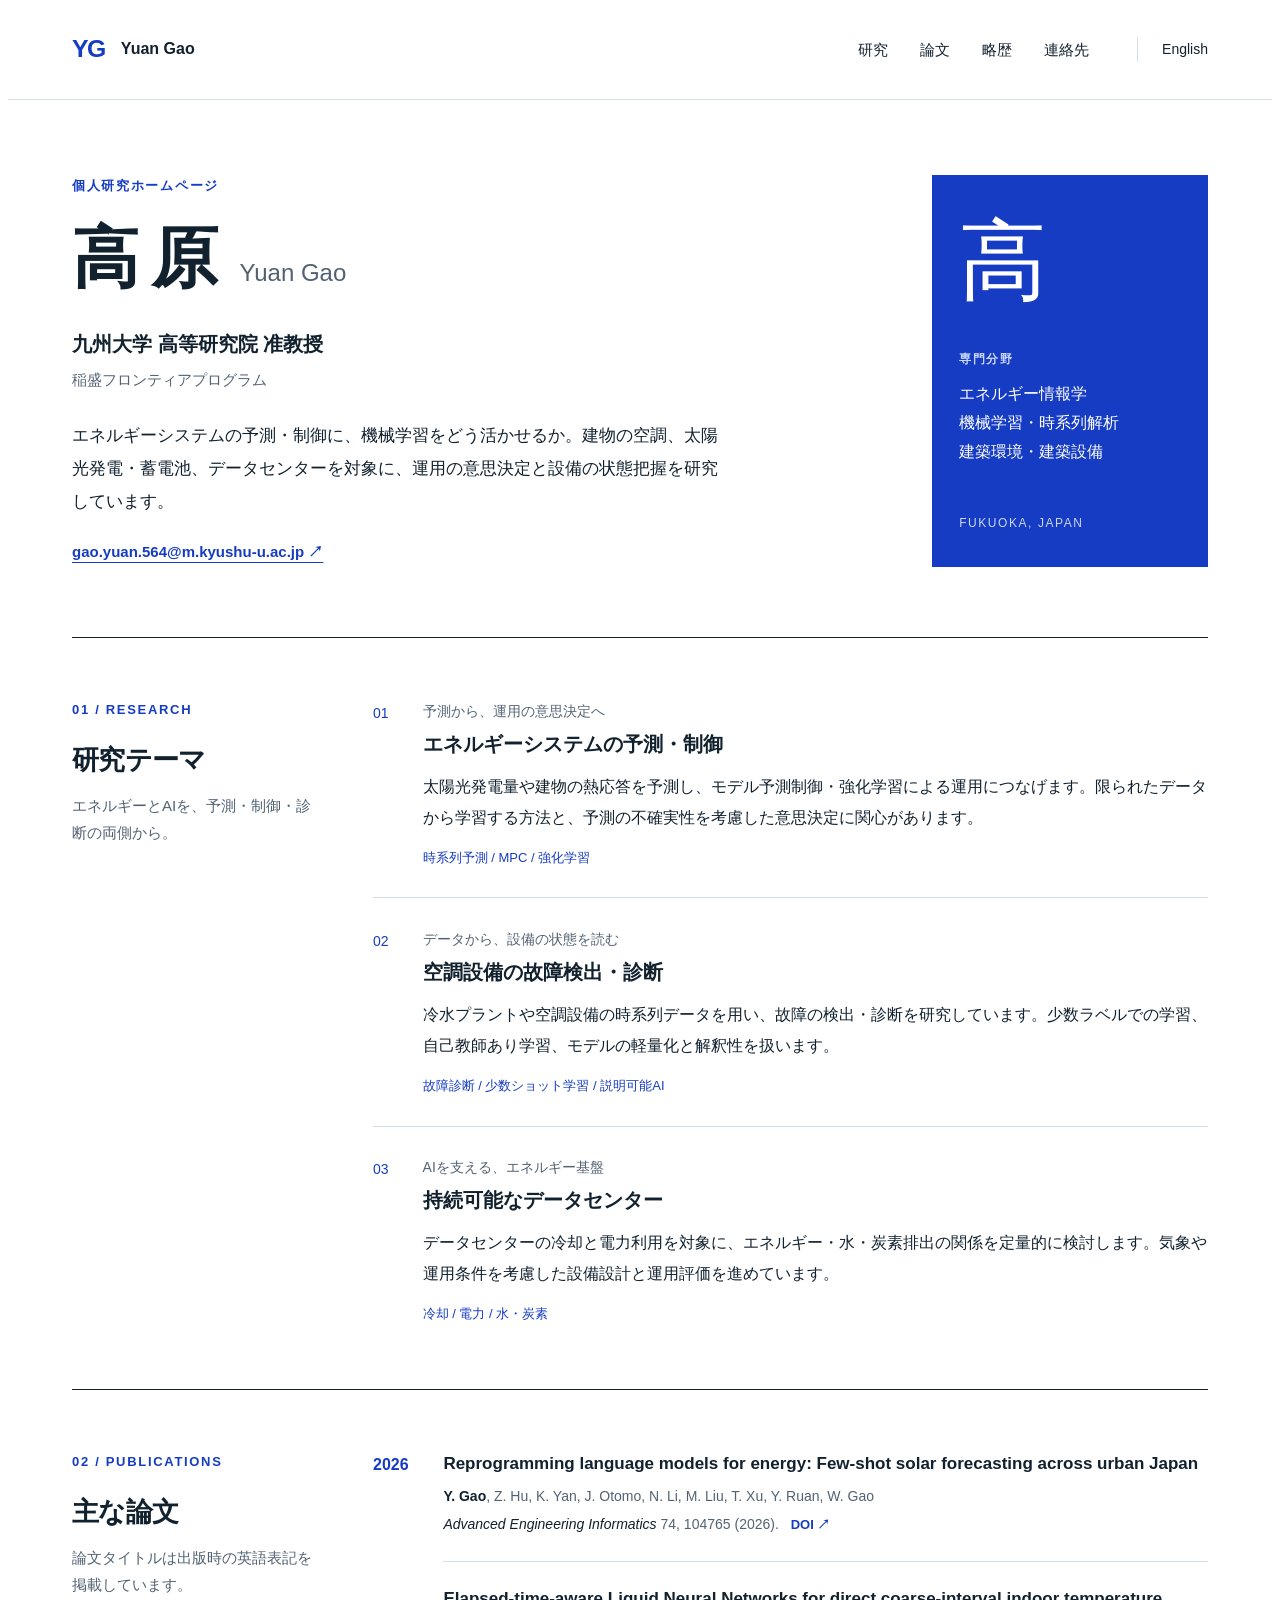
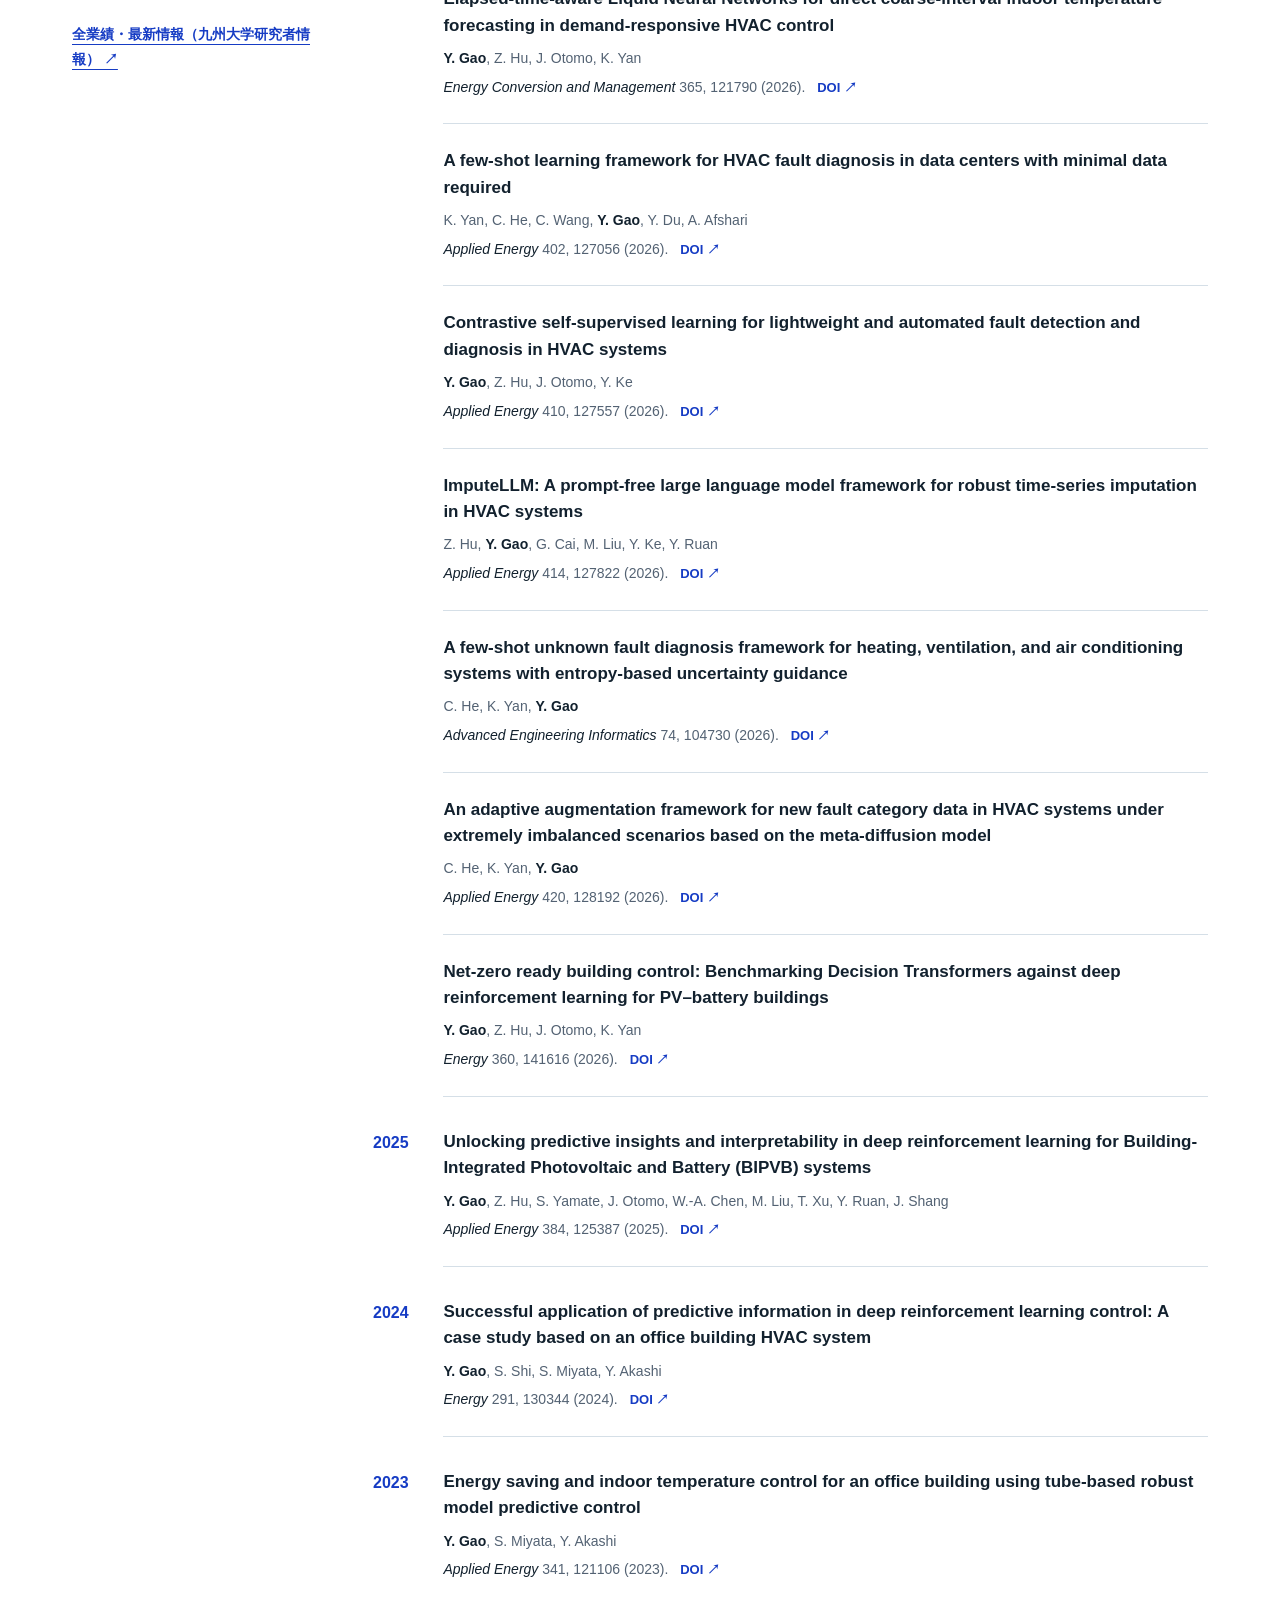
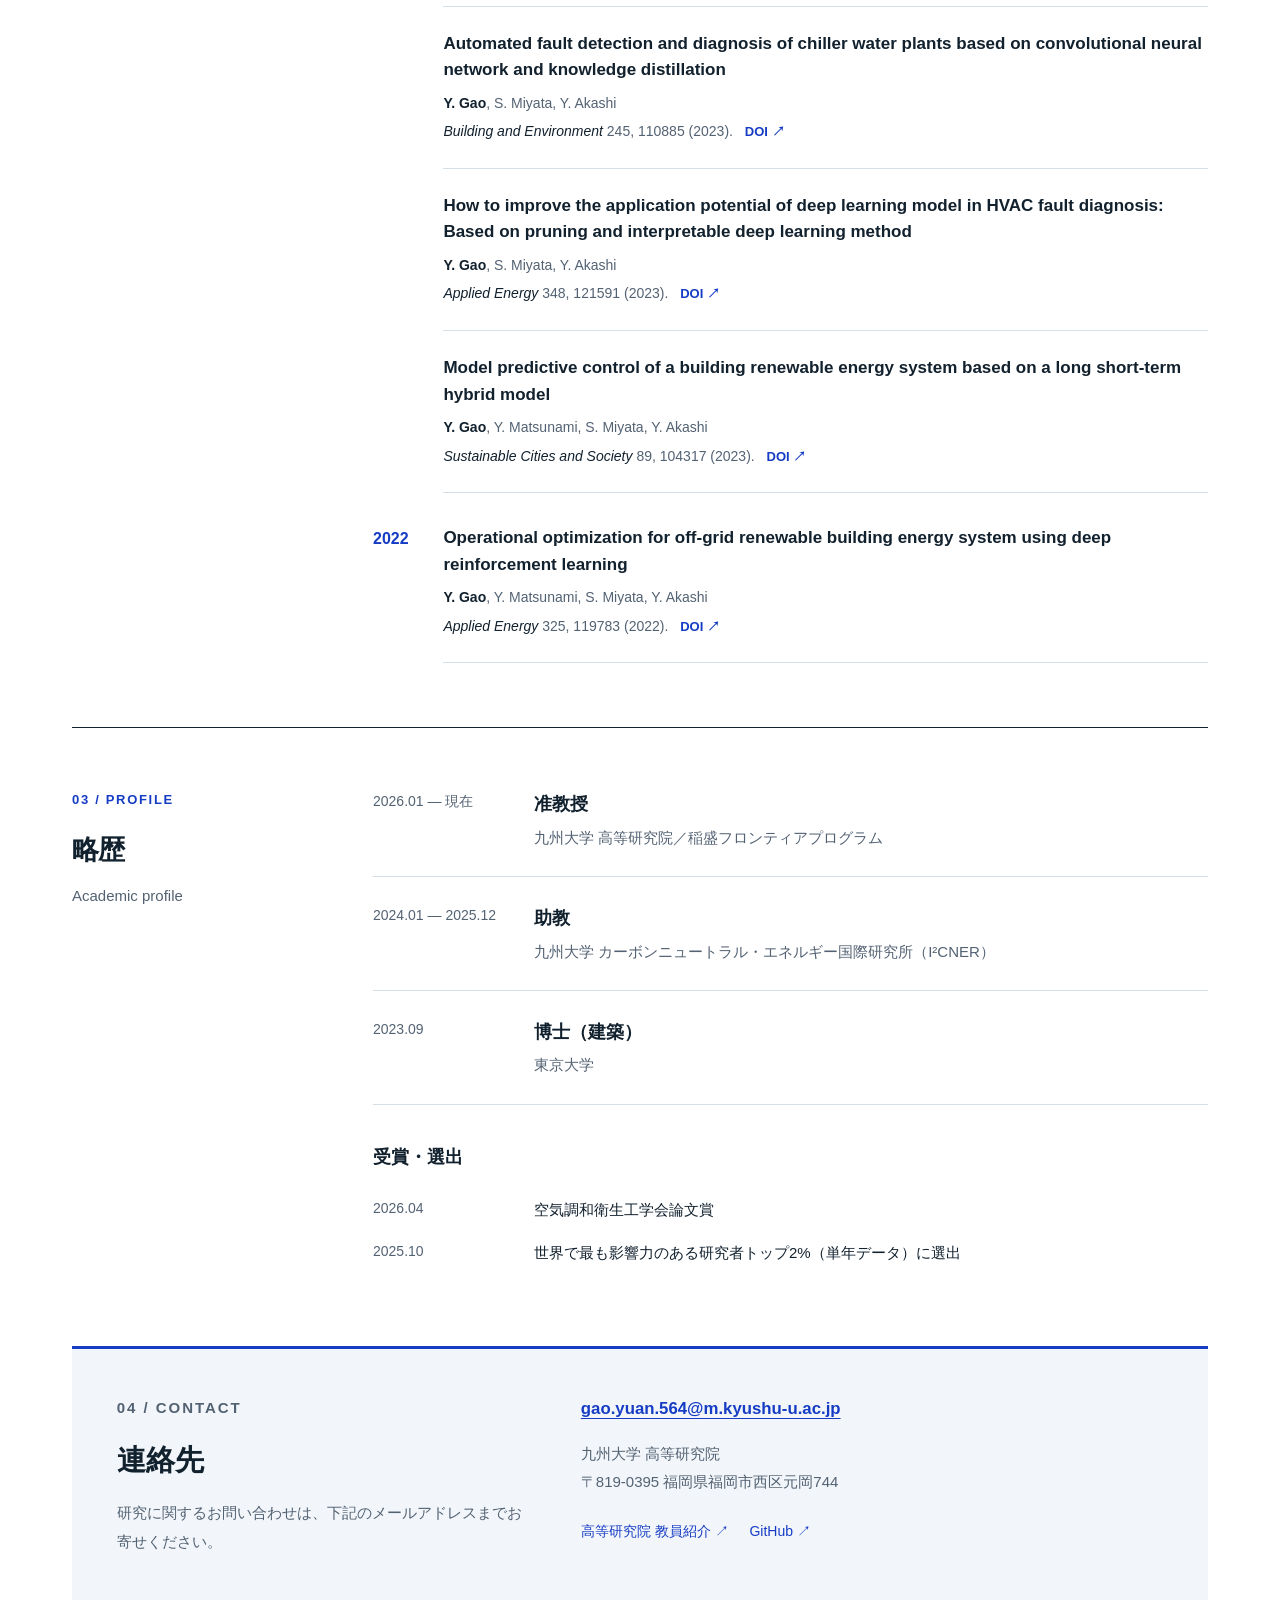
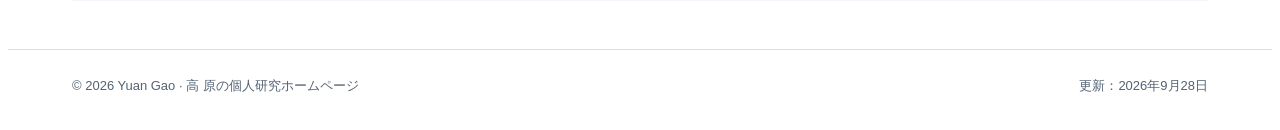
==== index.html @ 904425db "Publish bilingual academic homepage" ====
<!doctype html>
<html lang="ja"><head><meta charset="utf-8"><meta name="viewport" content="width=device-width, initial-scale=1">
<title>高 原 | Yuan Gao — 九州大学</title><meta name="description" content="高 原（Yuan Gao）の個人研究ホームページ。九州大学高等研究院准教授。エネルギーシステムのAI予測・制御、空調設備の故障診断、持続可能なデータセンターを研究。">
<meta property="og:title" content="高 原 | Yuan Gao — 九州大学"><meta property="og:description" content="高 原（Yuan Gao）の個人研究ホームページ。九州大学高等研究院准教授。エネルギーシステムのAI予測・制御、空調設備の故障診断、持続可能なデータセンターを研究。"><meta property="og:type" content="website">
<meta name="theme-color" content="#163cc4"><link rel="icon" href="./favicon.svg" type="image/svg+xml"><link rel="stylesheet" href="./style.css">
<link rel="canonical" href="https://daxiang415.github.io/">
<link rel="alternate" hreflang="ja" href="https://daxiang415.github.io/"><link rel="alternate" hreflang="en" href="https://daxiang415.github.io/en/">
</head><body><a class="skip" href="#main">本文へ移動</a>
<header class="header"><a class="wordmark" href="./" aria-label="Yuan Gao home">YG<span>Yuan Gao</span></a><nav aria-label="メインナビゲーション"><a href="#research">研究</a><a href="#publications">論文</a><a href="#profile">略歴</a><a href="#contact">連絡先</a></nav><a class="language" href="en/" lang="en">English</a></header>
<main id="main"><section class="hero" aria-labelledby="name"><div class="hero-main"><p class="eyebrow">個人研究ホームページ</p><h1 id="name">高 原<span>Yuan Gao</span></h1><p class="role">九州大学 高等研究院 准教授</p><p class="program">稲盛フロンティアプログラム</p><p class="intro">エネルギーシステムの予測・制御に、機械学習をどう活かせるか。建物の空調、太陽光発電・蓄電池、データセンターを対象に、運用の意思決定と設備の状態把握を研究しています。</p><a class="text-link" href="mailto:gao.yuan.564@m.kyushu-u.ac.jp">gao.yuan.564@m.kyushu-u.ac.jp ↗</a></div><aside class="hero-aside"><span class="monogram" aria-hidden="true">高</span><p class="eyebrow">専門分野</p><p class="field-list">エネルギー情報学<br>機械学習・時系列解析<br>建築環境・建築設備</p><span class="place">FUKUOKA, JAPAN</span></aside></section>
<section id="research" class="section"><div class="section-head"><p class="section-index">01 / RESEARCH</p><h2>研究テーマ</h2><p>エネルギーとAIを、予測・制御・診断の両側から。</p></div><div class="research-list"><article class="research-item"><span class="number">01</span><div><p class="kicker">予測から、運用の意思決定へ</p><h3>エネルギーシステムの予測・制御</h3><p>太陽光発電量や建物の熱応答を予測し、モデル予測制御・強化学習による運用につなげます。限られたデータから学習する方法と、予測の不確実性を考慮した意思決定に関心があります。</p><p class="tags">時系列予測 / MPC / 強化学習</p></div></article><article class="research-item"><span class="number">02</span><div><p class="kicker">データから、設備の状態を読む</p><h3>空調設備の故障検出・診断</h3><p>冷水プラントや空調設備の時系列データを用い、故障の検出・診断を研究しています。少数ラベルでの学習、自己教師あり学習、モデルの軽量化と解釈性を扱います。</p><p class="tags">故障診断 / 少数ショット学習 / 説明可能AI</p></div></article><article class="research-item"><span class="number">03</span><div><p class="kicker">AIを支える、エネルギー基盤</p><h3>持続可能なデータセンター</h3><p>データセンターの冷却と電力利用を対象に、エネルギー・水・炭素排出の関係を定量的に検討します。気象や運用条件を考慮した設備設計と運用評価を進めています。</p><p class="tags">冷却 / 電力 / 水・炭素</p></div></article></div></section>
<section id="publications" class="section"><div class="section-head"><p class="section-index">02 / PUBLICATIONS</p><h2>主な論文</h2><p>論文タイトルは出版時の英語表記を掲載しています。</p><a class="text-link" href="https://hyoka.ofc.kyushu-u.ac.jp/html/100025409_ja.html">全業績・最新情報（九州大学研究者情報） ↗</a></div><div class="publications"><div class="pub-year"><h3>2026</h3><ol><li><h4 lang="en"><a href="https://doi.org/10.1016/j.aei.2026.104765">Reprogramming language models for energy: Few-shot solar forecasting across urban Japan</a></h4><p class="authors"><strong>Y. Gao</strong>, Z. Hu, K. Yan, J. Otomo, N. Li, M. Liu, T. Xu, Y. Ruan, W. Gao</p><p class="journal"><cite>Advanced Engineering Informatics</cite> 74, 104765 (2026). <a class="doi" href="https://doi.org/10.1016/j.aei.2026.104765" aria-label="DOI: 10.1016/j.aei.2026.104765">DOI ↗</a></p></li><li><h4 lang="en"><a href="https://doi.org/10.1016/j.enconman.2026.121790">Elapsed-time-aware Liquid Neural Networks for direct coarse-interval indoor temperature forecasting in demand-responsive HVAC control</a></h4><p class="authors"><strong>Y. Gao</strong>, Z. Hu, J. Otomo, K. Yan</p><p class="journal"><cite>Energy Conversion and Management</cite> 365, 121790 (2026). <a class="doi" href="https://doi.org/10.1016/j.enconman.2026.121790" aria-label="DOI: 10.1016/j.enconman.2026.121790">DOI ↗</a></p></li><li><h4 lang="en"><a href="https://doi.org/10.1016/j.apenergy.2025.127056">A few-shot learning framework for HVAC fault diagnosis in data centers with minimal data required</a></h4><p class="authors">K. Yan, C. He, C. Wang, <strong>Y. Gao</strong>, Y. Du, A. Afshari</p><p class="journal"><cite>Applied Energy</cite> 402, 127056 (2026). <a class="doi" href="https://doi.org/10.1016/j.apenergy.2025.127056" aria-label="DOI: 10.1016/j.apenergy.2025.127056">DOI ↗</a></p></li><li><h4 lang="en"><a href="https://doi.org/10.1016/j.apenergy.2026.127557">Contrastive self-supervised learning for lightweight and automated fault detection and diagnosis in HVAC systems</a></h4><p class="authors"><strong>Y. Gao</strong>, Z. Hu, J. Otomo, Y. Ke</p><p class="journal"><cite>Applied Energy</cite> 410, 127557 (2026). <a class="doi" href="https://doi.org/10.1016/j.apenergy.2026.127557" aria-label="DOI: 10.1016/j.apenergy.2026.127557">DOI ↗</a></p></li><li><h4 lang="en"><a href="https://doi.org/10.1016/j.apenergy.2026.127822">ImputeLLM: A prompt-free large language model framework for robust time-series imputation in HVAC systems</a></h4><p class="authors">Z. Hu, <strong>Y. Gao</strong>, G. Cai, M. Liu, Y. Ke, Y. Ruan</p><p class="journal"><cite>Applied Energy</cite> 414, 127822 (2026). <a class="doi" href="https://doi.org/10.1016/j.apenergy.2026.127822" aria-label="DOI: 10.1016/j.apenergy.2026.127822">DOI ↗</a></p></li><li><h4 lang="en"><a href="https://doi.org/10.1016/j.aei.2026.104730">A few-shot unknown fault diagnosis framework for heating, ventilation, and air conditioning systems with entropy-based uncertainty guidance</a></h4><p class="authors">C. He, K. Yan, <strong>Y. Gao</strong></p><p class="journal"><cite>Advanced Engineering Informatics</cite> 74, 104730 (2026). <a class="doi" href="https://doi.org/10.1016/j.aei.2026.104730" aria-label="DOI: 10.1016/j.aei.2026.104730">DOI ↗</a></p></li><li><h4 lang="en"><a href="https://doi.org/10.1016/j.apenergy.2026.128192">An adaptive augmentation framework for new fault category data in HVAC systems under extremely imbalanced scenarios based on the meta-diffusion model</a></h4><p class="authors">C. He, K. Yan, <strong>Y. Gao</strong></p><p class="journal"><cite>Applied Energy</cite> 420, 128192 (2026). <a class="doi" href="https://doi.org/10.1016/j.apenergy.2026.128192" aria-label="DOI: 10.1016/j.apenergy.2026.128192">DOI ↗</a></p></li><li><h4 lang="en"><a href="https://doi.org/10.1016/j.energy.2026.141616">Net-zero ready building control: Benchmarking Decision Transformers against deep reinforcement learning for PV–battery buildings</a></h4><p class="authors"><strong>Y. Gao</strong>, Z. Hu, J. Otomo, K. Yan</p><p class="journal"><cite>Energy</cite> 360, 141616 (2026). <a class="doi" href="https://doi.org/10.1016/j.energy.2026.141616" aria-label="DOI: 10.1016/j.energy.2026.141616">DOI ↗</a></p></li></ol></div><div class="pub-year"><h3>2025</h3><ol><li><h4 lang="en"><a href="https://doi.org/10.1016/j.apenergy.2025.125387">Unlocking predictive insights and interpretability in deep reinforcement learning for Building-Integrated Photovoltaic and Battery (BIPVB) systems</a></h4><p class="authors"><strong>Y. Gao</strong>, Z. Hu, S. Yamate, J. Otomo, W.-A. Chen, M. Liu, T. Xu, Y. Ruan, J. Shang</p><p class="journal"><cite>Applied Energy</cite> 384, 125387 (2025). <a class="doi" href="https://doi.org/10.1016/j.apenergy.2025.125387" aria-label="DOI: 10.1016/j.apenergy.2025.125387">DOI ↗</a></p></li></ol></div><div class="pub-year"><h3>2024</h3><ol><li><h4 lang="en"><a href="https://doi.org/10.1016/j.energy.2024.130344">Successful application of predictive information in deep reinforcement learning control: A case study based on an office building HVAC system</a></h4><p class="authors"><strong>Y. Gao</strong>, S. Shi, S. Miyata, Y. Akashi</p><p class="journal"><cite>Energy</cite> 291, 130344 (2024). <a class="doi" href="https://doi.org/10.1016/j.energy.2024.130344" aria-label="DOI: 10.1016/j.energy.2024.130344">DOI ↗</a></p></li></ol></div><div class="pub-year"><h3>2023</h3><ol><li><h4 lang="en"><a href="https://doi.org/10.1016/j.apenergy.2023.121106">Energy saving and indoor temperature control for an office building using tube-based robust model predictive control</a></h4><p class="authors"><strong>Y. Gao</strong>, S. Miyata, Y. Akashi</p><p class="journal"><cite>Applied Energy</cite> 341, 121106 (2023). <a class="doi" href="https://doi.org/10.1016/j.apenergy.2023.121106" aria-label="DOI: 10.1016/j.apenergy.2023.121106">DOI ↗</a></p></li><li><h4 lang="en"><a href="https://doi.org/10.1016/j.buildenv.2023.110885">Automated fault detection and diagnosis of chiller water plants based on convolutional neural network and knowledge distillation</a></h4><p class="authors"><strong>Y. Gao</strong>, S. Miyata, Y. Akashi</p><p class="journal"><cite>Building and Environment</cite> 245, 110885 (2023). <a class="doi" href="https://doi.org/10.1016/j.buildenv.2023.110885" aria-label="DOI: 10.1016/j.buildenv.2023.110885">DOI ↗</a></p></li><li><h4 lang="en"><a href="https://doi.org/10.1016/j.apenergy.2023.121591">How to improve the application potential of deep learning model in HVAC fault diagnosis: Based on pruning and interpretable deep learning method</a></h4><p class="authors"><strong>Y. Gao</strong>, S. Miyata, Y. Akashi</p><p class="journal"><cite>Applied Energy</cite> 348, 121591 (2023). <a class="doi" href="https://doi.org/10.1016/j.apenergy.2023.121591" aria-label="DOI: 10.1016/j.apenergy.2023.121591">DOI ↗</a></p></li><li><h4 lang="en"><a href="https://doi.org/10.1016/j.scs.2022.104317">Model predictive control of a building renewable energy system based on a long short-term hybrid model</a></h4><p class="authors"><strong>Y. Gao</strong>, Y. Matsunami, S. Miyata, Y. Akashi</p><p class="journal"><cite>Sustainable Cities and Society</cite> 89, 104317 (2023). <a class="doi" href="https://doi.org/10.1016/j.scs.2022.104317" aria-label="DOI: 10.1016/j.scs.2022.104317">DOI ↗</a></p></li></ol></div><div class="pub-year"><h3>2022</h3><ol><li><h4 lang="en"><a href="https://doi.org/10.1016/j.apenergy.2022.119783">Operational optimization for off-grid renewable building energy system using deep reinforcement learning</a></h4><p class="authors"><strong>Y. Gao</strong>, Y. Matsunami, S. Miyata, Y. Akashi</p><p class="journal"><cite>Applied Energy</cite> 325, 119783 (2022). <a class="doi" href="https://doi.org/10.1016/j.apenergy.2022.119783" aria-label="DOI: 10.1016/j.apenergy.2022.119783">DOI ↗</a></p></li></ol></div></div></section>
<section id="profile" class="section"><div class="section-head"><p class="section-index">03 / PROFILE</p><h2>略歴</h2><p>Academic profile</p></div><div><ol class="timeline"><li><span class="date">2026.01 — 現在</span><div><h3>准教授</h3><p>九州大学 高等研究院／稲盛フロンティアプログラム</p></div></li><li><span class="date">2024.01 — 2025.12</span><div><h3>助教</h3><p>九州大学 カーボンニュートラル・エネルギー国際研究所（I²CNER）</p></div></li><li><span class="date">2023.09</span><div><h3>博士（建築）</h3><p>東京大学</p></div></li></ol><h3 class="subheading">受賞・選出</h3><ul class="awards"><li><span class="date">2026.04</span><p>空気調和衛生工学会論文賞</p></li><li><span class="date">2025.10</span><p>世界で最も影響力のある研究者トップ2%（単年データ）に選出</p></li></ul></div></section>
<section id="contact" class="contact"><div><p class="section-index">04 / CONTACT</p><h2>連絡先</h2><p>研究に関するお問い合わせは、下記のメールアドレスまでお寄せください。</p></div><div><a class="email" href="mailto:gao.yuan.564@m.kyushu-u.ac.jp">gao.yuan.564@m.kyushu-u.ac.jp</a><p>九州大学 高等研究院<br>〒819-0395 福岡県福岡市西区元岡744</p><div class="contact-links"><a href="https://ias.kyushu-u.ac.jp/staff/view.php?cId=1035&amp;divi=4">高等研究院 教員紹介 ↗</a><a href="https://github.com/daxiang415">GitHub ↗</a></div></div></section>
</main><footer><span>© 2026 Yuan Gao · 高 原の個人研究ホームページ</span><span>更新：2026年9月28日</span></footer></body></html>
---- style.css ----
:root{color-scheme:light;--ink:#12212e;--muted:#536273;--blue:#163cc4;--line:#d5dfe7;--wash:#f2f6fa;--font:"Segoe UI","Yu Gothic","Hiragino Kaku Gothic ProN","Noto Sans JP",sans-serif}*{box-sizing:border-box}html{scroll-behavior:smooth;scroll-padding-top:2rem}body{margin:0;background:#fff;color:var(--ink);font-family:var(--font);font-size:1rem;line-height:1.8;-webkit-font-smoothing:antialiased}a{color:inherit;text-decoration:none}a:hover{color:var(--blue);text-decoration:underline;text-underline-offset:5px}a:focus-visible{outline:3px solid #f2a622;outline-offset:5px}p,h1,h2,h3,h4{margin:0}p{overflow-wrap:anywhere}.header,main,footer{max-width:1264px;margin:auto;padding-left:4rem;padding-right:4rem}.header{min-height:100px;display:flex;align-items:center;gap:3rem;border-bottom:1px solid var(--line)}.wordmark{color:var(--blue);font-size:1.55rem;font-weight:800;letter-spacing:-.06em;display:flex;gap:1rem;align-items:center}.wordmark span{font-size:1rem;color:var(--ink);letter-spacing:0;font-weight:600}.header nav{display:flex;gap:2rem;margin-left:auto;font-size:.9375rem}.language{font-size:.875rem;border-left:1px solid var(--line);padding-left:1.5rem}.skip{position:absolute;top:-100px;padding:10px;background:var(--ink);color:#fff;z-index:10}.skip:focus{top:0}.hero{display:grid;grid-template-columns:minmax(0,1fr) 276px;gap:4rem;padding:4.7rem 0 4.4rem}.eyebrow,.section-index{font-size:.8125rem;letter-spacing:.13em;color:var(--blue);font-weight:700;line-height:1.7}.hero h1{font-size:clamp(3rem,5.2vw,4.8rem);font-weight:650;line-height:1.3;letter-spacing:-.045em;margin:1.1rem 0 1.55rem}.hero h1 span{display:inline-block;font-size:1.5rem;letter-spacing:0;font-weight:400;color:var(--muted);margin-left:1.5rem;vertical-align:baseline}.role{font-size:1.25rem;font-weight:650}.program{font-size:.9375rem;margin-top:.25rem;color:var(--muted)}.intro{font-size:1.0625rem;line-height:1.95;margin:1.6rem 0 1.25rem;max-width:650px}.text-link{font-size:.9375rem;font-weight:600;color:var(--blue);display:inline-block;text-decoration:underline;text-underline-offset:5px}.hero-aside{background:var(--blue);color:#fff;padding:2rem 1.7rem;display:flex;flex-direction:column;min-height:360px}.monogram{font-family:"Yu Mincho","Noto Serif JP",serif;font-size:5.5rem;line-height:1.25;margin-bottom:2rem;font-weight:400}.hero-aside .eyebrow{color:#cbd7ff;font-size:.75rem}.field-list{font-size:1rem;line-height:1.8;margin:.65rem 0 1.8rem}.place{font-size:.75rem;letter-spacing:.13em;color:#cbd7ff;margin-top:auto}.section{display:grid;grid-template-columns:245px minmax(0,1fr);gap:3.5rem;padding:3.8rem 0 4rem;border-top:1px solid var(--ink);scroll-margin-top:2rem}.section-head h2{font-size:1.7rem;line-height:1.5;margin:1.2rem 0 .7rem;letter-spacing:-.025em}.section-head>p:not(.section-index){font-size:.9375rem;color:var(--muted)}.section-head .text-link{margin-top:1.5rem;font-size:.875rem;line-height:1.8}.research-item{display:grid;grid-template-columns:2rem minmax(0,1fr);gap:1.1rem;padding:0 0 1.8rem;margin:0 0 1.8rem;border-bottom:1px solid var(--line)}.research-item:last-child{border:0;padding:0;margin:0}.number{font-size:.875rem;color:var(--blue);line-height:2}.kicker{font-size:.875rem;color:var(--muted)}.research-item h3{font-size:1.25rem;line-height:1.55;margin:.3rem 0 .75rem}.research-item p:not(.kicker):not(.tags){line-height:1.9}.tags{font-size:.8125rem;color:var(--blue);margin-top:.85rem;line-height:1.7}.pub-year{display:grid;grid-template-columns:3rem minmax(0,1fr);gap:1.4rem;margin-bottom:2rem}.pub-year:last-child{margin-bottom:0}.pub-year>h3{color:var(--blue);font-size:1rem;line-height:1.8;font-variant-numeric:tabular-nums}.pub-year ol{padding:0;margin:0;list-style:none}.pub-year li{padding:0 0 1.5rem;margin-bottom:1.5rem;border-bottom:1px solid var(--line)}.pub-year li:last-child{margin-bottom:0}.pub-year h4{font-size:1.0625rem;font-weight:600;line-height:1.55}.authors{font-size:.875rem;color:var(--muted);line-height:1.7;margin-top:.5rem}.authors strong{font-weight:700;color:var(--ink)}.journal{font-size:.875rem;color:var(--muted);margin-top:.3rem;line-height:1.7}.journal cite{font-style:italic;color:var(--ink)}.doi{margin-left:.5rem;color:var(--blue);font-size:.8125rem;font-weight:650;white-space:nowrap}.timeline,.awards{list-style:none;padding:0;margin:0}.timeline li{display:grid;grid-template-columns:145px minmax(0,1fr);gap:1rem;padding-bottom:1.6rem;margin-bottom:1.6rem;border-bottom:1px solid var(--line)}.date{font-size:.875rem;color:var(--muted);font-variant-numeric:tabular-nums}.timeline h3{font-size:1.125rem;line-height:1.7}.timeline p{font-size:.9375rem;color:var(--muted);margin-top:.25rem}.subheading{font-size:1.125rem;margin:2.25rem 0 1.4rem}.awards li{display:grid;grid-template-columns:145px minmax(0,1fr);gap:1rem;margin-bottom:1rem}.awards p{font-size:.9375rem}.contact{background:var(--wash);padding:2.8rem;display:grid;grid-template-columns:1fr 1.4fr;gap:3rem;border-top:3px solid var(--blue);margin:0 0 3rem}.contact h2{font-size:1.8rem;margin:.8rem 0}.contact p{font-size:.9375rem;color:var(--muted);line-height:1.9}.contact .email{font-size:1.05rem;font-weight:650;color:var(--blue);overflow-wrap:anywhere;text-decoration:underline;text-underline-offset:4px;display:inline-block;margin-bottom:1rem}.contact-links{display:flex;gap:1.3rem;flex-wrap:wrap;font-size:.875rem;margin-top:1.4rem;color:var(--blue)}footer{display:flex;justify-content:space-between;gap:1rem;padding-top:1.5rem;padding-bottom:2rem;border-top:1px solid var(--line);font-size:.8125rem;color:var(--muted)}@media(max-width:1000px){.header,main,footer{padding-left:2rem;padding-right:2rem}.hero{gap:2rem;grid-template-columns:minmax(0,1fr) 230px}.header{gap:1.5rem}.header nav{gap:1.2rem}.section{grid-template-columns:200px minmax(0,1fr);gap:2rem}}@media(max-width:720px){.header,main,footer{padding-left:1.25rem;padding-right:1.25rem}.header{padding-top:1rem;padding-bottom:1rem;min-height:auto;flex-wrap:wrap;gap:.8rem 1rem}.wordmark{font-size:1.35rem}.header nav{order:3;flex-basis:100%;justify-content:space-between;gap:.7rem;font-size:.875rem;margin:.5rem 0 0;padding-top:.6rem;border-top:1px solid var(--line)}.language{margin-left:auto}.hero{grid-template-columns:1fr;padding:2.7rem 0;gap:2rem}.hero h1{font-size:3rem}.hero h1 span{font-size:1.2rem;margin-left:1rem}.role{font-size:1.0625rem}.intro{font-size:1rem}.hero-aside{display:none}.section{grid-template-columns:1fr;gap:1.8rem;padding:2.6rem 0}.section-head h2{margin:.6rem 0 .45rem;font-size:1.6rem}.section-head .text-link{margin-top:.75rem}.research-item{gap:.75rem}.pub-year{grid-template-columns:1fr;gap:.75rem}.pub-year>h3{border-bottom:2px solid var(--blue);padding-bottom:.35rem;width:max-content}.timeline li,.awards li{grid-template-columns:1fr;gap:.35rem}.contact{grid-template-columns:1fr;gap:1.5rem;padding:1.5rem;margin-bottom:2rem}footer{flex-direction:column;gap:.3rem}.email{font-size:.9375rem!important}}@media(prefers-reduced-motion:reduce){html{scroll-behavior:auto}}@media print{.header nav,.language,.hero-aside,.skip{display:none}.header,main,footer{max-width:none;padding-left:0;padding-right:0}.hero,.section{display:block;padding:1.5rem 0}.section-head{margin-bottom:1rem}.contact{break-inside:avoid}.pub-year li{break-inside:avoid}a{color:inherit}.hero h1{font-size:3rem}}
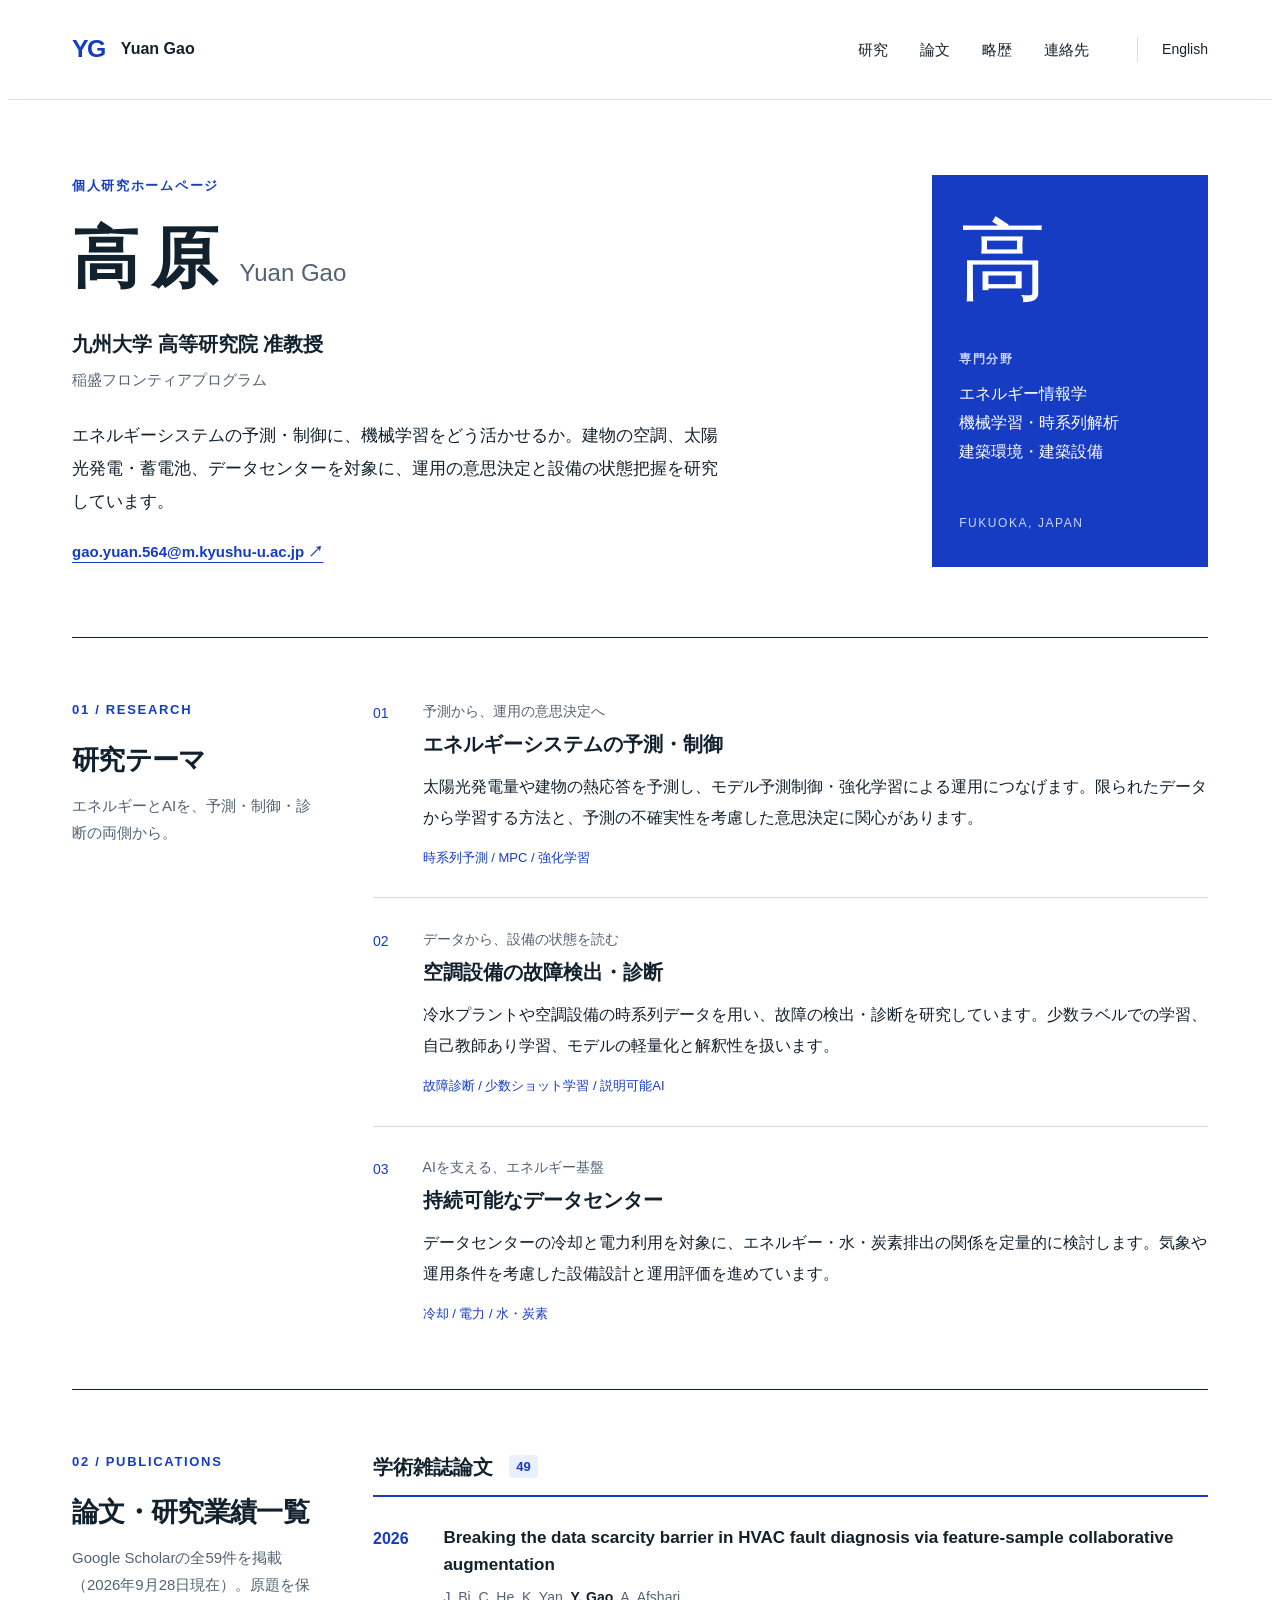
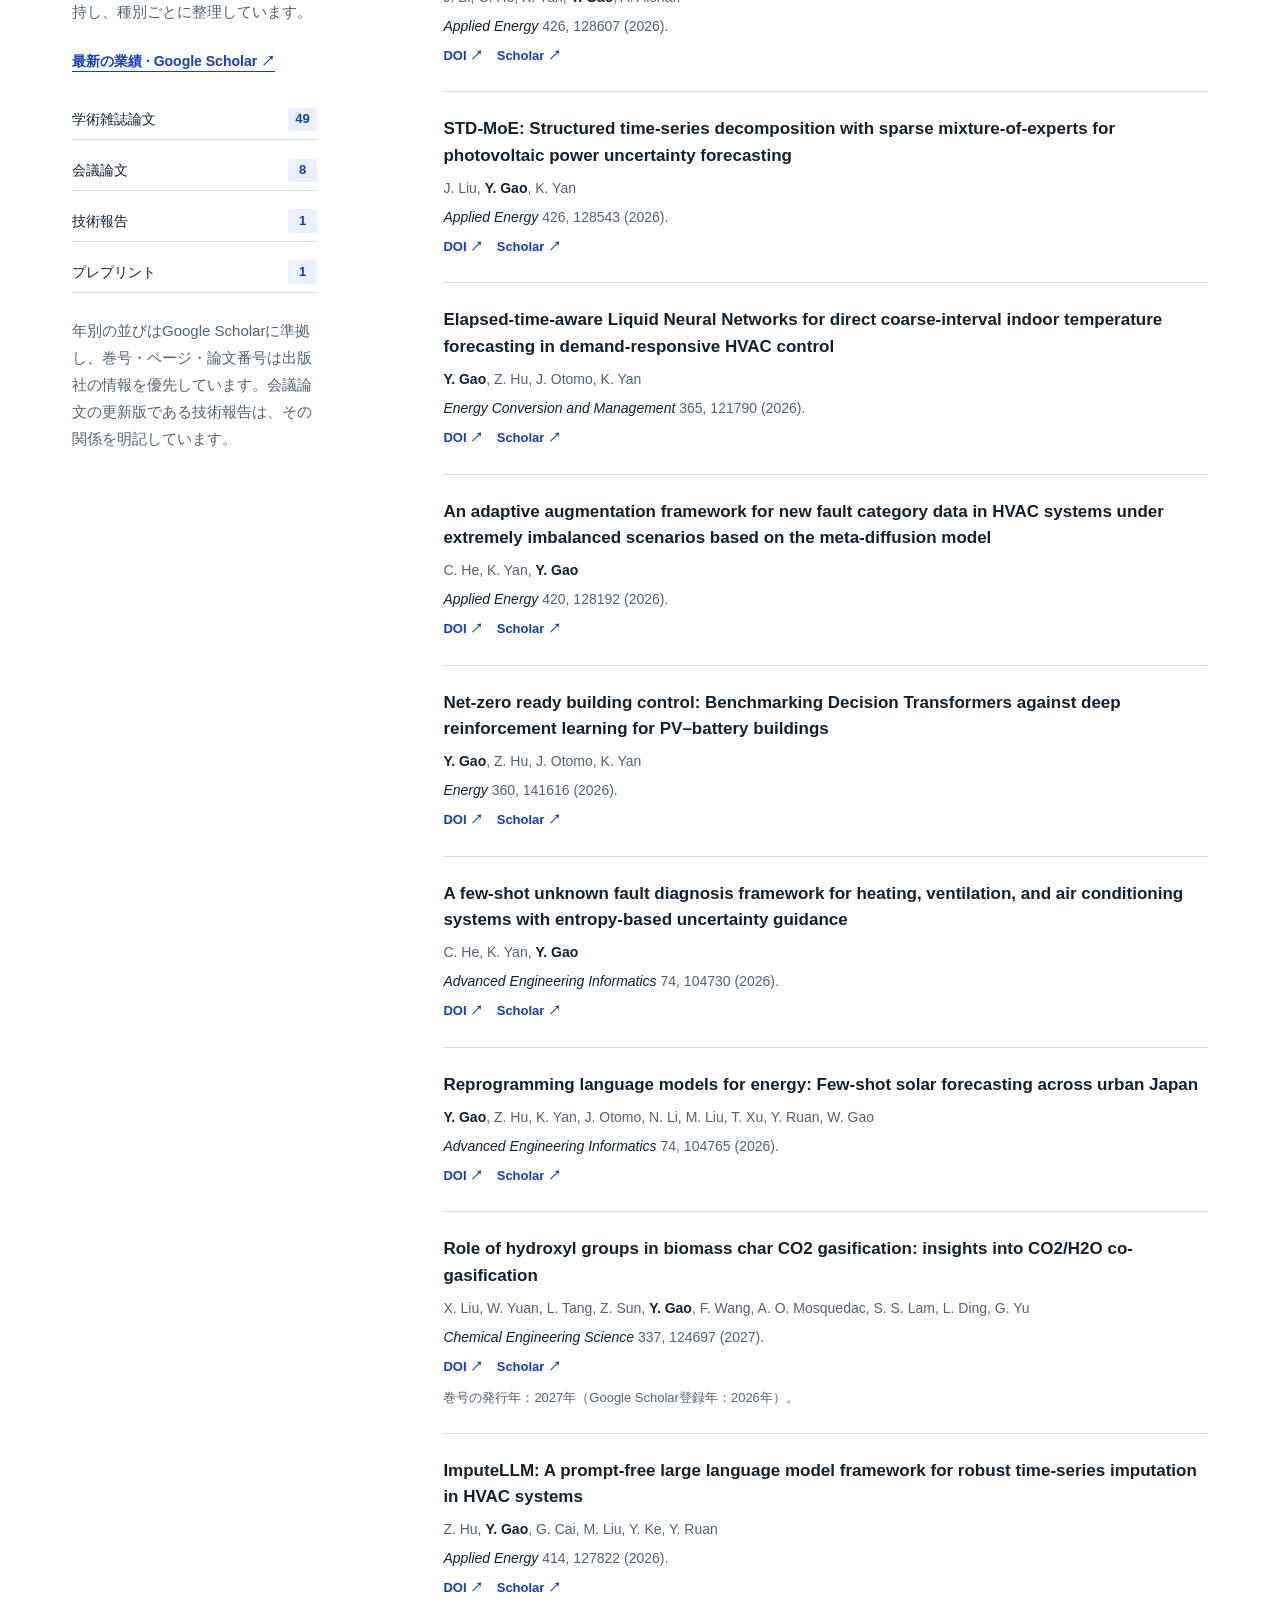
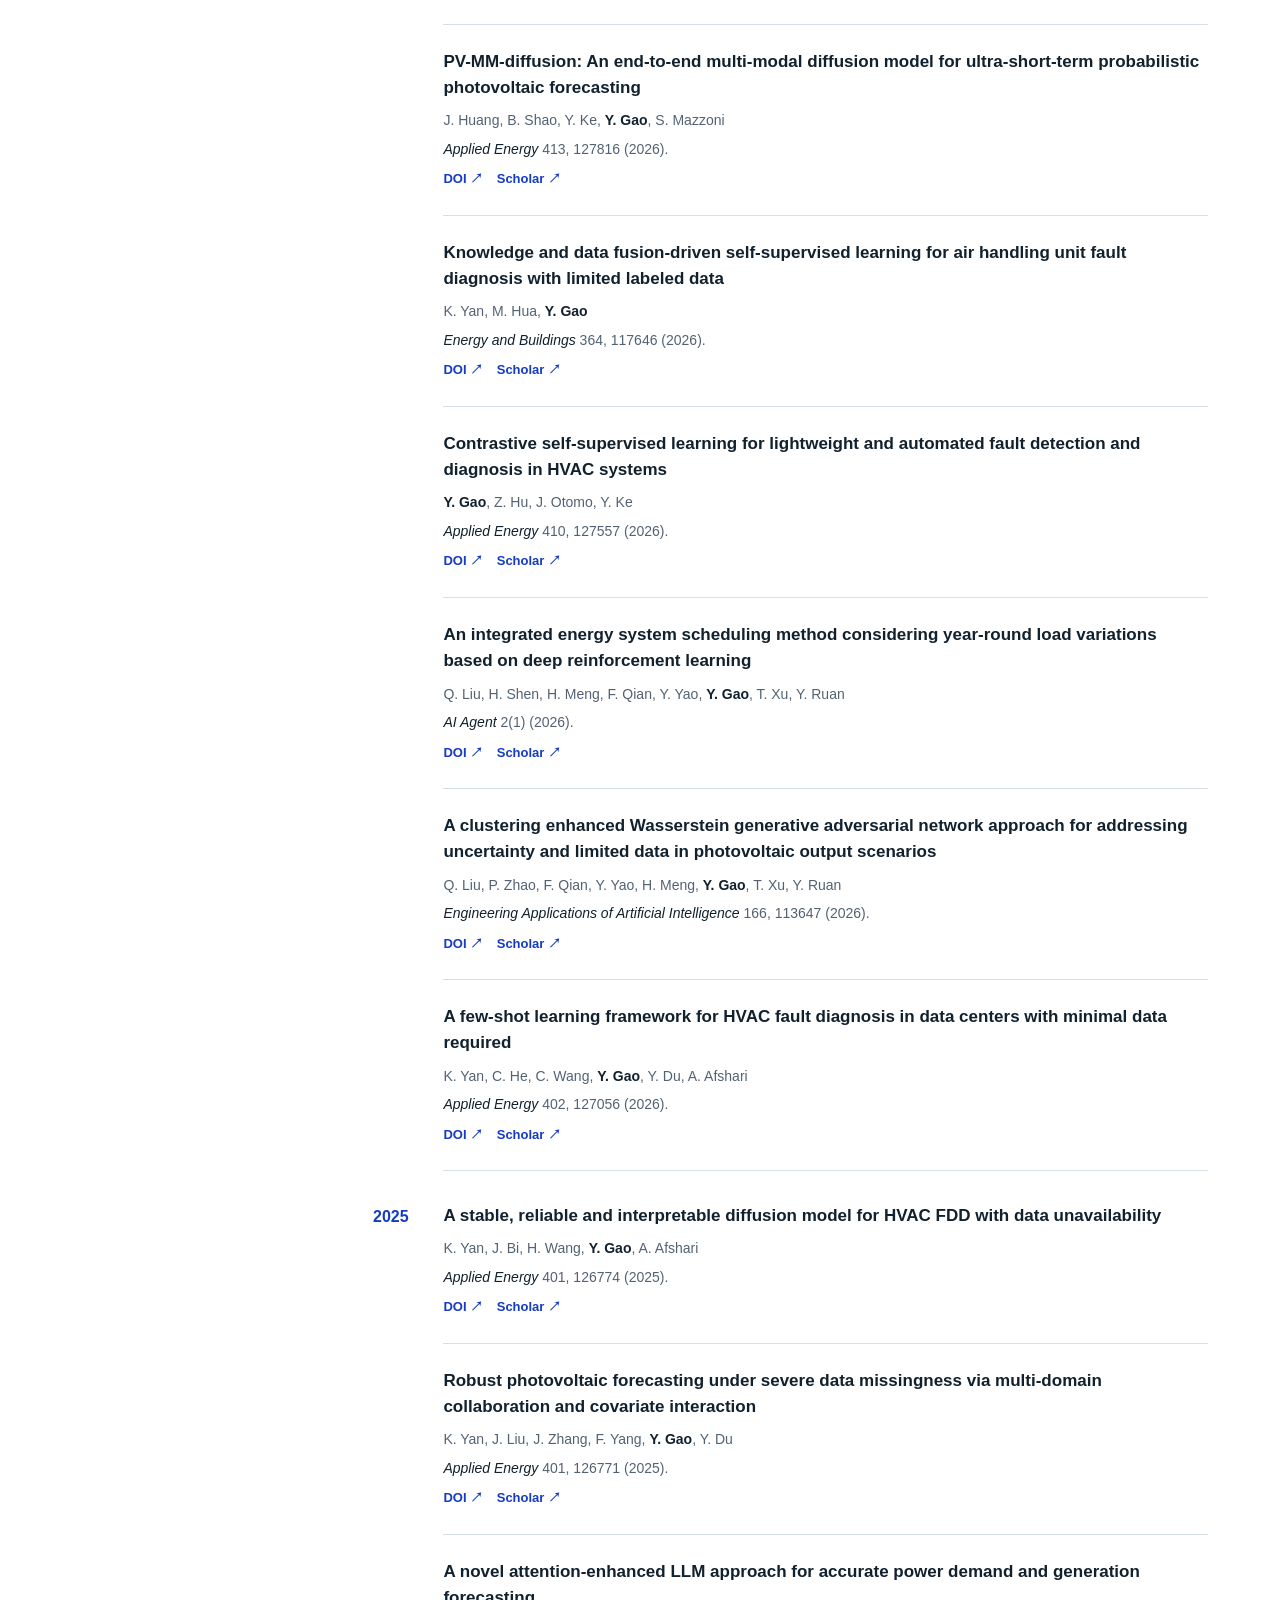
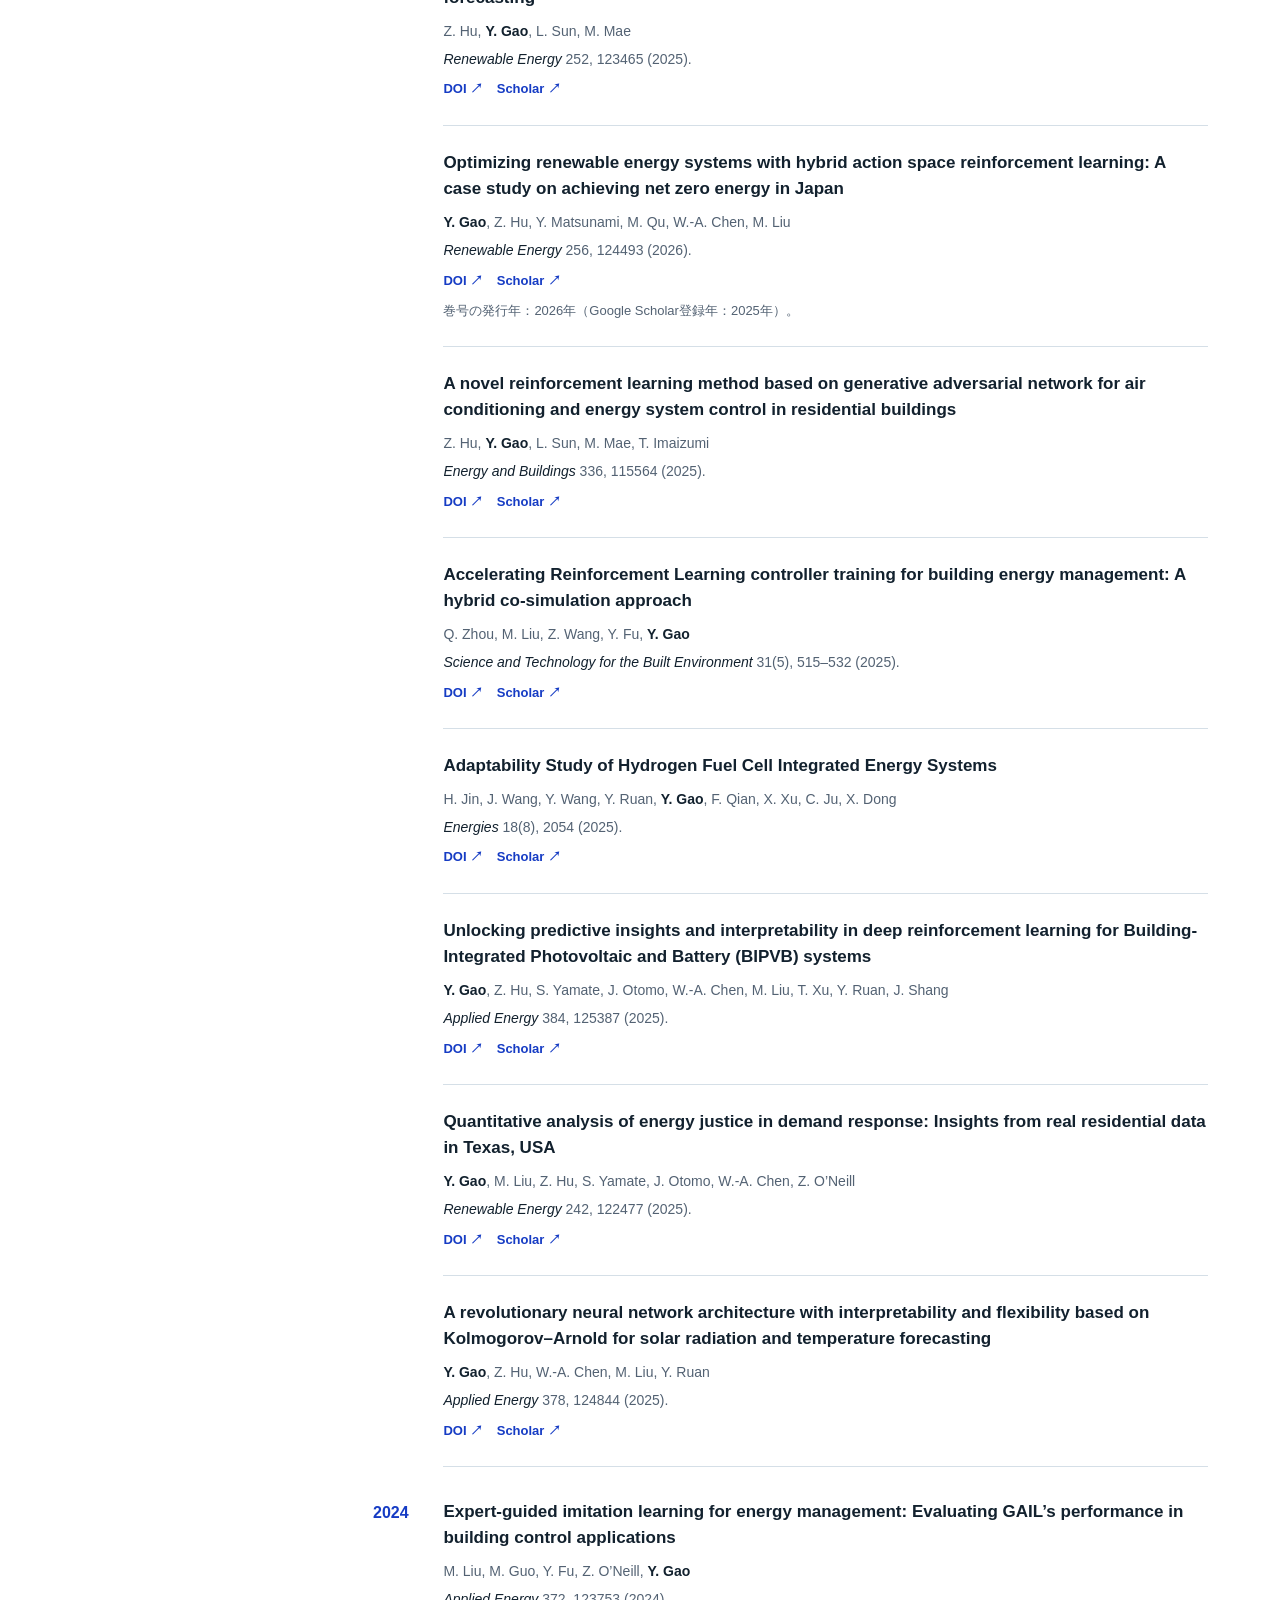
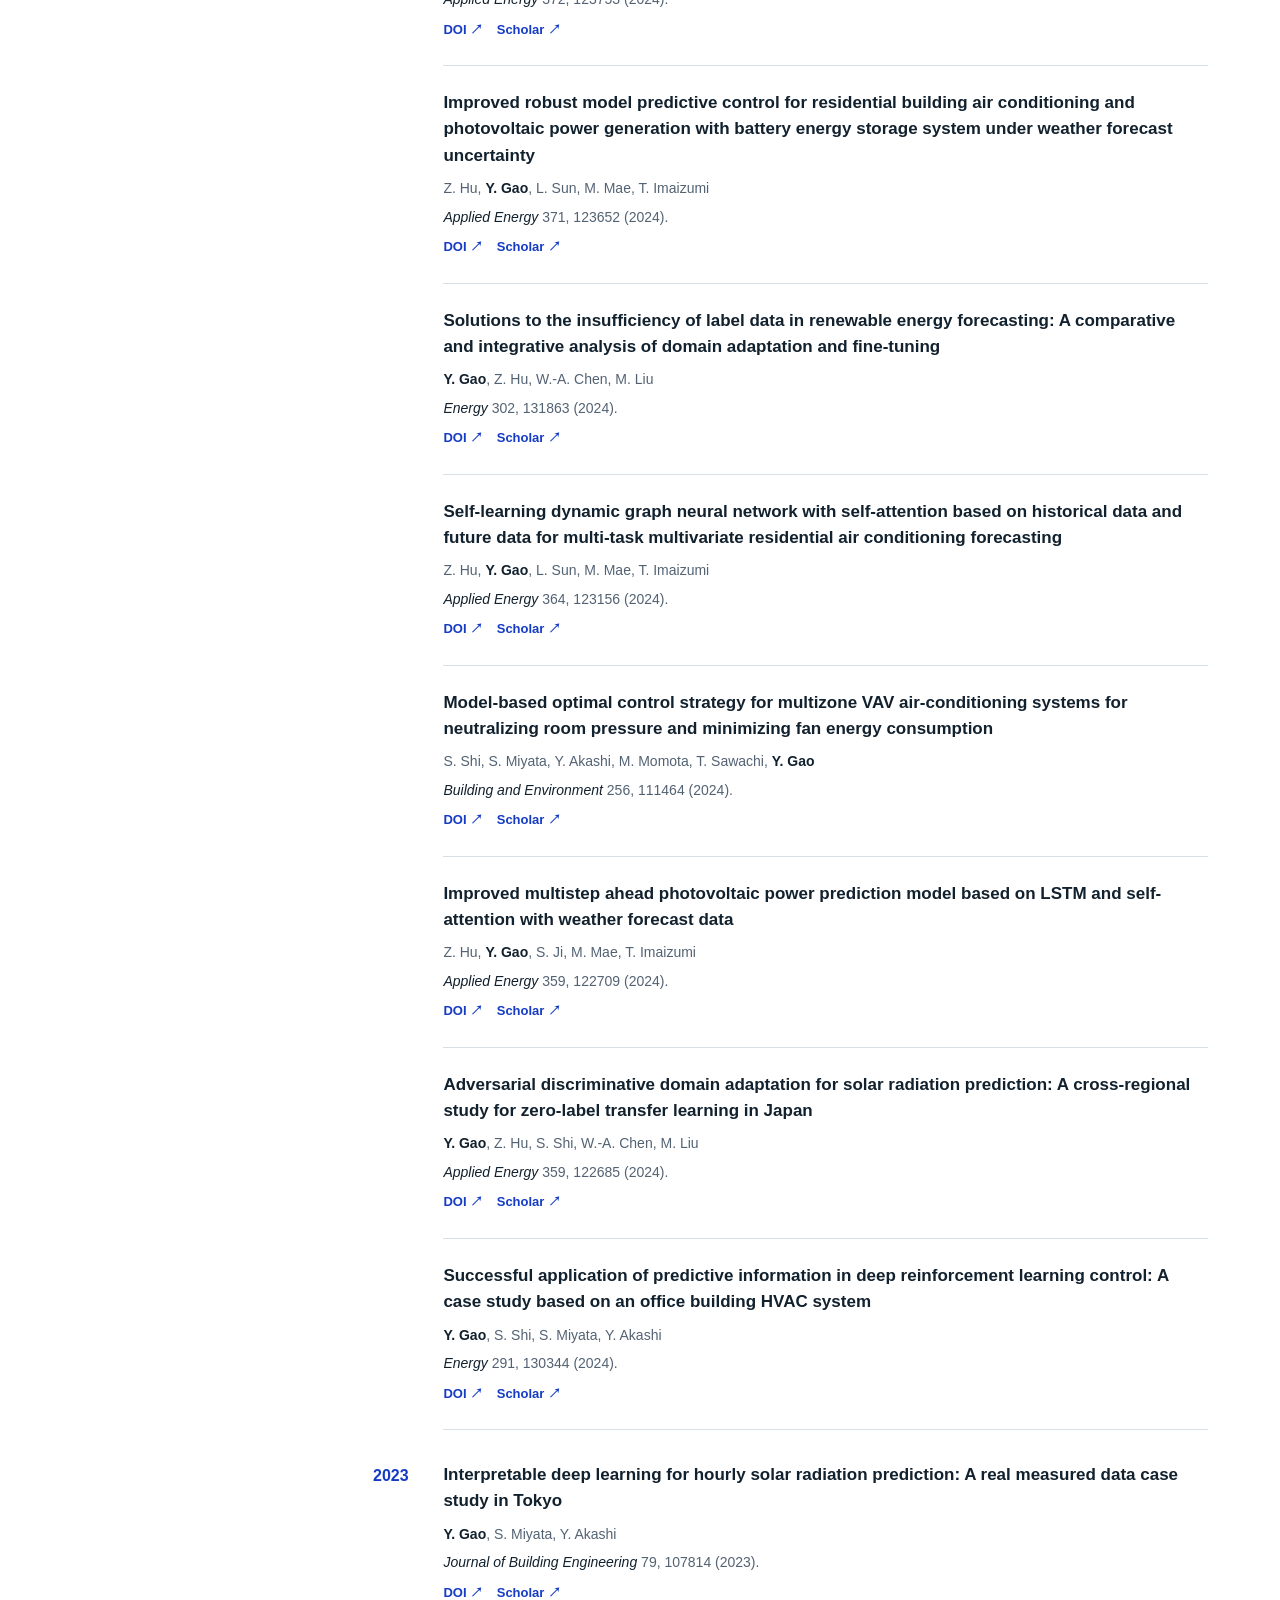
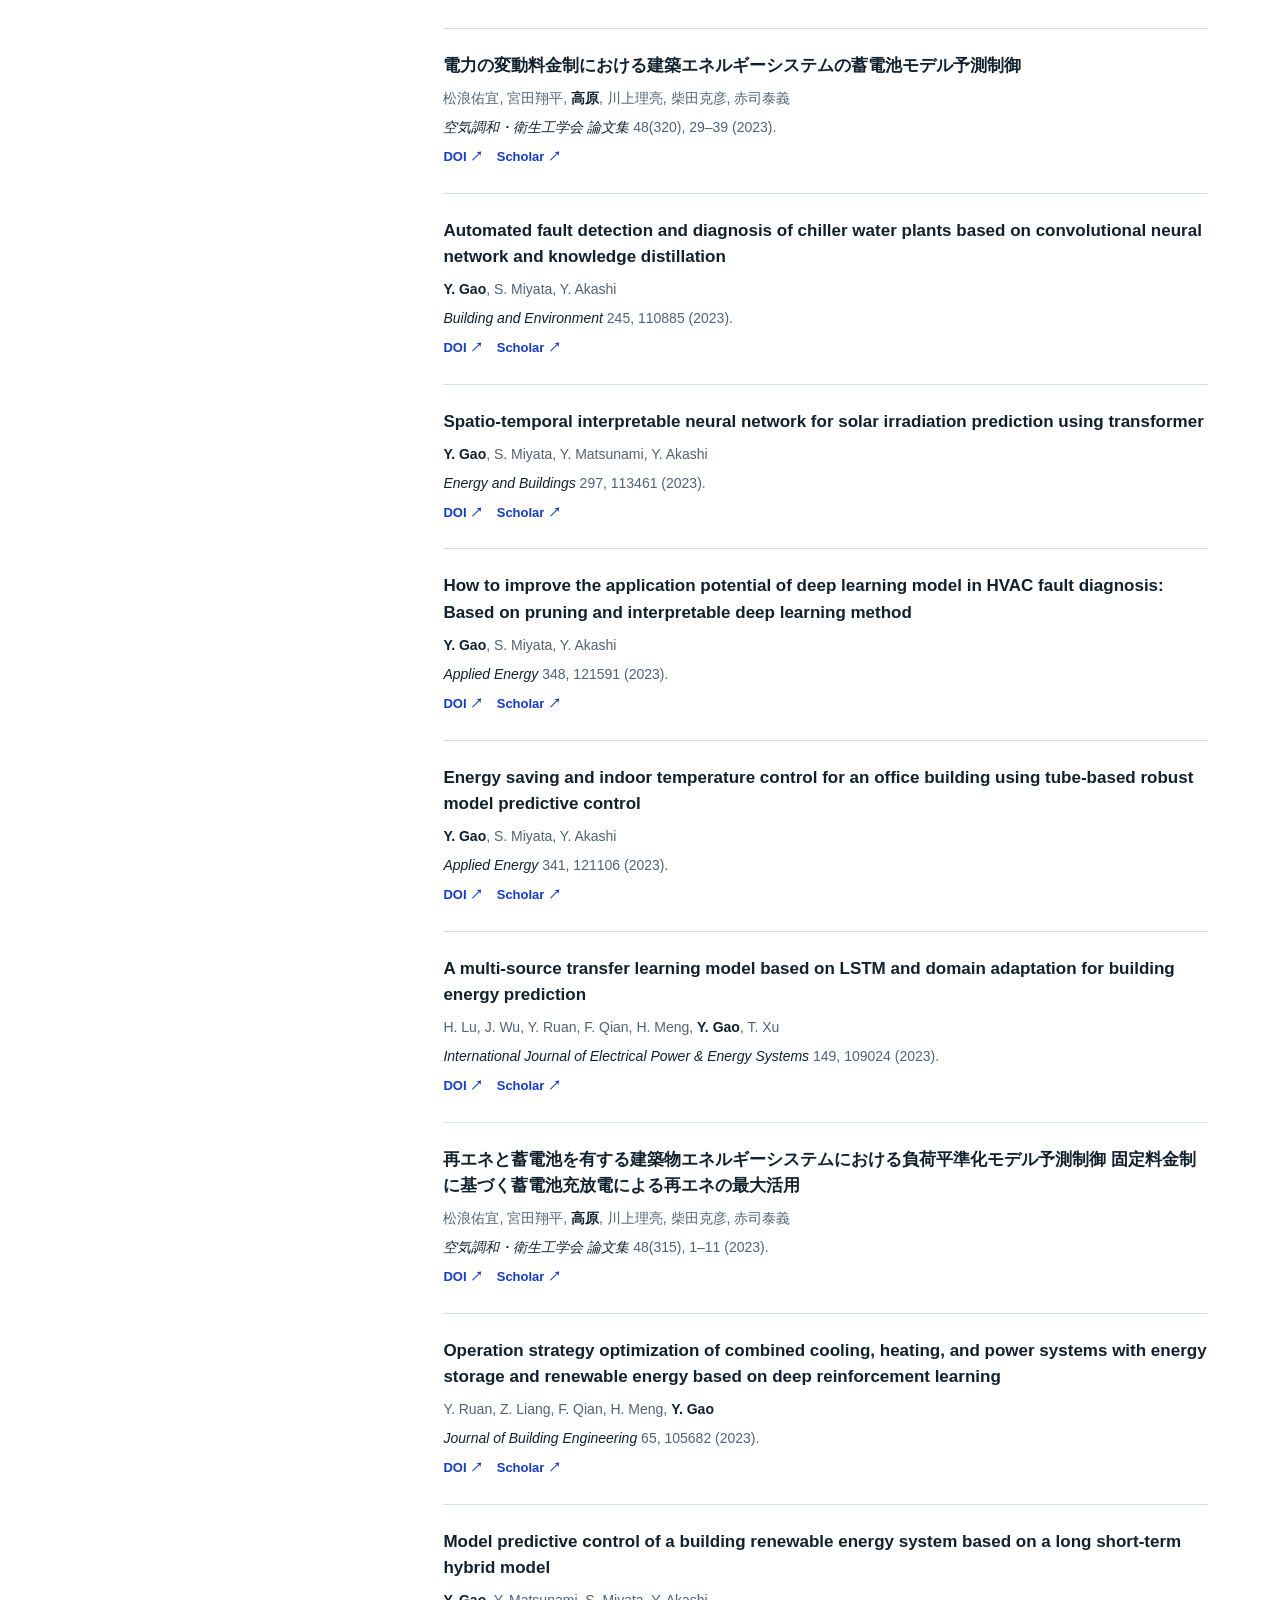
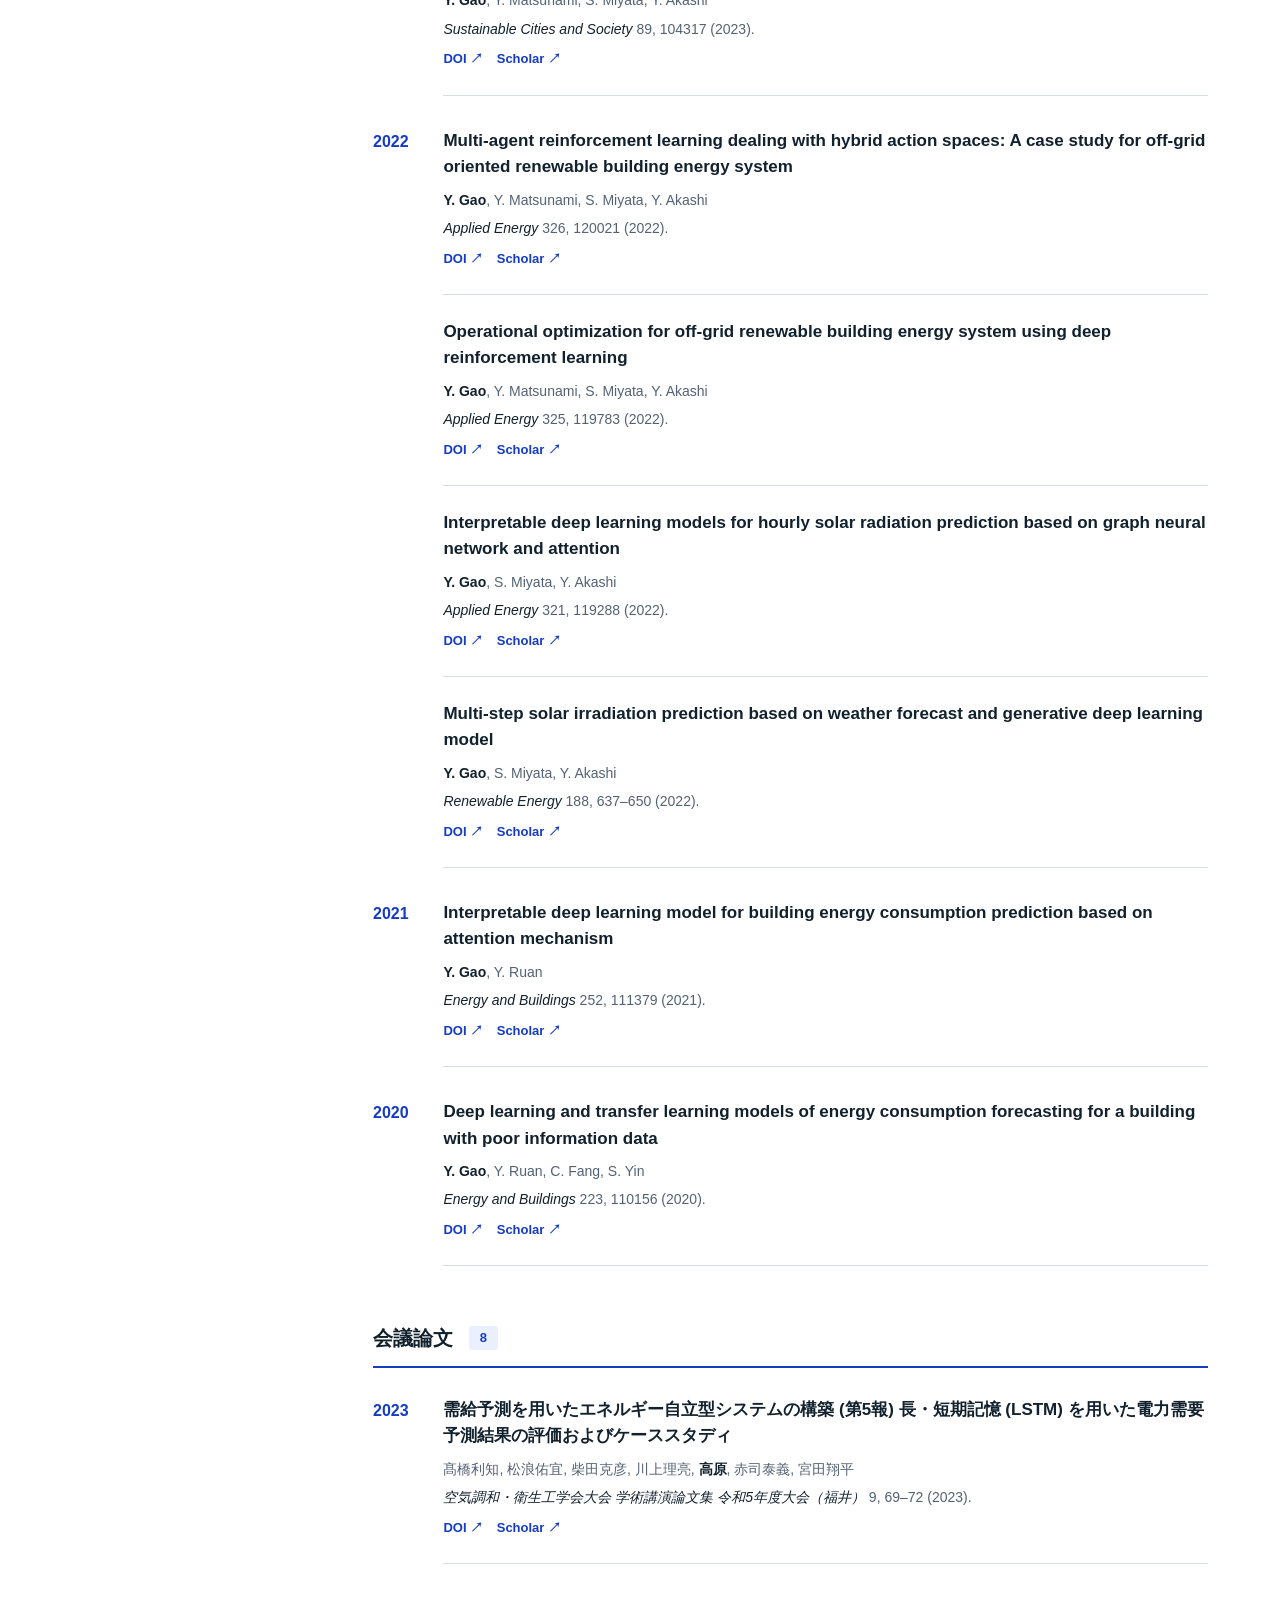
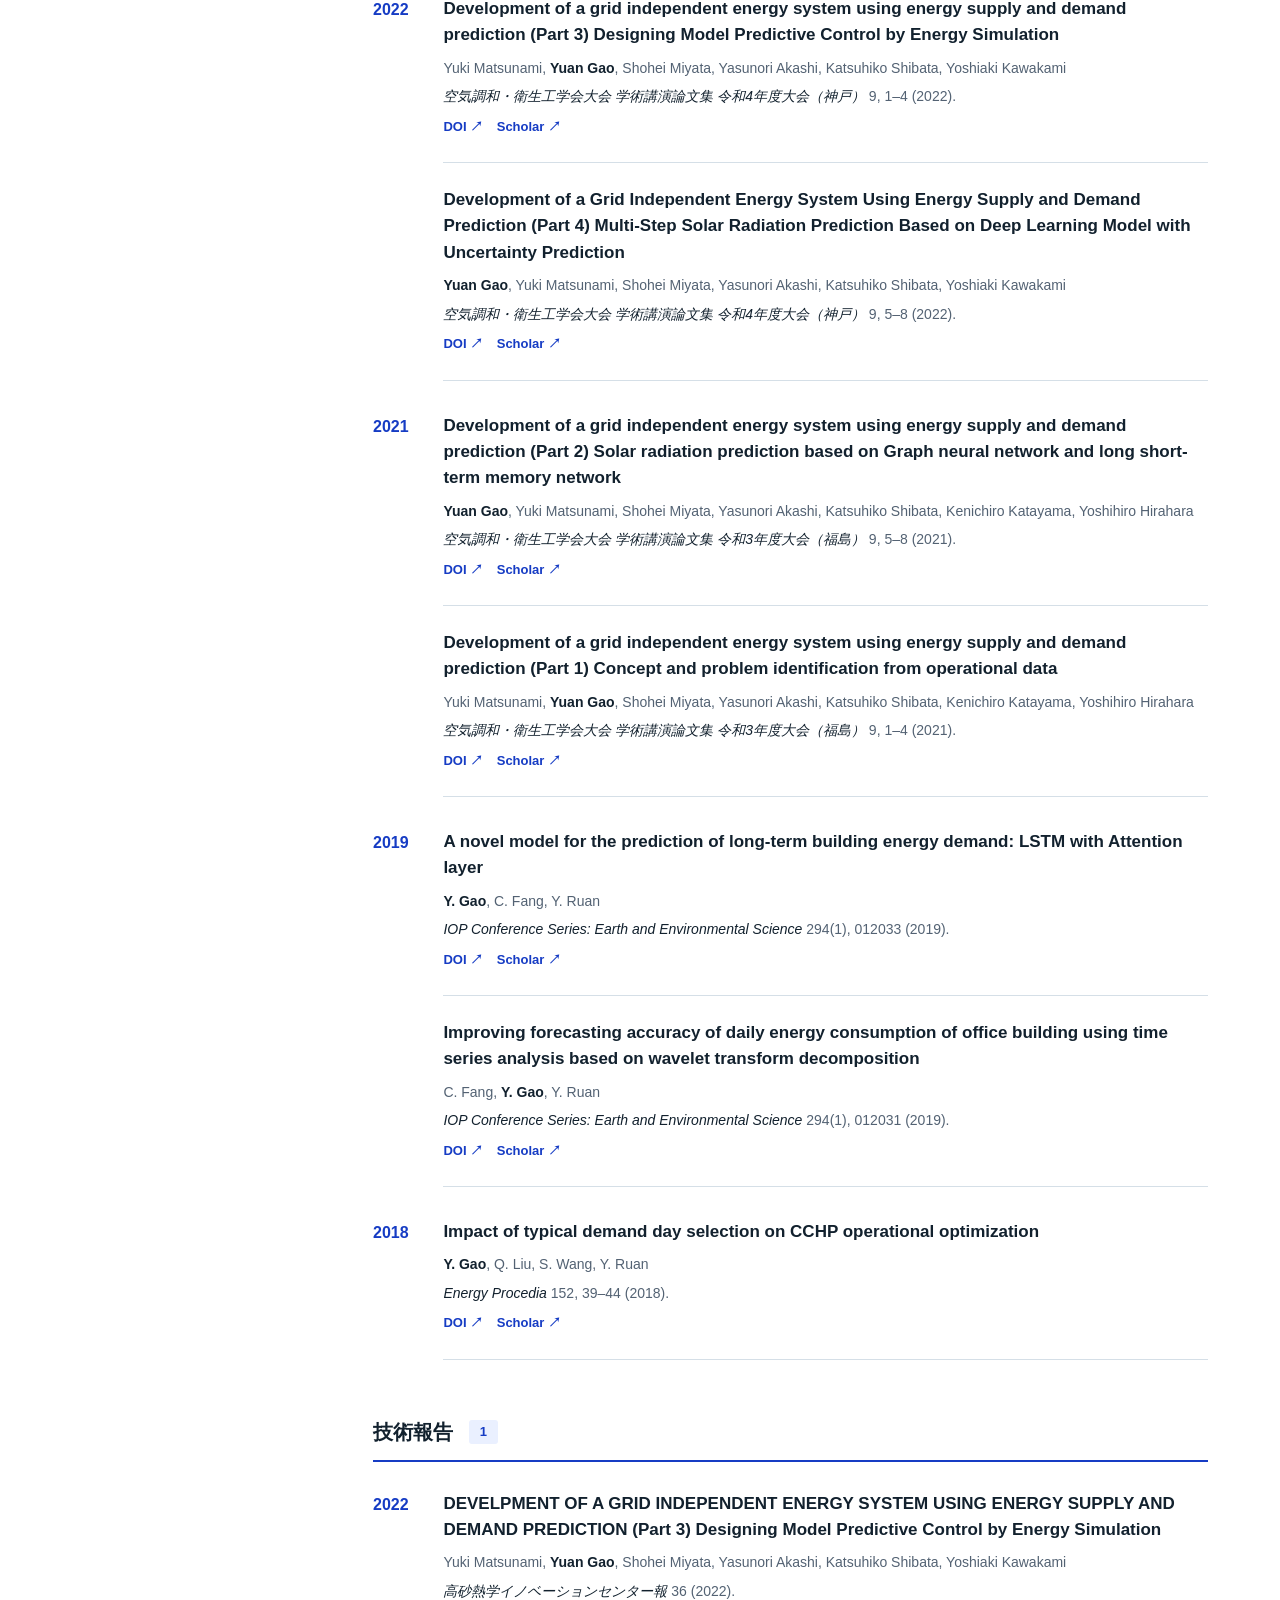
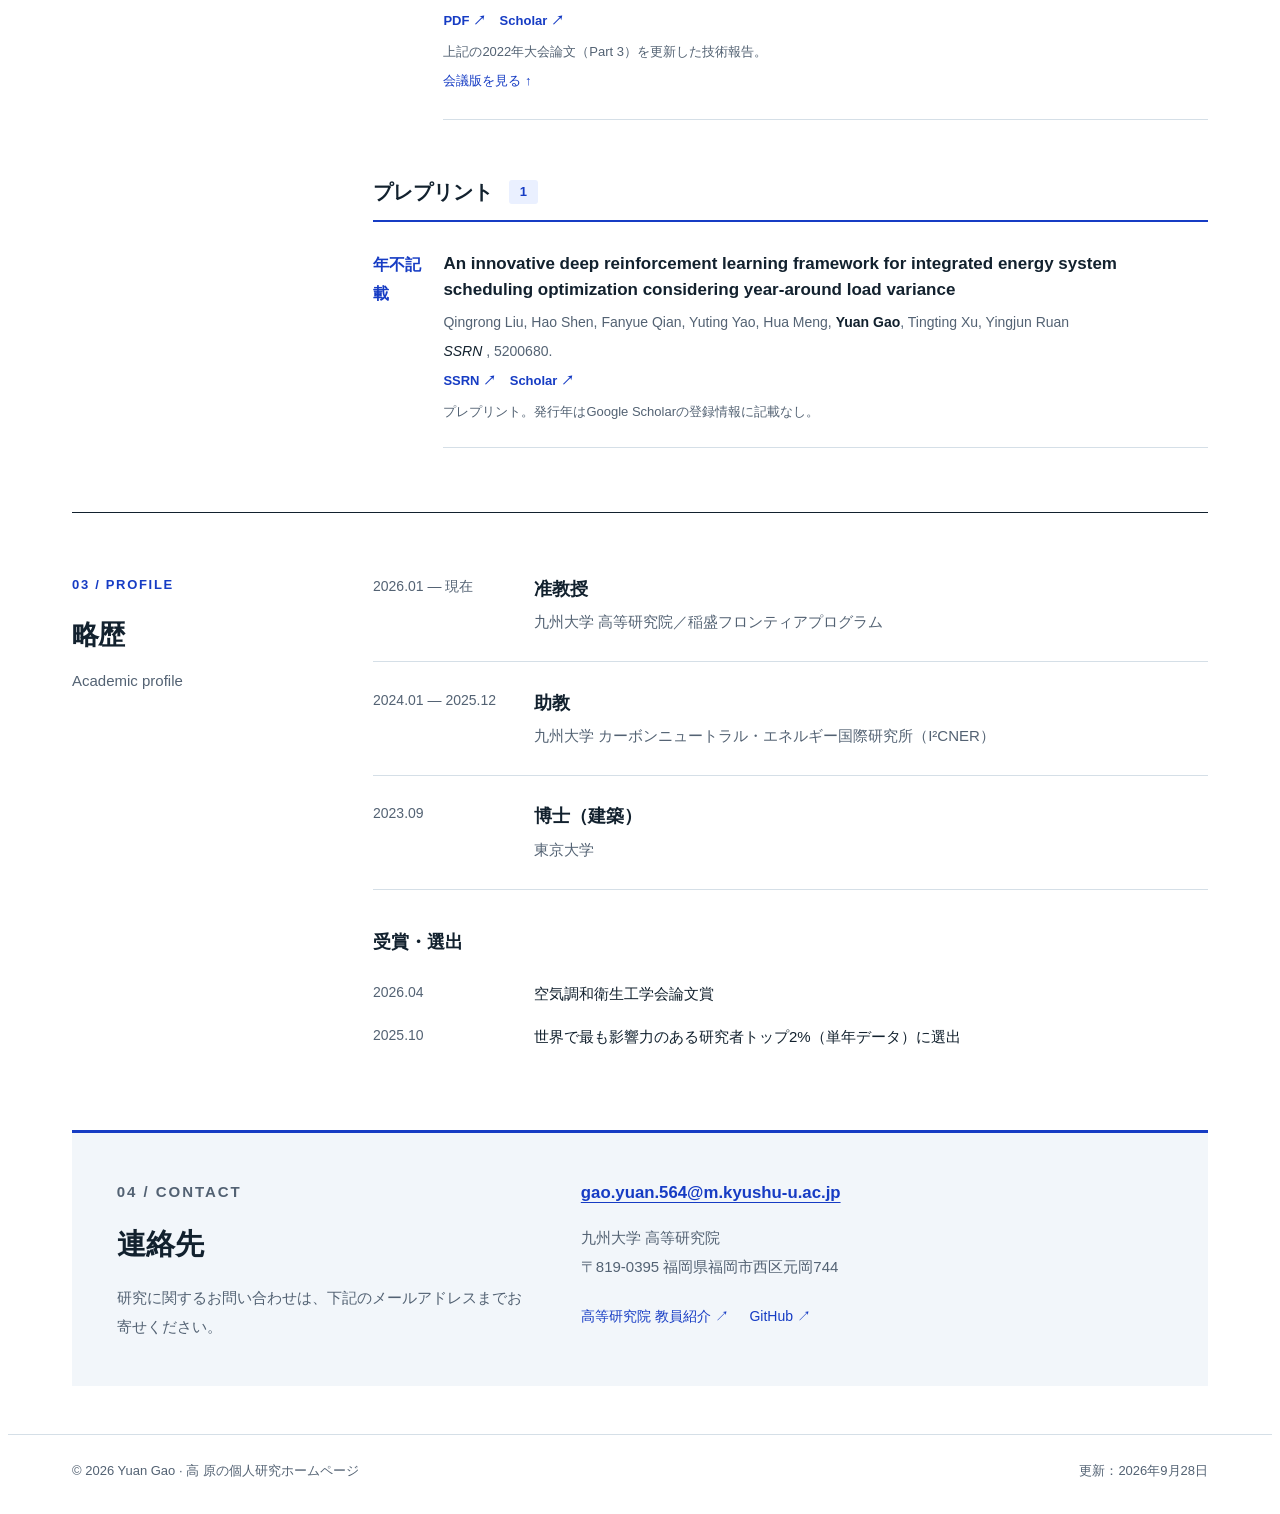
==== commit ceccb7ac: "Publish full Google Scholar bibliography in Japanese and English" ====
--- a/index.html
+++ b/index.html
@@ -9,7 +9,7 @@
 <header class="header"><a class="wordmark" href="./" aria-label="Yuan Gao home">YG<span>Yuan Gao</span></a><nav aria-label="メインナビゲーション"><a href="#research">研究</a><a href="#publications">論文</a><a href="#profile">略歴</a><a href="#contact">連絡先</a></nav><a class="language" href="en/" lang="en">English</a></header>
 <main id="main"><section class="hero" aria-labelledby="name"><div class="hero-main"><p class="eyebrow">個人研究ホームページ</p><h1 id="name">高 原<span>Yuan Gao</span></h1><p class="role">九州大学 高等研究院 准教授</p><p class="program">稲盛フロンティアプログラム</p><p class="intro">エネルギーシステムの予測・制御に、機械学習をどう活かせるか。建物の空調、太陽光発電・蓄電池、データセンターを対象に、運用の意思決定と設備の状態把握を研究しています。</p><a class="text-link" href="mailto:gao.yuan.564@m.kyushu-u.ac.jp">gao.yuan.564@m.kyushu-u.ac.jp ↗</a></div><aside class="hero-aside"><span class="monogram" aria-hidden="true">高</span><p class="eyebrow">専門分野</p><p class="field-list">エネルギー情報学<br>機械学習・時系列解析<br>建築環境・建築設備</p><span class="place">FUKUOKA, JAPAN</span></aside></section>
 <section id="research" class="section"><div class="section-head"><p class="section-index">01 / RESEARCH</p><h2>研究テーマ</h2><p>エネルギーとAIを、予測・制御・診断の両側から。</p></div><div class="research-list"><article class="research-item"><span class="number">01</span><div><p class="kicker">予測から、運用の意思決定へ</p><h3>エネルギーシステムの予測・制御</h3><p>太陽光発電量や建物の熱応答を予測し、モデル予測制御・強化学習による運用につなげます。限られたデータから学習する方法と、予測の不確実性を考慮した意思決定に関心があります。</p><p class="tags">時系列予測 / MPC / 強化学習</p></div></article><article class="research-item"><span class="number">02</span><div><p class="kicker">データから、設備の状態を読む</p><h3>空調設備の故障検出・診断</h3><p>冷水プラントや空調設備の時系列データを用い、故障の検出・診断を研究しています。少数ラベルでの学習、自己教師あり学習、モデルの軽量化と解釈性を扱います。</p><p class="tags">故障診断 / 少数ショット学習 / 説明可能AI</p></div></article><article class="research-item"><span class="number">03</span><div><p class="kicker">AIを支える、エネルギー基盤</p><h3>持続可能なデータセンター</h3><p>データセンターの冷却と電力利用を対象に、エネルギー・水・炭素排出の関係を定量的に検討します。気象や運用条件を考慮した設備設計と運用評価を進めています。</p><p class="tags">冷却 / 電力 / 水・炭素</p></div></article></div></section>
-<section id="publications" class="section"><div class="section-head"><p class="section-index">02 / PUBLICATIONS</p><h2>主な論文</h2><p>論文タイトルは出版時の英語表記を掲載しています。</p><a class="text-link" href="https://hyoka.ofc.kyushu-u.ac.jp/html/100025409_ja.html">全業績・最新情報（九州大学研究者情報） ↗</a></div><div class="publications"><div class="pub-year"><h3>2026</h3><ol><li><h4 lang="en"><a href="https://doi.org/10.1016/j.aei.2026.104765">Reprogramming language models for energy: Few-shot solar forecasting across urban Japan</a></h4><p class="authors"><strong>Y. Gao</strong>, Z. Hu, K. Yan, J. Otomo, N. Li, M. Liu, T. Xu, Y. Ruan, W. Gao</p><p class="journal"><cite>Advanced Engineering Informatics</cite> 74, 104765 (2026). <a class="doi" href="https://doi.org/10.1016/j.aei.2026.104765" aria-label="DOI: 10.1016/j.aei.2026.104765">DOI ↗</a></p></li><li><h4 lang="en"><a href="https://doi.org/10.1016/j.enconman.2026.121790">Elapsed-time-aware Liquid Neural Networks for direct coarse-interval indoor temperature forecasting in demand-responsive HVAC control</a></h4><p class="authors"><strong>Y. Gao</strong>, Z. Hu, J. Otomo, K. Yan</p><p class="journal"><cite>Energy Conversion and Management</cite> 365, 121790 (2026). <a class="doi" href="https://doi.org/10.1016/j.enconman.2026.121790" aria-label="DOI: 10.1016/j.enconman.2026.121790">DOI ↗</a></p></li><li><h4 lang="en"><a href="https://doi.org/10.1016/j.apenergy.2025.127056">A few-shot learning framework for HVAC fault diagnosis in data centers with minimal data required</a></h4><p class="authors">K. Yan, C. He, C. Wang, <strong>Y. Gao</strong>, Y. Du, A. Afshari</p><p class="journal"><cite>Applied Energy</cite> 402, 127056 (2026). <a class="doi" href="https://doi.org/10.1016/j.apenergy.2025.127056" aria-label="DOI: 10.1016/j.apenergy.2025.127056">DOI ↗</a></p></li><li><h4 lang="en"><a href="https://doi.org/10.1016/j.apenergy.2026.127557">Contrastive self-supervised learning for lightweight and automated fault detection and diagnosis in HVAC systems</a></h4><p class="authors"><strong>Y. Gao</strong>, Z. Hu, J. Otomo, Y. Ke</p><p class="journal"><cite>Applied Energy</cite> 410, 127557 (2026). <a class="doi" href="https://doi.org/10.1016/j.apenergy.2026.127557" aria-label="DOI: 10.1016/j.apenergy.2026.127557">DOI ↗</a></p></li><li><h4 lang="en"><a href="https://doi.org/10.1016/j.apenergy.2026.127822">ImputeLLM: A prompt-free large language model framework for robust time-series imputation in HVAC systems</a></h4><p class="authors">Z. Hu, <strong>Y. Gao</strong>, G. Cai, M. Liu, Y. Ke, Y. Ruan</p><p class="journal"><cite>Applied Energy</cite> 414, 127822 (2026). <a class="doi" href="https://doi.org/10.1016/j.apenergy.2026.127822" aria-label="DOI: 10.1016/j.apenergy.2026.127822">DOI ↗</a></p></li><li><h4 lang="en"><a href="https://doi.org/10.1016/j.aei.2026.104730">A few-shot unknown fault diagnosis framework for heating, ventilation, and air conditioning systems with entropy-based uncertainty guidance</a></h4><p class="authors">C. He, K. Yan, <strong>Y. Gao</strong></p><p class="journal"><cite>Advanced Engineering Informatics</cite> 74, 104730 (2026). <a class="doi" href="https://doi.org/10.1016/j.aei.2026.104730" aria-label="DOI: 10.1016/j.aei.2026.104730">DOI ↗</a></p></li><li><h4 lang="en"><a href="https://doi.org/10.1016/j.apenergy.2026.128192">An adaptive augmentation framework for new fault category data in HVAC systems under extremely imbalanced scenarios based on the meta-diffusion model</a></h4><p class="authors">C. He, K. Yan, <strong>Y. Gao</strong></p><p class="journal"><cite>Applied Energy</cite> 420, 128192 (2026). <a class="doi" href="https://doi.org/10.1016/j.apenergy.2026.128192" aria-label="DOI: 10.1016/j.apenergy.2026.128192">DOI ↗</a></p></li><li><h4 lang="en"><a href="https://doi.org/10.1016/j.energy.2026.141616">Net-zero ready building control: Benchmarking Decision Transformers against deep reinforcement learning for PV–battery buildings</a></h4><p class="authors"><strong>Y. Gao</strong>, Z. Hu, J. Otomo, K. Yan</p><p class="journal"><cite>Energy</cite> 360, 141616 (2026). <a class="doi" href="https://doi.org/10.1016/j.energy.2026.141616" aria-label="DOI: 10.1016/j.energy.2026.141616">DOI ↗</a></p></li></ol></div><div class="pub-year"><h3>2025</h3><ol><li><h4 lang="en"><a href="https://doi.org/10.1016/j.apenergy.2025.125387">Unlocking predictive insights and interpretability in deep reinforcement learning for Building-Integrated Photovoltaic and Battery (BIPVB) systems</a></h4><p class="authors"><strong>Y. Gao</strong>, Z. Hu, S. Yamate, J. Otomo, W.-A. Chen, M. Liu, T. Xu, Y. Ruan, J. Shang</p><p class="journal"><cite>Applied Energy</cite> 384, 125387 (2025). <a class="doi" href="https://doi.org/10.1016/j.apenergy.2025.125387" aria-label="DOI: 10.1016/j.apenergy.2025.125387">DOI ↗</a></p></li></ol></div><div class="pub-year"><h3>2024</h3><ol><li><h4 lang="en"><a href="https://doi.org/10.1016/j.energy.2024.130344">Successful application of predictive information in deep reinforcement learning control: A case study based on an office building HVAC system</a></h4><p class="authors"><strong>Y. Gao</strong>, S. Shi, S. Miyata, Y. Akashi</p><p class="journal"><cite>Energy</cite> 291, 130344 (2024). <a class="doi" href="https://doi.org/10.1016/j.energy.2024.130344" aria-label="DOI: 10.1016/j.energy.2024.130344">DOI ↗</a></p></li></ol></div><div class="pub-year"><h3>2023</h3><ol><li><h4 lang="en"><a href="https://doi.org/10.1016/j.apenergy.2023.121106">Energy saving and indoor temperature control for an office building using tube-based robust model predictive control</a></h4><p class="authors"><strong>Y. Gao</strong>, S. Miyata, Y. Akashi</p><p class="journal"><cite>Applied Energy</cite> 341, 121106 (2023). <a class="doi" href="https://doi.org/10.1016/j.apenergy.2023.121106" aria-label="DOI: 10.1016/j.apenergy.2023.121106">DOI ↗</a></p></li><li><h4 lang="en"><a href="https://doi.org/10.1016/j.buildenv.2023.110885">Automated fault detection and diagnosis of chiller water plants based on convolutional neural network and knowledge distillation</a></h4><p class="authors"><strong>Y. Gao</strong>, S. Miyata, Y. Akashi</p><p class="journal"><cite>Building and Environment</cite> 245, 110885 (2023). <a class="doi" href="https://doi.org/10.1016/j.buildenv.2023.110885" aria-label="DOI: 10.1016/j.buildenv.2023.110885">DOI ↗</a></p></li><li><h4 lang="en"><a href="https://doi.org/10.1016/j.apenergy.2023.121591">How to improve the application potential of deep learning model in HVAC fault diagnosis: Based on pruning and interpretable deep learning method</a></h4><p class="authors"><strong>Y. Gao</strong>, S. Miyata, Y. Akashi</p><p class="journal"><cite>Applied Energy</cite> 348, 121591 (2023). <a class="doi" href="https://doi.org/10.1016/j.apenergy.2023.121591" aria-label="DOI: 10.1016/j.apenergy.2023.121591">DOI ↗</a></p></li><li><h4 lang="en"><a href="https://doi.org/10.1016/j.scs.2022.104317">Model predictive control of a building renewable energy system based on a long short-term hybrid model</a></h4><p class="authors"><strong>Y. Gao</strong>, Y. Matsunami, S. Miyata, Y. Akashi</p><p class="journal"><cite>Sustainable Cities and Society</cite> 89, 104317 (2023). <a class="doi" href="https://doi.org/10.1016/j.scs.2022.104317" aria-label="DOI: 10.1016/j.scs.2022.104317">DOI ↗</a></p></li></ol></div><div class="pub-year"><h3>2022</h3><ol><li><h4 lang="en"><a href="https://doi.org/10.1016/j.apenergy.2022.119783">Operational optimization for off-grid renewable building energy system using deep reinforcement learning</a></h4><p class="authors"><strong>Y. Gao</strong>, Y. Matsunami, S. Miyata, Y. Akashi</p><p class="journal"><cite>Applied Energy</cite> 325, 119783 (2022). <a class="doi" href="https://doi.org/10.1016/j.apenergy.2022.119783" aria-label="DOI: 10.1016/j.apenergy.2022.119783">DOI ↗</a></p></li></ol></div></div></section>
+<section id="publications" class="section"><div class="section-head"><p class="section-index">02 / PUBLICATIONS</p><h2>論文・研究業績一覧</h2><p>Google Scholarの全59件を掲載（2026年9月28日現在）。原題を保持し、種別ごとに整理しています。</p><a class="text-link" href="https://scholar.google.com.hk/citations?user=7tbmZAIAAAAJ&amp;hl=en&amp;sortby=pubdate">最新の業績 · Google Scholar ↗</a><nav class="pub-nav" aria-label="業績の種類"><a href="#pub-journal">学術雑誌論文<span>49</span></a><a href="#pub-conference">会議論文<span>8</span></a><a href="#pub-report">技術報告<span>1</span></a><a href="#pub-preprint">プレプリント<span>1</span></a></nav><p class="pub-source-note">年別の並びはGoogle Scholarに準拠し、巻号・ページ・論文番号は出版社の情報を優先しています。会議論文の更新版である技術報告は、その関係を明記しています。</p></div><div class="publications"><section class="pub-group" id="pub-journal" aria-labelledby="heading-journal"><h3 class="pub-group-title" id="heading-journal">学術雑誌論文 <span>49</span></h3><div class="pub-year"><p class="pub-year-label">2026</p><ol><li class="publication" id="paper-VL0QpB8kHFEC" data-type="journal"><h4 lang="en"><a href="https://doi.org/10.1016/j.apenergy.2026.128607">Breaking the data scarcity barrier in HVAC fault diagnosis via feature-sample collaborative augmentation</a></h4><p class="authors">J. Bi, C. He, K. Yan, <strong>Y. Gao</strong>, A. Afshari</p><p class="journal"><cite>Applied Energy</cite> 426, 128607 (2026).</p><p class="publication-links"><a class="doi" href="https://doi.org/10.1016/j.apenergy.2026.128607">DOI ↗</a> <a class="doi" href="https://scholar.google.com.hk/citations?view_op=view_citation&amp;hl=en&amp;user=7tbmZAIAAAAJ&amp;citation_for_view=7tbmZAIAAAAJ:VL0QpB8kHFEC">Scholar ↗</a></p></li><li class="publication" id="paper-ye4kPcJQO24C" data-type="journal"><h4 lang="en"><a href="https://doi.org/10.1016/j.apenergy.2026.128543">STD-MoE: Structured time-series decomposition with sparse mixture-of-experts for photovoltaic power uncertainty forecasting</a></h4><p class="authors">J. Liu, <strong>Y. Gao</strong>, K. Yan</p><p class="journal"><cite>Applied Energy</cite> 426, 128543 (2026).</p><p class="publication-links"><a class="doi" href="https://doi.org/10.1016/j.apenergy.2026.128543">DOI ↗</a> <a class="doi" href="https://scholar.google.com.hk/citations?view_op=view_citation&amp;hl=en&amp;user=7tbmZAIAAAAJ&amp;citation_for_view=7tbmZAIAAAAJ:ye4kPcJQO24C">Scholar ↗</a></p></li><li class="publication" id="paper-tkaPQYYpVKoC" data-type="journal"><h4 lang="en"><a href="https://doi.org/10.1016/j.enconman.2026.121790">Elapsed-time-aware Liquid Neural Networks for direct coarse-interval indoor temperature forecasting in demand-responsive HVAC control</a></h4><p class="authors"><strong>Y. Gao</strong>, Z. Hu, J. Otomo, K. Yan</p><p class="journal"><cite>Energy Conversion and Management</cite> 365, 121790 (2026).</p><p class="publication-links"><a class="doi" href="https://doi.org/10.1016/j.enconman.2026.121790">DOI ↗</a> <a class="doi" href="https://scholar.google.com.hk/citations?view_op=view_citation&amp;hl=en&amp;user=7tbmZAIAAAAJ&amp;citation_for_view=7tbmZAIAAAAJ:tkaPQYYpVKoC">Scholar ↗</a></p></li><li class="publication" id="paper-Y5dfb0dijaUC" data-type="journal"><h4 lang="en"><a href="https://doi.org/10.1016/j.apenergy.2026.128192">An adaptive augmentation framework for new fault category data in HVAC systems under extremely imbalanced scenarios based on the meta-diffusion model</a></h4><p class="authors">C. He, K. Yan, <strong>Y. Gao</strong></p><p class="journal"><cite>Applied Energy</cite> 420, 128192 (2026).</p><p class="publication-links"><a class="doi" href="https://doi.org/10.1016/j.apenergy.2026.128192">DOI ↗</a> <a class="doi" href="https://scholar.google.com.hk/citations?view_op=view_citation&amp;hl=en&amp;user=7tbmZAIAAAAJ&amp;citation_for_view=7tbmZAIAAAAJ:Y5dfb0dijaUC">Scholar ↗</a></p></li><li class="publication" id="paper-_B80troHkn4C" data-type="journal"><h4 lang="en"><a href="https://doi.org/10.1016/j.energy.2026.141616">Net-zero ready building control: Benchmarking Decision Transformers against deep reinforcement learning for PV–battery buildings</a></h4><p class="authors"><strong>Y. Gao</strong>, Z. Hu, J. Otomo, K. Yan</p><p class="journal"><cite>Energy</cite> 360, 141616 (2026).</p><p class="publication-links"><a class="doi" href="https://doi.org/10.1016/j.energy.2026.141616">DOI ↗</a> <a class="doi" href="https://scholar.google.com.hk/citations?view_op=view_citation&amp;hl=en&amp;user=7tbmZAIAAAAJ&amp;citation_for_view=7tbmZAIAAAAJ:_B80troHkn4C">Scholar ↗</a></p></li><li class="publication" id="paper-AXPGKjj_ei8C" data-type="journal"><h4 lang="en"><a href="https://doi.org/10.1016/j.aei.2026.104730">A few-shot unknown fault diagnosis framework for heating, ventilation, and air conditioning systems with entropy-based uncertainty guidance</a></h4><p class="authors">C. He, K. Yan, <strong>Y. Gao</strong></p><p class="journal"><cite>Advanced Engineering Informatics</cite> 74, 104730 (2026).</p><p class="publication-links"><a class="doi" href="https://doi.org/10.1016/j.aei.2026.104730">DOI ↗</a> <a class="doi" href="https://scholar.google.com.hk/citations?view_op=view_citation&amp;hl=en&amp;user=7tbmZAIAAAAJ&amp;citation_for_view=7tbmZAIAAAAJ:AXPGKjj_ei8C">Scholar ↗</a></p></li><li class="publication" id="paper-Mojj43d5GZwC" data-type="journal"><h4 lang="en"><a href="https://doi.org/10.1016/j.aei.2026.104765">Reprogramming language models for energy: Few-shot solar forecasting across urban Japan</a></h4><p class="authors"><strong>Y. Gao</strong>, Z. Hu, K. Yan, J. Otomo, N. Li, M. Liu, T. Xu, Y. Ruan, W. Gao</p><p class="journal"><cite>Advanced Engineering Informatics</cite> 74, 104765 (2026).</p><p class="publication-links"><a class="doi" href="https://doi.org/10.1016/j.aei.2026.104765">DOI ↗</a> <a class="doi" href="https://scholar.google.com.hk/citations?view_op=view_citation&amp;hl=en&amp;user=7tbmZAIAAAAJ&amp;citation_for_view=7tbmZAIAAAAJ:Mojj43d5GZwC">Scholar ↗</a></p></li><li class="publication" id="paper-SdhP9T11ey4C" data-type="journal"><h4 lang="en"><a href="https://doi.org/10.1016/j.ces.2026.124697">Role of hydroxyl groups in biomass char CO2 gasification: insights into CO2/H2O co-gasification</a></h4><p class="authors">X. Liu, W. Yuan, L. Tang, Z. Sun, <strong>Y. Gao</strong>, F. Wang, A. O. Mosquedac, S. S. Lam, L. Ding, G. Yu</p><p class="journal"><cite>Chemical Engineering Science</cite> 337, 124697 (2027).</p><p class="publication-links"><a class="doi" href="https://doi.org/10.1016/j.ces.2026.124697">DOI ↗</a> <a class="doi" href="https://scholar.google.com.hk/citations?view_op=view_citation&amp;hl=en&amp;user=7tbmZAIAAAAJ&amp;citation_for_view=7tbmZAIAAAAJ:SdhP9T11ey4C">Scholar ↗</a></p><p class="publication-note">巻号の発行年：2027年（Google Scholar登録年：2026年）。</p></li><li class="publication" id="paper-XiVPGOgt02cC" data-type="journal"><h4 lang="en"><a href="https://doi.org/10.1016/j.apenergy.2026.127822">ImputeLLM: A prompt-free large language model framework for robust time-series imputation in HVAC systems</a></h4><p class="authors">Z. Hu, <strong>Y. Gao</strong>, G. Cai, M. Liu, Y. Ke, Y. Ruan</p><p class="journal"><cite>Applied Energy</cite> 414, 127822 (2026).</p><p class="publication-links"><a class="doi" href="https://doi.org/10.1016/j.apenergy.2026.127822">DOI ↗</a> <a class="doi" href="https://scholar.google.com.hk/citations?view_op=view_citation&amp;hl=en&amp;user=7tbmZAIAAAAJ&amp;citation_for_view=7tbmZAIAAAAJ:XiVPGOgt02cC">Scholar ↗</a></p></li><li class="publication" id="paper-bnK-pcrLprsC" data-type="journal"><h4 lang="en"><a href="https://doi.org/10.1016/j.apenergy.2026.127816">PV-MM-diffusion: An end-to-end multi-modal diffusion model for ultra-short-term probabilistic photovoltaic forecasting</a></h4><p class="authors">J. Huang, B. Shao, Y. Ke, <strong>Y. Gao</strong>, S. Mazzoni</p><p class="journal"><cite>Applied Energy</cite> 413, 127816 (2026).</p><p class="publication-links"><a class="doi" href="https://doi.org/10.1016/j.apenergy.2026.127816">DOI ↗</a> <a class="doi" href="https://scholar.google.com.hk/citations?view_op=view_citation&amp;hl=en&amp;user=7tbmZAIAAAAJ&amp;citation_for_view=7tbmZAIAAAAJ:bnK-pcrLprsC">Scholar ↗</a></p></li><li class="publication" id="paper-eMMeJKvmdy0C" data-type="journal"><h4 lang="en"><a href="https://doi.org/10.1016/j.enbuild.2026.117646">Knowledge and data fusion-driven self-supervised learning for air handling unit fault diagnosis with limited labeled data</a></h4><p class="authors">K. Yan, M. Hua, <strong>Y. Gao</strong></p><p class="journal"><cite>Energy and Buildings</cite> 364, 117646 (2026).</p><p class="publication-links"><a class="doi" href="https://doi.org/10.1016/j.enbuild.2026.117646">DOI ↗</a> <a class="doi" href="https://scholar.google.com.hk/citations?view_op=view_citation&amp;hl=en&amp;user=7tbmZAIAAAAJ&amp;citation_for_view=7tbmZAIAAAAJ:eMMeJKvmdy0C">Scholar ↗</a></p></li><li class="publication" id="paper-geHnlv5EZngC" data-type="journal"><h4 lang="en"><a href="https://doi.org/10.1016/j.apenergy.2026.127557">Contrastive self-supervised learning for lightweight and automated fault detection and diagnosis in HVAC systems</a></h4><p class="authors"><strong>Y. Gao</strong>, Z. Hu, J. Otomo, Y. Ke</p><p class="journal"><cite>Applied Energy</cite> 410, 127557 (2026).</p><p class="publication-links"><a class="doi" href="https://doi.org/10.1016/j.apenergy.2026.127557">DOI ↗</a> <a class="doi" href="https://scholar.google.com.hk/citations?view_op=view_citation&amp;hl=en&amp;user=7tbmZAIAAAAJ&amp;citation_for_view=7tbmZAIAAAAJ:geHnlv5EZngC">Scholar ↗</a></p></li><li class="publication" id="paper-olpn-zPbct0C" data-type="journal"><h4 lang="en"><a href="https://doi.org/10.20517/aiagent.2025.12">An integrated energy system scheduling method considering year-round load variations based on deep reinforcement learning</a></h4><p class="authors">Q. Liu, H. Shen, H. Meng, F. Qian, Y. Yao, <strong>Y. Gao</strong>, T. Xu, Y. Ruan</p><p class="journal"><cite>AI Agent</cite> 2(1)  (2026).</p><p class="publication-links"><a class="doi" href="https://doi.org/10.20517/aiagent.2025.12">DOI ↗</a> <a class="doi" href="https://scholar.google.com.hk/citations?view_op=view_citation&amp;hl=en&amp;user=7tbmZAIAAAAJ&amp;citation_for_view=7tbmZAIAAAAJ:olpn-zPbct0C">Scholar ↗</a></p></li><li class="publication" id="paper-l7t_Zn2s7bgC" data-type="journal"><h4 lang="en"><a href="https://doi.org/10.1016/j.engappai.2025.113647">A clustering enhanced Wasserstein generative adversarial network approach for addressing uncertainty and limited data in photovoltaic output scenarios</a></h4><p class="authors">Q. Liu, P. Zhao, F. Qian, Y. Yao, H. Meng, <strong>Y. Gao</strong>, T. Xu, Y. Ruan</p><p class="journal"><cite>Engineering Applications of Artificial Intelligence</cite> 166, 113647 (2026).</p><p class="publication-links"><a class="doi" href="https://doi.org/10.1016/j.engappai.2025.113647">DOI ↗</a> <a class="doi" href="https://scholar.google.com.hk/citations?view_op=view_citation&amp;hl=en&amp;user=7tbmZAIAAAAJ&amp;citation_for_view=7tbmZAIAAAAJ:l7t_Zn2s7bgC">Scholar ↗</a></p></li><li class="publication" id="paper-u9iWguZQMMsC" data-type="journal"><h4 lang="en"><a href="https://doi.org/10.1016/j.apenergy.2025.127056">A few-shot learning framework for HVAC fault diagnosis in data centers with minimal data required</a></h4><p class="authors">K. Yan, C. He, C. Wang, <strong>Y. Gao</strong>, Y. Du, A. Afshari</p><p class="journal"><cite>Applied Energy</cite> 402, 127056 (2026).</p><p class="publication-links"><a class="doi" href="https://doi.org/10.1016/j.apenergy.2025.127056">DOI ↗</a> <a class="doi" href="https://scholar.google.com.hk/citations?view_op=view_citation&amp;hl=en&amp;user=7tbmZAIAAAAJ&amp;citation_for_view=7tbmZAIAAAAJ:u9iWguZQMMsC">Scholar ↗</a></p></li></ol></div><div class="pub-year"><p class="pub-year-label">2025</p><ol><li class="publication" id="paper-OU6Ihb5iCvQC" data-type="journal"><h4 lang="en"><a href="https://doi.org/10.1016/j.apenergy.2025.126774">A stable, reliable and interpretable diffusion model for HVAC FDD with data unavailability</a></h4><p class="authors">K. Yan, J. Bi, H. Wang, <strong>Y. Gao</strong>, A. Afshari</p><p class="journal"><cite>Applied Energy</cite> 401, 126774 (2025).</p><p class="publication-links"><a class="doi" href="https://doi.org/10.1016/j.apenergy.2025.126774">DOI ↗</a> <a class="doi" href="https://scholar.google.com.hk/citations?view_op=view_citation&amp;hl=en&amp;user=7tbmZAIAAAAJ&amp;citation_for_view=7tbmZAIAAAAJ:OU6Ihb5iCvQC">Scholar ↗</a></p></li><li class="publication" id="paper-uWQEDVKXjbEC" data-type="journal"><h4 lang="en"><a href="https://doi.org/10.1016/j.apenergy.2025.126771">Robust photovoltaic forecasting under severe data missingness via multi-domain collaboration and covariate interaction</a></h4><p class="authors">K. Yan, J. Liu, J. Zhang, F. Yang, <strong>Y. Gao</strong>, Y. Du</p><p class="journal"><cite>Applied Energy</cite> 401, 126771 (2025).</p><p class="publication-links"><a class="doi" href="https://doi.org/10.1016/j.apenergy.2025.126771">DOI ↗</a> <a class="doi" href="https://scholar.google.com.hk/citations?view_op=view_citation&amp;hl=en&amp;user=7tbmZAIAAAAJ&amp;citation_for_view=7tbmZAIAAAAJ:uWQEDVKXjbEC">Scholar ↗</a></p></li><li class="publication" id="paper-P5F9QuxV20EC" data-type="journal"><h4 lang="en"><a href="https://doi.org/10.1016/j.renene.2025.123465">A novel attention-enhanced LLM approach for accurate power demand and generation forecasting</a></h4><p class="authors">Z. Hu, <strong>Y. Gao</strong>, L. Sun, M. Mae</p><p class="journal"><cite>Renewable Energy</cite> 252, 123465 (2025).</p><p class="publication-links"><a class="doi" href="https://doi.org/10.1016/j.renene.2025.123465">DOI ↗</a> <a class="doi" href="https://scholar.google.com.hk/citations?view_op=view_citation&amp;hl=en&amp;user=7tbmZAIAAAAJ&amp;citation_for_view=7tbmZAIAAAAJ:P5F9QuxV20EC">Scholar ↗</a></p></li><li class="publication" id="paper-p2g8aNsByqUC" data-type="journal"><h4 lang="en"><a href="https://doi.org/10.1016/j.renene.2025.124493">Optimizing renewable energy systems with hybrid action space reinforcement learning: A case study on achieving net zero energy in Japan</a></h4><p class="authors"><strong>Y. Gao</strong>, Z. Hu, Y. Matsunami, M. Qu, W.-A. Chen, M. Liu</p><p class="journal"><cite>Renewable Energy</cite> 256, 124493 (2026).</p><p class="publication-links"><a class="doi" href="https://doi.org/10.1016/j.renene.2025.124493">DOI ↗</a> <a class="doi" href="https://scholar.google.com.hk/citations?view_op=view_citation&amp;hl=en&amp;user=7tbmZAIAAAAJ&amp;citation_for_view=7tbmZAIAAAAJ:p2g8aNsByqUC">Scholar ↗</a></p><p class="publication-note">巻号の発行年：2026年（Google Scholar登録年：2025年）。</p></li><li class="publication" id="paper-bFI3QPDXJZMC" data-type="journal"><h4 lang="en"><a href="https://doi.org/10.1016/j.enbuild.2025.115564">A novel reinforcement learning method based on generative adversarial network for air conditioning and energy system control in residential buildings</a></h4><p class="authors">Z. Hu, <strong>Y. Gao</strong>, L. Sun, M. Mae, T. Imaizumi</p><p class="journal"><cite>Energy and Buildings</cite> 336, 115564 (2025).</p><p class="publication-links"><a class="doi" href="https://doi.org/10.1016/j.enbuild.2025.115564">DOI ↗</a> <a class="doi" href="https://scholar.google.com.hk/citations?view_op=view_citation&amp;hl=en&amp;user=7tbmZAIAAAAJ&amp;citation_for_view=7tbmZAIAAAAJ:bFI3QPDXJZMC">Scholar ↗</a></p></li><li class="publication" id="paper-4OULZ7Gr8RgC" data-type="journal"><h4 lang="en"><a href="https://doi.org/10.1080/23744731.2024.2444818">Accelerating Reinforcement Learning controller training for building energy management: A hybrid co-simulation approach</a></h4><p class="authors">Q. Zhou, M. Liu, Z. Wang, Y. Fu, <strong>Y. Gao</strong></p><p class="journal"><cite>Science and Technology for the Built Environment</cite> 31(5), 515–532 (2025).</p><p class="publication-links"><a class="doi" href="https://doi.org/10.1080/23744731.2024.2444818">DOI ↗</a> <a class="doi" href="https://scholar.google.com.hk/citations?view_op=view_citation&amp;hl=en&amp;user=7tbmZAIAAAAJ&amp;citation_for_view=7tbmZAIAAAAJ:4OULZ7Gr8RgC">Scholar ↗</a></p></li><li class="publication" id="paper-CHSYGLWDkRkC" data-type="journal"><h4 lang="en"><a href="https://doi.org/10.3390/en18082054">Adaptability Study of Hydrogen Fuel Cell Integrated Energy Systems</a></h4><p class="authors">H. Jin, J. Wang, Y. Wang, Y. Ruan, <strong>Y. Gao</strong>, F. Qian, X. Xu, C. Ju, X. Dong</p><p class="journal"><cite>Energies</cite> 18(8), 2054 (2025).</p><p class="publication-links"><a class="doi" href="https://doi.org/10.3390/en18082054">DOI ↗</a> <a class="doi" href="https://scholar.google.com.hk/citations?view_op=view_citation&amp;hl=en&amp;user=7tbmZAIAAAAJ&amp;citation_for_view=7tbmZAIAAAAJ:CHSYGLWDkRkC">Scholar ↗</a></p></li><li class="publication" id="paper-pyW8ca7W8N0C" data-type="journal"><h4 lang="en"><a href="https://doi.org/10.1016/j.apenergy.2025.125387">Unlocking predictive insights and interpretability in deep reinforcement learning for Building-Integrated Photovoltaic and Battery (BIPVB) systems</a></h4><p class="authors"><strong>Y. Gao</strong>, Z. Hu, S. Yamate, J. Otomo, W.-A. Chen, M. Liu, T. Xu, Y. Ruan, J. Shang</p><p class="journal"><cite>Applied Energy</cite> 384, 125387 (2025).</p><p class="publication-links"><a class="doi" href="https://doi.org/10.1016/j.apenergy.2025.125387">DOI ↗</a> <a class="doi" href="https://scholar.google.com.hk/citations?view_op=view_citation&amp;hl=en&amp;user=7tbmZAIAAAAJ&amp;citation_for_view=7tbmZAIAAAAJ:pyW8ca7W8N0C">Scholar ↗</a></p></li><li class="publication" id="paper-f2IySw72cVMC" data-type="journal"><h4 lang="en"><a href="https://doi.org/10.1016/j.renene.2025.122477">Quantitative analysis of energy justice in demand response: Insights from real residential data in Texas, USA</a></h4><p class="authors"><strong>Y. Gao</strong>, M. Liu, Z. Hu, S. Yamate, J. Otomo, W.-A. Chen, Z. O’Neill</p><p class="journal"><cite>Renewable Energy</cite> 242, 122477 (2025).</p><p class="publication-links"><a class="doi" href="https://doi.org/10.1016/j.renene.2025.122477">DOI ↗</a> <a class="doi" href="https://scholar.google.com.hk/citations?view_op=view_citation&amp;hl=en&amp;user=7tbmZAIAAAAJ&amp;citation_for_view=7tbmZAIAAAAJ:f2IySw72cVMC">Scholar ↗</a></p></li><li class="publication" id="paper-g5m5HwL7SMYC" data-type="journal"><h4 lang="en"><a href="https://doi.org/10.1016/j.apenergy.2024.124844">A revolutionary neural network architecture with interpretability and flexibility based on Kolmogorov–Arnold for solar radiation and temperature forecasting</a></h4><p class="authors"><strong>Y. Gao</strong>, Z. Hu, W.-A. Chen, M. Liu, Y. Ruan</p><p class="journal"><cite>Applied Energy</cite> 378, 124844 (2025).</p><p class="publication-links"><a class="doi" href="https://doi.org/10.1016/j.apenergy.2024.124844">DOI ↗</a> <a class="doi" href="https://scholar.google.com.hk/citations?view_op=view_citation&amp;hl=en&amp;user=7tbmZAIAAAAJ&amp;citation_for_view=7tbmZAIAAAAJ:g5m5HwL7SMYC">Scholar ↗</a></p></li></ol></div><div class="pub-year"><p class="pub-year-label">2024</p><ol><li class="publication" id="paper-NaGl4SEjCO4C" data-type="journal"><h4 lang="en"><a href="https://doi.org/10.1016/j.apenergy.2024.123753">Expert-guided imitation learning for energy management: Evaluating GAIL’s performance in building control applications</a></h4><p class="authors">M. Liu, M. Guo, Y. Fu, Z. O’Neill, <strong>Y. Gao</strong></p><p class="journal"><cite>Applied Energy</cite> 372, 123753 (2024).</p><p class="publication-links"><a class="doi" href="https://doi.org/10.1016/j.apenergy.2024.123753">DOI ↗</a> <a class="doi" href="https://scholar.google.com.hk/citations?view_op=view_citation&amp;hl=en&amp;user=7tbmZAIAAAAJ&amp;citation_for_view=7tbmZAIAAAAJ:NaGl4SEjCO4C">Scholar ↗</a></p></li><li class="publication" id="paper-RGFaLdJalmkC" data-type="journal"><h4 lang="en"><a href="https://doi.org/10.1016/j.apenergy.2024.123652">Improved robust model predictive control for residential building air conditioning and photovoltaic power generation with battery energy storage system under weather forecast uncertainty</a></h4><p class="authors">Z. Hu, <strong>Y. Gao</strong>, L. Sun, M. Mae, T. Imaizumi</p><p class="journal"><cite>Applied Energy</cite> 371, 123652 (2024).</p><p class="publication-links"><a class="doi" href="https://doi.org/10.1016/j.apenergy.2024.123652">DOI ↗</a> <a class="doi" href="https://scholar.google.com.hk/citations?view_op=view_citation&amp;hl=en&amp;user=7tbmZAIAAAAJ&amp;citation_for_view=7tbmZAIAAAAJ:RGFaLdJalmkC">Scholar ↗</a></p></li><li class="publication" id="paper-ns9cj8rnVeAC" data-type="journal"><h4 lang="en"><a href="https://doi.org/10.1016/j.energy.2024.131863">Solutions to the insufficiency of label data in renewable energy forecasting: A comparative and integrative analysis of domain adaptation and fine-tuning</a></h4><p class="authors"><strong>Y. Gao</strong>, Z. Hu, W.-A. Chen, M. Liu</p><p class="journal"><cite>Energy</cite> 302, 131863 (2024).</p><p class="publication-links"><a class="doi" href="https://doi.org/10.1016/j.energy.2024.131863">DOI ↗</a> <a class="doi" href="https://scholar.google.com.hk/citations?view_op=view_citation&amp;hl=en&amp;user=7tbmZAIAAAAJ&amp;citation_for_view=7tbmZAIAAAAJ:ns9cj8rnVeAC">Scholar ↗</a></p></li><li class="publication" id="paper-O3NaXMp0MMsC" data-type="journal"><h4 lang="en"><a href="https://doi.org/10.1016/j.apenergy.2024.123156">Self-learning dynamic graph neural network with self-attention based on historical data and future data for multi-task multivariate residential air conditioning forecasting</a></h4><p class="authors">Z. Hu, <strong>Y. Gao</strong>, L. Sun, M. Mae, T. Imaizumi</p><p class="journal"><cite>Applied Energy</cite> 364, 123156 (2024).</p><p class="publication-links"><a class="doi" href="https://doi.org/10.1016/j.apenergy.2024.123156">DOI ↗</a> <a class="doi" href="https://scholar.google.com.hk/citations?view_op=view_citation&amp;hl=en&amp;user=7tbmZAIAAAAJ&amp;citation_for_view=7tbmZAIAAAAJ:O3NaXMp0MMsC">Scholar ↗</a></p></li><li class="publication" id="paper-isC4tDSrTZIC" data-type="journal"><h4 lang="en"><a href="https://doi.org/10.1016/j.buildenv.2024.111464">Model-based optimal control strategy for multizone VAV air-conditioning systems for neutralizing room pressure and minimizing fan energy consumption</a></h4><p class="authors">S. Shi, S. Miyata, Y. Akashi, M. Momota, T. Sawachi, <strong>Y. Gao</strong></p><p class="journal"><cite>Building and Environment</cite> 256, 111464 (2024).</p><p class="publication-links"><a class="doi" href="https://doi.org/10.1016/j.buildenv.2024.111464">DOI ↗</a> <a class="doi" href="https://scholar.google.com.hk/citations?view_op=view_citation&amp;hl=en&amp;user=7tbmZAIAAAAJ&amp;citation_for_view=7tbmZAIAAAAJ:isC4tDSrTZIC">Scholar ↗</a></p></li><li class="publication" id="paper-BqipwSGYUEgC" data-type="journal"><h4 lang="en"><a href="https://doi.org/10.1016/j.apenergy.2024.122709">Improved multistep ahead photovoltaic power prediction model based on LSTM and self-attention with weather forecast data</a></h4><p class="authors">Z. Hu, <strong>Y. Gao</strong>, S. Ji, M. Mae, T. Imaizumi</p><p class="journal"><cite>Applied Energy</cite> 359, 122709 (2024).</p><p class="publication-links"><a class="doi" href="https://doi.org/10.1016/j.apenergy.2024.122709">DOI ↗</a> <a class="doi" href="https://scholar.google.com.hk/citations?view_op=view_citation&amp;hl=en&amp;user=7tbmZAIAAAAJ&amp;citation_for_view=7tbmZAIAAAAJ:BqipwSGYUEgC">Scholar ↗</a></p></li><li class="publication" id="paper-NMxIlDl6LWMC" data-type="journal"><h4 lang="en"><a href="https://doi.org/10.1016/j.apenergy.2024.122685">Adversarial discriminative domain adaptation for solar radiation prediction: A cross-regional study for zero-label transfer learning in Japan</a></h4><p class="authors"><strong>Y. Gao</strong>, Z. Hu, S. Shi, W.-A. Chen, M. Liu</p><p class="journal"><cite>Applied Energy</cite> 359, 122685 (2024).</p><p class="publication-links"><a class="doi" href="https://doi.org/10.1016/j.apenergy.2024.122685">DOI ↗</a> <a class="doi" href="https://scholar.google.com.hk/citations?view_op=view_citation&amp;hl=en&amp;user=7tbmZAIAAAAJ&amp;citation_for_view=7tbmZAIAAAAJ:NMxIlDl6LWMC">Scholar ↗</a></p></li><li class="publication" id="paper-JV2RwH3_ST0C" data-type="journal"><h4 lang="en"><a href="https://doi.org/10.1016/j.energy.2024.130344">Successful application of predictive information in deep reinforcement learning control: A case study based on an office building HVAC system</a></h4><p class="authors"><strong>Y. Gao</strong>, S. Shi, S. Miyata, Y. Akashi</p><p class="journal"><cite>Energy</cite> 291, 130344 (2024).</p><p class="publication-links"><a class="doi" href="https://doi.org/10.1016/j.energy.2024.130344">DOI ↗</a> <a class="doi" href="https://scholar.google.com.hk/citations?view_op=view_citation&amp;hl=en&amp;user=7tbmZAIAAAAJ&amp;citation_for_view=7tbmZAIAAAAJ:JV2RwH3_ST0C">Scholar ↗</a></p></li></ol></div><div class="pub-year"><p class="pub-year-label">2023</p><ol><li class="publication" id="paper-j3f4tGmQtD8C" data-type="journal"><h4 lang="en"><a href="https://doi.org/10.1016/j.jobe.2023.107814">Interpretable deep learning for hourly solar radiation prediction: A real measured data case study in Tokyo</a></h4><p class="authors"><strong>Y. Gao</strong>, S. Miyata, Y. Akashi</p><p class="journal"><cite>Journal of Building Engineering</cite> 79, 107814 (2023).</p><p class="publication-links"><a class="doi" href="https://doi.org/10.1016/j.jobe.2023.107814">DOI ↗</a> <a class="doi" href="https://scholar.google.com.hk/citations?view_op=view_citation&amp;hl=en&amp;user=7tbmZAIAAAAJ&amp;citation_for_view=7tbmZAIAAAAJ:j3f4tGmQtD8C">Scholar ↗</a></p></li><li class="publication" id="paper-vRqMK49ujn8C" data-type="journal"><h4 lang="ja"><a href="https://www.jstage.jst.go.jp/article/shase/48/320/48_29/_article/-char/ja/">電力の変動料金制における建築エネルギーシステムの蓄電池モデル予測制御</a></h4><p class="authors">松浪佑宜, 宮田翔平, <strong>高原</strong>, 川上理亮, 柴田克彦, 赤司泰義</p><p class="journal"><cite>空気調和・衛生工学会 論文集</cite> 48(320), 29–39 (2023).</p><p class="publication-links"><a class="doi" href="https://doi.org/10.18948/shase.48.320_29">DOI ↗</a> <a class="doi" href="https://scholar.google.com.hk/citations?view_op=view_citation&amp;hl=en&amp;user=7tbmZAIAAAAJ&amp;citation_for_view=7tbmZAIAAAAJ:vRqMK49ujn8C">Scholar ↗</a></p></li><li class="publication" id="paper-r0BpntZqJG4C" data-type="journal"><h4 lang="en"><a href="https://doi.org/10.1016/j.buildenv.2023.110885">Automated fault detection and diagnosis of chiller water plants based on convolutional neural network and knowledge distillation</a></h4><p class="authors"><strong>Y. Gao</strong>, S. Miyata, Y. Akashi</p><p class="journal"><cite>Building and Environment</cite> 245, 110885 (2023).</p><p class="publication-links"><a class="doi" href="https://doi.org/10.1016/j.buildenv.2023.110885">DOI ↗</a> <a class="doi" href="https://scholar.google.com.hk/citations?view_op=view_citation&amp;hl=en&amp;user=7tbmZAIAAAAJ&amp;citation_for_view=7tbmZAIAAAAJ:r0BpntZqJG4C">Scholar ↗</a></p></li><li class="publication" id="paper-RHpTSmoSYBkC" data-type="journal"><h4 lang="en"><a href="https://doi.org/10.1016/j.enbuild.2023.113461">Spatio-temporal interpretable neural network for solar irradiation prediction using transformer</a></h4><p class="authors"><strong>Y. Gao</strong>, S. Miyata, Y. Matsunami, Y. Akashi</p><p class="journal"><cite>Energy and Buildings</cite> 297, 113461 (2023).</p><p class="publication-links"><a class="doi" href="https://doi.org/10.1016/j.enbuild.2023.113461">DOI ↗</a> <a class="doi" href="https://scholar.google.com.hk/citations?view_op=view_citation&amp;hl=en&amp;user=7tbmZAIAAAAJ&amp;citation_for_view=7tbmZAIAAAAJ:RHpTSmoSYBkC">Scholar ↗</a></p></li><li class="publication" id="paper-HDshCWvjkbEC" data-type="journal"><h4 lang="en"><a href="https://doi.org/10.1016/j.apenergy.2023.121591">How to improve the application potential of deep learning model in HVAC fault diagnosis: Based on pruning and interpretable deep learning method</a></h4><p class="authors"><strong>Y. Gao</strong>, S. Miyata, Y. Akashi</p><p class="journal"><cite>Applied Energy</cite> 348, 121591 (2023).</p><p class="publication-links"><a class="doi" href="https://doi.org/10.1016/j.apenergy.2023.121591">DOI ↗</a> <a class="doi" href="https://scholar.google.com.hk/citations?view_op=view_citation&amp;hl=en&amp;user=7tbmZAIAAAAJ&amp;citation_for_view=7tbmZAIAAAAJ:HDshCWvjkbEC">Scholar ↗</a></p></li><li class="publication" id="paper-8k81kl-MbHgC" data-type="journal"><h4 lang="en"><a href="https://doi.org/10.1016/j.apenergy.2023.121106">Energy saving and indoor temperature control for an office building using tube-based robust model predictive control</a></h4><p class="authors"><strong>Y. Gao</strong>, S. Miyata, Y. Akashi</p><p class="journal"><cite>Applied Energy</cite> 341, 121106 (2023).</p><p class="publication-links"><a class="doi" href="https://doi.org/10.1016/j.apenergy.2023.121106">DOI ↗</a> <a class="doi" href="https://scholar.google.com.hk/citations?view_op=view_citation&amp;hl=en&amp;user=7tbmZAIAAAAJ&amp;citation_for_view=7tbmZAIAAAAJ:8k81kl-MbHgC">Scholar ↗</a></p></li><li class="publication" id="paper-5nxA0vEk-isC" data-type="journal"><h4 lang="en"><a href="https://doi.org/10.1016/j.ijepes.2023.109024">A multi-source transfer learning model based on LSTM and domain adaptation for building energy prediction</a></h4><p class="authors">H. Lu, J. Wu, Y. Ruan, F. Qian, H. Meng, <strong>Y. Gao</strong>, T. Xu</p><p class="journal"><cite>International Journal of Electrical Power &amp; Energy Systems</cite> 149, 109024 (2023).</p><p class="publication-links"><a class="doi" href="https://doi.org/10.1016/j.ijepes.2023.109024">DOI ↗</a> <a class="doi" href="https://scholar.google.com.hk/citations?view_op=view_citation&amp;hl=en&amp;user=7tbmZAIAAAAJ&amp;citation_for_view=7tbmZAIAAAAJ:5nxA0vEk-isC">Scholar ↗</a></p></li><li class="publication" id="paper-tS2w5q8j5-wC" data-type="journal"><h4 lang="ja"><a href="https://www.jstage.jst.go.jp/article/shase/48/315/48_1/_article/-char/ja/">再エネと蓄電池を有する建築物エネルギーシステムにおける負荷平準化モデル予測制御 固定料金制に基づく蓄電池充放電による再エネの最大活用</a></h4><p class="authors">松浪佑宜, 宮田翔平, <strong>高原</strong>, 川上理亮, 柴田克彦, 赤司泰義</p><p class="journal"><cite>空気調和・衛生工学会 論文集</cite> 48(315), 1–11 (2023).</p><p class="publication-links"><a class="doi" href="https://doi.org/10.18948/shase.48.315_1">DOI ↗</a> <a class="doi" href="https://scholar.google.com.hk/citations?view_op=view_citation&amp;hl=en&amp;user=7tbmZAIAAAAJ&amp;citation_for_view=7tbmZAIAAAAJ:tS2w5q8j5-wC">Scholar ↗</a></p></li><li class="publication" id="paper-hqOjcs7Dif8C" data-type="journal"><h4 lang="en"><a href="https://doi.org/10.1016/j.jobe.2022.105682">Operation strategy optimization of combined cooling, heating, and power systems with energy storage and renewable energy based on deep reinforcement learning</a></h4><p class="authors">Y. Ruan, Z. Liang, F. Qian, H. Meng, <strong>Y. Gao</strong></p><p class="journal"><cite>Journal of Building Engineering</cite> 65, 105682 (2023).</p><p class="publication-links"><a class="doi" href="https://doi.org/10.1016/j.jobe.2022.105682">DOI ↗</a> <a class="doi" href="https://scholar.google.com.hk/citations?view_op=view_citation&amp;hl=en&amp;user=7tbmZAIAAAAJ&amp;citation_for_view=7tbmZAIAAAAJ:hqOjcs7Dif8C">Scholar ↗</a></p></li><li class="publication" id="paper-Se3iqnhoufwC" data-type="journal"><h4 lang="en"><a href="https://doi.org/10.1016/j.scs.2022.104317">Model predictive control of a building renewable energy system based on a long short-term hybrid model</a></h4><p class="authors"><strong>Y. Gao</strong>, Y. Matsunami, S. Miyata, Y. Akashi</p><p class="journal"><cite>Sustainable Cities and Society</cite> 89, 104317 (2023).</p><p class="publication-links"><a class="doi" href="https://doi.org/10.1016/j.scs.2022.104317">DOI ↗</a> <a class="doi" href="https://scholar.google.com.hk/citations?view_op=view_citation&amp;hl=en&amp;user=7tbmZAIAAAAJ&amp;citation_for_view=7tbmZAIAAAAJ:Se3iqnhoufwC">Scholar ↗</a></p></li></ol></div><div class="pub-year"><p class="pub-year-label">2022</p><ol><li class="publication" id="paper-u5HHmVD_uO8C" data-type="journal"><h4 lang="en"><a href="https://doi.org/10.1016/j.apenergy.2022.120021">Multi-agent reinforcement learning dealing with hybrid action spaces: A case study for off-grid oriented renewable building energy system</a></h4><p class="authors"><strong>Y. Gao</strong>, Y. Matsunami, S. Miyata, Y. Akashi</p><p class="journal"><cite>Applied Energy</cite> 326, 120021 (2022).</p><p class="publication-links"><a class="doi" href="https://doi.org/10.1016/j.apenergy.2022.120021">DOI ↗</a> <a class="doi" href="https://scholar.google.com.hk/citations?view_op=view_citation&amp;hl=en&amp;user=7tbmZAIAAAAJ&amp;citation_for_view=7tbmZAIAAAAJ:u5HHmVD_uO8C">Scholar ↗</a></p></li><li class="publication" id="paper-IjCSPb-OGe4C" data-type="journal"><h4 lang="en"><a href="https://doi.org/10.1016/j.apenergy.2022.119783">Operational optimization for off-grid renewable building energy system using deep reinforcement learning</a></h4><p class="authors"><strong>Y. Gao</strong>, Y. Matsunami, S. Miyata, Y. Akashi</p><p class="journal"><cite>Applied Energy</cite> 325, 119783 (2022).</p><p class="publication-links"><a class="doi" href="https://doi.org/10.1016/j.apenergy.2022.119783">DOI ↗</a> <a class="doi" href="https://scholar.google.com.hk/citations?view_op=view_citation&amp;hl=en&amp;user=7tbmZAIAAAAJ&amp;citation_for_view=7tbmZAIAAAAJ:IjCSPb-OGe4C">Scholar ↗</a></p></li><li class="publication" id="paper-9yKSN-GCB0IC" data-type="journal"><h4 lang="en"><a href="https://doi.org/10.1016/j.apenergy.2022.119288">Interpretable deep learning models for hourly solar radiation prediction based on graph neural network and attention</a></h4><p class="authors"><strong>Y. Gao</strong>, S. Miyata, Y. Akashi</p><p class="journal"><cite>Applied Energy</cite> 321, 119288 (2022).</p><p class="publication-links"><a class="doi" href="https://doi.org/10.1016/j.apenergy.2022.119288">DOI ↗</a> <a class="doi" href="https://scholar.google.com.hk/citations?view_op=view_citation&amp;hl=en&amp;user=7tbmZAIAAAAJ&amp;citation_for_view=7tbmZAIAAAAJ:9yKSN-GCB0IC">Scholar ↗</a></p></li><li class="publication" id="paper-UeHWp8X0CEIC" data-type="journal"><h4 lang="en"><a href="https://doi.org/10.1016/j.renene.2022.02.051">Multi-step solar irradiation prediction based on weather forecast and generative deep learning model</a></h4><p class="authors"><strong>Y. Gao</strong>, S. Miyata, Y. Akashi</p><p class="journal"><cite>Renewable Energy</cite> 188, 637–650 (2022).</p><p class="publication-links"><a class="doi" href="https://doi.org/10.1016/j.renene.2022.02.051">DOI ↗</a> <a class="doi" href="https://scholar.google.com.hk/citations?view_op=view_citation&amp;hl=en&amp;user=7tbmZAIAAAAJ&amp;citation_for_view=7tbmZAIAAAAJ:UeHWp8X0CEIC">Scholar ↗</a></p></li></ol></div><div class="pub-year"><p class="pub-year-label">2021</p><ol><li class="publication" id="paper-2osOgNQ5qMEC" data-type="journal"><h4 lang="en"><a href="https://doi.org/10.1016/j.enbuild.2021.111379">Interpretable deep learning model for building energy consumption prediction based on attention mechanism</a></h4><p class="authors"><strong>Y. Gao</strong>, Y. Ruan</p><p class="journal"><cite>Energy and Buildings</cite> 252, 111379 (2021).</p><p class="publication-links"><a class="doi" href="https://doi.org/10.1016/j.enbuild.2021.111379">DOI ↗</a> <a class="doi" href="https://scholar.google.com.hk/citations?view_op=view_citation&amp;hl=en&amp;user=7tbmZAIAAAAJ&amp;citation_for_view=7tbmZAIAAAAJ:2osOgNQ5qMEC">Scholar ↗</a></p></li></ol></div><div class="pub-year"><p class="pub-year-label">2020</p><ol><li class="publication" id="paper-SP6oXDckpogC" data-type="journal"><h4 lang="en"><a href="https://doi.org/10.1016/j.enbuild.2020.110156">Deep learning and transfer learning models of energy consumption forecasting for a building with poor information data</a></h4><p class="authors"><strong>Y. Gao</strong>, Y. Ruan, C. Fang, S. Yin</p><p class="journal"><cite>Energy and Buildings</cite> 223, 110156 (2020).</p><p class="publication-links"><a class="doi" href="https://doi.org/10.1016/j.enbuild.2020.110156">DOI ↗</a> <a class="doi" href="https://scholar.google.com.hk/citations?view_op=view_citation&amp;hl=en&amp;user=7tbmZAIAAAAJ&amp;citation_for_view=7tbmZAIAAAAJ:SP6oXDckpogC">Scholar ↗</a></p></li></ol></div></section><section class="pub-group" id="pub-conference" aria-labelledby="heading-conference"><h3 class="pub-group-title" id="heading-conference">会議論文 <span>8</span></h3><div class="pub-year"><p class="pub-year-label">2023</p><ol><li class="publication" id="paper-B3FOqHPlNUQC" data-type="conference"><h4 lang="ja"><a href="https://www.jstage.jst.go.jp/article/shasetaikai/2023.09/0/2023.09_69/_article/-char/ja/">需給予測を用いたエネルギー自立型システムの構築 (第5報) 長・短期記憶 (LSTM) を用いた電力需要予測結果の評価およびケーススタディ</a></h4><p class="authors">髙橋利知, 松浪佑宜, 柴田克彦, 川上理亮, <strong>高原</strong>, 赤司泰義, 宮田翔平</p><p class="journal"><cite>空気調和・衛生工学会大会 学術講演論文集 令和5年度大会（福井）</cite> 9, 69–72 (2023).</p><p class="publication-links"><a class="doi" href="https://doi.org/10.18948/shasetaikai.2023.09.0_69">DOI ↗</a> <a class="doi" href="https://scholar.google.com.hk/citations?view_op=view_citation&amp;hl=en&amp;user=7tbmZAIAAAAJ&amp;citation_for_view=7tbmZAIAAAAJ:B3FOqHPlNUQC">Scholar ↗</a></p></li></ol></div><div class="pub-year"><p class="pub-year-label">2022</p><ol><li class="publication" id="paper-4fKUyHm3Qg0C" data-type="conference"><h4 lang="en"><a href="https://www.jstage.jst.go.jp/article/shasetaikai/2022.9/0/2022.9_1/_article/-char/ja/">Development of a grid independent energy system using energy supply and demand prediction (Part 3) Designing Model Predictive Control by Energy Simulation</a></h4><p class="authors">Yuki Matsunami, <strong>Yuan Gao</strong>, Shohei Miyata, Yasunori Akashi, Katsuhiko Shibata, Yoshiaki Kawakami</p><p class="journal"><cite>空気調和・衛生工学会大会 学術講演論文集 令和4年度大会（神戸）</cite> 9, 1–4 (2022).</p><p class="publication-links"><a class="doi" href="https://doi.org/10.18948/shasetaikai.2022.9.0_1">DOI ↗</a> <a class="doi" href="https://scholar.google.com.hk/citations?view_op=view_citation&amp;hl=en&amp;user=7tbmZAIAAAAJ&amp;citation_for_view=7tbmZAIAAAAJ:4fKUyHm3Qg0C">Scholar ↗</a></p></li><li class="publication" id="paper-tOudhMTPpwUC" data-type="conference"><h4 lang="en"><a href="https://www.jstage.jst.go.jp/article/shasetaikai/2022.9/0/2022.9_5/_article/-char/ja/">Development of a Grid Independent Energy System Using Energy Supply and Demand Prediction (Part 4) Multi-Step Solar Radiation Prediction Based on Deep Learning Model with Uncertainty Prediction</a></h4><p class="authors"><strong>Yuan Gao</strong>, Yuki Matsunami, Shohei Miyata, Yasunori Akashi, Katsuhiko Shibata, Yoshiaki Kawakami</p><p class="journal"><cite>空気調和・衛生工学会大会 学術講演論文集 令和4年度大会（神戸）</cite> 9, 5–8 (2022).</p><p class="publication-links"><a class="doi" href="https://doi.org/10.18948/shasetaikai.2022.9.0_5">DOI ↗</a> <a class="doi" href="https://scholar.google.com.hk/citations?view_op=view_citation&amp;hl=en&amp;user=7tbmZAIAAAAJ&amp;citation_for_view=7tbmZAIAAAAJ:tOudhMTPpwUC">Scholar ↗</a></p></li></ol></div><div class="pub-year"><p class="pub-year-label">2021</p><ol><li class="publication" id="paper-sSrBHYA8nusC" data-type="conference"><h4 lang="en"><a href="https://www.jstage.jst.go.jp/article/shasetaikai/2021.9/0/2021.9_5/_article/-char/ja/">Development of a grid independent energy system using energy supply and demand prediction (Part 2) Solar radiation prediction based on Graph neural network and long short-term memory network</a></h4><p class="authors"><strong>Yuan Gao</strong>, Yuki Matsunami, Shohei Miyata, Yasunori Akashi, Katsuhiko Shibata, Kenichiro Katayama, Yoshihiro Hirahara</p><p class="journal"><cite>空気調和・衛生工学会大会 学術講演論文集 令和3年度大会（福島）</cite> 9, 5–8 (2021).</p><p class="publication-links"><a class="doi" href="https://doi.org/10.18948/shasetaikai.2021.9.0_5">DOI ↗</a> <a class="doi" href="https://scholar.google.com.hk/citations?view_op=view_citation&amp;hl=en&amp;user=7tbmZAIAAAAJ&amp;citation_for_view=7tbmZAIAAAAJ:sSrBHYA8nusC">Scholar ↗</a></p></li><li class="publication" id="paper-08ZZubdj9fEC" data-type="conference"><h4 lang="en"><a href="https://www.jstage.jst.go.jp/article/shasetaikai/2021.9/0/2021.9_1/_article/-char/ja/">Development of a grid independent energy system using energy supply and demand prediction (Part 1) Concept and problem identification from operational data</a></h4><p class="authors">Yuki Matsunami, <strong>Yuan Gao</strong>, Shohei Miyata, Yasunori Akashi, Katsuhiko Shibata, Kenichiro Katayama, Yoshihiro Hirahara</p><p class="journal"><cite>空気調和・衛生工学会大会 学術講演論文集 令和3年度大会（福島）</cite> 9, 1–4 (2021).</p><p class="publication-links"><a class="doi" href="https://doi.org/10.18948/shasetaikai.2021.9.0_1">DOI ↗</a> <a class="doi" href="https://scholar.google.com.hk/citations?view_op=view_citation&amp;hl=en&amp;user=7tbmZAIAAAAJ&amp;citation_for_view=7tbmZAIAAAAJ:08ZZubdj9fEC">Scholar ↗</a></p></li></ol></div><div class="pub-year"><p class="pub-year-label">2019</p><ol><li class="publication" id="paper-zYLM7Y9cAGgC" data-type="conference"><h4 lang="en"><a href="https://doi.org/10.1088/1755-1315/294/1/012033">A novel model for the prediction of long-term building energy demand: LSTM with Attention layer</a></h4><p class="authors"><strong>Y. Gao</strong>, C. Fang, Y. Ruan</p><p class="journal"><cite>IOP Conference Series: Earth and Environmental Science</cite> 294(1), 012033 (2019).</p><p class="publication-links"><a class="doi" href="https://doi.org/10.1088/1755-1315/294/1/012033">DOI ↗</a> <a class="doi" href="https://scholar.google.com.hk/citations?view_op=view_citation&amp;hl=en&amp;user=7tbmZAIAAAAJ&amp;citation_for_view=7tbmZAIAAAAJ:zYLM7Y9cAGgC">Scholar ↗</a></p></li><li class="publication" id="paper-u-x6o8ySG0sC" data-type="conference"><h4 lang="en"><a href="https://doi.org/10.1088/1755-1315/294/1/012031">Improving forecasting accuracy of daily energy consumption of office building using time series analysis based on wavelet transform decomposition</a></h4><p class="authors">C. Fang, <strong>Y. Gao</strong>, Y. Ruan</p><p class="journal"><cite>IOP Conference Series: Earth and Environmental Science</cite> 294(1), 012031 (2019).</p><p class="publication-links"><a class="doi" href="https://doi.org/10.1088/1755-1315/294/1/012031">DOI ↗</a> <a class="doi" href="https://scholar.google.com.hk/citations?view_op=view_citation&amp;hl=en&amp;user=7tbmZAIAAAAJ&amp;citation_for_view=7tbmZAIAAAAJ:u-x6o8ySG0sC">Scholar ↗</a></p></li></ol></div><div class="pub-year"><p class="pub-year-label">2018</p><ol><li class="publication" id="paper-qjMakFHDy7sC" data-type="conference"><h4 lang="en"><a href="https://doi.org/10.1016/j.egypro.2018.09.056">Impact of typical demand day selection on CCHP operational optimization</a></h4><p class="authors"><strong>Y. Gao</strong>, Q. Liu, S. Wang, Y. Ruan</p><p class="journal"><cite>Energy Procedia</cite> 152, 39–44 (2018).</p><p class="publication-links"><a class="doi" href="https://doi.org/10.1016/j.egypro.2018.09.056">DOI ↗</a> <a class="doi" href="https://scholar.google.com.hk/citations?view_op=view_citation&amp;hl=en&amp;user=7tbmZAIAAAAJ&amp;citation_for_view=7tbmZAIAAAAJ:qjMakFHDy7sC">Scholar ↗</a></p></li></ol></div></section><section class="pub-group" id="pub-report" aria-labelledby="heading-report"><h3 class="pub-group-title" id="heading-report">技術報告 <span>1</span></h3><div class="pub-year"><p class="pub-year-label">2022</p><ol><li class="publication" id="paper-XiSMed-E-HIC" data-type="report"><h4 lang="en"><a href="https://www.tte-net.com/lab/report/pdf/2022_8.pdf">DEVELPMENT OF A GRID INDEPENDENT ENERGY SYSTEM USING ENERGY SUPPLY AND DEMAND PREDICTION (Part 3) Designing Model Predictive Control by Energy Simulation</a></h4><p class="authors">Yuki Matsunami, <strong>Yuan Gao</strong>, Shohei Miyata, Yasunori Akashi, Katsuhiko Shibata, Yoshiaki Kawakami</p><p class="journal"><cite>高砂熱学イノベーションセンター報</cite> 36  (2022).</p><p class="publication-links"><a class="doi" href="https://www.tte-net.com/lab/report/pdf/2022_8.pdf">PDF ↗</a> <a class="doi" href="https://scholar.google.com.hk/citations?view_op=view_citation&amp;hl=en&amp;user=7tbmZAIAAAAJ&amp;citation_for_view=7tbmZAIAAAAJ:XiSMed-E-HIC">Scholar ↗</a></p><p class="publication-note">上記の2022年大会論文（Part 3）を更新した技術報告。</p><a class="related-version" href="#paper-4fKUyHm3Qg0C">会議版を見る ↑</a></li></ol></div></section><section class="pub-group" id="pub-preprint" aria-labelledby="heading-preprint"><h3 class="pub-group-title" id="heading-preprint">プレプリント <span>1</span></h3><div class="pub-year"><p class="pub-year-label">年不記載</p><ol><li class="publication" id="paper-nb7KW1ujOQ8C" data-type="preprint"><h4 lang="en"><a href="https://papers.ssrn.com/sol3/papers.cfm?abstract_id=5200680">An innovative deep reinforcement learning framework for integrated energy system scheduling optimization considering year-around load variance</a></h4><p class="authors">Qingrong Liu, Hao Shen, Fanyue Qian, Yuting Yao, Hua Meng, <strong>Yuan Gao</strong>, Tingting Xu, Yingjun Ruan</p><p class="journal"><cite>SSRN</cite> , 5200680.</p><p class="publication-links"><a class="doi" href="https://papers.ssrn.com/sol3/papers.cfm?abstract_id=5200680">SSRN ↗</a> <a class="doi" href="https://scholar.google.com.hk/citations?view_op=view_citation&amp;hl=en&amp;user=7tbmZAIAAAAJ&amp;citation_for_view=7tbmZAIAAAAJ:nb7KW1ujOQ8C">Scholar ↗</a></p><p class="publication-note">プレプリント。発行年はGoogle Scholarの登録情報に記載なし。</p></li></ol></div></section></div></section>
 <section id="profile" class="section"><div class="section-head"><p class="section-index">03 / PROFILE</p><h2>略歴</h2><p>Academic profile</p></div><div><ol class="timeline"><li><span class="date">2026.01 — 現在</span><div><h3>准教授</h3><p>九州大学 高等研究院／稲盛フロンティアプログラム</p></div></li><li><span class="date">2024.01 — 2025.12</span><div><h3>助教</h3><p>九州大学 カーボンニュートラル・エネルギー国際研究所（I²CNER）</p></div></li><li><span class="date">2023.09</span><div><h3>博士（建築）</h3><p>東京大学</p></div></li></ol><h3 class="subheading">受賞・選出</h3><ul class="awards"><li><span class="date">2026.04</span><p>空気調和衛生工学会論文賞</p></li><li><span class="date">2025.10</span><p>世界で最も影響力のある研究者トップ2%（単年データ）に選出</p></li></ul></div></section>
 <section id="contact" class="contact"><div><p class="section-index">04 / CONTACT</p><h2>連絡先</h2><p>研究に関するお問い合わせは、下記のメールアドレスまでお寄せください。</p></div><div><a class="email" href="mailto:gao.yuan.564@m.kyushu-u.ac.jp">gao.yuan.564@m.kyushu-u.ac.jp</a><p>九州大学 高等研究院<br>〒819-0395 福岡県福岡市西区元岡744</p><div class="contact-links"><a href="https://ias.kyushu-u.ac.jp/staff/view.php?cId=1035&amp;divi=4">高等研究院 教員紹介 ↗</a><a href="https://github.com/daxiang415">GitHub ↗</a></div></div></section>
 </main><footer><span>© 2026 Yuan Gao · 高 原の個人研究ホームページ</span><span>更新：2026年9月28日</span></footer></body></html>
--- a/style.css
+++ b/style.css
@@ -1 +1,2 @@
 :root{color-scheme:light;--ink:#12212e;--muted:#536273;--blue:#163cc4;--line:#d5dfe7;--wash:#f2f6fa;--font:"Segoe UI","Yu Gothic","Hiragino Kaku Gothic ProN","Noto Sans JP",sans-serif}*{box-sizing:border-box}html{scroll-behavior:smooth;scroll-padding-top:2rem}body{margin:0;background:#fff;color:var(--ink);font-family:var(--font);font-size:1rem;line-height:1.8;-webkit-font-smoothing:antialiased}a{color:inherit;text-decoration:none}a:hover{color:var(--blue);text-decoration:underline;text-underline-offset:5px}a:focus-visible{outline:3px solid #f2a622;outline-offset:5px}p,h1,h2,h3,h4{margin:0}p{overflow-wrap:anywhere}.header,main,footer{max-width:1264px;margin:auto;padding-left:4rem;padding-right:4rem}.header{min-height:100px;display:flex;align-items:center;gap:3rem;border-bottom:1px solid var(--line)}.wordmark{color:var(--blue);font-size:1.55rem;font-weight:800;letter-spacing:-.06em;display:flex;gap:1rem;align-items:center}.wordmark span{font-size:1rem;color:var(--ink);letter-spacing:0;font-weight:600}.header nav{display:flex;gap:2rem;margin-left:auto;font-size:.9375rem}.language{font-size:.875rem;border-left:1px solid var(--line);padding-left:1.5rem}.skip{position:absolute;top:-100px;padding:10px;background:var(--ink);color:#fff;z-index:10}.skip:focus{top:0}.hero{display:grid;grid-template-columns:minmax(0,1fr) 276px;gap:4rem;padding:4.7rem 0 4.4rem}.eyebrow,.section-index{font-size:.8125rem;letter-spacing:.13em;color:var(--blue);font-weight:700;line-height:1.7}.hero h1{font-size:clamp(3rem,5.2vw,4.8rem);font-weight:650;line-height:1.3;letter-spacing:-.045em;margin:1.1rem 0 1.55rem}.hero h1 span{display:inline-block;font-size:1.5rem;letter-spacing:0;font-weight:400;color:var(--muted);margin-left:1.5rem;vertical-align:baseline}.role{font-size:1.25rem;font-weight:650}.program{font-size:.9375rem;margin-top:.25rem;color:var(--muted)}.intro{font-size:1.0625rem;line-height:1.95;margin:1.6rem 0 1.25rem;max-width:650px}.text-link{font-size:.9375rem;font-weight:600;color:var(--blue);display:inline-block;text-decoration:underline;text-underline-offset:5px}.hero-aside{background:var(--blue);color:#fff;padding:2rem 1.7rem;display:flex;flex-direction:column;min-height:360px}.monogram{font-family:"Yu Mincho","Noto Serif JP",serif;font-size:5.5rem;line-height:1.25;margin-bottom:2rem;font-weight:400}.hero-aside .eyebrow{color:#cbd7ff;font-size:.75rem}.field-list{font-size:1rem;line-height:1.8;margin:.65rem 0 1.8rem}.place{font-size:.75rem;letter-spacing:.13em;color:#cbd7ff;margin-top:auto}.section{display:grid;grid-template-columns:245px minmax(0,1fr);gap:3.5rem;padding:3.8rem 0 4rem;border-top:1px solid var(--ink);scroll-margin-top:2rem}.section-head h2{font-size:1.7rem;line-height:1.5;margin:1.2rem 0 .7rem;letter-spacing:-.025em}.section-head>p:not(.section-index){font-size:.9375rem;color:var(--muted)}.section-head .text-link{margin-top:1.5rem;font-size:.875rem;line-height:1.8}.research-item{display:grid;grid-template-columns:2rem minmax(0,1fr);gap:1.1rem;padding:0 0 1.8rem;margin:0 0 1.8rem;border-bottom:1px solid var(--line)}.research-item:last-child{border:0;padding:0;margin:0}.number{font-size:.875rem;color:var(--blue);line-height:2}.kicker{font-size:.875rem;color:var(--muted)}.research-item h3{font-size:1.25rem;line-height:1.55;margin:.3rem 0 .75rem}.research-item p:not(.kicker):not(.tags){line-height:1.9}.tags{font-size:.8125rem;color:var(--blue);margin-top:.85rem;line-height:1.7}.pub-year{display:grid;grid-template-columns:3rem minmax(0,1fr);gap:1.4rem;margin-bottom:2rem}.pub-year:last-child{margin-bottom:0}.pub-year>h3{color:var(--blue);font-size:1rem;line-height:1.8;font-variant-numeric:tabular-nums}.pub-year ol{padding:0;margin:0;list-style:none}.pub-year li{padding:0 0 1.5rem;margin-bottom:1.5rem;border-bottom:1px solid var(--line)}.pub-year li:last-child{margin-bottom:0}.pub-year h4{font-size:1.0625rem;font-weight:600;line-height:1.55}.authors{font-size:.875rem;color:var(--muted);line-height:1.7;margin-top:.5rem}.authors strong{font-weight:700;color:var(--ink)}.journal{font-size:.875rem;color:var(--muted);margin-top:.3rem;line-height:1.7}.journal cite{font-style:italic;color:var(--ink)}.doi{margin-left:.5rem;color:var(--blue);font-size:.8125rem;font-weight:650;white-space:nowrap}.timeline,.awards{list-style:none;padding:0;margin:0}.timeline li{display:grid;grid-template-columns:145px minmax(0,1fr);gap:1rem;padding-bottom:1.6rem;margin-bottom:1.6rem;border-bottom:1px solid var(--line)}.date{font-size:.875rem;color:var(--muted);font-variant-numeric:tabular-nums}.timeline h3{font-size:1.125rem;line-height:1.7}.timeline p{font-size:.9375rem;color:var(--muted);margin-top:.25rem}.subheading{font-size:1.125rem;margin:2.25rem 0 1.4rem}.awards li{display:grid;grid-template-columns:145px minmax(0,1fr);gap:1rem;margin-bottom:1rem}.awards p{font-size:.9375rem}.contact{background:var(--wash);padding:2.8rem;display:grid;grid-template-columns:1fr 1.4fr;gap:3rem;border-top:3px solid var(--blue);margin:0 0 3rem}.contact h2{font-size:1.8rem;margin:.8rem 0}.contact p{font-size:.9375rem;color:var(--muted);line-height:1.9}.contact .email{font-size:1.05rem;font-weight:650;color:var(--blue);overflow-wrap:anywhere;text-decoration:underline;text-underline-offset:4px;display:inline-block;margin-bottom:1rem}.contact-links{display:flex;gap:1.3rem;flex-wrap:wrap;font-size:.875rem;margin-top:1.4rem;color:var(--blue)}footer{display:flex;justify-content:space-between;gap:1rem;padding-top:1.5rem;padding-bottom:2rem;border-top:1px solid var(--line);font-size:.8125rem;color:var(--muted)}@media(max-width:1000px){.header,main,footer{padding-left:2rem;padding-right:2rem}.hero{gap:2rem;grid-template-columns:minmax(0,1fr) 230px}.header{gap:1.5rem}.header nav{gap:1.2rem}.section{grid-template-columns:200px minmax(0,1fr);gap:2rem}}@media(max-width:720px){.header,main,footer{padding-left:1.25rem;padding-right:1.25rem}.header{padding-top:1rem;padding-bottom:1rem;min-height:auto;flex-wrap:wrap;gap:.8rem 1rem}.wordmark{font-size:1.35rem}.header nav{order:3;flex-basis:100%;justify-content:space-between;gap:.7rem;font-size:.875rem;margin:.5rem 0 0;padding-top:.6rem;border-top:1px solid var(--line)}.language{margin-left:auto}.hero{grid-template-columns:1fr;padding:2.7rem 0;gap:2rem}.hero h1{font-size:3rem}.hero h1 span{font-size:1.2rem;margin-left:1rem}.role{font-size:1.0625rem}.intro{font-size:1rem}.hero-aside{display:none}.section{grid-template-columns:1fr;gap:1.8rem;padding:2.6rem 0}.section-head h2{margin:.6rem 0 .45rem;font-size:1.6rem}.section-head .text-link{margin-top:.75rem}.research-item{gap:.75rem}.pub-year{grid-template-columns:1fr;gap:.75rem}.pub-year>h3{border-bottom:2px solid var(--blue);padding-bottom:.35rem;width:max-content}.timeline li,.awards li{grid-template-columns:1fr;gap:.35rem}.contact{grid-template-columns:1fr;gap:1.5rem;padding:1.5rem;margin-bottom:2rem}footer{flex-direction:column;gap:.3rem}.email{font-size:.9375rem!important}}@media(prefers-reduced-motion:reduce){html{scroll-behavior:auto}}@media print{.header nav,.language,.hero-aside,.skip{display:none}.header,main,footer{max-width:none;padding-left:0;padding-right:0}.hero,.section{display:block;padding:1.5rem 0}.section-head{margin-bottom:1rem}.contact{break-inside:avoid}.pub-year li{break-inside:avoid}a{color:inherit}.hero h1{font-size:3rem}}
+:root{--pub-count-bg:#eaf0ff}.pub-nav{display:grid;gap:.65rem;margin:1.5rem 0}.pub-nav a{display:flex;justify-content:space-between;gap:1rem;align-items:center;border-bottom:1px solid var(--line);padding:.45rem 0;font-size:.875rem}.pub-nav span,.pub-group-title span{display:inline-flex;align-items:center;justify-content:center;min-width:1.8rem;padding:.05rem .4rem;border-radius:3px;background:var(--pub-count-bg);color:var(--blue);font-size:.8125rem;line-height:1.7;font-weight:600}.section-head .pub-source-note{font-size:.8125rem;line-height:1.8}.pub-group{scroll-margin-top:2rem;margin-bottom:3.5rem}.pub-group:last-child{margin-bottom:0}.pub-group-title{font-size:1.25rem;line-height:1.6;margin:0 0 1.8rem;padding-bottom:.75rem;border-bottom:2px solid var(--blue);display:flex;gap:1rem;align-items:center}.pub-year-label{color:var(--blue);font-size:1rem;font-weight:650;line-height:1.8;font-variant-numeric:tabular-nums}.publication{scroll-margin-top:2rem}.publication-links{margin-top:.35rem;display:flex;flex-wrap:wrap;gap:.85rem}.publication-links .doi{margin:0}.publication-note{font-size:.8125rem;color:var(--muted);line-height:1.7;margin-top:.5rem}.related-version{font-size:.8125rem;color:var(--blue);display:inline-block;margin-top:.4rem}.pub-year h4{overflow-wrap:anywhere}@media(max-width:720px){.pub-nav{grid-template-columns:1fr 1fr;gap:.5rem 1.5rem}.pub-year-label{border-bottom:2px solid var(--blue);padding-bottom:.35rem;width:max-content}.pub-group-title{margin-bottom:1.25rem}.pub-group{margin-bottom:2.5rem}}
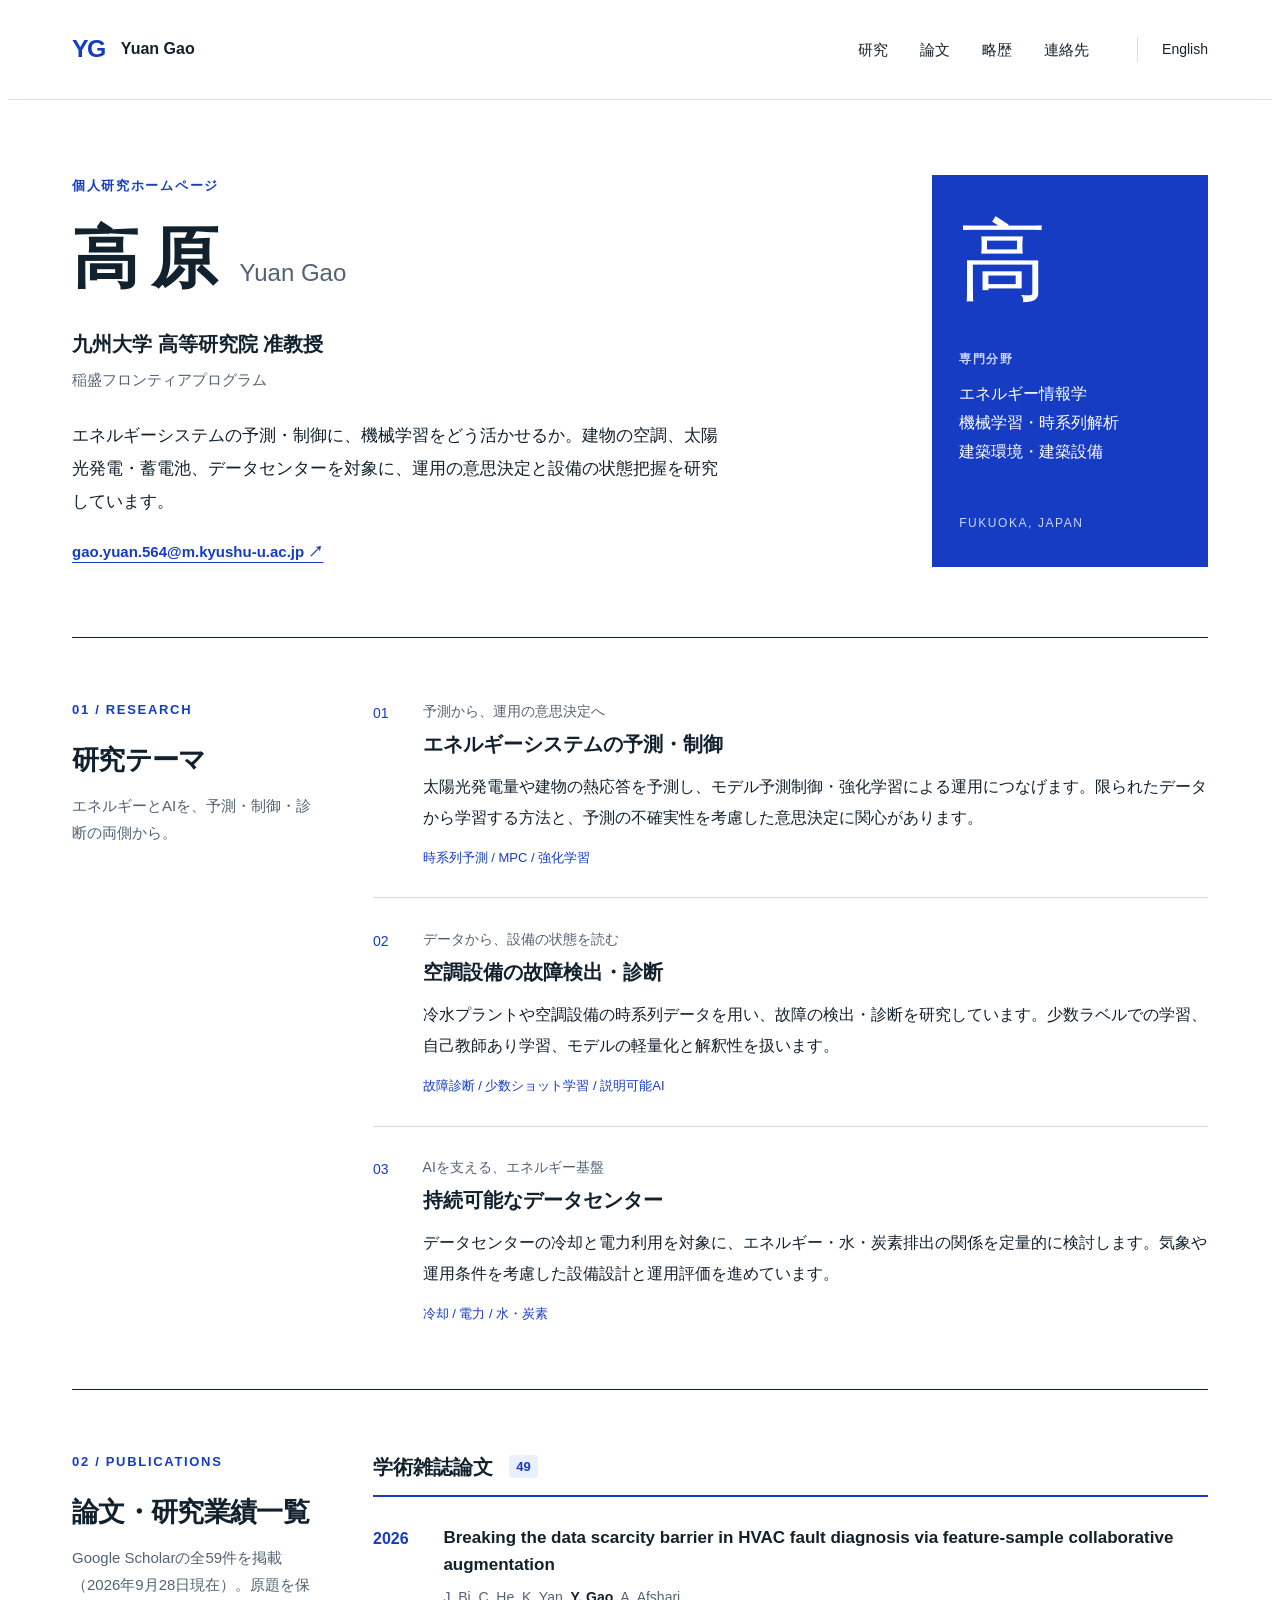
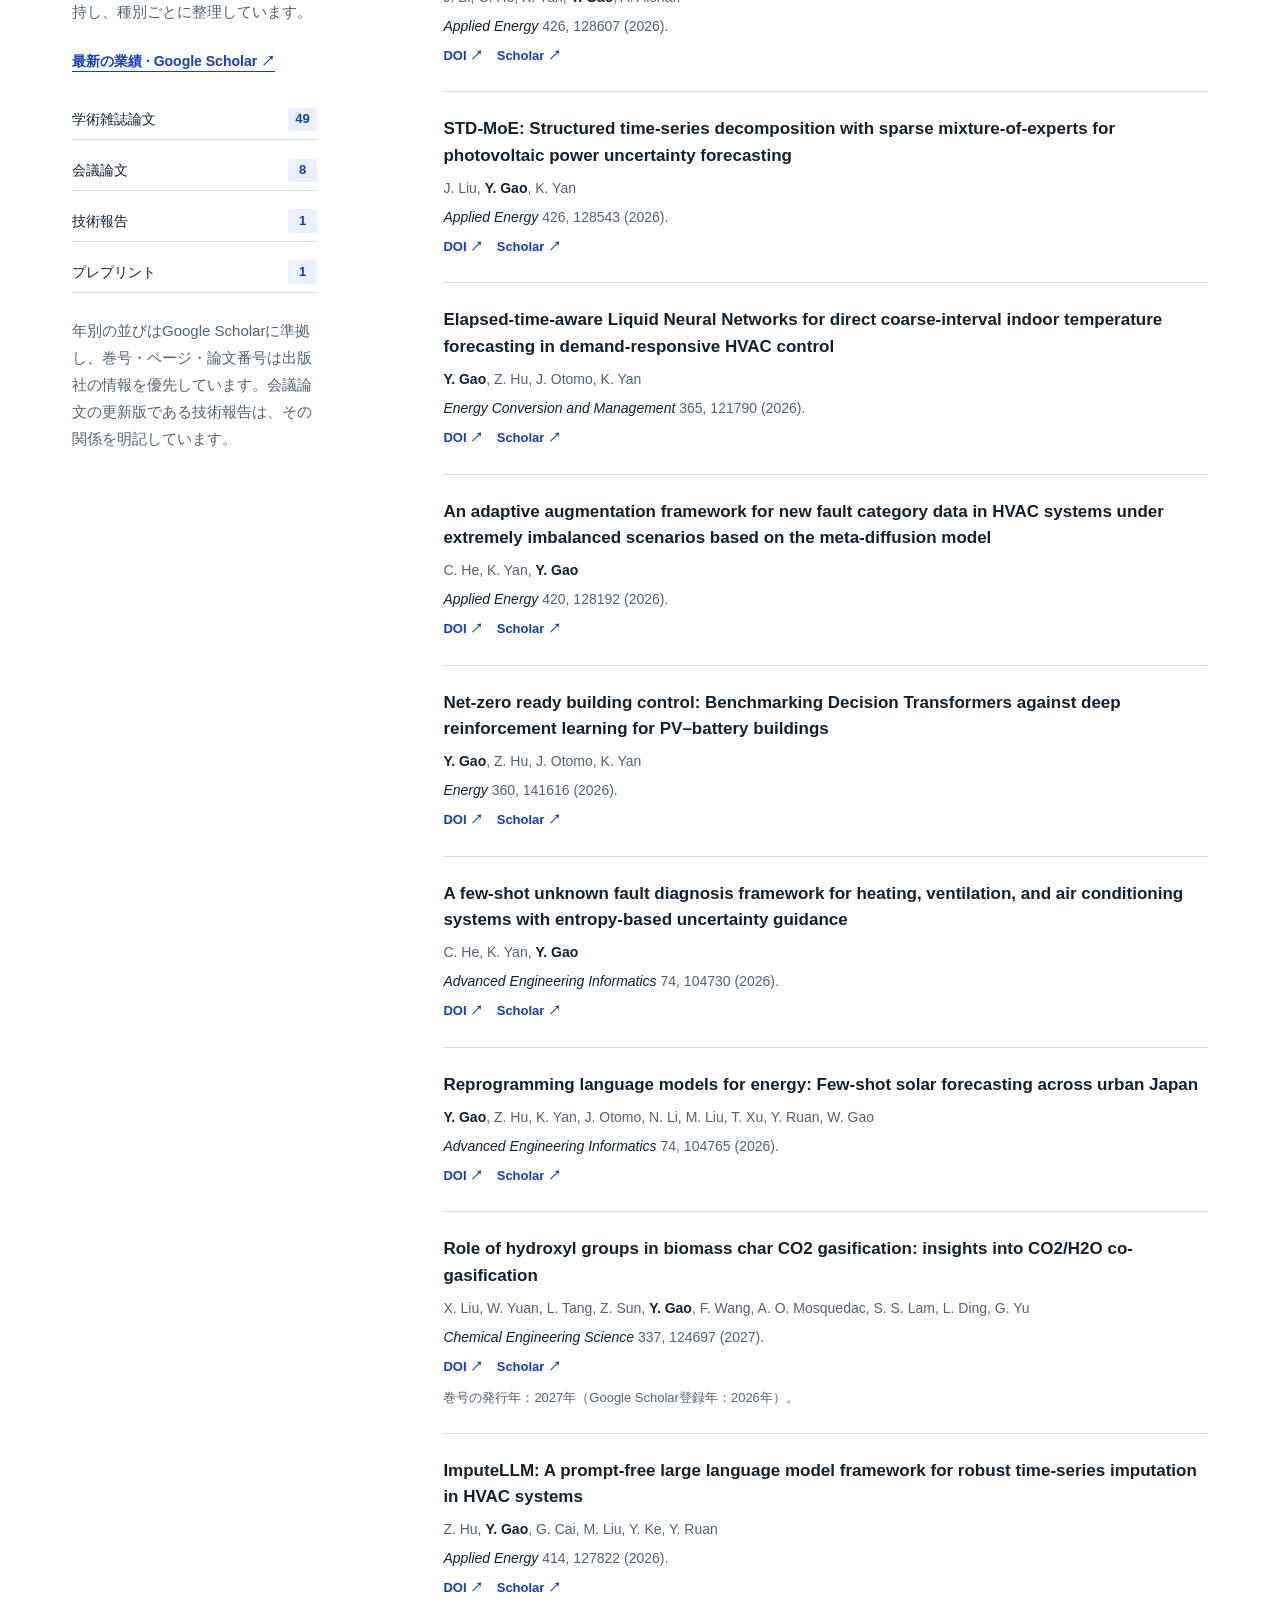
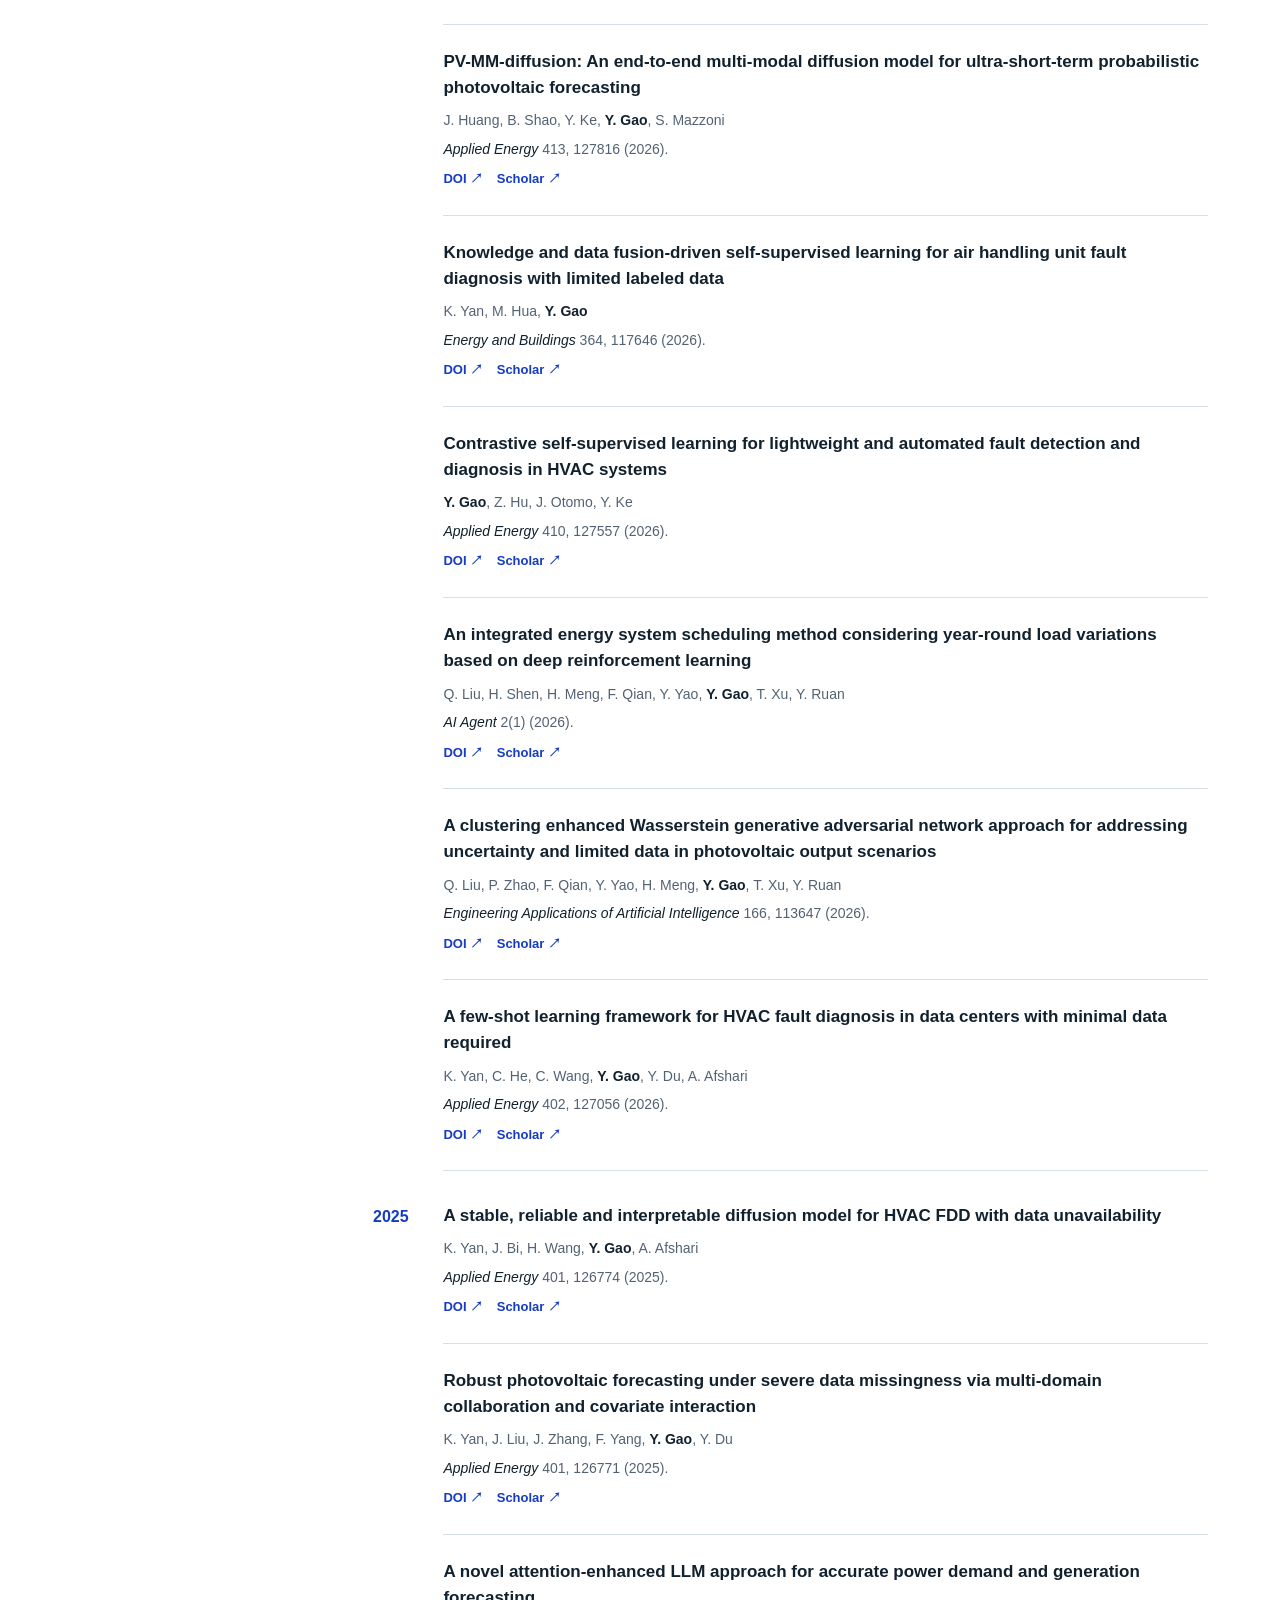
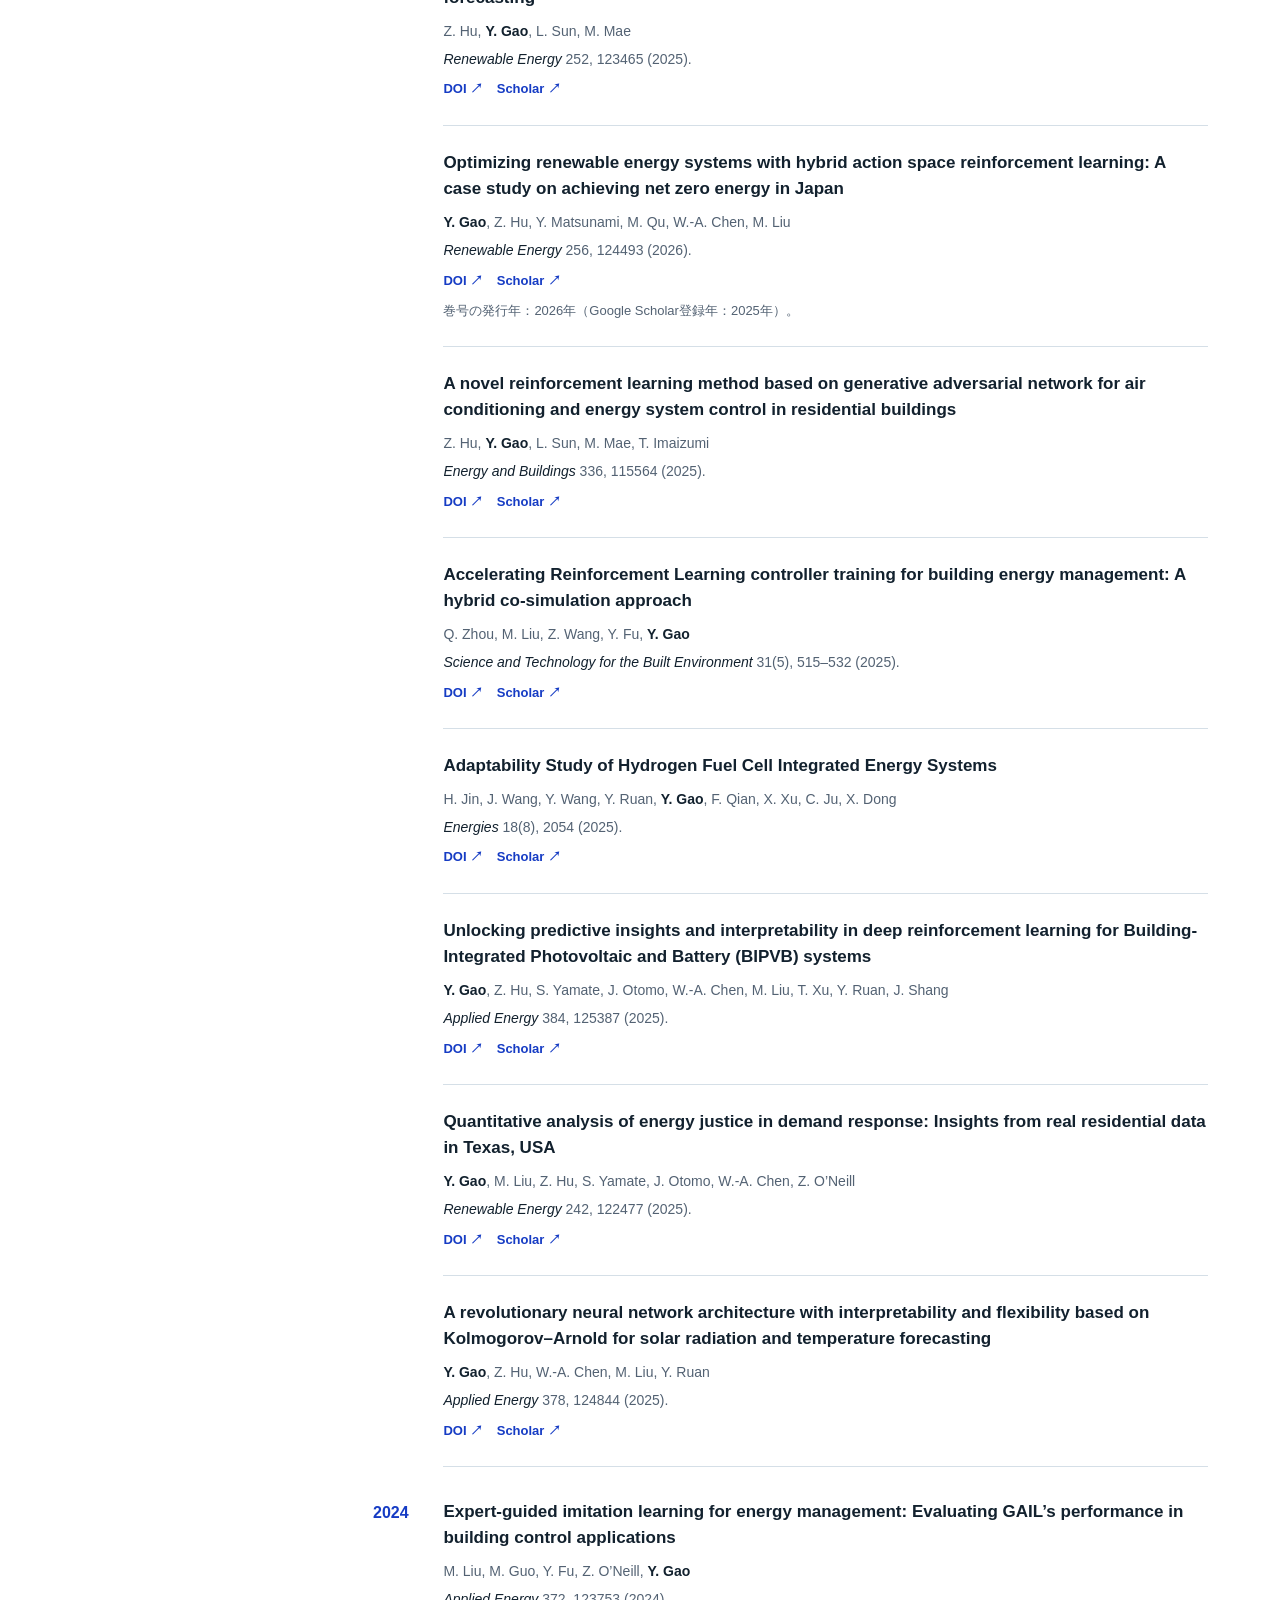
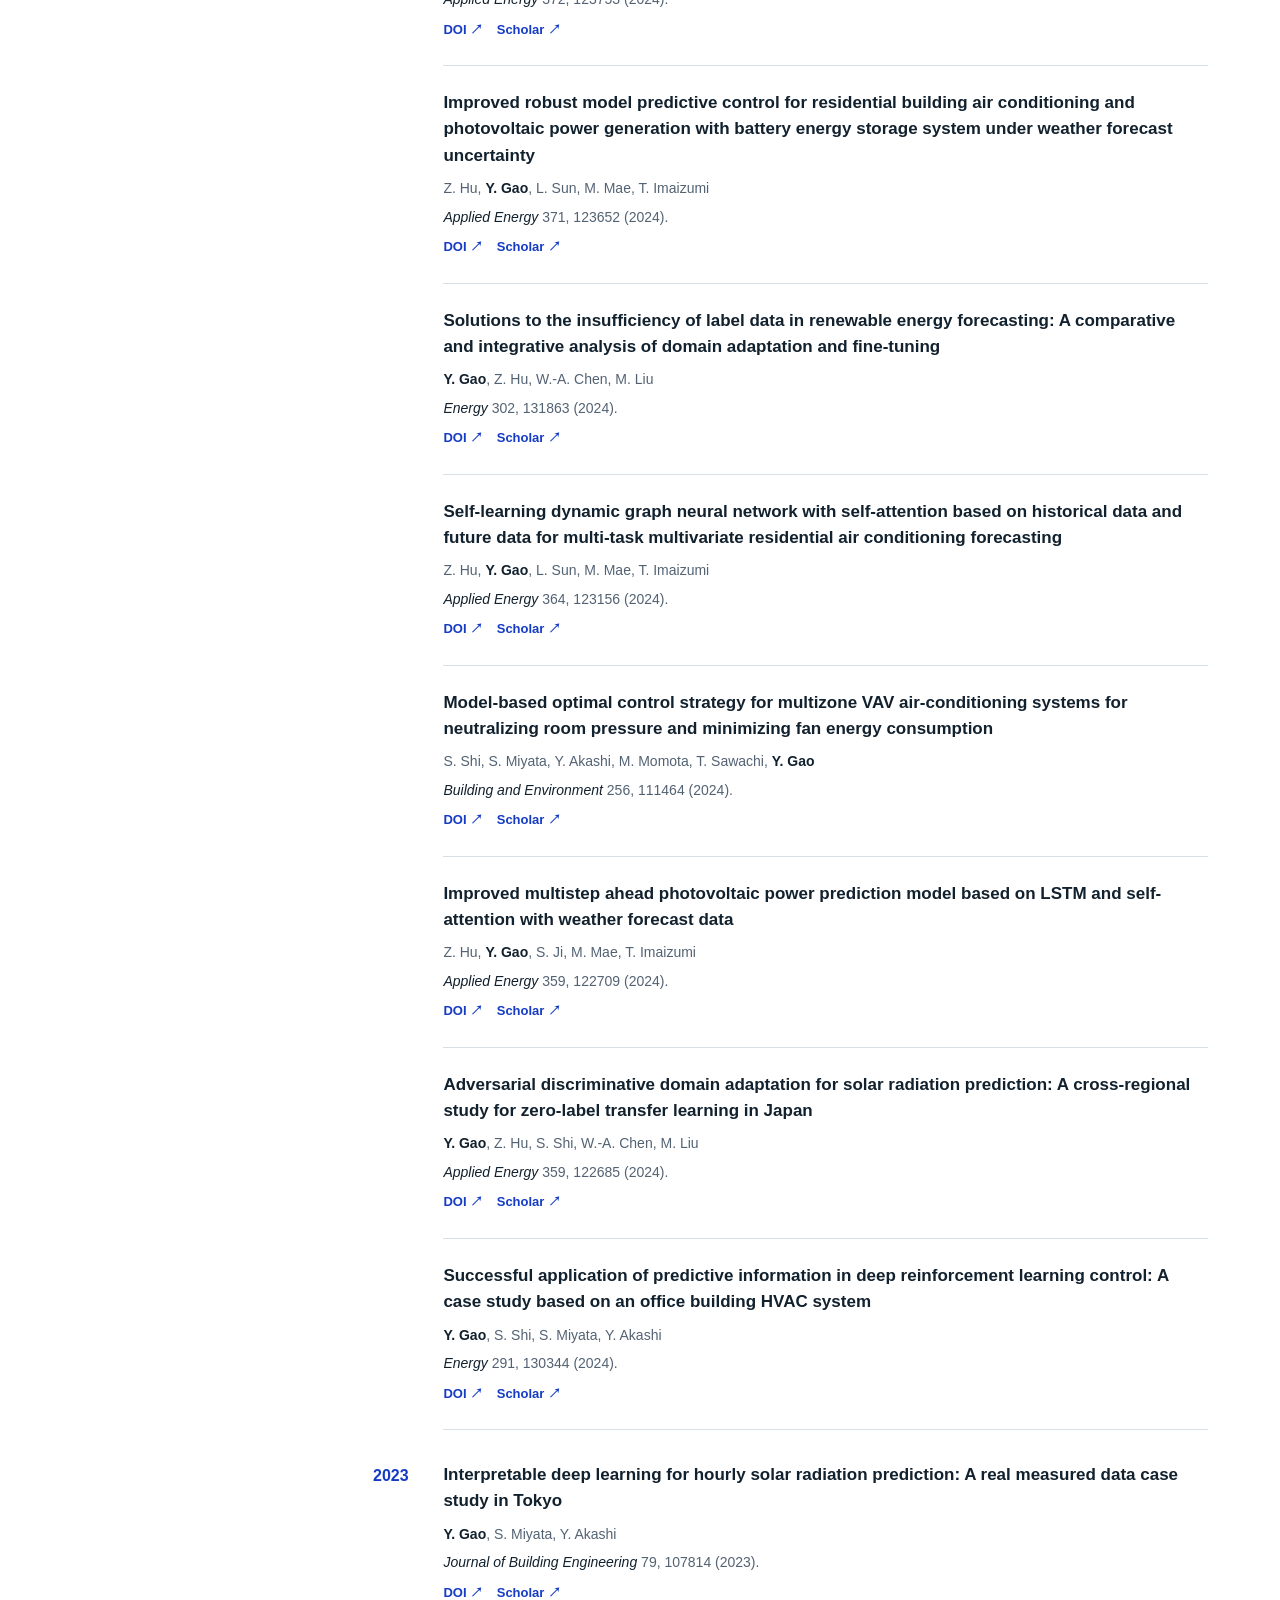
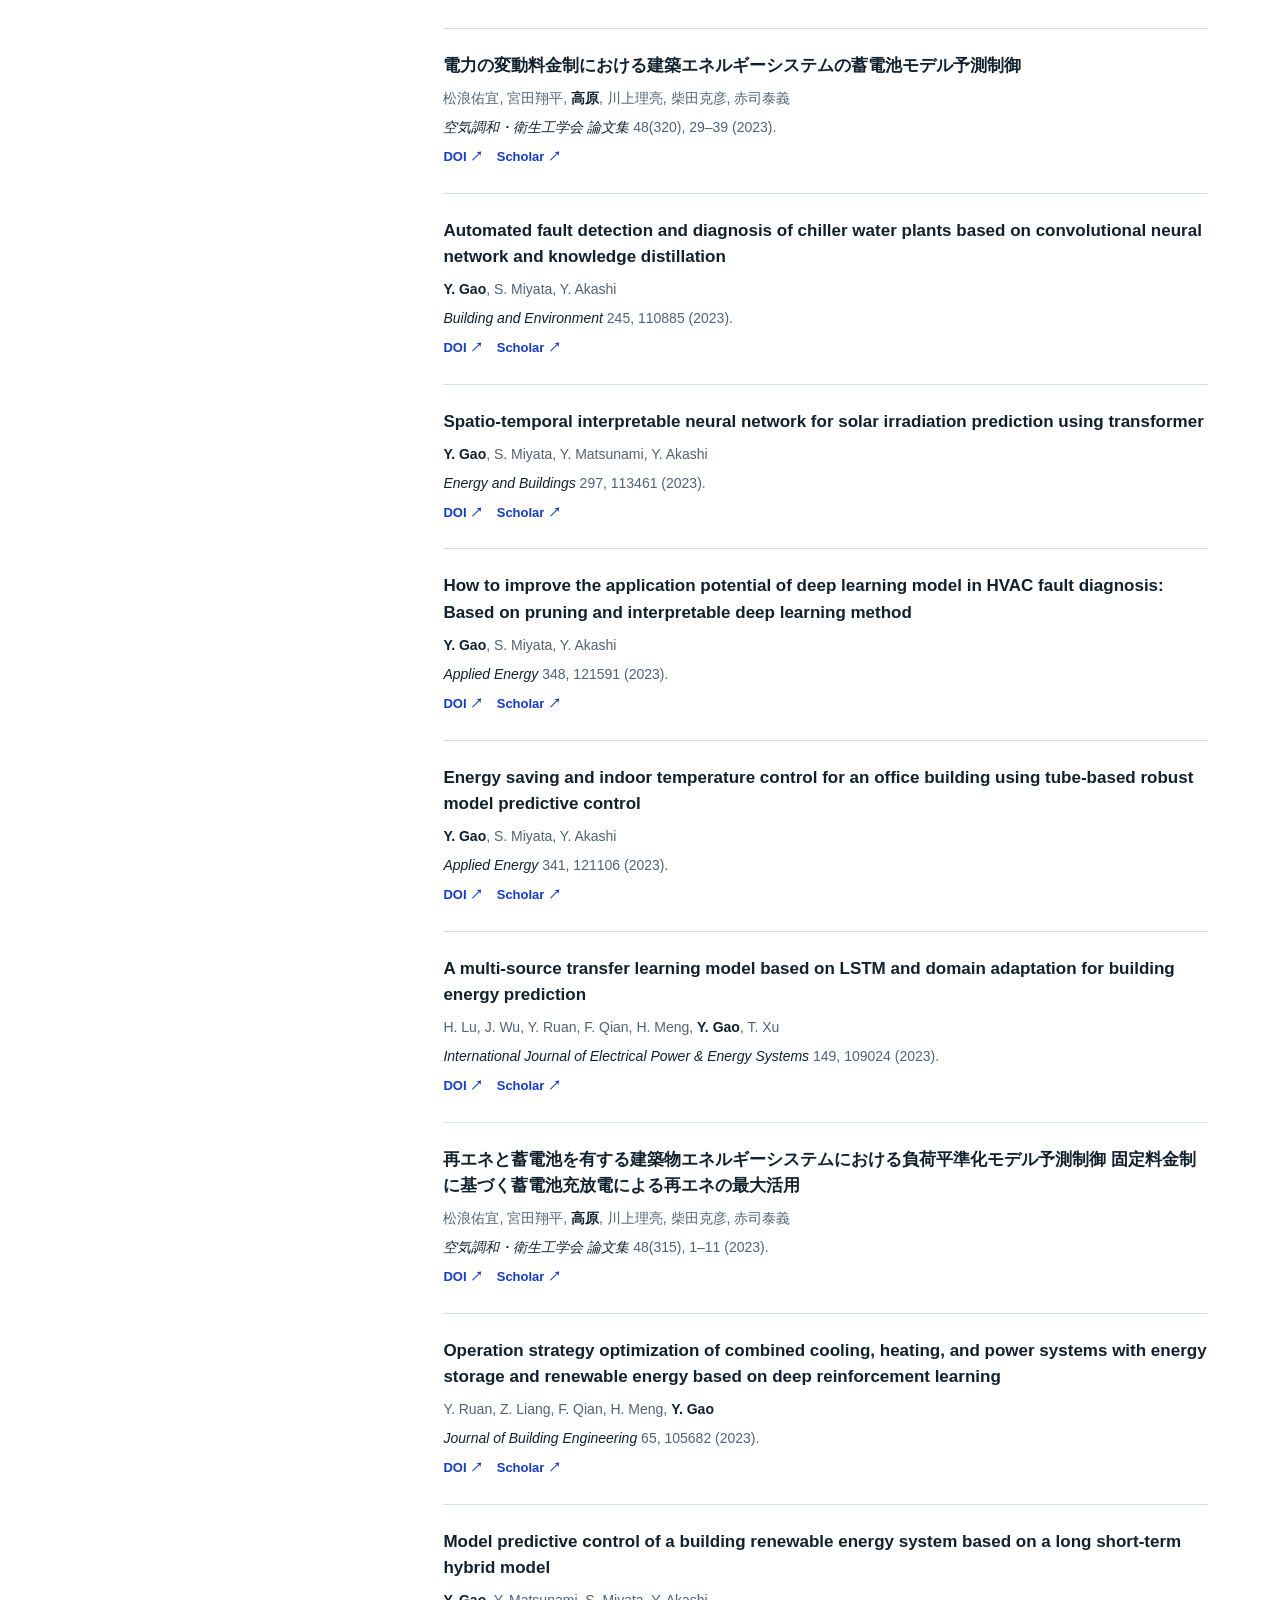
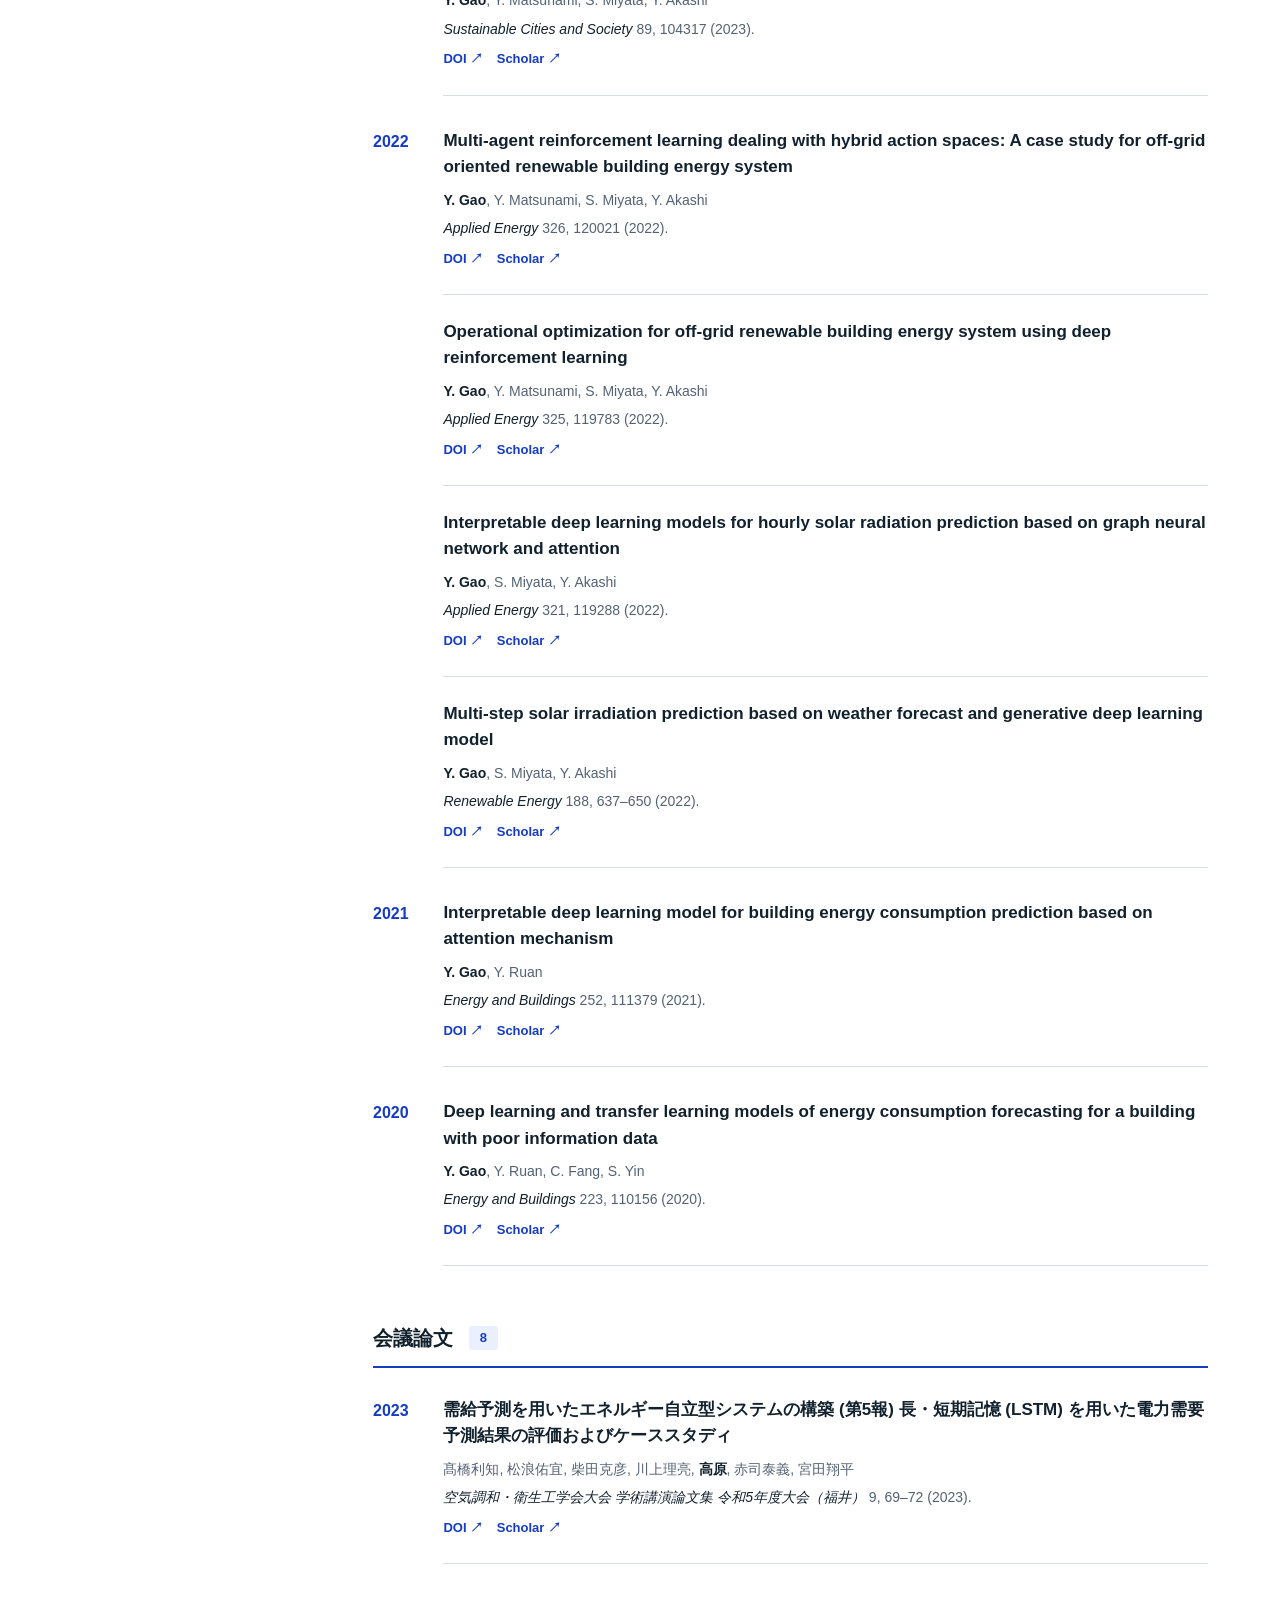
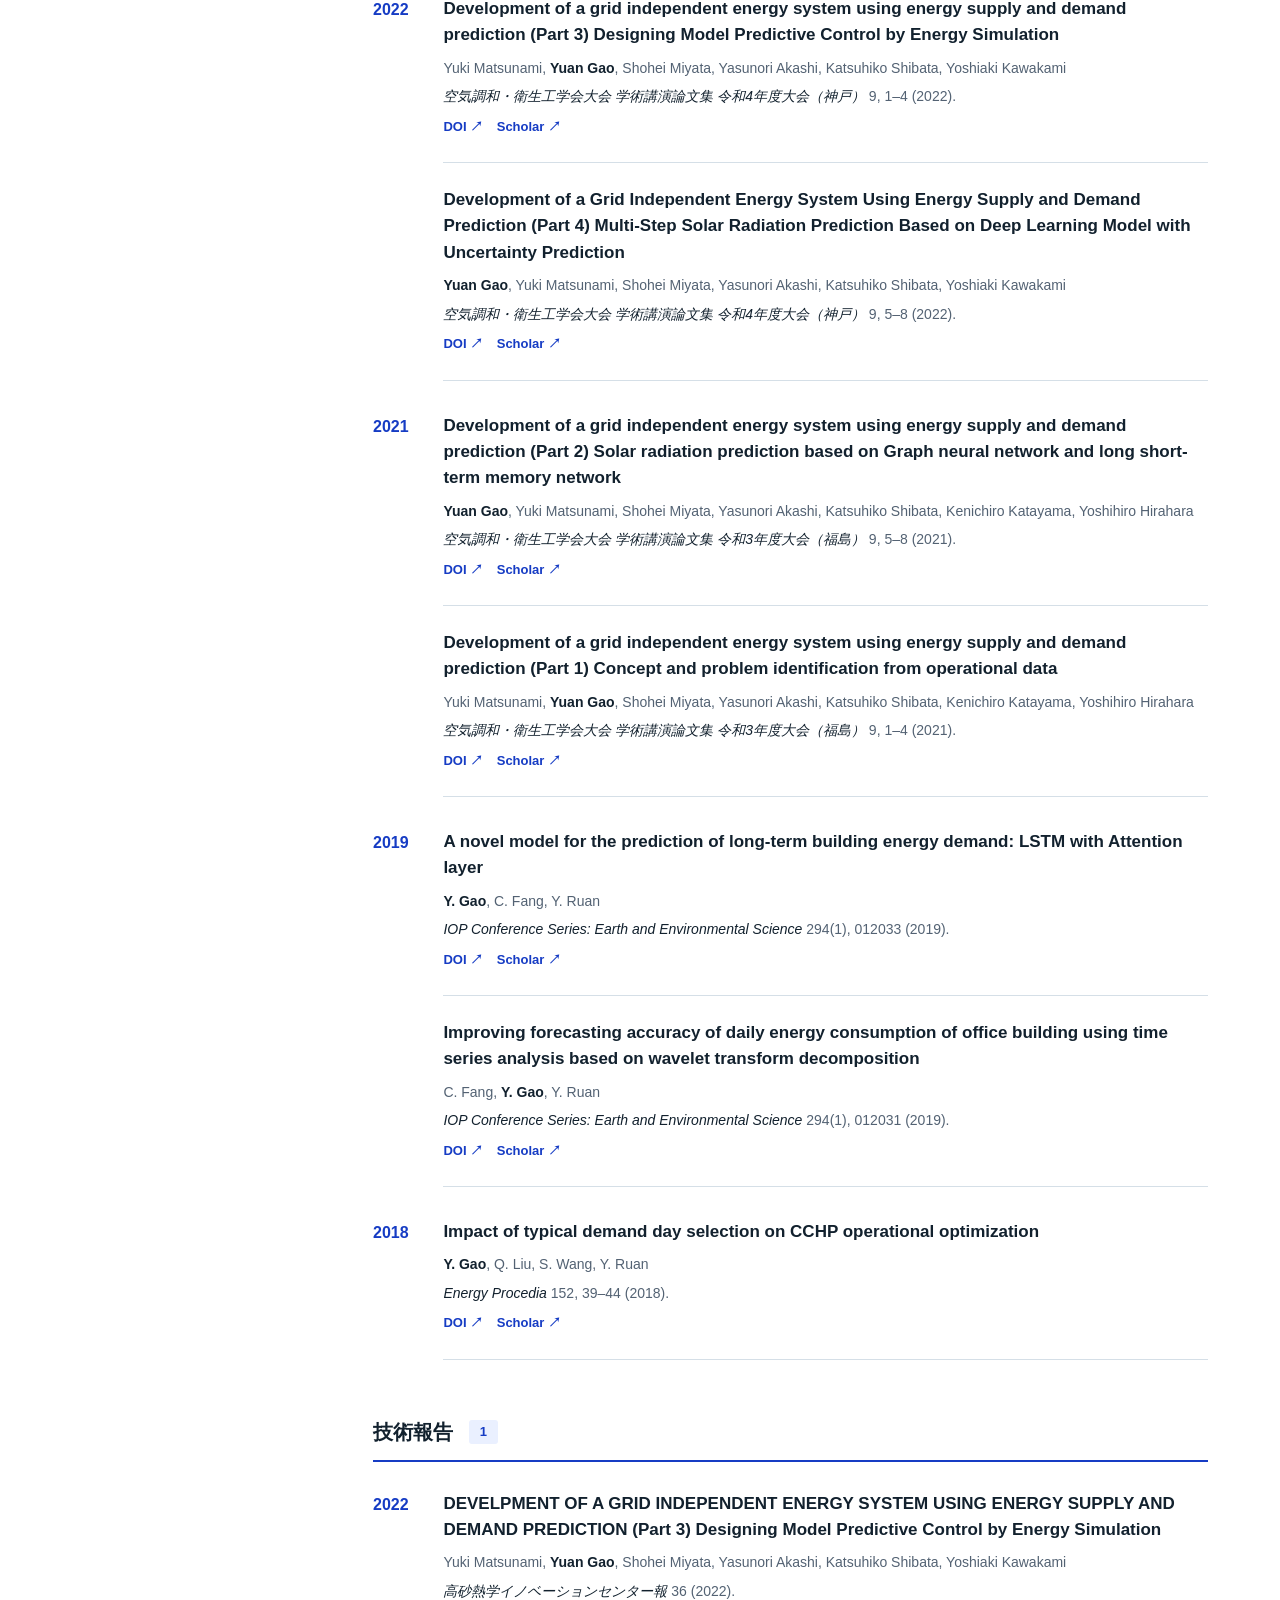
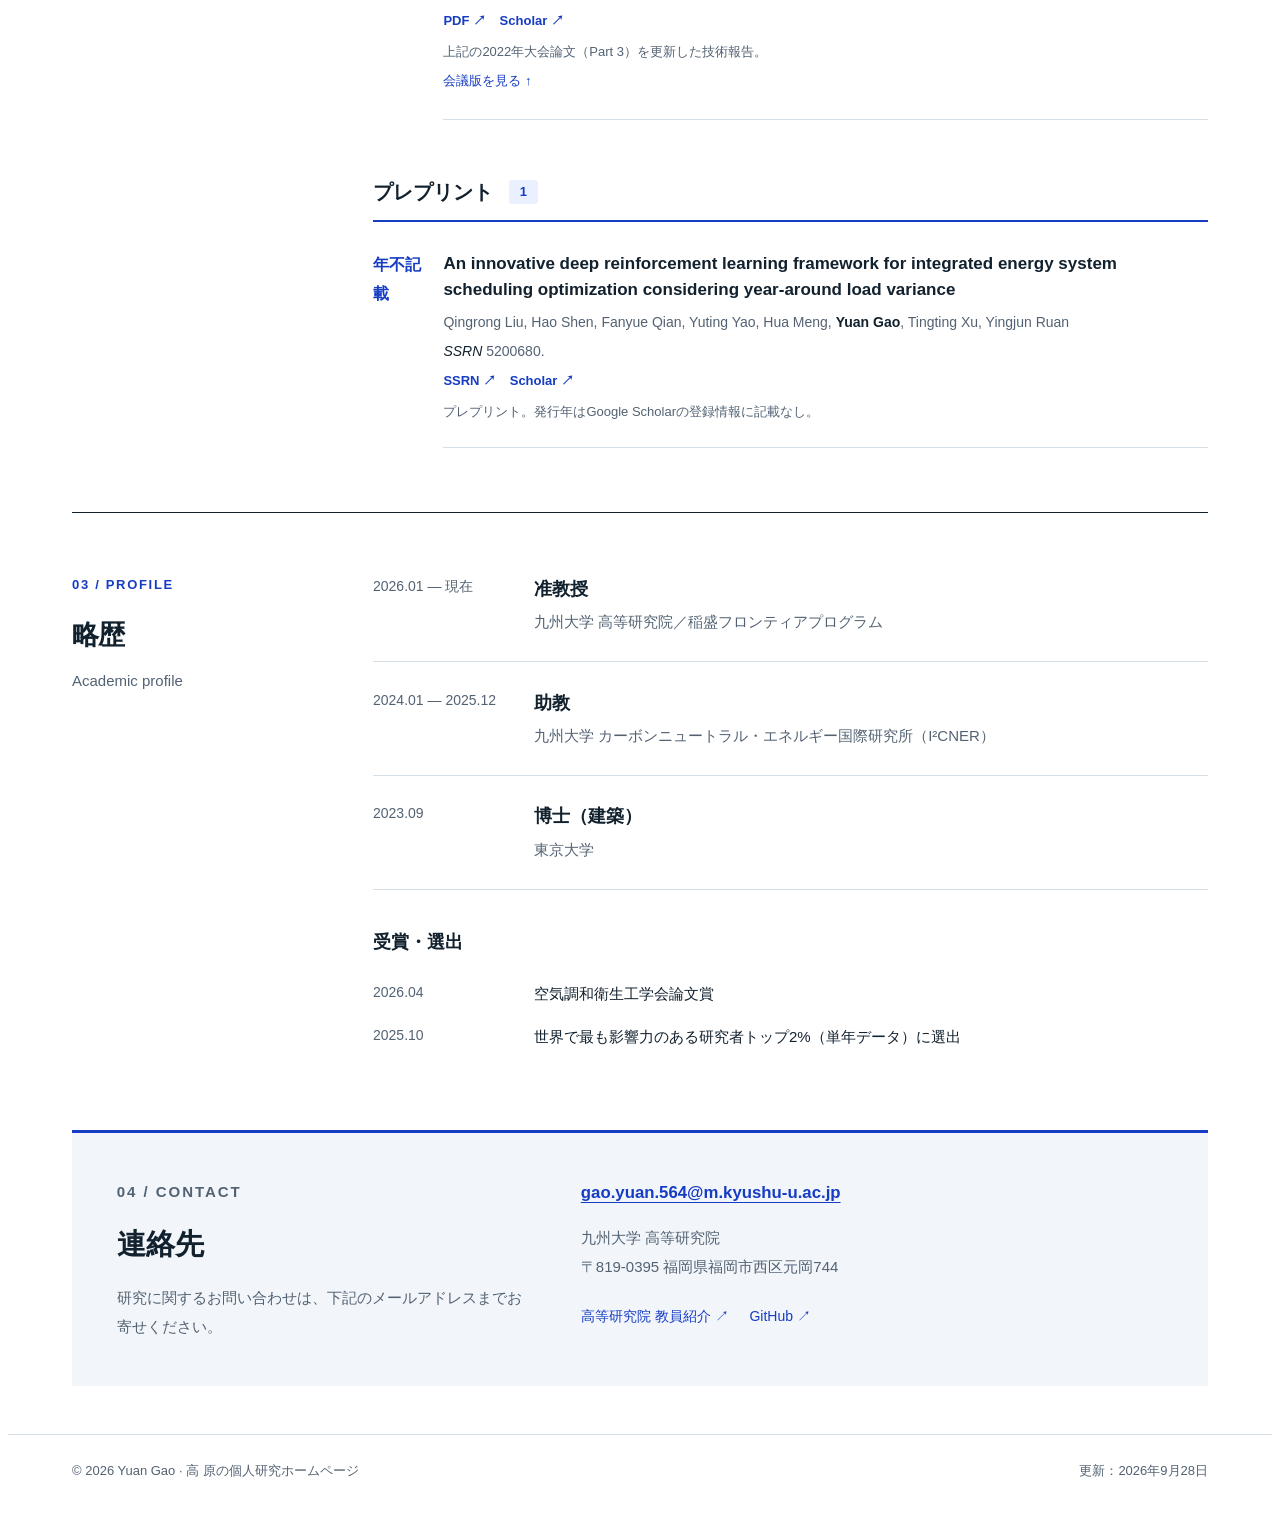
==== commit bf48a67b: "Polish preprint citation punctuation" ====
--- a/index.html
+++ b/index.html
@@ -9,7 +9,7 @@
 <header class="header"><a class="wordmark" href="./" aria-label="Yuan Gao home">YG<span>Yuan Gao</span></a><nav aria-label="メインナビゲーション"><a href="#research">研究</a><a href="#publications">論文</a><a href="#profile">略歴</a><a href="#contact">連絡先</a></nav><a class="language" href="en/" lang="en">English</a></header>
 <main id="main"><section class="hero" aria-labelledby="name"><div class="hero-main"><p class="eyebrow">個人研究ホームページ</p><h1 id="name">高 原<span>Yuan Gao</span></h1><p class="role">九州大学 高等研究院 准教授</p><p class="program">稲盛フロンティアプログラム</p><p class="intro">エネルギーシステムの予測・制御に、機械学習をどう活かせるか。建物の空調、太陽光発電・蓄電池、データセンターを対象に、運用の意思決定と設備の状態把握を研究しています。</p><a class="text-link" href="mailto:gao.yuan.564@m.kyushu-u.ac.jp">gao.yuan.564@m.kyushu-u.ac.jp ↗</a></div><aside class="hero-aside"><span class="monogram" aria-hidden="true">高</span><p class="eyebrow">専門分野</p><p class="field-list">エネルギー情報学<br>機械学習・時系列解析<br>建築環境・建築設備</p><span class="place">FUKUOKA, JAPAN</span></aside></section>
 <section id="research" class="section"><div class="section-head"><p class="section-index">01 / RESEARCH</p><h2>研究テーマ</h2><p>エネルギーとAIを、予測・制御・診断の両側から。</p></div><div class="research-list"><article class="research-item"><span class="number">01</span><div><p class="kicker">予測から、運用の意思決定へ</p><h3>エネルギーシステムの予測・制御</h3><p>太陽光発電量や建物の熱応答を予測し、モデル予測制御・強化学習による運用につなげます。限られたデータから学習する方法と、予測の不確実性を考慮した意思決定に関心があります。</p><p class="tags">時系列予測 / MPC / 強化学習</p></div></article><article class="research-item"><span class="number">02</span><div><p class="kicker">データから、設備の状態を読む</p><h3>空調設備の故障検出・診断</h3><p>冷水プラントや空調設備の時系列データを用い、故障の検出・診断を研究しています。少数ラベルでの学習、自己教師あり学習、モデルの軽量化と解釈性を扱います。</p><p class="tags">故障診断 / 少数ショット学習 / 説明可能AI</p></div></article><article class="research-item"><span class="number">03</span><div><p class="kicker">AIを支える、エネルギー基盤</p><h3>持続可能なデータセンター</h3><p>データセンターの冷却と電力利用を対象に、エネルギー・水・炭素排出の関係を定量的に検討します。気象や運用条件を考慮した設備設計と運用評価を進めています。</p><p class="tags">冷却 / 電力 / 水・炭素</p></div></article></div></section>
-<section id="publications" class="section"><div class="section-head"><p class="section-index">02 / PUBLICATIONS</p><h2>論文・研究業績一覧</h2><p>Google Scholarの全59件を掲載（2026年9月28日現在）。原題を保持し、種別ごとに整理しています。</p><a class="text-link" href="https://scholar.google.com.hk/citations?user=7tbmZAIAAAAJ&amp;hl=en&amp;sortby=pubdate">最新の業績 · Google Scholar ↗</a><nav class="pub-nav" aria-label="業績の種類"><a href="#pub-journal">学術雑誌論文<span>49</span></a><a href="#pub-conference">会議論文<span>8</span></a><a href="#pub-report">技術報告<span>1</span></a><a href="#pub-preprint">プレプリント<span>1</span></a></nav><p class="pub-source-note">年別の並びはGoogle Scholarに準拠し、巻号・ページ・論文番号は出版社の情報を優先しています。会議論文の更新版である技術報告は、その関係を明記しています。</p></div><div class="publications"><section class="pub-group" id="pub-journal" aria-labelledby="heading-journal"><h3 class="pub-group-title" id="heading-journal">学術雑誌論文 <span>49</span></h3><div class="pub-year"><p class="pub-year-label">2026</p><ol><li class="publication" id="paper-VL0QpB8kHFEC" data-type="journal"><h4 lang="en"><a href="https://doi.org/10.1016/j.apenergy.2026.128607">Breaking the data scarcity barrier in HVAC fault diagnosis via feature-sample collaborative augmentation</a></h4><p class="authors">J. Bi, C. He, K. Yan, <strong>Y. Gao</strong>, A. Afshari</p><p class="journal"><cite>Applied Energy</cite> 426, 128607 (2026).</p><p class="publication-links"><a class="doi" href="https://doi.org/10.1016/j.apenergy.2026.128607">DOI ↗</a> <a class="doi" href="https://scholar.google.com.hk/citations?view_op=view_citation&amp;hl=en&amp;user=7tbmZAIAAAAJ&amp;citation_for_view=7tbmZAIAAAAJ:VL0QpB8kHFEC">Scholar ↗</a></p></li><li class="publication" id="paper-ye4kPcJQO24C" data-type="journal"><h4 lang="en"><a href="https://doi.org/10.1016/j.apenergy.2026.128543">STD-MoE: Structured time-series decomposition with sparse mixture-of-experts for photovoltaic power uncertainty forecasting</a></h4><p class="authors">J. Liu, <strong>Y. Gao</strong>, K. Yan</p><p class="journal"><cite>Applied Energy</cite> 426, 128543 (2026).</p><p class="publication-links"><a class="doi" href="https://doi.org/10.1016/j.apenergy.2026.128543">DOI ↗</a> <a class="doi" href="https://scholar.google.com.hk/citations?view_op=view_citation&amp;hl=en&amp;user=7tbmZAIAAAAJ&amp;citation_for_view=7tbmZAIAAAAJ:ye4kPcJQO24C">Scholar ↗</a></p></li><li class="publication" id="paper-tkaPQYYpVKoC" data-type="journal"><h4 lang="en"><a href="https://doi.org/10.1016/j.enconman.2026.121790">Elapsed-time-aware Liquid Neural Networks for direct coarse-interval indoor temperature forecasting in demand-responsive HVAC control</a></h4><p class="authors"><strong>Y. Gao</strong>, Z. Hu, J. Otomo, K. Yan</p><p class="journal"><cite>Energy Conversion and Management</cite> 365, 121790 (2026).</p><p class="publication-links"><a class="doi" href="https://doi.org/10.1016/j.enconman.2026.121790">DOI ↗</a> <a class="doi" href="https://scholar.google.com.hk/citations?view_op=view_citation&amp;hl=en&amp;user=7tbmZAIAAAAJ&amp;citation_for_view=7tbmZAIAAAAJ:tkaPQYYpVKoC">Scholar ↗</a></p></li><li class="publication" id="paper-Y5dfb0dijaUC" data-type="journal"><h4 lang="en"><a href="https://doi.org/10.1016/j.apenergy.2026.128192">An adaptive augmentation framework for new fault category data in HVAC systems under extremely imbalanced scenarios based on the meta-diffusion model</a></h4><p class="authors">C. He, K. Yan, <strong>Y. Gao</strong></p><p class="journal"><cite>Applied Energy</cite> 420, 128192 (2026).</p><p class="publication-links"><a class="doi" href="https://doi.org/10.1016/j.apenergy.2026.128192">DOI ↗</a> <a class="doi" href="https://scholar.google.com.hk/citations?view_op=view_citation&amp;hl=en&amp;user=7tbmZAIAAAAJ&amp;citation_for_view=7tbmZAIAAAAJ:Y5dfb0dijaUC">Scholar ↗</a></p></li><li class="publication" id="paper-_B80troHkn4C" data-type="journal"><h4 lang="en"><a href="https://doi.org/10.1016/j.energy.2026.141616">Net-zero ready building control: Benchmarking Decision Transformers against deep reinforcement learning for PV–battery buildings</a></h4><p class="authors"><strong>Y. Gao</strong>, Z. Hu, J. Otomo, K. Yan</p><p class="journal"><cite>Energy</cite> 360, 141616 (2026).</p><p class="publication-links"><a class="doi" href="https://doi.org/10.1016/j.energy.2026.141616">DOI ↗</a> <a class="doi" href="https://scholar.google.com.hk/citations?view_op=view_citation&amp;hl=en&amp;user=7tbmZAIAAAAJ&amp;citation_for_view=7tbmZAIAAAAJ:_B80troHkn4C">Scholar ↗</a></p></li><li class="publication" id="paper-AXPGKjj_ei8C" data-type="journal"><h4 lang="en"><a href="https://doi.org/10.1016/j.aei.2026.104730">A few-shot unknown fault diagnosis framework for heating, ventilation, and air conditioning systems with entropy-based uncertainty guidance</a></h4><p class="authors">C. He, K. Yan, <strong>Y. Gao</strong></p><p class="journal"><cite>Advanced Engineering Informatics</cite> 74, 104730 (2026).</p><p class="publication-links"><a class="doi" href="https://doi.org/10.1016/j.aei.2026.104730">DOI ↗</a> <a class="doi" href="https://scholar.google.com.hk/citations?view_op=view_citation&amp;hl=en&amp;user=7tbmZAIAAAAJ&amp;citation_for_view=7tbmZAIAAAAJ:AXPGKjj_ei8C">Scholar ↗</a></p></li><li class="publication" id="paper-Mojj43d5GZwC" data-type="journal"><h4 lang="en"><a href="https://doi.org/10.1016/j.aei.2026.104765">Reprogramming language models for energy: Few-shot solar forecasting across urban Japan</a></h4><p class="authors"><strong>Y. Gao</strong>, Z. Hu, K. Yan, J. Otomo, N. Li, M. Liu, T. Xu, Y. Ruan, W. Gao</p><p class="journal"><cite>Advanced Engineering Informatics</cite> 74, 104765 (2026).</p><p class="publication-links"><a class="doi" href="https://doi.org/10.1016/j.aei.2026.104765">DOI ↗</a> <a class="doi" href="https://scholar.google.com.hk/citations?view_op=view_citation&amp;hl=en&amp;user=7tbmZAIAAAAJ&amp;citation_for_view=7tbmZAIAAAAJ:Mojj43d5GZwC">Scholar ↗</a></p></li><li class="publication" id="paper-SdhP9T11ey4C" data-type="journal"><h4 lang="en"><a href="https://doi.org/10.1016/j.ces.2026.124697">Role of hydroxyl groups in biomass char CO2 gasification: insights into CO2/H2O co-gasification</a></h4><p class="authors">X. Liu, W. Yuan, L. Tang, Z. Sun, <strong>Y. Gao</strong>, F. Wang, A. O. Mosquedac, S. S. Lam, L. Ding, G. Yu</p><p class="journal"><cite>Chemical Engineering Science</cite> 337, 124697 (2027).</p><p class="publication-links"><a class="doi" href="https://doi.org/10.1016/j.ces.2026.124697">DOI ↗</a> <a class="doi" href="https://scholar.google.com.hk/citations?view_op=view_citation&amp;hl=en&amp;user=7tbmZAIAAAAJ&amp;citation_for_view=7tbmZAIAAAAJ:SdhP9T11ey4C">Scholar ↗</a></p><p class="publication-note">巻号の発行年：2027年（Google Scholar登録年：2026年）。</p></li><li class="publication" id="paper-XiVPGOgt02cC" data-type="journal"><h4 lang="en"><a href="https://doi.org/10.1016/j.apenergy.2026.127822">ImputeLLM: A prompt-free large language model framework for robust time-series imputation in HVAC systems</a></h4><p class="authors">Z. Hu, <strong>Y. Gao</strong>, G. Cai, M. Liu, Y. Ke, Y. Ruan</p><p class="journal"><cite>Applied Energy</cite> 414, 127822 (2026).</p><p class="publication-links"><a class="doi" href="https://doi.org/10.1016/j.apenergy.2026.127822">DOI ↗</a> <a class="doi" href="https://scholar.google.com.hk/citations?view_op=view_citation&amp;hl=en&amp;user=7tbmZAIAAAAJ&amp;citation_for_view=7tbmZAIAAAAJ:XiVPGOgt02cC">Scholar ↗</a></p></li><li class="publication" id="paper-bnK-pcrLprsC" data-type="journal"><h4 lang="en"><a href="https://doi.org/10.1016/j.apenergy.2026.127816">PV-MM-diffusion: An end-to-end multi-modal diffusion model for ultra-short-term probabilistic photovoltaic forecasting</a></h4><p class="authors">J. Huang, B. Shao, Y. Ke, <strong>Y. Gao</strong>, S. Mazzoni</p><p class="journal"><cite>Applied Energy</cite> 413, 127816 (2026).</p><p class="publication-links"><a class="doi" href="https://doi.org/10.1016/j.apenergy.2026.127816">DOI ↗</a> <a class="doi" href="https://scholar.google.com.hk/citations?view_op=view_citation&amp;hl=en&amp;user=7tbmZAIAAAAJ&amp;citation_for_view=7tbmZAIAAAAJ:bnK-pcrLprsC">Scholar ↗</a></p></li><li class="publication" id="paper-eMMeJKvmdy0C" data-type="journal"><h4 lang="en"><a href="https://doi.org/10.1016/j.enbuild.2026.117646">Knowledge and data fusion-driven self-supervised learning for air handling unit fault diagnosis with limited labeled data</a></h4><p class="authors">K. Yan, M. Hua, <strong>Y. Gao</strong></p><p class="journal"><cite>Energy and Buildings</cite> 364, 117646 (2026).</p><p class="publication-links"><a class="doi" href="https://doi.org/10.1016/j.enbuild.2026.117646">DOI ↗</a> <a class="doi" href="https://scholar.google.com.hk/citations?view_op=view_citation&amp;hl=en&amp;user=7tbmZAIAAAAJ&amp;citation_for_view=7tbmZAIAAAAJ:eMMeJKvmdy0C">Scholar ↗</a></p></li><li class="publication" id="paper-geHnlv5EZngC" data-type="journal"><h4 lang="en"><a href="https://doi.org/10.1016/j.apenergy.2026.127557">Contrastive self-supervised learning for lightweight and automated fault detection and diagnosis in HVAC systems</a></h4><p class="authors"><strong>Y. Gao</strong>, Z. Hu, J. Otomo, Y. Ke</p><p class="journal"><cite>Applied Energy</cite> 410, 127557 (2026).</p><p class="publication-links"><a class="doi" href="https://doi.org/10.1016/j.apenergy.2026.127557">DOI ↗</a> <a class="doi" href="https://scholar.google.com.hk/citations?view_op=view_citation&amp;hl=en&amp;user=7tbmZAIAAAAJ&amp;citation_for_view=7tbmZAIAAAAJ:geHnlv5EZngC">Scholar ↗</a></p></li><li class="publication" id="paper-olpn-zPbct0C" data-type="journal"><h4 lang="en"><a href="https://doi.org/10.20517/aiagent.2025.12">An integrated energy system scheduling method considering year-round load variations based on deep reinforcement learning</a></h4><p class="authors">Q. Liu, H. Shen, H. Meng, F. Qian, Y. Yao, <strong>Y. Gao</strong>, T. Xu, Y. Ruan</p><p class="journal"><cite>AI Agent</cite> 2(1)  (2026).</p><p class="publication-links"><a class="doi" href="https://doi.org/10.20517/aiagent.2025.12">DOI ↗</a> <a class="doi" href="https://scholar.google.com.hk/citations?view_op=view_citation&amp;hl=en&amp;user=7tbmZAIAAAAJ&amp;citation_for_view=7tbmZAIAAAAJ:olpn-zPbct0C">Scholar ↗</a></p></li><li class="publication" id="paper-l7t_Zn2s7bgC" data-type="journal"><h4 lang="en"><a href="https://doi.org/10.1016/j.engappai.2025.113647">A clustering enhanced Wasserstein generative adversarial network approach for addressing uncertainty and limited data in photovoltaic output scenarios</a></h4><p class="authors">Q. Liu, P. Zhao, F. Qian, Y. Yao, H. Meng, <strong>Y. Gao</strong>, T. Xu, Y. Ruan</p><p class="journal"><cite>Engineering Applications of Artificial Intelligence</cite> 166, 113647 (2026).</p><p class="publication-links"><a class="doi" href="https://doi.org/10.1016/j.engappai.2025.113647">DOI ↗</a> <a class="doi" href="https://scholar.google.com.hk/citations?view_op=view_citation&amp;hl=en&amp;user=7tbmZAIAAAAJ&amp;citation_for_view=7tbmZAIAAAAJ:l7t_Zn2s7bgC">Scholar ↗</a></p></li><li class="publication" id="paper-u9iWguZQMMsC" data-type="journal"><h4 lang="en"><a href="https://doi.org/10.1016/j.apenergy.2025.127056">A few-shot learning framework for HVAC fault diagnosis in data centers with minimal data required</a></h4><p class="authors">K. Yan, C. He, C. Wang, <strong>Y. Gao</strong>, Y. Du, A. Afshari</p><p class="journal"><cite>Applied Energy</cite> 402, 127056 (2026).</p><p class="publication-links"><a class="doi" href="https://doi.org/10.1016/j.apenergy.2025.127056">DOI ↗</a> <a class="doi" href="https://scholar.google.com.hk/citations?view_op=view_citation&amp;hl=en&amp;user=7tbmZAIAAAAJ&amp;citation_for_view=7tbmZAIAAAAJ:u9iWguZQMMsC">Scholar ↗</a></p></li></ol></div><div class="pub-year"><p class="pub-year-label">2025</p><ol><li class="publication" id="paper-OU6Ihb5iCvQC" data-type="journal"><h4 lang="en"><a href="https://doi.org/10.1016/j.apenergy.2025.126774">A stable, reliable and interpretable diffusion model for HVAC FDD with data unavailability</a></h4><p class="authors">K. Yan, J. Bi, H. Wang, <strong>Y. Gao</strong>, A. Afshari</p><p class="journal"><cite>Applied Energy</cite> 401, 126774 (2025).</p><p class="publication-links"><a class="doi" href="https://doi.org/10.1016/j.apenergy.2025.126774">DOI ↗</a> <a class="doi" href="https://scholar.google.com.hk/citations?view_op=view_citation&amp;hl=en&amp;user=7tbmZAIAAAAJ&amp;citation_for_view=7tbmZAIAAAAJ:OU6Ihb5iCvQC">Scholar ↗</a></p></li><li class="publication" id="paper-uWQEDVKXjbEC" data-type="journal"><h4 lang="en"><a href="https://doi.org/10.1016/j.apenergy.2025.126771">Robust photovoltaic forecasting under severe data missingness via multi-domain collaboration and covariate interaction</a></h4><p class="authors">K. Yan, J. Liu, J. Zhang, F. Yang, <strong>Y. Gao</strong>, Y. Du</p><p class="journal"><cite>Applied Energy</cite> 401, 126771 (2025).</p><p class="publication-links"><a class="doi" href="https://doi.org/10.1016/j.apenergy.2025.126771">DOI ↗</a> <a class="doi" href="https://scholar.google.com.hk/citations?view_op=view_citation&amp;hl=en&amp;user=7tbmZAIAAAAJ&amp;citation_for_view=7tbmZAIAAAAJ:uWQEDVKXjbEC">Scholar ↗</a></p></li><li class="publication" id="paper-P5F9QuxV20EC" data-type="journal"><h4 lang="en"><a href="https://doi.org/10.1016/j.renene.2025.123465">A novel attention-enhanced LLM approach for accurate power demand and generation forecasting</a></h4><p class="authors">Z. Hu, <strong>Y. Gao</strong>, L. Sun, M. Mae</p><p class="journal"><cite>Renewable Energy</cite> 252, 123465 (2025).</p><p class="publication-links"><a class="doi" href="https://doi.org/10.1016/j.renene.2025.123465">DOI ↗</a> <a class="doi" href="https://scholar.google.com.hk/citations?view_op=view_citation&amp;hl=en&amp;user=7tbmZAIAAAAJ&amp;citation_for_view=7tbmZAIAAAAJ:P5F9QuxV20EC">Scholar ↗</a></p></li><li class="publication" id="paper-p2g8aNsByqUC" data-type="journal"><h4 lang="en"><a href="https://doi.org/10.1016/j.renene.2025.124493">Optimizing renewable energy systems with hybrid action space reinforcement learning: A case study on achieving net zero energy in Japan</a></h4><p class="authors"><strong>Y. Gao</strong>, Z. Hu, Y. Matsunami, M. Qu, W.-A. Chen, M. Liu</p><p class="journal"><cite>Renewable Energy</cite> 256, 124493 (2026).</p><p class="publication-links"><a class="doi" href="https://doi.org/10.1016/j.renene.2025.124493">DOI ↗</a> <a class="doi" href="https://scholar.google.com.hk/citations?view_op=view_citation&amp;hl=en&amp;user=7tbmZAIAAAAJ&amp;citation_for_view=7tbmZAIAAAAJ:p2g8aNsByqUC">Scholar ↗</a></p><p class="publication-note">巻号の発行年：2026年（Google Scholar登録年：2025年）。</p></li><li class="publication" id="paper-bFI3QPDXJZMC" data-type="journal"><h4 lang="en"><a href="https://doi.org/10.1016/j.enbuild.2025.115564">A novel reinforcement learning method based on generative adversarial network for air conditioning and energy system control in residential buildings</a></h4><p class="authors">Z. Hu, <strong>Y. Gao</strong>, L. Sun, M. Mae, T. Imaizumi</p><p class="journal"><cite>Energy and Buildings</cite> 336, 115564 (2025).</p><p class="publication-links"><a class="doi" href="https://doi.org/10.1016/j.enbuild.2025.115564">DOI ↗</a> <a class="doi" href="https://scholar.google.com.hk/citations?view_op=view_citation&amp;hl=en&amp;user=7tbmZAIAAAAJ&amp;citation_for_view=7tbmZAIAAAAJ:bFI3QPDXJZMC">Scholar ↗</a></p></li><li class="publication" id="paper-4OULZ7Gr8RgC" data-type="journal"><h4 lang="en"><a href="https://doi.org/10.1080/23744731.2024.2444818">Accelerating Reinforcement Learning controller training for building energy management: A hybrid co-simulation approach</a></h4><p class="authors">Q. Zhou, M. Liu, Z. Wang, Y. Fu, <strong>Y. Gao</strong></p><p class="journal"><cite>Science and Technology for the Built Environment</cite> 31(5), 515–532 (2025).</p><p class="publication-links"><a class="doi" href="https://doi.org/10.1080/23744731.2024.2444818">DOI ↗</a> <a class="doi" href="https://scholar.google.com.hk/citations?view_op=view_citation&amp;hl=en&amp;user=7tbmZAIAAAAJ&amp;citation_for_view=7tbmZAIAAAAJ:4OULZ7Gr8RgC">Scholar ↗</a></p></li><li class="publication" id="paper-CHSYGLWDkRkC" data-type="journal"><h4 lang="en"><a href="https://doi.org/10.3390/en18082054">Adaptability Study of Hydrogen Fuel Cell Integrated Energy Systems</a></h4><p class="authors">H. Jin, J. Wang, Y. Wang, Y. Ruan, <strong>Y. Gao</strong>, F. Qian, X. Xu, C. Ju, X. Dong</p><p class="journal"><cite>Energies</cite> 18(8), 2054 (2025).</p><p class="publication-links"><a class="doi" href="https://doi.org/10.3390/en18082054">DOI ↗</a> <a class="doi" href="https://scholar.google.com.hk/citations?view_op=view_citation&amp;hl=en&amp;user=7tbmZAIAAAAJ&amp;citation_for_view=7tbmZAIAAAAJ:CHSYGLWDkRkC">Scholar ↗</a></p></li><li class="publication" id="paper-pyW8ca7W8N0C" data-type="journal"><h4 lang="en"><a href="https://doi.org/10.1016/j.apenergy.2025.125387">Unlocking predictive insights and interpretability in deep reinforcement learning for Building-Integrated Photovoltaic and Battery (BIPVB) systems</a></h4><p class="authors"><strong>Y. Gao</strong>, Z. Hu, S. Yamate, J. Otomo, W.-A. Chen, M. Liu, T. Xu, Y. Ruan, J. Shang</p><p class="journal"><cite>Applied Energy</cite> 384, 125387 (2025).</p><p class="publication-links"><a class="doi" href="https://doi.org/10.1016/j.apenergy.2025.125387">DOI ↗</a> <a class="doi" href="https://scholar.google.com.hk/citations?view_op=view_citation&amp;hl=en&amp;user=7tbmZAIAAAAJ&amp;citation_for_view=7tbmZAIAAAAJ:pyW8ca7W8N0C">Scholar ↗</a></p></li><li class="publication" id="paper-f2IySw72cVMC" data-type="journal"><h4 lang="en"><a href="https://doi.org/10.1016/j.renene.2025.122477">Quantitative analysis of energy justice in demand response: Insights from real residential data in Texas, USA</a></h4><p class="authors"><strong>Y. Gao</strong>, M. Liu, Z. Hu, S. Yamate, J. Otomo, W.-A. Chen, Z. O’Neill</p><p class="journal"><cite>Renewable Energy</cite> 242, 122477 (2025).</p><p class="publication-links"><a class="doi" href="https://doi.org/10.1016/j.renene.2025.122477">DOI ↗</a> <a class="doi" href="https://scholar.google.com.hk/citations?view_op=view_citation&amp;hl=en&amp;user=7tbmZAIAAAAJ&amp;citation_for_view=7tbmZAIAAAAJ:f2IySw72cVMC">Scholar ↗</a></p></li><li class="publication" id="paper-g5m5HwL7SMYC" data-type="journal"><h4 lang="en"><a href="https://doi.org/10.1016/j.apenergy.2024.124844">A revolutionary neural network architecture with interpretability and flexibility based on Kolmogorov–Arnold for solar radiation and temperature forecasting</a></h4><p class="authors"><strong>Y. Gao</strong>, Z. Hu, W.-A. Chen, M. Liu, Y. Ruan</p><p class="journal"><cite>Applied Energy</cite> 378, 124844 (2025).</p><p class="publication-links"><a class="doi" href="https://doi.org/10.1016/j.apenergy.2024.124844">DOI ↗</a> <a class="doi" href="https://scholar.google.com.hk/citations?view_op=view_citation&amp;hl=en&amp;user=7tbmZAIAAAAJ&amp;citation_for_view=7tbmZAIAAAAJ:g5m5HwL7SMYC">Scholar ↗</a></p></li></ol></div><div class="pub-year"><p class="pub-year-label">2024</p><ol><li class="publication" id="paper-NaGl4SEjCO4C" data-type="journal"><h4 lang="en"><a href="https://doi.org/10.1016/j.apenergy.2024.123753">Expert-guided imitation learning for energy management: Evaluating GAIL’s performance in building control applications</a></h4><p class="authors">M. Liu, M. Guo, Y. Fu, Z. O’Neill, <strong>Y. Gao</strong></p><p class="journal"><cite>Applied Energy</cite> 372, 123753 (2024).</p><p class="publication-links"><a class="doi" href="https://doi.org/10.1016/j.apenergy.2024.123753">DOI ↗</a> <a class="doi" href="https://scholar.google.com.hk/citations?view_op=view_citation&amp;hl=en&amp;user=7tbmZAIAAAAJ&amp;citation_for_view=7tbmZAIAAAAJ:NaGl4SEjCO4C">Scholar ↗</a></p></li><li class="publication" id="paper-RGFaLdJalmkC" data-type="journal"><h4 lang="en"><a href="https://doi.org/10.1016/j.apenergy.2024.123652">Improved robust model predictive control for residential building air conditioning and photovoltaic power generation with battery energy storage system under weather forecast uncertainty</a></h4><p class="authors">Z. Hu, <strong>Y. Gao</strong>, L. Sun, M. Mae, T. Imaizumi</p><p class="journal"><cite>Applied Energy</cite> 371, 123652 (2024).</p><p class="publication-links"><a class="doi" href="https://doi.org/10.1016/j.apenergy.2024.123652">DOI ↗</a> <a class="doi" href="https://scholar.google.com.hk/citations?view_op=view_citation&amp;hl=en&amp;user=7tbmZAIAAAAJ&amp;citation_for_view=7tbmZAIAAAAJ:RGFaLdJalmkC">Scholar ↗</a></p></li><li class="publication" id="paper-ns9cj8rnVeAC" data-type="journal"><h4 lang="en"><a href="https://doi.org/10.1016/j.energy.2024.131863">Solutions to the insufficiency of label data in renewable energy forecasting: A comparative and integrative analysis of domain adaptation and fine-tuning</a></h4><p class="authors"><strong>Y. Gao</strong>, Z. Hu, W.-A. Chen, M. Liu</p><p class="journal"><cite>Energy</cite> 302, 131863 (2024).</p><p class="publication-links"><a class="doi" href="https://doi.org/10.1016/j.energy.2024.131863">DOI ↗</a> <a class="doi" href="https://scholar.google.com.hk/citations?view_op=view_citation&amp;hl=en&amp;user=7tbmZAIAAAAJ&amp;citation_for_view=7tbmZAIAAAAJ:ns9cj8rnVeAC">Scholar ↗</a></p></li><li class="publication" id="paper-O3NaXMp0MMsC" data-type="journal"><h4 lang="en"><a href="https://doi.org/10.1016/j.apenergy.2024.123156">Self-learning dynamic graph neural network with self-attention based on historical data and future data for multi-task multivariate residential air conditioning forecasting</a></h4><p class="authors">Z. Hu, <strong>Y. Gao</strong>, L. Sun, M. Mae, T. Imaizumi</p><p class="journal"><cite>Applied Energy</cite> 364, 123156 (2024).</p><p class="publication-links"><a class="doi" href="https://doi.org/10.1016/j.apenergy.2024.123156">DOI ↗</a> <a class="doi" href="https://scholar.google.com.hk/citations?view_op=view_citation&amp;hl=en&amp;user=7tbmZAIAAAAJ&amp;citation_for_view=7tbmZAIAAAAJ:O3NaXMp0MMsC">Scholar ↗</a></p></li><li class="publication" id="paper-isC4tDSrTZIC" data-type="journal"><h4 lang="en"><a href="https://doi.org/10.1016/j.buildenv.2024.111464">Model-based optimal control strategy for multizone VAV air-conditioning systems for neutralizing room pressure and minimizing fan energy consumption</a></h4><p class="authors">S. Shi, S. Miyata, Y. Akashi, M. Momota, T. Sawachi, <strong>Y. Gao</strong></p><p class="journal"><cite>Building and Environment</cite> 256, 111464 (2024).</p><p class="publication-links"><a class="doi" href="https://doi.org/10.1016/j.buildenv.2024.111464">DOI ↗</a> <a class="doi" href="https://scholar.google.com.hk/citations?view_op=view_citation&amp;hl=en&amp;user=7tbmZAIAAAAJ&amp;citation_for_view=7tbmZAIAAAAJ:isC4tDSrTZIC">Scholar ↗</a></p></li><li class="publication" id="paper-BqipwSGYUEgC" data-type="journal"><h4 lang="en"><a href="https://doi.org/10.1016/j.apenergy.2024.122709">Improved multistep ahead photovoltaic power prediction model based on LSTM and self-attention with weather forecast data</a></h4><p class="authors">Z. Hu, <strong>Y. Gao</strong>, S. Ji, M. Mae, T. Imaizumi</p><p class="journal"><cite>Applied Energy</cite> 359, 122709 (2024).</p><p class="publication-links"><a class="doi" href="https://doi.org/10.1016/j.apenergy.2024.122709">DOI ↗</a> <a class="doi" href="https://scholar.google.com.hk/citations?view_op=view_citation&amp;hl=en&amp;user=7tbmZAIAAAAJ&amp;citation_for_view=7tbmZAIAAAAJ:BqipwSGYUEgC">Scholar ↗</a></p></li><li class="publication" id="paper-NMxIlDl6LWMC" data-type="journal"><h4 lang="en"><a href="https://doi.org/10.1016/j.apenergy.2024.122685">Adversarial discriminative domain adaptation for solar radiation prediction: A cross-regional study for zero-label transfer learning in Japan</a></h4><p class="authors"><strong>Y. Gao</strong>, Z. Hu, S. Shi, W.-A. Chen, M. Liu</p><p class="journal"><cite>Applied Energy</cite> 359, 122685 (2024).</p><p class="publication-links"><a class="doi" href="https://doi.org/10.1016/j.apenergy.2024.122685">DOI ↗</a> <a class="doi" href="https://scholar.google.com.hk/citations?view_op=view_citation&amp;hl=en&amp;user=7tbmZAIAAAAJ&amp;citation_for_view=7tbmZAIAAAAJ:NMxIlDl6LWMC">Scholar ↗</a></p></li><li class="publication" id="paper-JV2RwH3_ST0C" data-type="journal"><h4 lang="en"><a href="https://doi.org/10.1016/j.energy.2024.130344">Successful application of predictive information in deep reinforcement learning control: A case study based on an office building HVAC system</a></h4><p class="authors"><strong>Y. Gao</strong>, S. Shi, S. Miyata, Y. Akashi</p><p class="journal"><cite>Energy</cite> 291, 130344 (2024).</p><p class="publication-links"><a class="doi" href="https://doi.org/10.1016/j.energy.2024.130344">DOI ↗</a> <a class="doi" href="https://scholar.google.com.hk/citations?view_op=view_citation&amp;hl=en&amp;user=7tbmZAIAAAAJ&amp;citation_for_view=7tbmZAIAAAAJ:JV2RwH3_ST0C">Scholar ↗</a></p></li></ol></div><div class="pub-year"><p class="pub-year-label">2023</p><ol><li class="publication" id="paper-j3f4tGmQtD8C" data-type="journal"><h4 lang="en"><a href="https://doi.org/10.1016/j.jobe.2023.107814">Interpretable deep learning for hourly solar radiation prediction: A real measured data case study in Tokyo</a></h4><p class="authors"><strong>Y. Gao</strong>, S. Miyata, Y. Akashi</p><p class="journal"><cite>Journal of Building Engineering</cite> 79, 107814 (2023).</p><p class="publication-links"><a class="doi" href="https://doi.org/10.1016/j.jobe.2023.107814">DOI ↗</a> <a class="doi" href="https://scholar.google.com.hk/citations?view_op=view_citation&amp;hl=en&amp;user=7tbmZAIAAAAJ&amp;citation_for_view=7tbmZAIAAAAJ:j3f4tGmQtD8C">Scholar ↗</a></p></li><li class="publication" id="paper-vRqMK49ujn8C" data-type="journal"><h4 lang="ja"><a href="https://www.jstage.jst.go.jp/article/shase/48/320/48_29/_article/-char/ja/">電力の変動料金制における建築エネルギーシステムの蓄電池モデル予測制御</a></h4><p class="authors">松浪佑宜, 宮田翔平, <strong>高原</strong>, 川上理亮, 柴田克彦, 赤司泰義</p><p class="journal"><cite>空気調和・衛生工学会 論文集</cite> 48(320), 29–39 (2023).</p><p class="publication-links"><a class="doi" href="https://doi.org/10.18948/shase.48.320_29">DOI ↗</a> <a class="doi" href="https://scholar.google.com.hk/citations?view_op=view_citation&amp;hl=en&amp;user=7tbmZAIAAAAJ&amp;citation_for_view=7tbmZAIAAAAJ:vRqMK49ujn8C">Scholar ↗</a></p></li><li class="publication" id="paper-r0BpntZqJG4C" data-type="journal"><h4 lang="en"><a href="https://doi.org/10.1016/j.buildenv.2023.110885">Automated fault detection and diagnosis of chiller water plants based on convolutional neural network and knowledge distillation</a></h4><p class="authors"><strong>Y. Gao</strong>, S. Miyata, Y. Akashi</p><p class="journal"><cite>Building and Environment</cite> 245, 110885 (2023).</p><p class="publication-links"><a class="doi" href="https://doi.org/10.1016/j.buildenv.2023.110885">DOI ↗</a> <a class="doi" href="https://scholar.google.com.hk/citations?view_op=view_citation&amp;hl=en&amp;user=7tbmZAIAAAAJ&amp;citation_for_view=7tbmZAIAAAAJ:r0BpntZqJG4C">Scholar ↗</a></p></li><li class="publication" id="paper-RHpTSmoSYBkC" data-type="journal"><h4 lang="en"><a href="https://doi.org/10.1016/j.enbuild.2023.113461">Spatio-temporal interpretable neural network for solar irradiation prediction using transformer</a></h4><p class="authors"><strong>Y. Gao</strong>, S. Miyata, Y. Matsunami, Y. Akashi</p><p class="journal"><cite>Energy and Buildings</cite> 297, 113461 (2023).</p><p class="publication-links"><a class="doi" href="https://doi.org/10.1016/j.enbuild.2023.113461">DOI ↗</a> <a class="doi" href="https://scholar.google.com.hk/citations?view_op=view_citation&amp;hl=en&amp;user=7tbmZAIAAAAJ&amp;citation_for_view=7tbmZAIAAAAJ:RHpTSmoSYBkC">Scholar ↗</a></p></li><li class="publication" id="paper-HDshCWvjkbEC" data-type="journal"><h4 lang="en"><a href="https://doi.org/10.1016/j.apenergy.2023.121591">How to improve the application potential of deep learning model in HVAC fault diagnosis: Based on pruning and interpretable deep learning method</a></h4><p class="authors"><strong>Y. Gao</strong>, S. Miyata, Y. Akashi</p><p class="journal"><cite>Applied Energy</cite> 348, 121591 (2023).</p><p class="publication-links"><a class="doi" href="https://doi.org/10.1016/j.apenergy.2023.121591">DOI ↗</a> <a class="doi" href="https://scholar.google.com.hk/citations?view_op=view_citation&amp;hl=en&amp;user=7tbmZAIAAAAJ&amp;citation_for_view=7tbmZAIAAAAJ:HDshCWvjkbEC">Scholar ↗</a></p></li><li class="publication" id="paper-8k81kl-MbHgC" data-type="journal"><h4 lang="en"><a href="https://doi.org/10.1016/j.apenergy.2023.121106">Energy saving and indoor temperature control for an office building using tube-based robust model predictive control</a></h4><p class="authors"><strong>Y. Gao</strong>, S. Miyata, Y. Akashi</p><p class="journal"><cite>Applied Energy</cite> 341, 121106 (2023).</p><p class="publication-links"><a class="doi" href="https://doi.org/10.1016/j.apenergy.2023.121106">DOI ↗</a> <a class="doi" href="https://scholar.google.com.hk/citations?view_op=view_citation&amp;hl=en&amp;user=7tbmZAIAAAAJ&amp;citation_for_view=7tbmZAIAAAAJ:8k81kl-MbHgC">Scholar ↗</a></p></li><li class="publication" id="paper-5nxA0vEk-isC" data-type="journal"><h4 lang="en"><a href="https://doi.org/10.1016/j.ijepes.2023.109024">A multi-source transfer learning model based on LSTM and domain adaptation for building energy prediction</a></h4><p class="authors">H. Lu, J. Wu, Y. Ruan, F. Qian, H. Meng, <strong>Y. Gao</strong>, T. Xu</p><p class="journal"><cite>International Journal of Electrical Power &amp; Energy Systems</cite> 149, 109024 (2023).</p><p class="publication-links"><a class="doi" href="https://doi.org/10.1016/j.ijepes.2023.109024">DOI ↗</a> <a class="doi" href="https://scholar.google.com.hk/citations?view_op=view_citation&amp;hl=en&amp;user=7tbmZAIAAAAJ&amp;citation_for_view=7tbmZAIAAAAJ:5nxA0vEk-isC">Scholar ↗</a></p></li><li class="publication" id="paper-tS2w5q8j5-wC" data-type="journal"><h4 lang="ja"><a href="https://www.jstage.jst.go.jp/article/shase/48/315/48_1/_article/-char/ja/">再エネと蓄電池を有する建築物エネルギーシステムにおける負荷平準化モデル予測制御 固定料金制に基づく蓄電池充放電による再エネの最大活用</a></h4><p class="authors">松浪佑宜, 宮田翔平, <strong>高原</strong>, 川上理亮, 柴田克彦, 赤司泰義</p><p class="journal"><cite>空気調和・衛生工学会 論文集</cite> 48(315), 1–11 (2023).</p><p class="publication-links"><a class="doi" href="https://doi.org/10.18948/shase.48.315_1">DOI ↗</a> <a class="doi" href="https://scholar.google.com.hk/citations?view_op=view_citation&amp;hl=en&amp;user=7tbmZAIAAAAJ&amp;citation_for_view=7tbmZAIAAAAJ:tS2w5q8j5-wC">Scholar ↗</a></p></li><li class="publication" id="paper-hqOjcs7Dif8C" data-type="journal"><h4 lang="en"><a href="https://doi.org/10.1016/j.jobe.2022.105682">Operation strategy optimization of combined cooling, heating, and power systems with energy storage and renewable energy based on deep reinforcement learning</a></h4><p class="authors">Y. Ruan, Z. Liang, F. Qian, H. Meng, <strong>Y. Gao</strong></p><p class="journal"><cite>Journal of Building Engineering</cite> 65, 105682 (2023).</p><p class="publication-links"><a class="doi" href="https://doi.org/10.1016/j.jobe.2022.105682">DOI ↗</a> <a class="doi" href="https://scholar.google.com.hk/citations?view_op=view_citation&amp;hl=en&amp;user=7tbmZAIAAAAJ&amp;citation_for_view=7tbmZAIAAAAJ:hqOjcs7Dif8C">Scholar ↗</a></p></li><li class="publication" id="paper-Se3iqnhoufwC" data-type="journal"><h4 lang="en"><a href="https://doi.org/10.1016/j.scs.2022.104317">Model predictive control of a building renewable energy system based on a long short-term hybrid model</a></h4><p class="authors"><strong>Y. Gao</strong>, Y. Matsunami, S. Miyata, Y. Akashi</p><p class="journal"><cite>Sustainable Cities and Society</cite> 89, 104317 (2023).</p><p class="publication-links"><a class="doi" href="https://doi.org/10.1016/j.scs.2022.104317">DOI ↗</a> <a class="doi" href="https://scholar.google.com.hk/citations?view_op=view_citation&amp;hl=en&amp;user=7tbmZAIAAAAJ&amp;citation_for_view=7tbmZAIAAAAJ:Se3iqnhoufwC">Scholar ↗</a></p></li></ol></div><div class="pub-year"><p class="pub-year-label">2022</p><ol><li class="publication" id="paper-u5HHmVD_uO8C" data-type="journal"><h4 lang="en"><a href="https://doi.org/10.1016/j.apenergy.2022.120021">Multi-agent reinforcement learning dealing with hybrid action spaces: A case study for off-grid oriented renewable building energy system</a></h4><p class="authors"><strong>Y. Gao</strong>, Y. Matsunami, S. Miyata, Y. Akashi</p><p class="journal"><cite>Applied Energy</cite> 326, 120021 (2022).</p><p class="publication-links"><a class="doi" href="https://doi.org/10.1016/j.apenergy.2022.120021">DOI ↗</a> <a class="doi" href="https://scholar.google.com.hk/citations?view_op=view_citation&amp;hl=en&amp;user=7tbmZAIAAAAJ&amp;citation_for_view=7tbmZAIAAAAJ:u5HHmVD_uO8C">Scholar ↗</a></p></li><li class="publication" id="paper-IjCSPb-OGe4C" data-type="journal"><h4 lang="en"><a href="https://doi.org/10.1016/j.apenergy.2022.119783">Operational optimization for off-grid renewable building energy system using deep reinforcement learning</a></h4><p class="authors"><strong>Y. Gao</strong>, Y. Matsunami, S. Miyata, Y. Akashi</p><p class="journal"><cite>Applied Energy</cite> 325, 119783 (2022).</p><p class="publication-links"><a class="doi" href="https://doi.org/10.1016/j.apenergy.2022.119783">DOI ↗</a> <a class="doi" href="https://scholar.google.com.hk/citations?view_op=view_citation&amp;hl=en&amp;user=7tbmZAIAAAAJ&amp;citation_for_view=7tbmZAIAAAAJ:IjCSPb-OGe4C">Scholar ↗</a></p></li><li class="publication" id="paper-9yKSN-GCB0IC" data-type="journal"><h4 lang="en"><a href="https://doi.org/10.1016/j.apenergy.2022.119288">Interpretable deep learning models for hourly solar radiation prediction based on graph neural network and attention</a></h4><p class="authors"><strong>Y. Gao</strong>, S. Miyata, Y. Akashi</p><p class="journal"><cite>Applied Energy</cite> 321, 119288 (2022).</p><p class="publication-links"><a class="doi" href="https://doi.org/10.1016/j.apenergy.2022.119288">DOI ↗</a> <a class="doi" href="https://scholar.google.com.hk/citations?view_op=view_citation&amp;hl=en&amp;user=7tbmZAIAAAAJ&amp;citation_for_view=7tbmZAIAAAAJ:9yKSN-GCB0IC">Scholar ↗</a></p></li><li class="publication" id="paper-UeHWp8X0CEIC" data-type="journal"><h4 lang="en"><a href="https://doi.org/10.1016/j.renene.2022.02.051">Multi-step solar irradiation prediction based on weather forecast and generative deep learning model</a></h4><p class="authors"><strong>Y. Gao</strong>, S. Miyata, Y. Akashi</p><p class="journal"><cite>Renewable Energy</cite> 188, 637–650 (2022).</p><p class="publication-links"><a class="doi" href="https://doi.org/10.1016/j.renene.2022.02.051">DOI ↗</a> <a class="doi" href="https://scholar.google.com.hk/citations?view_op=view_citation&amp;hl=en&amp;user=7tbmZAIAAAAJ&amp;citation_for_view=7tbmZAIAAAAJ:UeHWp8X0CEIC">Scholar ↗</a></p></li></ol></div><div class="pub-year"><p class="pub-year-label">2021</p><ol><li class="publication" id="paper-2osOgNQ5qMEC" data-type="journal"><h4 lang="en"><a href="https://doi.org/10.1016/j.enbuild.2021.111379">Interpretable deep learning model for building energy consumption prediction based on attention mechanism</a></h4><p class="authors"><strong>Y. Gao</strong>, Y. Ruan</p><p class="journal"><cite>Energy and Buildings</cite> 252, 111379 (2021).</p><p class="publication-links"><a class="doi" href="https://doi.org/10.1016/j.enbuild.2021.111379">DOI ↗</a> <a class="doi" href="https://scholar.google.com.hk/citations?view_op=view_citation&amp;hl=en&amp;user=7tbmZAIAAAAJ&amp;citation_for_view=7tbmZAIAAAAJ:2osOgNQ5qMEC">Scholar ↗</a></p></li></ol></div><div class="pub-year"><p class="pub-year-label">2020</p><ol><li class="publication" id="paper-SP6oXDckpogC" data-type="journal"><h4 lang="en"><a href="https://doi.org/10.1016/j.enbuild.2020.110156">Deep learning and transfer learning models of energy consumption forecasting for a building with poor information data</a></h4><p class="authors"><strong>Y. Gao</strong>, Y. Ruan, C. Fang, S. Yin</p><p class="journal"><cite>Energy and Buildings</cite> 223, 110156 (2020).</p><p class="publication-links"><a class="doi" href="https://doi.org/10.1016/j.enbuild.2020.110156">DOI ↗</a> <a class="doi" href="https://scholar.google.com.hk/citations?view_op=view_citation&amp;hl=en&amp;user=7tbmZAIAAAAJ&amp;citation_for_view=7tbmZAIAAAAJ:SP6oXDckpogC">Scholar ↗</a></p></li></ol></div></section><section class="pub-group" id="pub-conference" aria-labelledby="heading-conference"><h3 class="pub-group-title" id="heading-conference">会議論文 <span>8</span></h3><div class="pub-year"><p class="pub-year-label">2023</p><ol><li class="publication" id="paper-B3FOqHPlNUQC" data-type="conference"><h4 lang="ja"><a href="https://www.jstage.jst.go.jp/article/shasetaikai/2023.09/0/2023.09_69/_article/-char/ja/">需給予測を用いたエネルギー自立型システムの構築 (第5報) 長・短期記憶 (LSTM) を用いた電力需要予測結果の評価およびケーススタディ</a></h4><p class="authors">髙橋利知, 松浪佑宜, 柴田克彦, 川上理亮, <strong>高原</strong>, 赤司泰義, 宮田翔平</p><p class="journal"><cite>空気調和・衛生工学会大会 学術講演論文集 令和5年度大会（福井）</cite> 9, 69–72 (2023).</p><p class="publication-links"><a class="doi" href="https://doi.org/10.18948/shasetaikai.2023.09.0_69">DOI ↗</a> <a class="doi" href="https://scholar.google.com.hk/citations?view_op=view_citation&amp;hl=en&amp;user=7tbmZAIAAAAJ&amp;citation_for_view=7tbmZAIAAAAJ:B3FOqHPlNUQC">Scholar ↗</a></p></li></ol></div><div class="pub-year"><p class="pub-year-label">2022</p><ol><li class="publication" id="paper-4fKUyHm3Qg0C" data-type="conference"><h4 lang="en"><a href="https://www.jstage.jst.go.jp/article/shasetaikai/2022.9/0/2022.9_1/_article/-char/ja/">Development of a grid independent energy system using energy supply and demand prediction (Part 3) Designing Model Predictive Control by Energy Simulation</a></h4><p class="authors">Yuki Matsunami, <strong>Yuan Gao</strong>, Shohei Miyata, Yasunori Akashi, Katsuhiko Shibata, Yoshiaki Kawakami</p><p class="journal"><cite>空気調和・衛生工学会大会 学術講演論文集 令和4年度大会（神戸）</cite> 9, 1–4 (2022).</p><p class="publication-links"><a class="doi" href="https://doi.org/10.18948/shasetaikai.2022.9.0_1">DOI ↗</a> <a class="doi" href="https://scholar.google.com.hk/citations?view_op=view_citation&amp;hl=en&amp;user=7tbmZAIAAAAJ&amp;citation_for_view=7tbmZAIAAAAJ:4fKUyHm3Qg0C">Scholar ↗</a></p></li><li class="publication" id="paper-tOudhMTPpwUC" data-type="conference"><h4 lang="en"><a href="https://www.jstage.jst.go.jp/article/shasetaikai/2022.9/0/2022.9_5/_article/-char/ja/">Development of a Grid Independent Energy System Using Energy Supply and Demand Prediction (Part 4) Multi-Step Solar Radiation Prediction Based on Deep Learning Model with Uncertainty Prediction</a></h4><p class="authors"><strong>Yuan Gao</strong>, Yuki Matsunami, Shohei Miyata, Yasunori Akashi, Katsuhiko Shibata, Yoshiaki Kawakami</p><p class="journal"><cite>空気調和・衛生工学会大会 学術講演論文集 令和4年度大会（神戸）</cite> 9, 5–8 (2022).</p><p class="publication-links"><a class="doi" href="https://doi.org/10.18948/shasetaikai.2022.9.0_5">DOI ↗</a> <a class="doi" href="https://scholar.google.com.hk/citations?view_op=view_citation&amp;hl=en&amp;user=7tbmZAIAAAAJ&amp;citation_for_view=7tbmZAIAAAAJ:tOudhMTPpwUC">Scholar ↗</a></p></li></ol></div><div class="pub-year"><p class="pub-year-label">2021</p><ol><li class="publication" id="paper-sSrBHYA8nusC" data-type="conference"><h4 lang="en"><a href="https://www.jstage.jst.go.jp/article/shasetaikai/2021.9/0/2021.9_5/_article/-char/ja/">Development of a grid independent energy system using energy supply and demand prediction (Part 2) Solar radiation prediction based on Graph neural network and long short-term memory network</a></h4><p class="authors"><strong>Yuan Gao</strong>, Yuki Matsunami, Shohei Miyata, Yasunori Akashi, Katsuhiko Shibata, Kenichiro Katayama, Yoshihiro Hirahara</p><p class="journal"><cite>空気調和・衛生工学会大会 学術講演論文集 令和3年度大会（福島）</cite> 9, 5–8 (2021).</p><p class="publication-links"><a class="doi" href="https://doi.org/10.18948/shasetaikai.2021.9.0_5">DOI ↗</a> <a class="doi" href="https://scholar.google.com.hk/citations?view_op=view_citation&amp;hl=en&amp;user=7tbmZAIAAAAJ&amp;citation_for_view=7tbmZAIAAAAJ:sSrBHYA8nusC">Scholar ↗</a></p></li><li class="publication" id="paper-08ZZubdj9fEC" data-type="conference"><h4 lang="en"><a href="https://www.jstage.jst.go.jp/article/shasetaikai/2021.9/0/2021.9_1/_article/-char/ja/">Development of a grid independent energy system using energy supply and demand prediction (Part 1) Concept and problem identification from operational data</a></h4><p class="authors">Yuki Matsunami, <strong>Yuan Gao</strong>, Shohei Miyata, Yasunori Akashi, Katsuhiko Shibata, Kenichiro Katayama, Yoshihiro Hirahara</p><p class="journal"><cite>空気調和・衛生工学会大会 学術講演論文集 令和3年度大会（福島）</cite> 9, 1–4 (2021).</p><p class="publication-links"><a class="doi" href="https://doi.org/10.18948/shasetaikai.2021.9.0_1">DOI ↗</a> <a class="doi" href="https://scholar.google.com.hk/citations?view_op=view_citation&amp;hl=en&amp;user=7tbmZAIAAAAJ&amp;citation_for_view=7tbmZAIAAAAJ:08ZZubdj9fEC">Scholar ↗</a></p></li></ol></div><div class="pub-year"><p class="pub-year-label">2019</p><ol><li class="publication" id="paper-zYLM7Y9cAGgC" data-type="conference"><h4 lang="en"><a href="https://doi.org/10.1088/1755-1315/294/1/012033">A novel model for the prediction of long-term building energy demand: LSTM with Attention layer</a></h4><p class="authors"><strong>Y. Gao</strong>, C. Fang, Y. Ruan</p><p class="journal"><cite>IOP Conference Series: Earth and Environmental Science</cite> 294(1), 012033 (2019).</p><p class="publication-links"><a class="doi" href="https://doi.org/10.1088/1755-1315/294/1/012033">DOI ↗</a> <a class="doi" href="https://scholar.google.com.hk/citations?view_op=view_citation&amp;hl=en&amp;user=7tbmZAIAAAAJ&amp;citation_for_view=7tbmZAIAAAAJ:zYLM7Y9cAGgC">Scholar ↗</a></p></li><li class="publication" id="paper-u-x6o8ySG0sC" data-type="conference"><h4 lang="en"><a href="https://doi.org/10.1088/1755-1315/294/1/012031">Improving forecasting accuracy of daily energy consumption of office building using time series analysis based on wavelet transform decomposition</a></h4><p class="authors">C. Fang, <strong>Y. Gao</strong>, Y. Ruan</p><p class="journal"><cite>IOP Conference Series: Earth and Environmental Science</cite> 294(1), 012031 (2019).</p><p class="publication-links"><a class="doi" href="https://doi.org/10.1088/1755-1315/294/1/012031">DOI ↗</a> <a class="doi" href="https://scholar.google.com.hk/citations?view_op=view_citation&amp;hl=en&amp;user=7tbmZAIAAAAJ&amp;citation_for_view=7tbmZAIAAAAJ:u-x6o8ySG0sC">Scholar ↗</a></p></li></ol></div><div class="pub-year"><p class="pub-year-label">2018</p><ol><li class="publication" id="paper-qjMakFHDy7sC" data-type="conference"><h4 lang="en"><a href="https://doi.org/10.1016/j.egypro.2018.09.056">Impact of typical demand day selection on CCHP operational optimization</a></h4><p class="authors"><strong>Y. Gao</strong>, Q. Liu, S. Wang, Y. Ruan</p><p class="journal"><cite>Energy Procedia</cite> 152, 39–44 (2018).</p><p class="publication-links"><a class="doi" href="https://doi.org/10.1016/j.egypro.2018.09.056">DOI ↗</a> <a class="doi" href="https://scholar.google.com.hk/citations?view_op=view_citation&amp;hl=en&amp;user=7tbmZAIAAAAJ&amp;citation_for_view=7tbmZAIAAAAJ:qjMakFHDy7sC">Scholar ↗</a></p></li></ol></div></section><section class="pub-group" id="pub-report" aria-labelledby="heading-report"><h3 class="pub-group-title" id="heading-report">技術報告 <span>1</span></h3><div class="pub-year"><p class="pub-year-label">2022</p><ol><li class="publication" id="paper-XiSMed-E-HIC" data-type="report"><h4 lang="en"><a href="https://www.tte-net.com/lab/report/pdf/2022_8.pdf">DEVELPMENT OF A GRID INDEPENDENT ENERGY SYSTEM USING ENERGY SUPPLY AND DEMAND PREDICTION (Part 3) Designing Model Predictive Control by Energy Simulation</a></h4><p class="authors">Yuki Matsunami, <strong>Yuan Gao</strong>, Shohei Miyata, Yasunori Akashi, Katsuhiko Shibata, Yoshiaki Kawakami</p><p class="journal"><cite>高砂熱学イノベーションセンター報</cite> 36  (2022).</p><p class="publication-links"><a class="doi" href="https://www.tte-net.com/lab/report/pdf/2022_8.pdf">PDF ↗</a> <a class="doi" href="https://scholar.google.com.hk/citations?view_op=view_citation&amp;hl=en&amp;user=7tbmZAIAAAAJ&amp;citation_for_view=7tbmZAIAAAAJ:XiSMed-E-HIC">Scholar ↗</a></p><p class="publication-note">上記の2022年大会論文（Part 3）を更新した技術報告。</p><a class="related-version" href="#paper-4fKUyHm3Qg0C">会議版を見る ↑</a></li></ol></div></section><section class="pub-group" id="pub-preprint" aria-labelledby="heading-preprint"><h3 class="pub-group-title" id="heading-preprint">プレプリント <span>1</span></h3><div class="pub-year"><p class="pub-year-label">年不記載</p><ol><li class="publication" id="paper-nb7KW1ujOQ8C" data-type="preprint"><h4 lang="en"><a href="https://papers.ssrn.com/sol3/papers.cfm?abstract_id=5200680">An innovative deep reinforcement learning framework for integrated energy system scheduling optimization considering year-around load variance</a></h4><p class="authors">Qingrong Liu, Hao Shen, Fanyue Qian, Yuting Yao, Hua Meng, <strong>Yuan Gao</strong>, Tingting Xu, Yingjun Ruan</p><p class="journal"><cite>SSRN</cite> , 5200680.</p><p class="publication-links"><a class="doi" href="https://papers.ssrn.com/sol3/papers.cfm?abstract_id=5200680">SSRN ↗</a> <a class="doi" href="https://scholar.google.com.hk/citations?view_op=view_citation&amp;hl=en&amp;user=7tbmZAIAAAAJ&amp;citation_for_view=7tbmZAIAAAAJ:nb7KW1ujOQ8C">Scholar ↗</a></p><p class="publication-note">プレプリント。発行年はGoogle Scholarの登録情報に記載なし。</p></li></ol></div></section></div></section>
+<section id="publications" class="section"><div class="section-head"><p class="section-index">02 / PUBLICATIONS</p><h2>論文・研究業績一覧</h2><p>Google Scholarの全59件を掲載（2026年9月28日現在）。原題を保持し、種別ごとに整理しています。</p><a class="text-link" href="https://scholar.google.com.hk/citations?user=7tbmZAIAAAAJ&amp;hl=en&amp;sortby=pubdate">最新の業績 · Google Scholar ↗</a><nav class="pub-nav" aria-label="業績の種類"><a href="#pub-journal">学術雑誌論文<span>49</span></a><a href="#pub-conference">会議論文<span>8</span></a><a href="#pub-report">技術報告<span>1</span></a><a href="#pub-preprint">プレプリント<span>1</span></a></nav><p class="pub-source-note">年別の並びはGoogle Scholarに準拠し、巻号・ページ・論文番号は出版社の情報を優先しています。会議論文の更新版である技術報告は、その関係を明記しています。</p></div><div class="publications"><section class="pub-group" id="pub-journal" aria-labelledby="heading-journal"><h3 class="pub-group-title" id="heading-journal">学術雑誌論文 <span>49</span></h3><div class="pub-year"><p class="pub-year-label">2026</p><ol><li class="publication" id="paper-VL0QpB8kHFEC" data-type="journal"><h4 lang="en"><a href="https://doi.org/10.1016/j.apenergy.2026.128607">Breaking the data scarcity barrier in HVAC fault diagnosis via feature-sample collaborative augmentation</a></h4><p class="authors">J. Bi, C. He, K. Yan, <strong>Y. Gao</strong>, A. Afshari</p><p class="journal"><cite>Applied Energy</cite> 426, 128607 (2026).</p><p class="publication-links"><a class="doi" href="https://doi.org/10.1016/j.apenergy.2026.128607">DOI ↗</a> <a class="doi" href="https://scholar.google.com.hk/citations?view_op=view_citation&amp;hl=en&amp;user=7tbmZAIAAAAJ&amp;citation_for_view=7tbmZAIAAAAJ:VL0QpB8kHFEC">Scholar ↗</a></p></li><li class="publication" id="paper-ye4kPcJQO24C" data-type="journal"><h4 lang="en"><a href="https://doi.org/10.1016/j.apenergy.2026.128543">STD-MoE: Structured time-series decomposition with sparse mixture-of-experts for photovoltaic power uncertainty forecasting</a></h4><p class="authors">J. Liu, <strong>Y. Gao</strong>, K. Yan</p><p class="journal"><cite>Applied Energy</cite> 426, 128543 (2026).</p><p class="publication-links"><a class="doi" href="https://doi.org/10.1016/j.apenergy.2026.128543">DOI ↗</a> <a class="doi" href="https://scholar.google.com.hk/citations?view_op=view_citation&amp;hl=en&amp;user=7tbmZAIAAAAJ&amp;citation_for_view=7tbmZAIAAAAJ:ye4kPcJQO24C">Scholar ↗</a></p></li><li class="publication" id="paper-tkaPQYYpVKoC" data-type="journal"><h4 lang="en"><a href="https://doi.org/10.1016/j.enconman.2026.121790">Elapsed-time-aware Liquid Neural Networks for direct coarse-interval indoor temperature forecasting in demand-responsive HVAC control</a></h4><p class="authors"><strong>Y. Gao</strong>, Z. Hu, J. Otomo, K. Yan</p><p class="journal"><cite>Energy Conversion and Management</cite> 365, 121790 (2026).</p><p class="publication-links"><a class="doi" href="https://doi.org/10.1016/j.enconman.2026.121790">DOI ↗</a> <a class="doi" href="https://scholar.google.com.hk/citations?view_op=view_citation&amp;hl=en&amp;user=7tbmZAIAAAAJ&amp;citation_for_view=7tbmZAIAAAAJ:tkaPQYYpVKoC">Scholar ↗</a></p></li><li class="publication" id="paper-Y5dfb0dijaUC" data-type="journal"><h4 lang="en"><a href="https://doi.org/10.1016/j.apenergy.2026.128192">An adaptive augmentation framework for new fault category data in HVAC systems under extremely imbalanced scenarios based on the meta-diffusion model</a></h4><p class="authors">C. He, K. Yan, <strong>Y. Gao</strong></p><p class="journal"><cite>Applied Energy</cite> 420, 128192 (2026).</p><p class="publication-links"><a class="doi" href="https://doi.org/10.1016/j.apenergy.2026.128192">DOI ↗</a> <a class="doi" href="https://scholar.google.com.hk/citations?view_op=view_citation&amp;hl=en&amp;user=7tbmZAIAAAAJ&amp;citation_for_view=7tbmZAIAAAAJ:Y5dfb0dijaUC">Scholar ↗</a></p></li><li class="publication" id="paper-_B80troHkn4C" data-type="journal"><h4 lang="en"><a href="https://doi.org/10.1016/j.energy.2026.141616">Net-zero ready building control: Benchmarking Decision Transformers against deep reinforcement learning for PV–battery buildings</a></h4><p class="authors"><strong>Y. Gao</strong>, Z. Hu, J. Otomo, K. Yan</p><p class="journal"><cite>Energy</cite> 360, 141616 (2026).</p><p class="publication-links"><a class="doi" href="https://doi.org/10.1016/j.energy.2026.141616">DOI ↗</a> <a class="doi" href="https://scholar.google.com.hk/citations?view_op=view_citation&amp;hl=en&amp;user=7tbmZAIAAAAJ&amp;citation_for_view=7tbmZAIAAAAJ:_B80troHkn4C">Scholar ↗</a></p></li><li class="publication" id="paper-AXPGKjj_ei8C" data-type="journal"><h4 lang="en"><a href="https://doi.org/10.1016/j.aei.2026.104730">A few-shot unknown fault diagnosis framework for heating, ventilation, and air conditioning systems with entropy-based uncertainty guidance</a></h4><p class="authors">C. He, K. Yan, <strong>Y. Gao</strong></p><p class="journal"><cite>Advanced Engineering Informatics</cite> 74, 104730 (2026).</p><p class="publication-links"><a class="doi" href="https://doi.org/10.1016/j.aei.2026.104730">DOI ↗</a> <a class="doi" href="https://scholar.google.com.hk/citations?view_op=view_citation&amp;hl=en&amp;user=7tbmZAIAAAAJ&amp;citation_for_view=7tbmZAIAAAAJ:AXPGKjj_ei8C">Scholar ↗</a></p></li><li class="publication" id="paper-Mojj43d5GZwC" data-type="journal"><h4 lang="en"><a href="https://doi.org/10.1016/j.aei.2026.104765">Reprogramming language models for energy: Few-shot solar forecasting across urban Japan</a></h4><p class="authors"><strong>Y. Gao</strong>, Z. Hu, K. Yan, J. Otomo, N. Li, M. Liu, T. Xu, Y. Ruan, W. Gao</p><p class="journal"><cite>Advanced Engineering Informatics</cite> 74, 104765 (2026).</p><p class="publication-links"><a class="doi" href="https://doi.org/10.1016/j.aei.2026.104765">DOI ↗</a> <a class="doi" href="https://scholar.google.com.hk/citations?view_op=view_citation&amp;hl=en&amp;user=7tbmZAIAAAAJ&amp;citation_for_view=7tbmZAIAAAAJ:Mojj43d5GZwC">Scholar ↗</a></p></li><li class="publication" id="paper-SdhP9T11ey4C" data-type="journal"><h4 lang="en"><a href="https://doi.org/10.1016/j.ces.2026.124697">Role of hydroxyl groups in biomass char CO2 gasification: insights into CO2/H2O co-gasification</a></h4><p class="authors">X. Liu, W. Yuan, L. Tang, Z. Sun, <strong>Y. Gao</strong>, F. Wang, A. O. Mosquedac, S. S. Lam, L. Ding, G. Yu</p><p class="journal"><cite>Chemical Engineering Science</cite> 337, 124697 (2027).</p><p class="publication-links"><a class="doi" href="https://doi.org/10.1016/j.ces.2026.124697">DOI ↗</a> <a class="doi" href="https://scholar.google.com.hk/citations?view_op=view_citation&amp;hl=en&amp;user=7tbmZAIAAAAJ&amp;citation_for_view=7tbmZAIAAAAJ:SdhP9T11ey4C">Scholar ↗</a></p><p class="publication-note">巻号の発行年：2027年（Google Scholar登録年：2026年）。</p></li><li class="publication" id="paper-XiVPGOgt02cC" data-type="journal"><h4 lang="en"><a href="https://doi.org/10.1016/j.apenergy.2026.127822">ImputeLLM: A prompt-free large language model framework for robust time-series imputation in HVAC systems</a></h4><p class="authors">Z. Hu, <strong>Y. Gao</strong>, G. Cai, M. Liu, Y. Ke, Y. Ruan</p><p class="journal"><cite>Applied Energy</cite> 414, 127822 (2026).</p><p class="publication-links"><a class="doi" href="https://doi.org/10.1016/j.apenergy.2026.127822">DOI ↗</a> <a class="doi" href="https://scholar.google.com.hk/citations?view_op=view_citation&amp;hl=en&amp;user=7tbmZAIAAAAJ&amp;citation_for_view=7tbmZAIAAAAJ:XiVPGOgt02cC">Scholar ↗</a></p></li><li class="publication" id="paper-bnK-pcrLprsC" data-type="journal"><h4 lang="en"><a href="https://doi.org/10.1016/j.apenergy.2026.127816">PV-MM-diffusion: An end-to-end multi-modal diffusion model for ultra-short-term probabilistic photovoltaic forecasting</a></h4><p class="authors">J. Huang, B. Shao, Y. Ke, <strong>Y. Gao</strong>, S. Mazzoni</p><p class="journal"><cite>Applied Energy</cite> 413, 127816 (2026).</p><p class="publication-links"><a class="doi" href="https://doi.org/10.1016/j.apenergy.2026.127816">DOI ↗</a> <a class="doi" href="https://scholar.google.com.hk/citations?view_op=view_citation&amp;hl=en&amp;user=7tbmZAIAAAAJ&amp;citation_for_view=7tbmZAIAAAAJ:bnK-pcrLprsC">Scholar ↗</a></p></li><li class="publication" id="paper-eMMeJKvmdy0C" data-type="journal"><h4 lang="en"><a href="https://doi.org/10.1016/j.enbuild.2026.117646">Knowledge and data fusion-driven self-supervised learning for air handling unit fault diagnosis with limited labeled data</a></h4><p class="authors">K. Yan, M. Hua, <strong>Y. Gao</strong></p><p class="journal"><cite>Energy and Buildings</cite> 364, 117646 (2026).</p><p class="publication-links"><a class="doi" href="https://doi.org/10.1016/j.enbuild.2026.117646">DOI ↗</a> <a class="doi" href="https://scholar.google.com.hk/citations?view_op=view_citation&amp;hl=en&amp;user=7tbmZAIAAAAJ&amp;citation_for_view=7tbmZAIAAAAJ:eMMeJKvmdy0C">Scholar ↗</a></p></li><li class="publication" id="paper-geHnlv5EZngC" data-type="journal"><h4 lang="en"><a href="https://doi.org/10.1016/j.apenergy.2026.127557">Contrastive self-supervised learning for lightweight and automated fault detection and diagnosis in HVAC systems</a></h4><p class="authors"><strong>Y. Gao</strong>, Z. Hu, J. Otomo, Y. Ke</p><p class="journal"><cite>Applied Energy</cite> 410, 127557 (2026).</p><p class="publication-links"><a class="doi" href="https://doi.org/10.1016/j.apenergy.2026.127557">DOI ↗</a> <a class="doi" href="https://scholar.google.com.hk/citations?view_op=view_citation&amp;hl=en&amp;user=7tbmZAIAAAAJ&amp;citation_for_view=7tbmZAIAAAAJ:geHnlv5EZngC">Scholar ↗</a></p></li><li class="publication" id="paper-olpn-zPbct0C" data-type="journal"><h4 lang="en"><a href="https://doi.org/10.20517/aiagent.2025.12">An integrated energy system scheduling method considering year-round load variations based on deep reinforcement learning</a></h4><p class="authors">Q. Liu, H. Shen, H. Meng, F. Qian, Y. Yao, <strong>Y. Gao</strong>, T. Xu, Y. Ruan</p><p class="journal"><cite>AI Agent</cite> 2(1) (2026).</p><p class="publication-links"><a class="doi" href="https://doi.org/10.20517/aiagent.2025.12">DOI ↗</a> <a class="doi" href="https://scholar.google.com.hk/citations?view_op=view_citation&amp;hl=en&amp;user=7tbmZAIAAAAJ&amp;citation_for_view=7tbmZAIAAAAJ:olpn-zPbct0C">Scholar ↗</a></p></li><li class="publication" id="paper-l7t_Zn2s7bgC" data-type="journal"><h4 lang="en"><a href="https://doi.org/10.1016/j.engappai.2025.113647">A clustering enhanced Wasserstein generative adversarial network approach for addressing uncertainty and limited data in photovoltaic output scenarios</a></h4><p class="authors">Q. Liu, P. Zhao, F. Qian, Y. Yao, H. Meng, <strong>Y. Gao</strong>, T. Xu, Y. Ruan</p><p class="journal"><cite>Engineering Applications of Artificial Intelligence</cite> 166, 113647 (2026).</p><p class="publication-links"><a class="doi" href="https://doi.org/10.1016/j.engappai.2025.113647">DOI ↗</a> <a class="doi" href="https://scholar.google.com.hk/citations?view_op=view_citation&amp;hl=en&amp;user=7tbmZAIAAAAJ&amp;citation_for_view=7tbmZAIAAAAJ:l7t_Zn2s7bgC">Scholar ↗</a></p></li><li class="publication" id="paper-u9iWguZQMMsC" data-type="journal"><h4 lang="en"><a href="https://doi.org/10.1016/j.apenergy.2025.127056">A few-shot learning framework for HVAC fault diagnosis in data centers with minimal data required</a></h4><p class="authors">K. Yan, C. He, C. Wang, <strong>Y. Gao</strong>, Y. Du, A. Afshari</p><p class="journal"><cite>Applied Energy</cite> 402, 127056 (2026).</p><p class="publication-links"><a class="doi" href="https://doi.org/10.1016/j.apenergy.2025.127056">DOI ↗</a> <a class="doi" href="https://scholar.google.com.hk/citations?view_op=view_citation&amp;hl=en&amp;user=7tbmZAIAAAAJ&amp;citation_for_view=7tbmZAIAAAAJ:u9iWguZQMMsC">Scholar ↗</a></p></li></ol></div><div class="pub-year"><p class="pub-year-label">2025</p><ol><li class="publication" id="paper-OU6Ihb5iCvQC" data-type="journal"><h4 lang="en"><a href="https://doi.org/10.1016/j.apenergy.2025.126774">A stable, reliable and interpretable diffusion model for HVAC FDD with data unavailability</a></h4><p class="authors">K. Yan, J. Bi, H. Wang, <strong>Y. Gao</strong>, A. Afshari</p><p class="journal"><cite>Applied Energy</cite> 401, 126774 (2025).</p><p class="publication-links"><a class="doi" href="https://doi.org/10.1016/j.apenergy.2025.126774">DOI ↗</a> <a class="doi" href="https://scholar.google.com.hk/citations?view_op=view_citation&amp;hl=en&amp;user=7tbmZAIAAAAJ&amp;citation_for_view=7tbmZAIAAAAJ:OU6Ihb5iCvQC">Scholar ↗</a></p></li><li class="publication" id="paper-uWQEDVKXjbEC" data-type="journal"><h4 lang="en"><a href="https://doi.org/10.1016/j.apenergy.2025.126771">Robust photovoltaic forecasting under severe data missingness via multi-domain collaboration and covariate interaction</a></h4><p class="authors">K. Yan, J. Liu, J. Zhang, F. Yang, <strong>Y. Gao</strong>, Y. Du</p><p class="journal"><cite>Applied Energy</cite> 401, 126771 (2025).</p><p class="publication-links"><a class="doi" href="https://doi.org/10.1016/j.apenergy.2025.126771">DOI ↗</a> <a class="doi" href="https://scholar.google.com.hk/citations?view_op=view_citation&amp;hl=en&amp;user=7tbmZAIAAAAJ&amp;citation_for_view=7tbmZAIAAAAJ:uWQEDVKXjbEC">Scholar ↗</a></p></li><li class="publication" id="paper-P5F9QuxV20EC" data-type="journal"><h4 lang="en"><a href="https://doi.org/10.1016/j.renene.2025.123465">A novel attention-enhanced LLM approach for accurate power demand and generation forecasting</a></h4><p class="authors">Z. Hu, <strong>Y. Gao</strong>, L. Sun, M. Mae</p><p class="journal"><cite>Renewable Energy</cite> 252, 123465 (2025).</p><p class="publication-links"><a class="doi" href="https://doi.org/10.1016/j.renene.2025.123465">DOI ↗</a> <a class="doi" href="https://scholar.google.com.hk/citations?view_op=view_citation&amp;hl=en&amp;user=7tbmZAIAAAAJ&amp;citation_for_view=7tbmZAIAAAAJ:P5F9QuxV20EC">Scholar ↗</a></p></li><li class="publication" id="paper-p2g8aNsByqUC" data-type="journal"><h4 lang="en"><a href="https://doi.org/10.1016/j.renene.2025.124493">Optimizing renewable energy systems with hybrid action space reinforcement learning: A case study on achieving net zero energy in Japan</a></h4><p class="authors"><strong>Y. Gao</strong>, Z. Hu, Y. Matsunami, M. Qu, W.-A. Chen, M. Liu</p><p class="journal"><cite>Renewable Energy</cite> 256, 124493 (2026).</p><p class="publication-links"><a class="doi" href="https://doi.org/10.1016/j.renene.2025.124493">DOI ↗</a> <a class="doi" href="https://scholar.google.com.hk/citations?view_op=view_citation&amp;hl=en&amp;user=7tbmZAIAAAAJ&amp;citation_for_view=7tbmZAIAAAAJ:p2g8aNsByqUC">Scholar ↗</a></p><p class="publication-note">巻号の発行年：2026年（Google Scholar登録年：2025年）。</p></li><li class="publication" id="paper-bFI3QPDXJZMC" data-type="journal"><h4 lang="en"><a href="https://doi.org/10.1016/j.enbuild.2025.115564">A novel reinforcement learning method based on generative adversarial network for air conditioning and energy system control in residential buildings</a></h4><p class="authors">Z. Hu, <strong>Y. Gao</strong>, L. Sun, M. Mae, T. Imaizumi</p><p class="journal"><cite>Energy and Buildings</cite> 336, 115564 (2025).</p><p class="publication-links"><a class="doi" href="https://doi.org/10.1016/j.enbuild.2025.115564">DOI ↗</a> <a class="doi" href="https://scholar.google.com.hk/citations?view_op=view_citation&amp;hl=en&amp;user=7tbmZAIAAAAJ&amp;citation_for_view=7tbmZAIAAAAJ:bFI3QPDXJZMC">Scholar ↗</a></p></li><li class="publication" id="paper-4OULZ7Gr8RgC" data-type="journal"><h4 lang="en"><a href="https://doi.org/10.1080/23744731.2024.2444818">Accelerating Reinforcement Learning controller training for building energy management: A hybrid co-simulation approach</a></h4><p class="authors">Q. Zhou, M. Liu, Z. Wang, Y. Fu, <strong>Y. Gao</strong></p><p class="journal"><cite>Science and Technology for the Built Environment</cite> 31(5), 515–532 (2025).</p><p class="publication-links"><a class="doi" href="https://doi.org/10.1080/23744731.2024.2444818">DOI ↗</a> <a class="doi" href="https://scholar.google.com.hk/citations?view_op=view_citation&amp;hl=en&amp;user=7tbmZAIAAAAJ&amp;citation_for_view=7tbmZAIAAAAJ:4OULZ7Gr8RgC">Scholar ↗</a></p></li><li class="publication" id="paper-CHSYGLWDkRkC" data-type="journal"><h4 lang="en"><a href="https://doi.org/10.3390/en18082054">Adaptability Study of Hydrogen Fuel Cell Integrated Energy Systems</a></h4><p class="authors">H. Jin, J. Wang, Y. Wang, Y. Ruan, <strong>Y. Gao</strong>, F. Qian, X. Xu, C. Ju, X. Dong</p><p class="journal"><cite>Energies</cite> 18(8), 2054 (2025).</p><p class="publication-links"><a class="doi" href="https://doi.org/10.3390/en18082054">DOI ↗</a> <a class="doi" href="https://scholar.google.com.hk/citations?view_op=view_citation&amp;hl=en&amp;user=7tbmZAIAAAAJ&amp;citation_for_view=7tbmZAIAAAAJ:CHSYGLWDkRkC">Scholar ↗</a></p></li><li class="publication" id="paper-pyW8ca7W8N0C" data-type="journal"><h4 lang="en"><a href="https://doi.org/10.1016/j.apenergy.2025.125387">Unlocking predictive insights and interpretability in deep reinforcement learning for Building-Integrated Photovoltaic and Battery (BIPVB) systems</a></h4><p class="authors"><strong>Y. Gao</strong>, Z. Hu, S. Yamate, J. Otomo, W.-A. Chen, M. Liu, T. Xu, Y. Ruan, J. Shang</p><p class="journal"><cite>Applied Energy</cite> 384, 125387 (2025).</p><p class="publication-links"><a class="doi" href="https://doi.org/10.1016/j.apenergy.2025.125387">DOI ↗</a> <a class="doi" href="https://scholar.google.com.hk/citations?view_op=view_citation&amp;hl=en&amp;user=7tbmZAIAAAAJ&amp;citation_for_view=7tbmZAIAAAAJ:pyW8ca7W8N0C">Scholar ↗</a></p></li><li class="publication" id="paper-f2IySw72cVMC" data-type="journal"><h4 lang="en"><a href="https://doi.org/10.1016/j.renene.2025.122477">Quantitative analysis of energy justice in demand response: Insights from real residential data in Texas, USA</a></h4><p class="authors"><strong>Y. Gao</strong>, M. Liu, Z. Hu, S. Yamate, J. Otomo, W.-A. Chen, Z. O’Neill</p><p class="journal"><cite>Renewable Energy</cite> 242, 122477 (2025).</p><p class="publication-links"><a class="doi" href="https://doi.org/10.1016/j.renene.2025.122477">DOI ↗</a> <a class="doi" href="https://scholar.google.com.hk/citations?view_op=view_citation&amp;hl=en&amp;user=7tbmZAIAAAAJ&amp;citation_for_view=7tbmZAIAAAAJ:f2IySw72cVMC">Scholar ↗</a></p></li><li class="publication" id="paper-g5m5HwL7SMYC" data-type="journal"><h4 lang="en"><a href="https://doi.org/10.1016/j.apenergy.2024.124844">A revolutionary neural network architecture with interpretability and flexibility based on Kolmogorov–Arnold for solar radiation and temperature forecasting</a></h4><p class="authors"><strong>Y. Gao</strong>, Z. Hu, W.-A. Chen, M. Liu, Y. Ruan</p><p class="journal"><cite>Applied Energy</cite> 378, 124844 (2025).</p><p class="publication-links"><a class="doi" href="https://doi.org/10.1016/j.apenergy.2024.124844">DOI ↗</a> <a class="doi" href="https://scholar.google.com.hk/citations?view_op=view_citation&amp;hl=en&amp;user=7tbmZAIAAAAJ&amp;citation_for_view=7tbmZAIAAAAJ:g5m5HwL7SMYC">Scholar ↗</a></p></li></ol></div><div class="pub-year"><p class="pub-year-label">2024</p><ol><li class="publication" id="paper-NaGl4SEjCO4C" data-type="journal"><h4 lang="en"><a href="https://doi.org/10.1016/j.apenergy.2024.123753">Expert-guided imitation learning for energy management: Evaluating GAIL’s performance in building control applications</a></h4><p class="authors">M. Liu, M. Guo, Y. Fu, Z. O’Neill, <strong>Y. Gao</strong></p><p class="journal"><cite>Applied Energy</cite> 372, 123753 (2024).</p><p class="publication-links"><a class="doi" href="https://doi.org/10.1016/j.apenergy.2024.123753">DOI ↗</a> <a class="doi" href="https://scholar.google.com.hk/citations?view_op=view_citation&amp;hl=en&amp;user=7tbmZAIAAAAJ&amp;citation_for_view=7tbmZAIAAAAJ:NaGl4SEjCO4C">Scholar ↗</a></p></li><li class="publication" id="paper-RGFaLdJalmkC" data-type="journal"><h4 lang="en"><a href="https://doi.org/10.1016/j.apenergy.2024.123652">Improved robust model predictive control for residential building air conditioning and photovoltaic power generation with battery energy storage system under weather forecast uncertainty</a></h4><p class="authors">Z. Hu, <strong>Y. Gao</strong>, L. Sun, M. Mae, T. Imaizumi</p><p class="journal"><cite>Applied Energy</cite> 371, 123652 (2024).</p><p class="publication-links"><a class="doi" href="https://doi.org/10.1016/j.apenergy.2024.123652">DOI ↗</a> <a class="doi" href="https://scholar.google.com.hk/citations?view_op=view_citation&amp;hl=en&amp;user=7tbmZAIAAAAJ&amp;citation_for_view=7tbmZAIAAAAJ:RGFaLdJalmkC">Scholar ↗</a></p></li><li class="publication" id="paper-ns9cj8rnVeAC" data-type="journal"><h4 lang="en"><a href="https://doi.org/10.1016/j.energy.2024.131863">Solutions to the insufficiency of label data in renewable energy forecasting: A comparative and integrative analysis of domain adaptation and fine-tuning</a></h4><p class="authors"><strong>Y. Gao</strong>, Z. Hu, W.-A. Chen, M. Liu</p><p class="journal"><cite>Energy</cite> 302, 131863 (2024).</p><p class="publication-links"><a class="doi" href="https://doi.org/10.1016/j.energy.2024.131863">DOI ↗</a> <a class="doi" href="https://scholar.google.com.hk/citations?view_op=view_citation&amp;hl=en&amp;user=7tbmZAIAAAAJ&amp;citation_for_view=7tbmZAIAAAAJ:ns9cj8rnVeAC">Scholar ↗</a></p></li><li class="publication" id="paper-O3NaXMp0MMsC" data-type="journal"><h4 lang="en"><a href="https://doi.org/10.1016/j.apenergy.2024.123156">Self-learning dynamic graph neural network with self-attention based on historical data and future data for multi-task multivariate residential air conditioning forecasting</a></h4><p class="authors">Z. Hu, <strong>Y. Gao</strong>, L. Sun, M. Mae, T. Imaizumi</p><p class="journal"><cite>Applied Energy</cite> 364, 123156 (2024).</p><p class="publication-links"><a class="doi" href="https://doi.org/10.1016/j.apenergy.2024.123156">DOI ↗</a> <a class="doi" href="https://scholar.google.com.hk/citations?view_op=view_citation&amp;hl=en&amp;user=7tbmZAIAAAAJ&amp;citation_for_view=7tbmZAIAAAAJ:O3NaXMp0MMsC">Scholar ↗</a></p></li><li class="publication" id="paper-isC4tDSrTZIC" data-type="journal"><h4 lang="en"><a href="https://doi.org/10.1016/j.buildenv.2024.111464">Model-based optimal control strategy for multizone VAV air-conditioning systems for neutralizing room pressure and minimizing fan energy consumption</a></h4><p class="authors">S. Shi, S. Miyata, Y. Akashi, M. Momota, T. Sawachi, <strong>Y. Gao</strong></p><p class="journal"><cite>Building and Environment</cite> 256, 111464 (2024).</p><p class="publication-links"><a class="doi" href="https://doi.org/10.1016/j.buildenv.2024.111464">DOI ↗</a> <a class="doi" href="https://scholar.google.com.hk/citations?view_op=view_citation&amp;hl=en&amp;user=7tbmZAIAAAAJ&amp;citation_for_view=7tbmZAIAAAAJ:isC4tDSrTZIC">Scholar ↗</a></p></li><li class="publication" id="paper-BqipwSGYUEgC" data-type="journal"><h4 lang="en"><a href="https://doi.org/10.1016/j.apenergy.2024.122709">Improved multistep ahead photovoltaic power prediction model based on LSTM and self-attention with weather forecast data</a></h4><p class="authors">Z. Hu, <strong>Y. Gao</strong>, S. Ji, M. Mae, T. Imaizumi</p><p class="journal"><cite>Applied Energy</cite> 359, 122709 (2024).</p><p class="publication-links"><a class="doi" href="https://doi.org/10.1016/j.apenergy.2024.122709">DOI ↗</a> <a class="doi" href="https://scholar.google.com.hk/citations?view_op=view_citation&amp;hl=en&amp;user=7tbmZAIAAAAJ&amp;citation_for_view=7tbmZAIAAAAJ:BqipwSGYUEgC">Scholar ↗</a></p></li><li class="publication" id="paper-NMxIlDl6LWMC" data-type="journal"><h4 lang="en"><a href="https://doi.org/10.1016/j.apenergy.2024.122685">Adversarial discriminative domain adaptation for solar radiation prediction: A cross-regional study for zero-label transfer learning in Japan</a></h4><p class="authors"><strong>Y. Gao</strong>, Z. Hu, S. Shi, W.-A. Chen, M. Liu</p><p class="journal"><cite>Applied Energy</cite> 359, 122685 (2024).</p><p class="publication-links"><a class="doi" href="https://doi.org/10.1016/j.apenergy.2024.122685">DOI ↗</a> <a class="doi" href="https://scholar.google.com.hk/citations?view_op=view_citation&amp;hl=en&amp;user=7tbmZAIAAAAJ&amp;citation_for_view=7tbmZAIAAAAJ:NMxIlDl6LWMC">Scholar ↗</a></p></li><li class="publication" id="paper-JV2RwH3_ST0C" data-type="journal"><h4 lang="en"><a href="https://doi.org/10.1016/j.energy.2024.130344">Successful application of predictive information in deep reinforcement learning control: A case study based on an office building HVAC system</a></h4><p class="authors"><strong>Y. Gao</strong>, S. Shi, S. Miyata, Y. Akashi</p><p class="journal"><cite>Energy</cite> 291, 130344 (2024).</p><p class="publication-links"><a class="doi" href="https://doi.org/10.1016/j.energy.2024.130344">DOI ↗</a> <a class="doi" href="https://scholar.google.com.hk/citations?view_op=view_citation&amp;hl=en&amp;user=7tbmZAIAAAAJ&amp;citation_for_view=7tbmZAIAAAAJ:JV2RwH3_ST0C">Scholar ↗</a></p></li></ol></div><div class="pub-year"><p class="pub-year-label">2023</p><ol><li class="publication" id="paper-j3f4tGmQtD8C" data-type="journal"><h4 lang="en"><a href="https://doi.org/10.1016/j.jobe.2023.107814">Interpretable deep learning for hourly solar radiation prediction: A real measured data case study in Tokyo</a></h4><p class="authors"><strong>Y. Gao</strong>, S. Miyata, Y. Akashi</p><p class="journal"><cite>Journal of Building Engineering</cite> 79, 107814 (2023).</p><p class="publication-links"><a class="doi" href="https://doi.org/10.1016/j.jobe.2023.107814">DOI ↗</a> <a class="doi" href="https://scholar.google.com.hk/citations?view_op=view_citation&amp;hl=en&amp;user=7tbmZAIAAAAJ&amp;citation_for_view=7tbmZAIAAAAJ:j3f4tGmQtD8C">Scholar ↗</a></p></li><li class="publication" id="paper-vRqMK49ujn8C" data-type="journal"><h4 lang="ja"><a href="https://www.jstage.jst.go.jp/article/shase/48/320/48_29/_article/-char/ja/">電力の変動料金制における建築エネルギーシステムの蓄電池モデル予測制御</a></h4><p class="authors">松浪佑宜, 宮田翔平, <strong>高原</strong>, 川上理亮, 柴田克彦, 赤司泰義</p><p class="journal"><cite>空気調和・衛生工学会 論文集</cite> 48(320), 29–39 (2023).</p><p class="publication-links"><a class="doi" href="https://doi.org/10.18948/shase.48.320_29">DOI ↗</a> <a class="doi" href="https://scholar.google.com.hk/citations?view_op=view_citation&amp;hl=en&amp;user=7tbmZAIAAAAJ&amp;citation_for_view=7tbmZAIAAAAJ:vRqMK49ujn8C">Scholar ↗</a></p></li><li class="publication" id="paper-r0BpntZqJG4C" data-type="journal"><h4 lang="en"><a href="https://doi.org/10.1016/j.buildenv.2023.110885">Automated fault detection and diagnosis of chiller water plants based on convolutional neural network and knowledge distillation</a></h4><p class="authors"><strong>Y. Gao</strong>, S. Miyata, Y. Akashi</p><p class="journal"><cite>Building and Environment</cite> 245, 110885 (2023).</p><p class="publication-links"><a class="doi" href="https://doi.org/10.1016/j.buildenv.2023.110885">DOI ↗</a> <a class="doi" href="https://scholar.google.com.hk/citations?view_op=view_citation&amp;hl=en&amp;user=7tbmZAIAAAAJ&amp;citation_for_view=7tbmZAIAAAAJ:r0BpntZqJG4C">Scholar ↗</a></p></li><li class="publication" id="paper-RHpTSmoSYBkC" data-type="journal"><h4 lang="en"><a href="https://doi.org/10.1016/j.enbuild.2023.113461">Spatio-temporal interpretable neural network for solar irradiation prediction using transformer</a></h4><p class="authors"><strong>Y. Gao</strong>, S. Miyata, Y. Matsunami, Y. Akashi</p><p class="journal"><cite>Energy and Buildings</cite> 297, 113461 (2023).</p><p class="publication-links"><a class="doi" href="https://doi.org/10.1016/j.enbuild.2023.113461">DOI ↗</a> <a class="doi" href="https://scholar.google.com.hk/citations?view_op=view_citation&amp;hl=en&amp;user=7tbmZAIAAAAJ&amp;citation_for_view=7tbmZAIAAAAJ:RHpTSmoSYBkC">Scholar ↗</a></p></li><li class="publication" id="paper-HDshCWvjkbEC" data-type="journal"><h4 lang="en"><a href="https://doi.org/10.1016/j.apenergy.2023.121591">How to improve the application potential of deep learning model in HVAC fault diagnosis: Based on pruning and interpretable deep learning method</a></h4><p class="authors"><strong>Y. Gao</strong>, S. Miyata, Y. Akashi</p><p class="journal"><cite>Applied Energy</cite> 348, 121591 (2023).</p><p class="publication-links"><a class="doi" href="https://doi.org/10.1016/j.apenergy.2023.121591">DOI ↗</a> <a class="doi" href="https://scholar.google.com.hk/citations?view_op=view_citation&amp;hl=en&amp;user=7tbmZAIAAAAJ&amp;citation_for_view=7tbmZAIAAAAJ:HDshCWvjkbEC">Scholar ↗</a></p></li><li class="publication" id="paper-8k81kl-MbHgC" data-type="journal"><h4 lang="en"><a href="https://doi.org/10.1016/j.apenergy.2023.121106">Energy saving and indoor temperature control for an office building using tube-based robust model predictive control</a></h4><p class="authors"><strong>Y. Gao</strong>, S. Miyata, Y. Akashi</p><p class="journal"><cite>Applied Energy</cite> 341, 121106 (2023).</p><p class="publication-links"><a class="doi" href="https://doi.org/10.1016/j.apenergy.2023.121106">DOI ↗</a> <a class="doi" href="https://scholar.google.com.hk/citations?view_op=view_citation&amp;hl=en&amp;user=7tbmZAIAAAAJ&amp;citation_for_view=7tbmZAIAAAAJ:8k81kl-MbHgC">Scholar ↗</a></p></li><li class="publication" id="paper-5nxA0vEk-isC" data-type="journal"><h4 lang="en"><a href="https://doi.org/10.1016/j.ijepes.2023.109024">A multi-source transfer learning model based on LSTM and domain adaptation for building energy prediction</a></h4><p class="authors">H. Lu, J. Wu, Y. Ruan, F. Qian, H. Meng, <strong>Y. Gao</strong>, T. Xu</p><p class="journal"><cite>International Journal of Electrical Power &amp; Energy Systems</cite> 149, 109024 (2023).</p><p class="publication-links"><a class="doi" href="https://doi.org/10.1016/j.ijepes.2023.109024">DOI ↗</a> <a class="doi" href="https://scholar.google.com.hk/citations?view_op=view_citation&amp;hl=en&amp;user=7tbmZAIAAAAJ&amp;citation_for_view=7tbmZAIAAAAJ:5nxA0vEk-isC">Scholar ↗</a></p></li><li class="publication" id="paper-tS2w5q8j5-wC" data-type="journal"><h4 lang="ja"><a href="https://www.jstage.jst.go.jp/article/shase/48/315/48_1/_article/-char/ja/">再エネと蓄電池を有する建築物エネルギーシステムにおける負荷平準化モデル予測制御 固定料金制に基づく蓄電池充放電による再エネの最大活用</a></h4><p class="authors">松浪佑宜, 宮田翔平, <strong>高原</strong>, 川上理亮, 柴田克彦, 赤司泰義</p><p class="journal"><cite>空気調和・衛生工学会 論文集</cite> 48(315), 1–11 (2023).</p><p class="publication-links"><a class="doi" href="https://doi.org/10.18948/shase.48.315_1">DOI ↗</a> <a class="doi" href="https://scholar.google.com.hk/citations?view_op=view_citation&amp;hl=en&amp;user=7tbmZAIAAAAJ&amp;citation_for_view=7tbmZAIAAAAJ:tS2w5q8j5-wC">Scholar ↗</a></p></li><li class="publication" id="paper-hqOjcs7Dif8C" data-type="journal"><h4 lang="en"><a href="https://doi.org/10.1016/j.jobe.2022.105682">Operation strategy optimization of combined cooling, heating, and power systems with energy storage and renewable energy based on deep reinforcement learning</a></h4><p class="authors">Y. Ruan, Z. Liang, F. Qian, H. Meng, <strong>Y. Gao</strong></p><p class="journal"><cite>Journal of Building Engineering</cite> 65, 105682 (2023).</p><p class="publication-links"><a class="doi" href="https://doi.org/10.1016/j.jobe.2022.105682">DOI ↗</a> <a class="doi" href="https://scholar.google.com.hk/citations?view_op=view_citation&amp;hl=en&amp;user=7tbmZAIAAAAJ&amp;citation_for_view=7tbmZAIAAAAJ:hqOjcs7Dif8C">Scholar ↗</a></p></li><li class="publication" id="paper-Se3iqnhoufwC" data-type="journal"><h4 lang="en"><a href="https://doi.org/10.1016/j.scs.2022.104317">Model predictive control of a building renewable energy system based on a long short-term hybrid model</a></h4><p class="authors"><strong>Y. Gao</strong>, Y. Matsunami, S. Miyata, Y. Akashi</p><p class="journal"><cite>Sustainable Cities and Society</cite> 89, 104317 (2023).</p><p class="publication-links"><a class="doi" href="https://doi.org/10.1016/j.scs.2022.104317">DOI ↗</a> <a class="doi" href="https://scholar.google.com.hk/citations?view_op=view_citation&amp;hl=en&amp;user=7tbmZAIAAAAJ&amp;citation_for_view=7tbmZAIAAAAJ:Se3iqnhoufwC">Scholar ↗</a></p></li></ol></div><div class="pub-year"><p class="pub-year-label">2022</p><ol><li class="publication" id="paper-u5HHmVD_uO8C" data-type="journal"><h4 lang="en"><a href="https://doi.org/10.1016/j.apenergy.2022.120021">Multi-agent reinforcement learning dealing with hybrid action spaces: A case study for off-grid oriented renewable building energy system</a></h4><p class="authors"><strong>Y. Gao</strong>, Y. Matsunami, S. Miyata, Y. Akashi</p><p class="journal"><cite>Applied Energy</cite> 326, 120021 (2022).</p><p class="publication-links"><a class="doi" href="https://doi.org/10.1016/j.apenergy.2022.120021">DOI ↗</a> <a class="doi" href="https://scholar.google.com.hk/citations?view_op=view_citation&amp;hl=en&amp;user=7tbmZAIAAAAJ&amp;citation_for_view=7tbmZAIAAAAJ:u5HHmVD_uO8C">Scholar ↗</a></p></li><li class="publication" id="paper-IjCSPb-OGe4C" data-type="journal"><h4 lang="en"><a href="https://doi.org/10.1016/j.apenergy.2022.119783">Operational optimization for off-grid renewable building energy system using deep reinforcement learning</a></h4><p class="authors"><strong>Y. Gao</strong>, Y. Matsunami, S. Miyata, Y. Akashi</p><p class="journal"><cite>Applied Energy</cite> 325, 119783 (2022).</p><p class="publication-links"><a class="doi" href="https://doi.org/10.1016/j.apenergy.2022.119783">DOI ↗</a> <a class="doi" href="https://scholar.google.com.hk/citations?view_op=view_citation&amp;hl=en&amp;user=7tbmZAIAAAAJ&amp;citation_for_view=7tbmZAIAAAAJ:IjCSPb-OGe4C">Scholar ↗</a></p></li><li class="publication" id="paper-9yKSN-GCB0IC" data-type="journal"><h4 lang="en"><a href="https://doi.org/10.1016/j.apenergy.2022.119288">Interpretable deep learning models for hourly solar radiation prediction based on graph neural network and attention</a></h4><p class="authors"><strong>Y. Gao</strong>, S. Miyata, Y. Akashi</p><p class="journal"><cite>Applied Energy</cite> 321, 119288 (2022).</p><p class="publication-links"><a class="doi" href="https://doi.org/10.1016/j.apenergy.2022.119288">DOI ↗</a> <a class="doi" href="https://scholar.google.com.hk/citations?view_op=view_citation&amp;hl=en&amp;user=7tbmZAIAAAAJ&amp;citation_for_view=7tbmZAIAAAAJ:9yKSN-GCB0IC">Scholar ↗</a></p></li><li class="publication" id="paper-UeHWp8X0CEIC" data-type="journal"><h4 lang="en"><a href="https://doi.org/10.1016/j.renene.2022.02.051">Multi-step solar irradiation prediction based on weather forecast and generative deep learning model</a></h4><p class="authors"><strong>Y. Gao</strong>, S. Miyata, Y. Akashi</p><p class="journal"><cite>Renewable Energy</cite> 188, 637–650 (2022).</p><p class="publication-links"><a class="doi" href="https://doi.org/10.1016/j.renene.2022.02.051">DOI ↗</a> <a class="doi" href="https://scholar.google.com.hk/citations?view_op=view_citation&amp;hl=en&amp;user=7tbmZAIAAAAJ&amp;citation_for_view=7tbmZAIAAAAJ:UeHWp8X0CEIC">Scholar ↗</a></p></li></ol></div><div class="pub-year"><p class="pub-year-label">2021</p><ol><li class="publication" id="paper-2osOgNQ5qMEC" data-type="journal"><h4 lang="en"><a href="https://doi.org/10.1016/j.enbuild.2021.111379">Interpretable deep learning model for building energy consumption prediction based on attention mechanism</a></h4><p class="authors"><strong>Y. Gao</strong>, Y. Ruan</p><p class="journal"><cite>Energy and Buildings</cite> 252, 111379 (2021).</p><p class="publication-links"><a class="doi" href="https://doi.org/10.1016/j.enbuild.2021.111379">DOI ↗</a> <a class="doi" href="https://scholar.google.com.hk/citations?view_op=view_citation&amp;hl=en&amp;user=7tbmZAIAAAAJ&amp;citation_for_view=7tbmZAIAAAAJ:2osOgNQ5qMEC">Scholar ↗</a></p></li></ol></div><div class="pub-year"><p class="pub-year-label">2020</p><ol><li class="publication" id="paper-SP6oXDckpogC" data-type="journal"><h4 lang="en"><a href="https://doi.org/10.1016/j.enbuild.2020.110156">Deep learning and transfer learning models of energy consumption forecasting for a building with poor information data</a></h4><p class="authors"><strong>Y. Gao</strong>, Y. Ruan, C. Fang, S. Yin</p><p class="journal"><cite>Energy and Buildings</cite> 223, 110156 (2020).</p><p class="publication-links"><a class="doi" href="https://doi.org/10.1016/j.enbuild.2020.110156">DOI ↗</a> <a class="doi" href="https://scholar.google.com.hk/citations?view_op=view_citation&amp;hl=en&amp;user=7tbmZAIAAAAJ&amp;citation_for_view=7tbmZAIAAAAJ:SP6oXDckpogC">Scholar ↗</a></p></li></ol></div></section><section class="pub-group" id="pub-conference" aria-labelledby="heading-conference"><h3 class="pub-group-title" id="heading-conference">会議論文 <span>8</span></h3><div class="pub-year"><p class="pub-year-label">2023</p><ol><li class="publication" id="paper-B3FOqHPlNUQC" data-type="conference"><h4 lang="ja"><a href="https://www.jstage.jst.go.jp/article/shasetaikai/2023.09/0/2023.09_69/_article/-char/ja/">需給予測を用いたエネルギー自立型システムの構築 (第5報) 長・短期記憶 (LSTM) を用いた電力需要予測結果の評価およびケーススタディ</a></h4><p class="authors">髙橋利知, 松浪佑宜, 柴田克彦, 川上理亮, <strong>高原</strong>, 赤司泰義, 宮田翔平</p><p class="journal"><cite>空気調和・衛生工学会大会 学術講演論文集 令和5年度大会（福井）</cite> 9, 69–72 (2023).</p><p class="publication-links"><a class="doi" href="https://doi.org/10.18948/shasetaikai.2023.09.0_69">DOI ↗</a> <a class="doi" href="https://scholar.google.com.hk/citations?view_op=view_citation&amp;hl=en&amp;user=7tbmZAIAAAAJ&amp;citation_for_view=7tbmZAIAAAAJ:B3FOqHPlNUQC">Scholar ↗</a></p></li></ol></div><div class="pub-year"><p class="pub-year-label">2022</p><ol><li class="publication" id="paper-4fKUyHm3Qg0C" data-type="conference"><h4 lang="en"><a href="https://www.jstage.jst.go.jp/article/shasetaikai/2022.9/0/2022.9_1/_article/-char/ja/">Development of a grid independent energy system using energy supply and demand prediction (Part 3) Designing Model Predictive Control by Energy Simulation</a></h4><p class="authors">Yuki Matsunami, <strong>Yuan Gao</strong>, Shohei Miyata, Yasunori Akashi, Katsuhiko Shibata, Yoshiaki Kawakami</p><p class="journal"><cite>空気調和・衛生工学会大会 学術講演論文集 令和4年度大会（神戸）</cite> 9, 1–4 (2022).</p><p class="publication-links"><a class="doi" href="https://doi.org/10.18948/shasetaikai.2022.9.0_1">DOI ↗</a> <a class="doi" href="https://scholar.google.com.hk/citations?view_op=view_citation&amp;hl=en&amp;user=7tbmZAIAAAAJ&amp;citation_for_view=7tbmZAIAAAAJ:4fKUyHm3Qg0C">Scholar ↗</a></p></li><li class="publication" id="paper-tOudhMTPpwUC" data-type="conference"><h4 lang="en"><a href="https://www.jstage.jst.go.jp/article/shasetaikai/2022.9/0/2022.9_5/_article/-char/ja/">Development of a Grid Independent Energy System Using Energy Supply and Demand Prediction (Part 4) Multi-Step Solar Radiation Prediction Based on Deep Learning Model with Uncertainty Prediction</a></h4><p class="authors"><strong>Yuan Gao</strong>, Yuki Matsunami, Shohei Miyata, Yasunori Akashi, Katsuhiko Shibata, Yoshiaki Kawakami</p><p class="journal"><cite>空気調和・衛生工学会大会 学術講演論文集 令和4年度大会（神戸）</cite> 9, 5–8 (2022).</p><p class="publication-links"><a class="doi" href="https://doi.org/10.18948/shasetaikai.2022.9.0_5">DOI ↗</a> <a class="doi" href="https://scholar.google.com.hk/citations?view_op=view_citation&amp;hl=en&amp;user=7tbmZAIAAAAJ&amp;citation_for_view=7tbmZAIAAAAJ:tOudhMTPpwUC">Scholar ↗</a></p></li></ol></div><div class="pub-year"><p class="pub-year-label">2021</p><ol><li class="publication" id="paper-sSrBHYA8nusC" data-type="conference"><h4 lang="en"><a href="https://www.jstage.jst.go.jp/article/shasetaikai/2021.9/0/2021.9_5/_article/-char/ja/">Development of a grid independent energy system using energy supply and demand prediction (Part 2) Solar radiation prediction based on Graph neural network and long short-term memory network</a></h4><p class="authors"><strong>Yuan Gao</strong>, Yuki Matsunami, Shohei Miyata, Yasunori Akashi, Katsuhiko Shibata, Kenichiro Katayama, Yoshihiro Hirahara</p><p class="journal"><cite>空気調和・衛生工学会大会 学術講演論文集 令和3年度大会（福島）</cite> 9, 5–8 (2021).</p><p class="publication-links"><a class="doi" href="https://doi.org/10.18948/shasetaikai.2021.9.0_5">DOI ↗</a> <a class="doi" href="https://scholar.google.com.hk/citations?view_op=view_citation&amp;hl=en&amp;user=7tbmZAIAAAAJ&amp;citation_for_view=7tbmZAIAAAAJ:sSrBHYA8nusC">Scholar ↗</a></p></li><li class="publication" id="paper-08ZZubdj9fEC" data-type="conference"><h4 lang="en"><a href="https://www.jstage.jst.go.jp/article/shasetaikai/2021.9/0/2021.9_1/_article/-char/ja/">Development of a grid independent energy system using energy supply and demand prediction (Part 1) Concept and problem identification from operational data</a></h4><p class="authors">Yuki Matsunami, <strong>Yuan Gao</strong>, Shohei Miyata, Yasunori Akashi, Katsuhiko Shibata, Kenichiro Katayama, Yoshihiro Hirahara</p><p class="journal"><cite>空気調和・衛生工学会大会 学術講演論文集 令和3年度大会（福島）</cite> 9, 1–4 (2021).</p><p class="publication-links"><a class="doi" href="https://doi.org/10.18948/shasetaikai.2021.9.0_1">DOI ↗</a> <a class="doi" href="https://scholar.google.com.hk/citations?view_op=view_citation&amp;hl=en&amp;user=7tbmZAIAAAAJ&amp;citation_for_view=7tbmZAIAAAAJ:08ZZubdj9fEC">Scholar ↗</a></p></li></ol></div><div class="pub-year"><p class="pub-year-label">2019</p><ol><li class="publication" id="paper-zYLM7Y9cAGgC" data-type="conference"><h4 lang="en"><a href="https://doi.org/10.1088/1755-1315/294/1/012033">A novel model for the prediction of long-term building energy demand: LSTM with Attention layer</a></h4><p class="authors"><strong>Y. Gao</strong>, C. Fang, Y. Ruan</p><p class="journal"><cite>IOP Conference Series: Earth and Environmental Science</cite> 294(1), 012033 (2019).</p><p class="publication-links"><a class="doi" href="https://doi.org/10.1088/1755-1315/294/1/012033">DOI ↗</a> <a class="doi" href="https://scholar.google.com.hk/citations?view_op=view_citation&amp;hl=en&amp;user=7tbmZAIAAAAJ&amp;citation_for_view=7tbmZAIAAAAJ:zYLM7Y9cAGgC">Scholar ↗</a></p></li><li class="publication" id="paper-u-x6o8ySG0sC" data-type="conference"><h4 lang="en"><a href="https://doi.org/10.1088/1755-1315/294/1/012031">Improving forecasting accuracy of daily energy consumption of office building using time series analysis based on wavelet transform decomposition</a></h4><p class="authors">C. Fang, <strong>Y. Gao</strong>, Y. Ruan</p><p class="journal"><cite>IOP Conference Series: Earth and Environmental Science</cite> 294(1), 012031 (2019).</p><p class="publication-links"><a class="doi" href="https://doi.org/10.1088/1755-1315/294/1/012031">DOI ↗</a> <a class="doi" href="https://scholar.google.com.hk/citations?view_op=view_citation&amp;hl=en&amp;user=7tbmZAIAAAAJ&amp;citation_for_view=7tbmZAIAAAAJ:u-x6o8ySG0sC">Scholar ↗</a></p></li></ol></div><div class="pub-year"><p class="pub-year-label">2018</p><ol><li class="publication" id="paper-qjMakFHDy7sC" data-type="conference"><h4 lang="en"><a href="https://doi.org/10.1016/j.egypro.2018.09.056">Impact of typical demand day selection on CCHP operational optimization</a></h4><p class="authors"><strong>Y. Gao</strong>, Q. Liu, S. Wang, Y. Ruan</p><p class="journal"><cite>Energy Procedia</cite> 152, 39–44 (2018).</p><p class="publication-links"><a class="doi" href="https://doi.org/10.1016/j.egypro.2018.09.056">DOI ↗</a> <a class="doi" href="https://scholar.google.com.hk/citations?view_op=view_citation&amp;hl=en&amp;user=7tbmZAIAAAAJ&amp;citation_for_view=7tbmZAIAAAAJ:qjMakFHDy7sC">Scholar ↗</a></p></li></ol></div></section><section class="pub-group" id="pub-report" aria-labelledby="heading-report"><h3 class="pub-group-title" id="heading-report">技術報告 <span>1</span></h3><div class="pub-year"><p class="pub-year-label">2022</p><ol><li class="publication" id="paper-XiSMed-E-HIC" data-type="report"><h4 lang="en"><a href="https://www.tte-net.com/lab/report/pdf/2022_8.pdf">DEVELPMENT OF A GRID INDEPENDENT ENERGY SYSTEM USING ENERGY SUPPLY AND DEMAND PREDICTION (Part 3) Designing Model Predictive Control by Energy Simulation</a></h4><p class="authors">Yuki Matsunami, <strong>Yuan Gao</strong>, Shohei Miyata, Yasunori Akashi, Katsuhiko Shibata, Yoshiaki Kawakami</p><p class="journal"><cite>高砂熱学イノベーションセンター報</cite> 36 (2022).</p><p class="publication-links"><a class="doi" href="https://www.tte-net.com/lab/report/pdf/2022_8.pdf">PDF ↗</a> <a class="doi" href="https://scholar.google.com.hk/citations?view_op=view_citation&amp;hl=en&amp;user=7tbmZAIAAAAJ&amp;citation_for_view=7tbmZAIAAAAJ:XiSMed-E-HIC">Scholar ↗</a></p><p class="publication-note">上記の2022年大会論文（Part 3）を更新した技術報告。</p><a class="related-version" href="#paper-4fKUyHm3Qg0C">会議版を見る ↑</a></li></ol></div></section><section class="pub-group" id="pub-preprint" aria-labelledby="heading-preprint"><h3 class="pub-group-title" id="heading-preprint">プレプリント <span>1</span></h3><div class="pub-year"><p class="pub-year-label">年不記載</p><ol><li class="publication" id="paper-nb7KW1ujOQ8C" data-type="preprint"><h4 lang="en"><a href="https://papers.ssrn.com/sol3/papers.cfm?abstract_id=5200680">An innovative deep reinforcement learning framework for integrated energy system scheduling optimization considering year-around load variance</a></h4><p class="authors">Qingrong Liu, Hao Shen, Fanyue Qian, Yuting Yao, Hua Meng, <strong>Yuan Gao</strong>, Tingting Xu, Yingjun Ruan</p><p class="journal"><cite>SSRN</cite> 5200680.</p><p class="publication-links"><a class="doi" href="https://papers.ssrn.com/sol3/papers.cfm?abstract_id=5200680">SSRN ↗</a> <a class="doi" href="https://scholar.google.com.hk/citations?view_op=view_citation&amp;hl=en&amp;user=7tbmZAIAAAAJ&amp;citation_for_view=7tbmZAIAAAAJ:nb7KW1ujOQ8C">Scholar ↗</a></p><p class="publication-note">プレプリント。発行年はGoogle Scholarの登録情報に記載なし。</p></li></ol></div></section></div></section>
 <section id="profile" class="section"><div class="section-head"><p class="section-index">03 / PROFILE</p><h2>略歴</h2><p>Academic profile</p></div><div><ol class="timeline"><li><span class="date">2026.01 — 現在</span><div><h3>准教授</h3><p>九州大学 高等研究院／稲盛フロンティアプログラム</p></div></li><li><span class="date">2024.01 — 2025.12</span><div><h3>助教</h3><p>九州大学 カーボンニュートラル・エネルギー国際研究所（I²CNER）</p></div></li><li><span class="date">2023.09</span><div><h3>博士（建築）</h3><p>東京大学</p></div></li></ol><h3 class="subheading">受賞・選出</h3><ul class="awards"><li><span class="date">2026.04</span><p>空気調和衛生工学会論文賞</p></li><li><span class="date">2025.10</span><p>世界で最も影響力のある研究者トップ2%（単年データ）に選出</p></li></ul></div></section>
 <section id="contact" class="contact"><div><p class="section-index">04 / CONTACT</p><h2>連絡先</h2><p>研究に関するお問い合わせは、下記のメールアドレスまでお寄せください。</p></div><div><a class="email" href="mailto:gao.yuan.564@m.kyushu-u.ac.jp">gao.yuan.564@m.kyushu-u.ac.jp</a><p>九州大学 高等研究院<br>〒819-0395 福岡県福岡市西区元岡744</p><div class="contact-links"><a href="https://ias.kyushu-u.ac.jp/staff/view.php?cId=1035&amp;divi=4">高等研究院 教員紹介 ↗</a><a href="https://github.com/daxiang415">GitHub ↗</a></div></div></section>
 </main><footer><span>© 2026 Yuan Gao · 高 原の個人研究ホームページ</span><span>更新：2026年9月28日</span></footer></body></html>
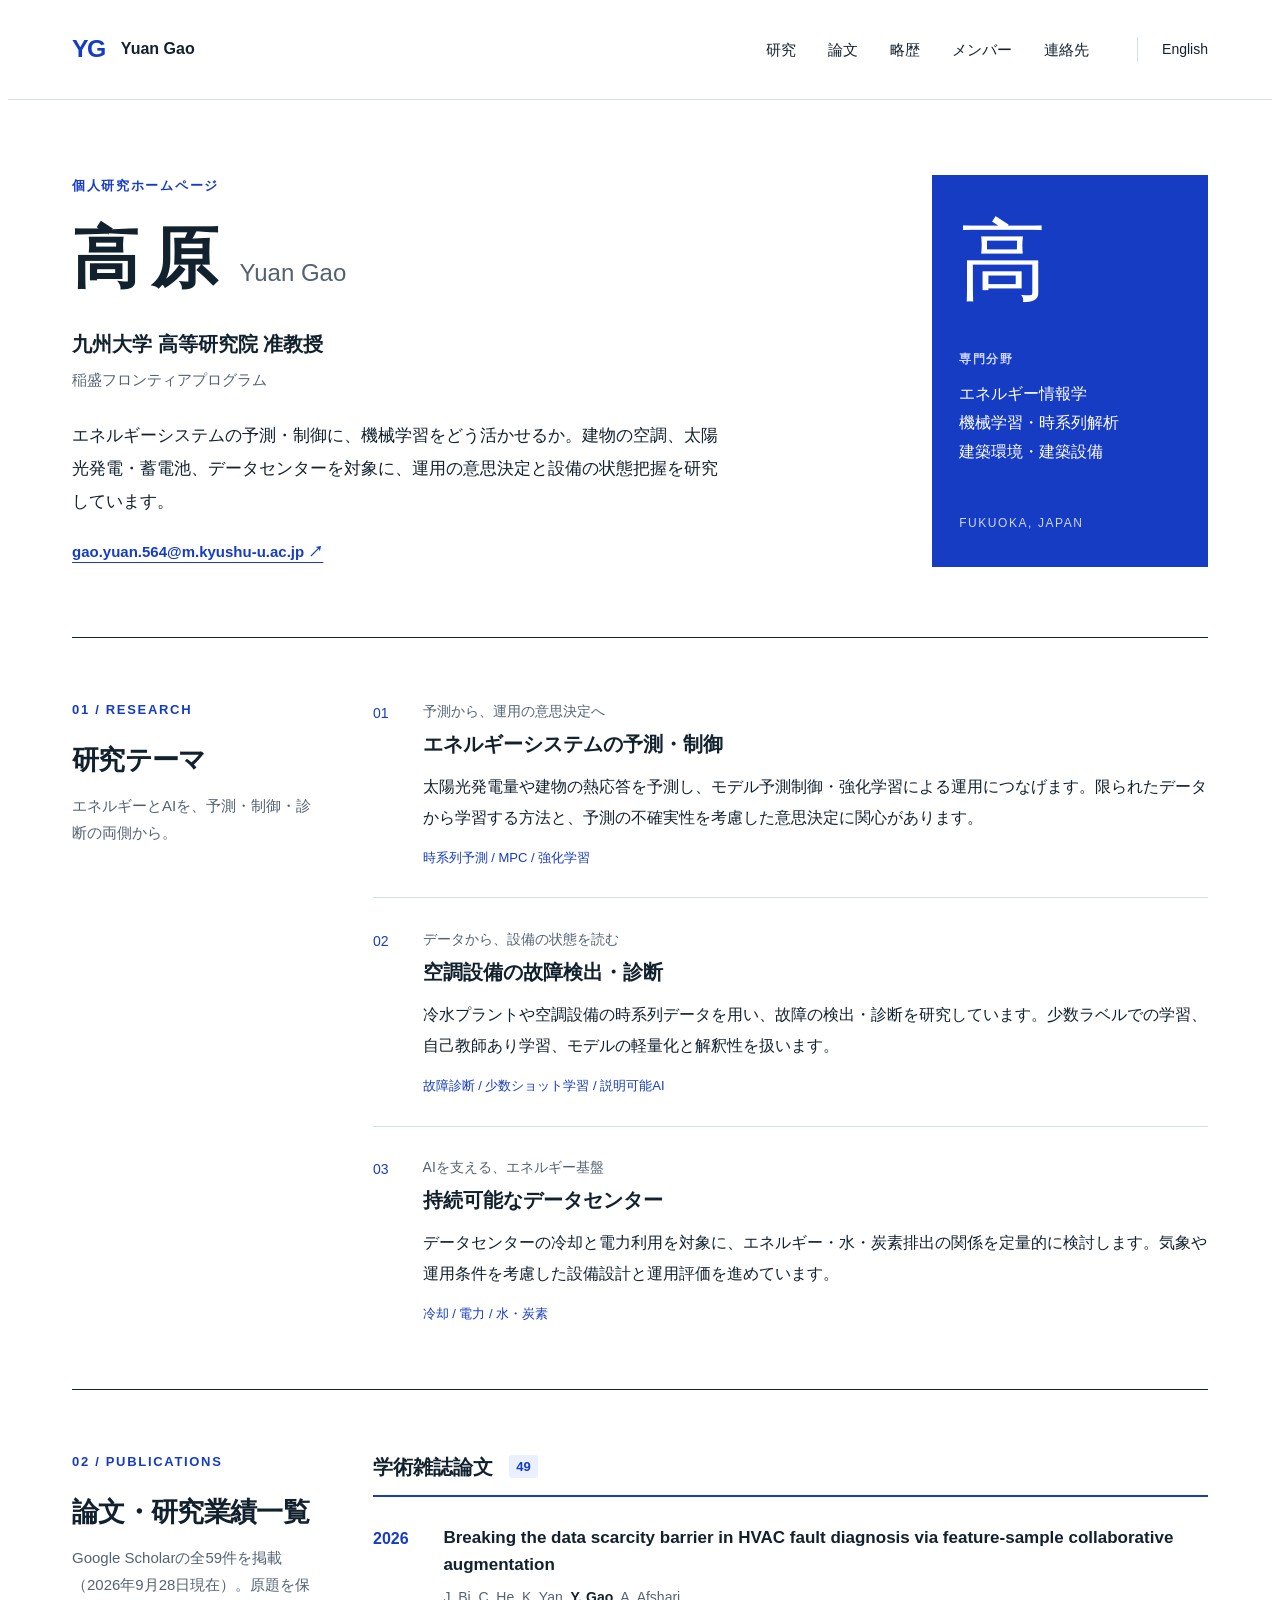
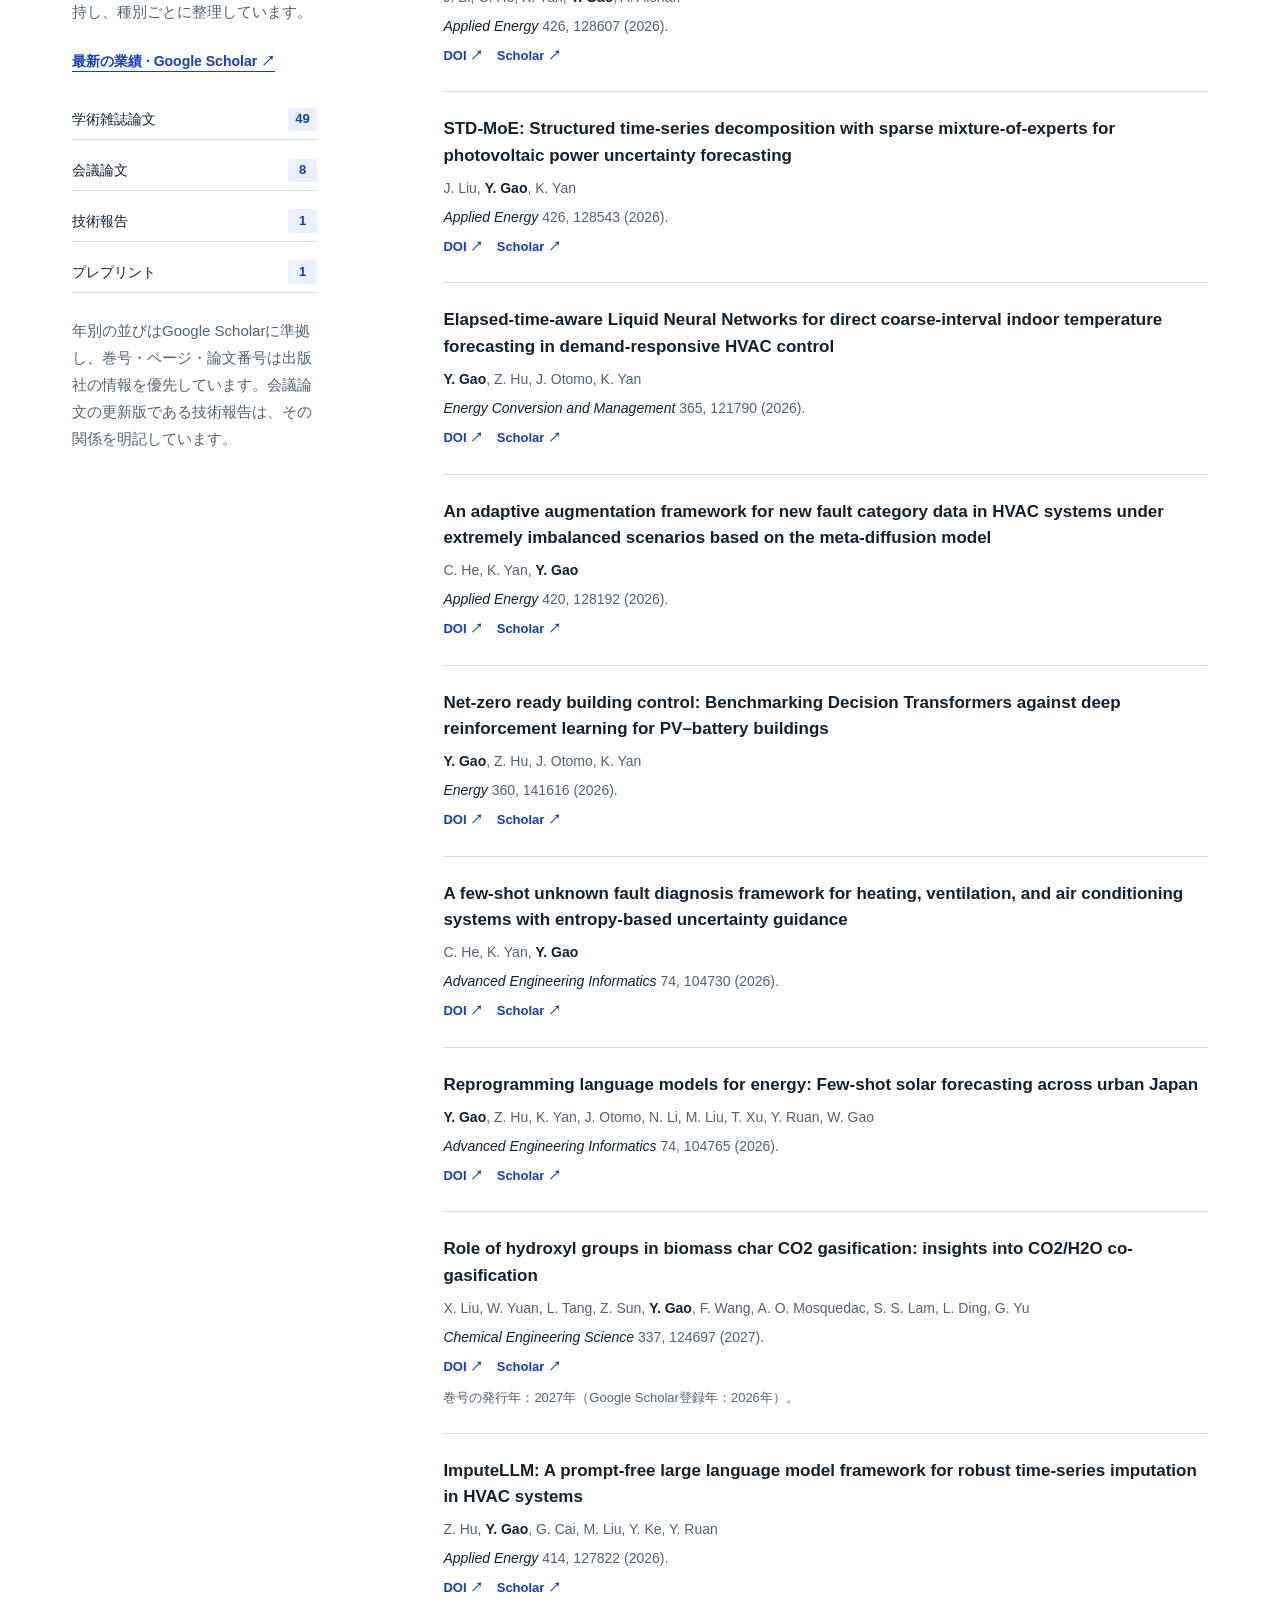
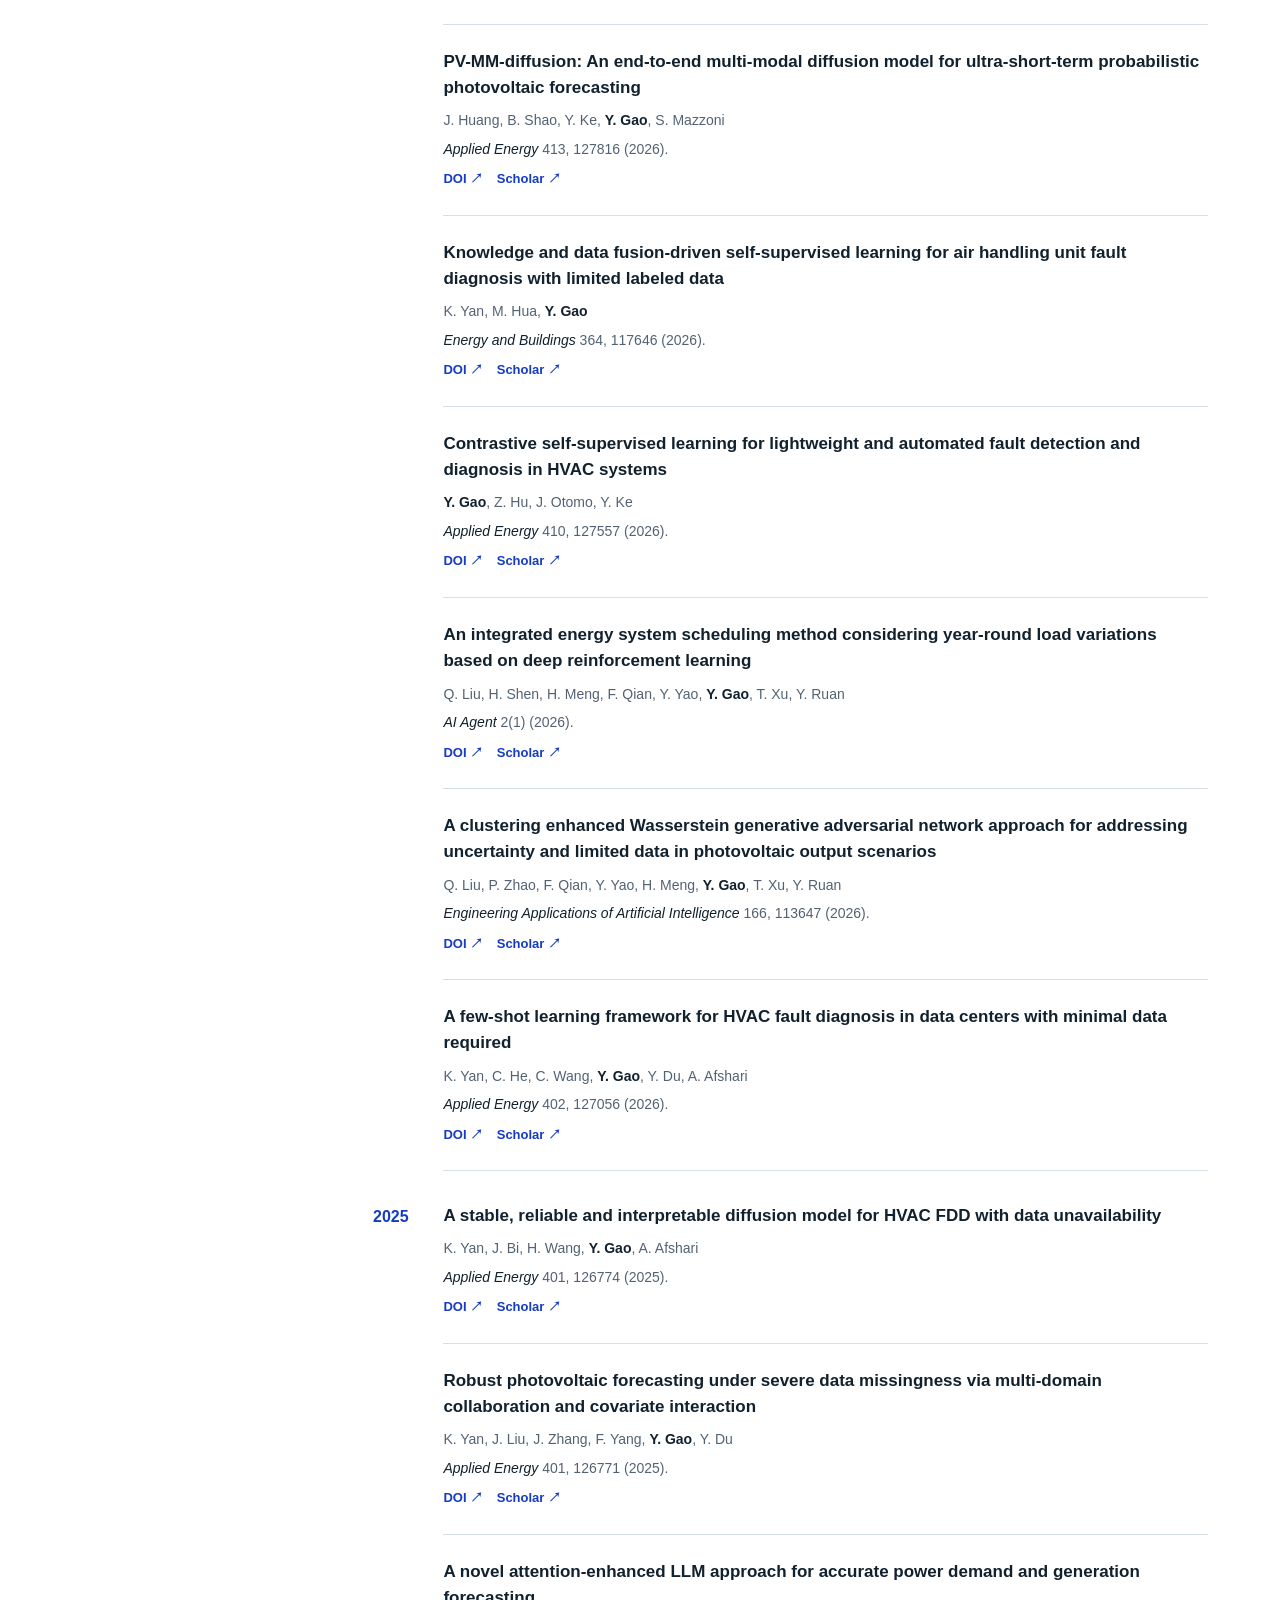
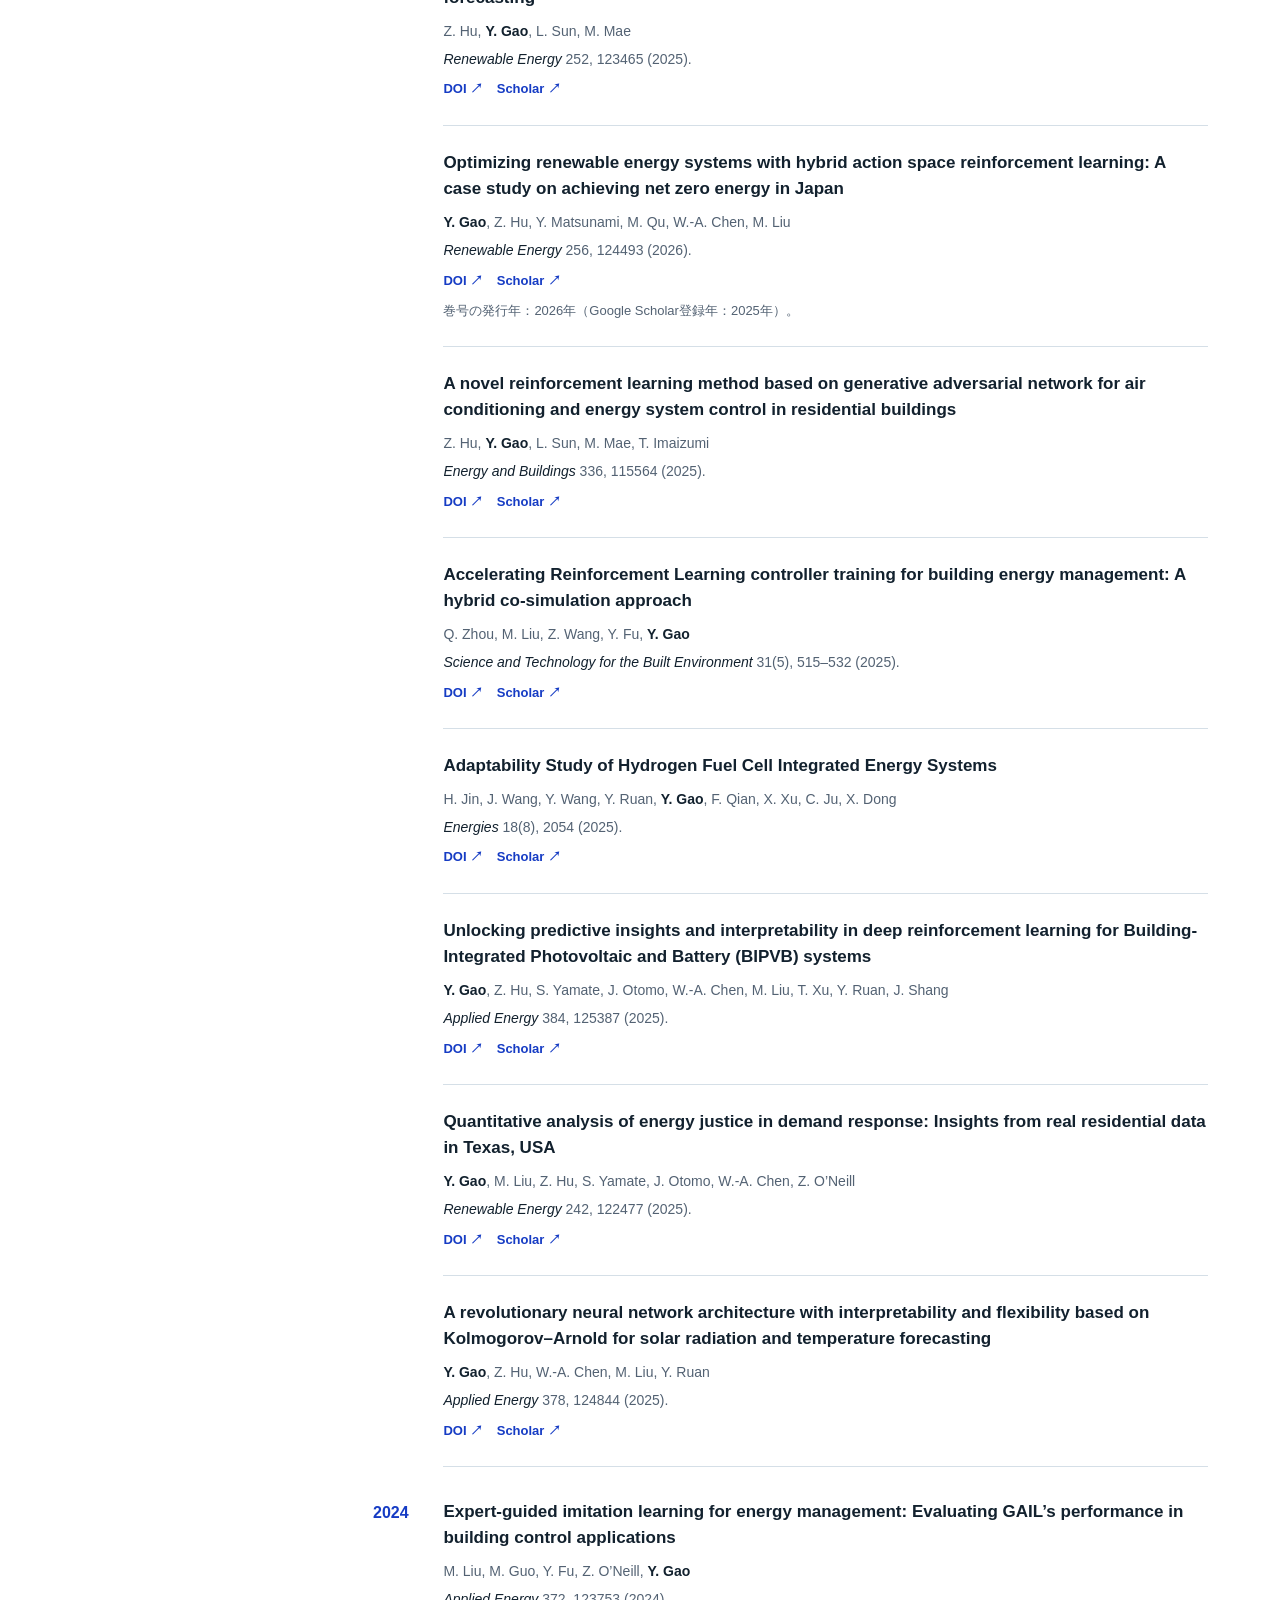
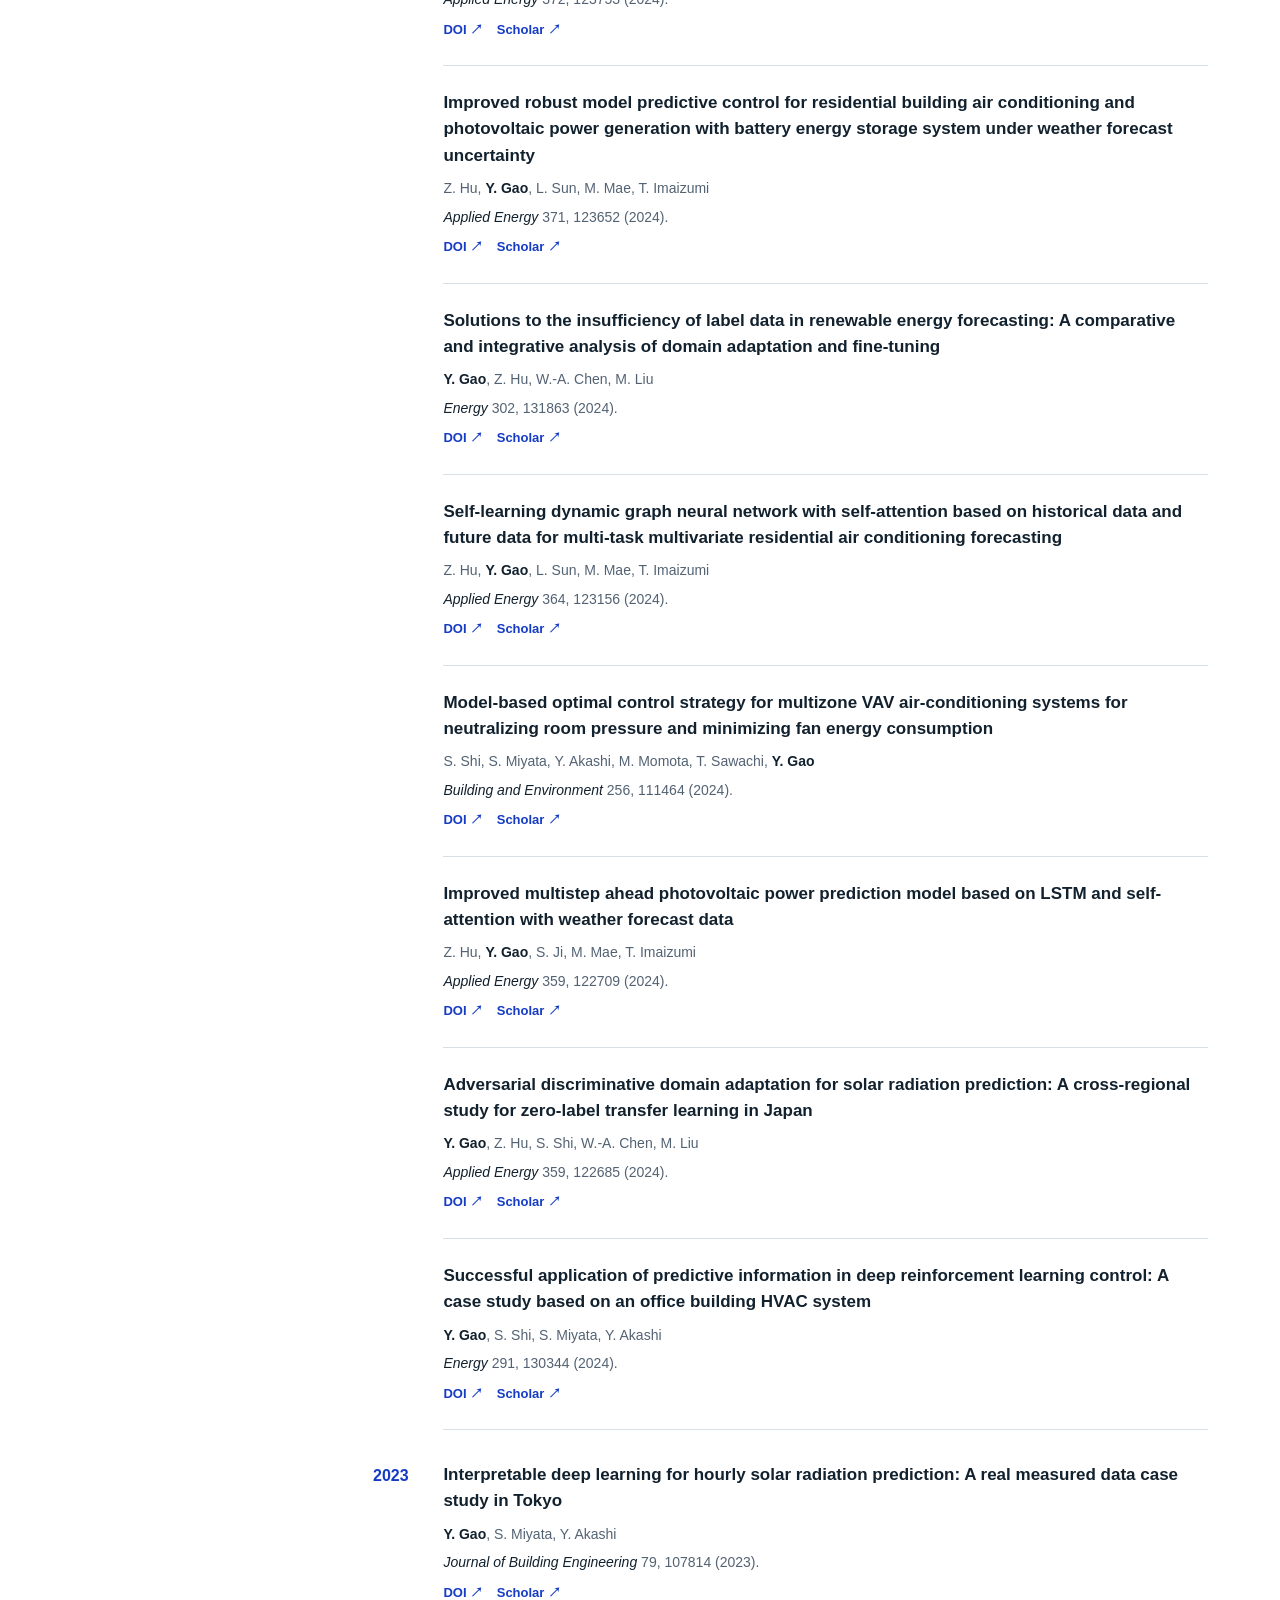
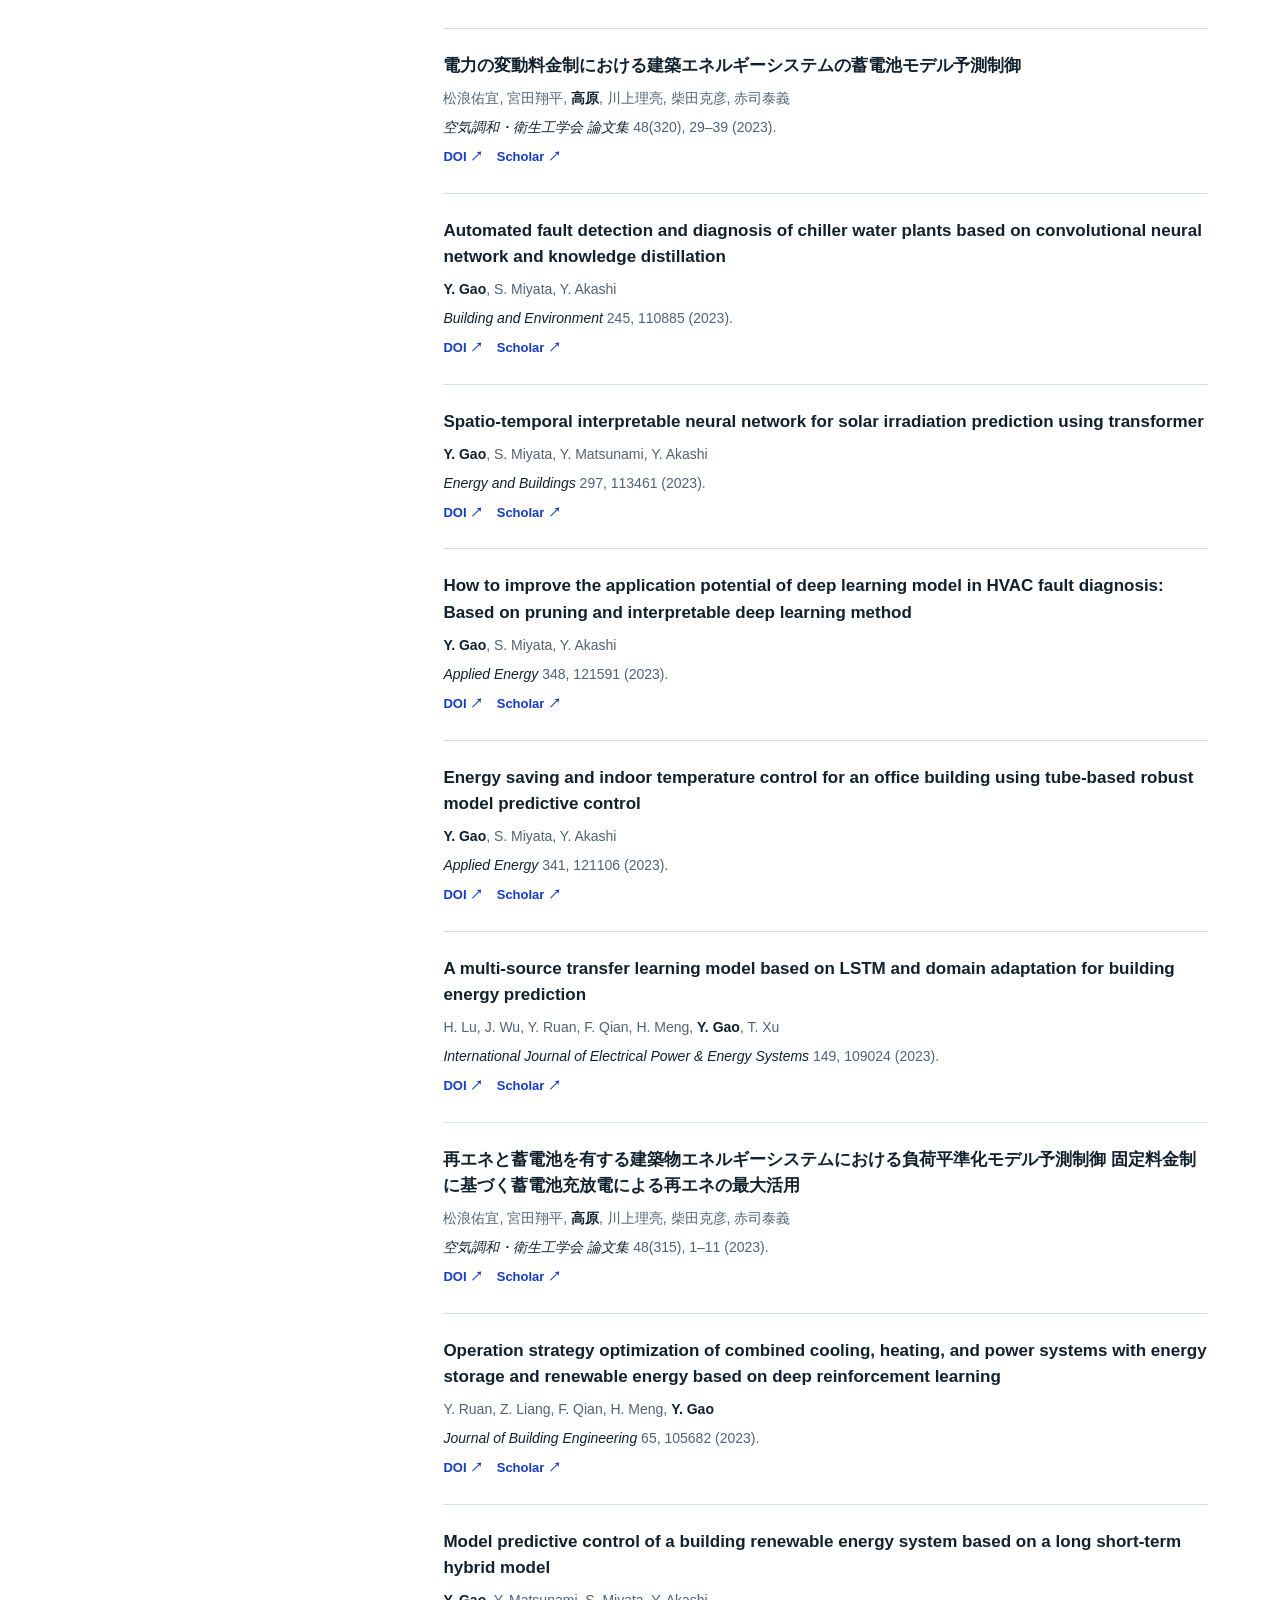
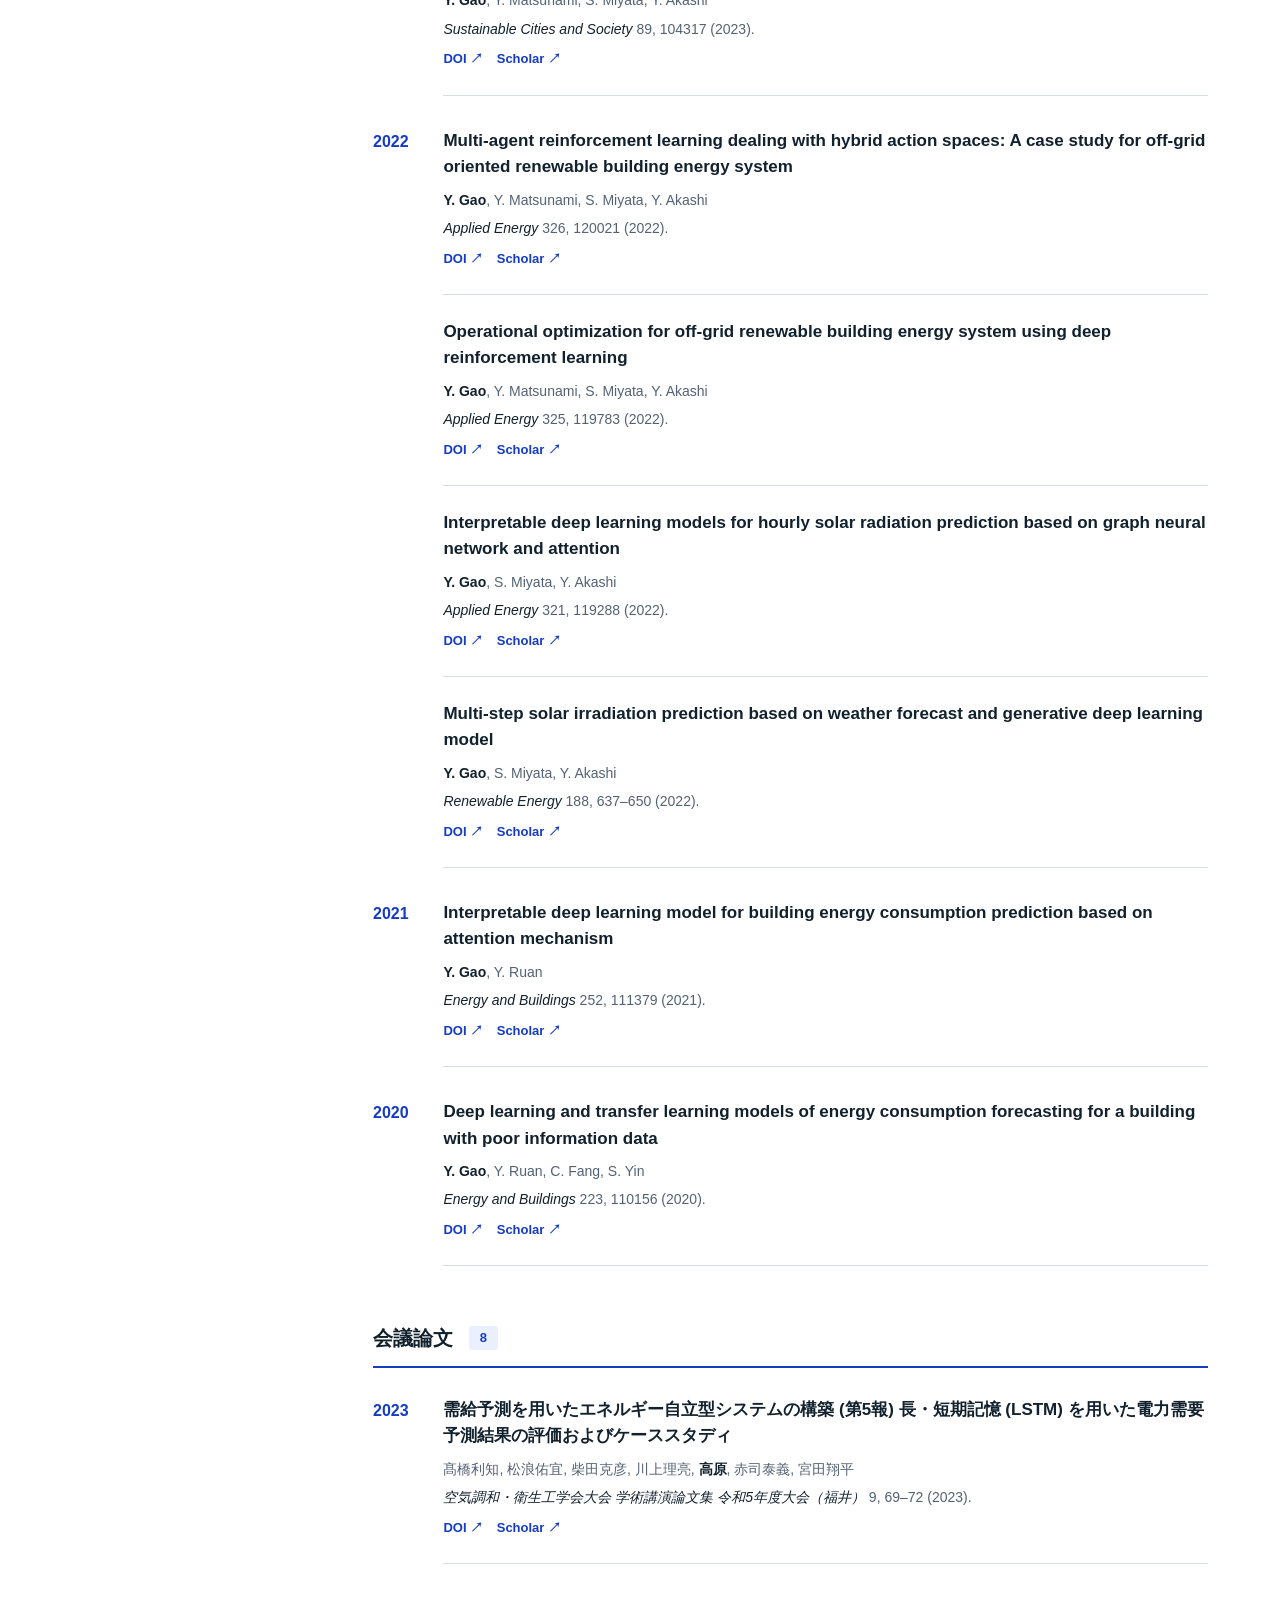
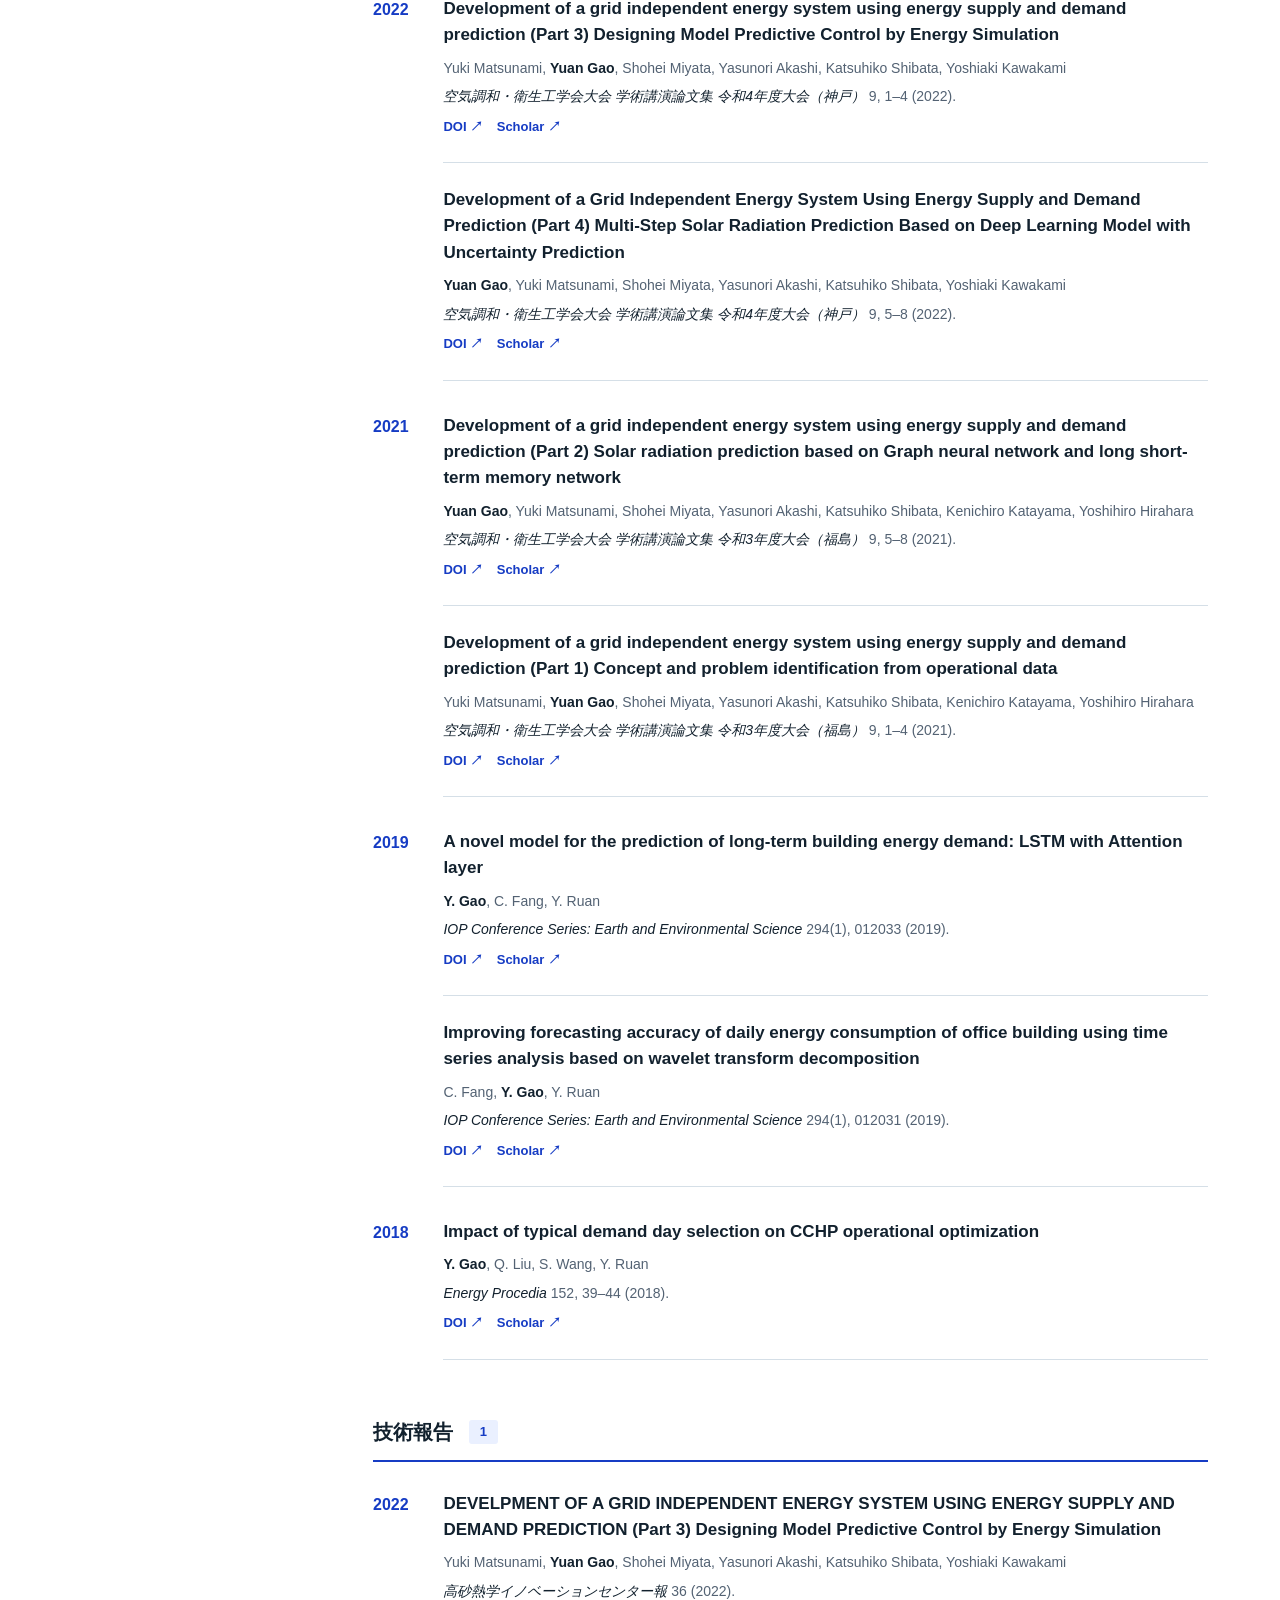
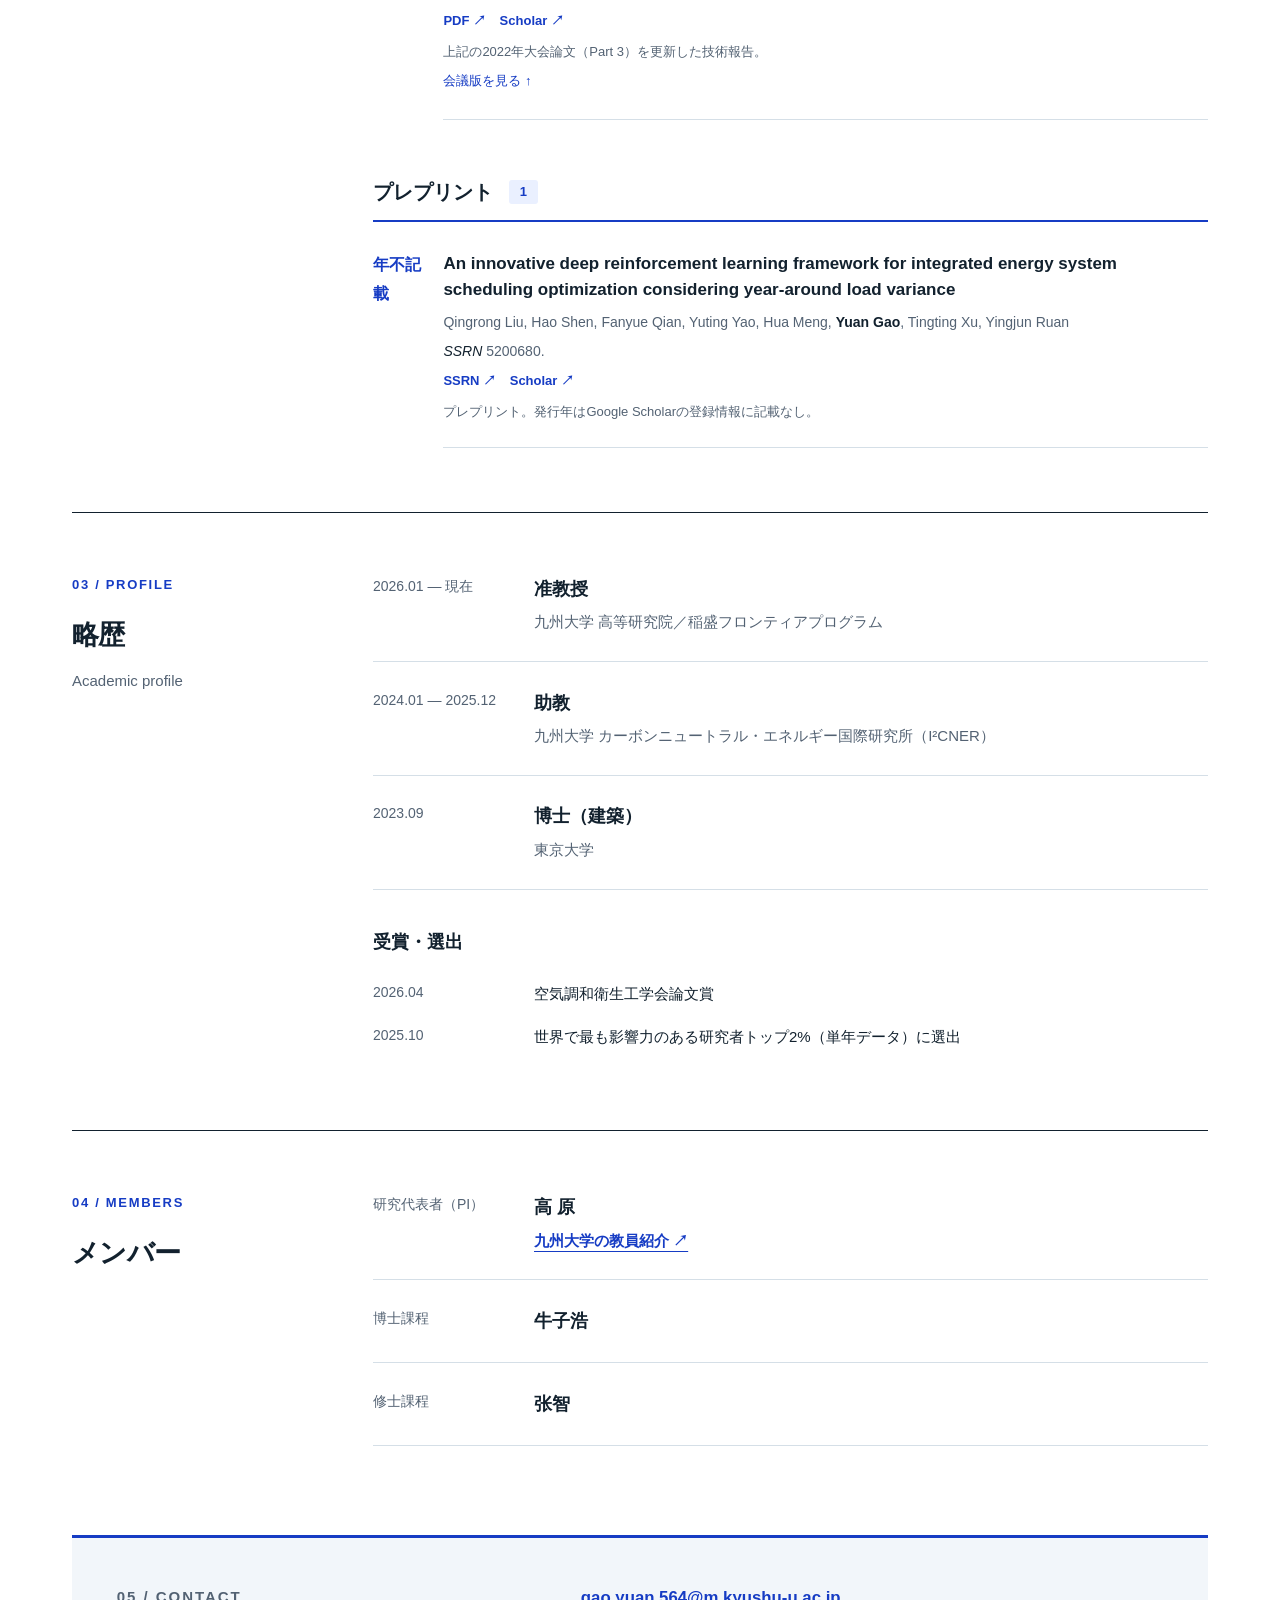
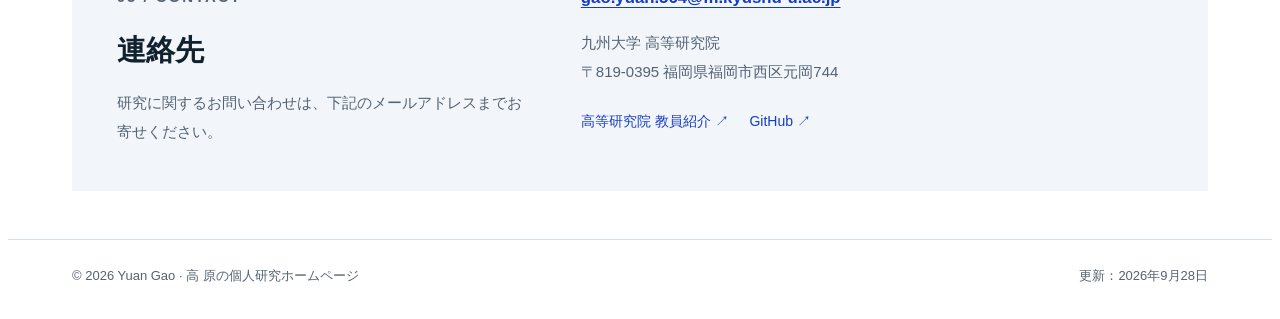
==== commit 6d573d28: "Add research group members and principal investigator profile" ====
--- a/index.html
+++ b/index.html
@@ -6,10 +6,18 @@
 <link rel="canonical" href="https://daxiang415.github.io/">
 <link rel="alternate" hreflang="ja" href="https://daxiang415.github.io/"><link rel="alternate" hreflang="en" href="https://daxiang415.github.io/en/">
 </head><body><a class="skip" href="#main">本文へ移動</a>
-<header class="header"><a class="wordmark" href="./" aria-label="Yuan Gao home">YG<span>Yuan Gao</span></a><nav aria-label="メインナビゲーション"><a href="#research">研究</a><a href="#publications">論文</a><a href="#profile">略歴</a><a href="#contact">連絡先</a></nav><a class="language" href="en/" lang="en">English</a></header>
+<header class="header"><a class="wordmark" href="./" aria-label="Yuan Gao home">YG<span>Yuan Gao</span></a><nav aria-label="メインナビゲーション"><a href="#research">研究</a><a href="#publications">論文</a><a href="#profile">略歴</a><a href="#members">メンバー</a><a href="#contact">連絡先</a></nav><a class="language" href="en/" lang="en">English</a></header>
 <main id="main"><section class="hero" aria-labelledby="name"><div class="hero-main"><p class="eyebrow">個人研究ホームページ</p><h1 id="name">高 原<span>Yuan Gao</span></h1><p class="role">九州大学 高等研究院 准教授</p><p class="program">稲盛フロンティアプログラム</p><p class="intro">エネルギーシステムの予測・制御に、機械学習をどう活かせるか。建物の空調、太陽光発電・蓄電池、データセンターを対象に、運用の意思決定と設備の状態把握を研究しています。</p><a class="text-link" href="mailto:gao.yuan.564@m.kyushu-u.ac.jp">gao.yuan.564@m.kyushu-u.ac.jp ↗</a></div><aside class="hero-aside"><span class="monogram" aria-hidden="true">高</span><p class="eyebrow">専門分野</p><p class="field-list">エネルギー情報学<br>機械学習・時系列解析<br>建築環境・建築設備</p><span class="place">FUKUOKA, JAPAN</span></aside></section>
 <section id="research" class="section"><div class="section-head"><p class="section-index">01 / RESEARCH</p><h2>研究テーマ</h2><p>エネルギーとAIを、予測・制御・診断の両側から。</p></div><div class="research-list"><article class="research-item"><span class="number">01</span><div><p class="kicker">予測から、運用の意思決定へ</p><h3>エネルギーシステムの予測・制御</h3><p>太陽光発電量や建物の熱応答を予測し、モデル予測制御・強化学習による運用につなげます。限られたデータから学習する方法と、予測の不確実性を考慮した意思決定に関心があります。</p><p class="tags">時系列予測 / MPC / 強化学習</p></div></article><article class="research-item"><span class="number">02</span><div><p class="kicker">データから、設備の状態を読む</p><h3>空調設備の故障検出・診断</h3><p>冷水プラントや空調設備の時系列データを用い、故障の検出・診断を研究しています。少数ラベルでの学習、自己教師あり学習、モデルの軽量化と解釈性を扱います。</p><p class="tags">故障診断 / 少数ショット学習 / 説明可能AI</p></div></article><article class="research-item"><span class="number">03</span><div><p class="kicker">AIを支える、エネルギー基盤</p><h3>持続可能なデータセンター</h3><p>データセンターの冷却と電力利用を対象に、エネルギー・水・炭素排出の関係を定量的に検討します。気象や運用条件を考慮した設備設計と運用評価を進めています。</p><p class="tags">冷却 / 電力 / 水・炭素</p></div></article></div></section>
 <section id="publications" class="section"><div class="section-head"><p class="section-index">02 / PUBLICATIONS</p><h2>論文・研究業績一覧</h2><p>Google Scholarの全59件を掲載（2026年9月28日現在）。原題を保持し、種別ごとに整理しています。</p><a class="text-link" href="https://scholar.google.com.hk/citations?user=7tbmZAIAAAAJ&amp;hl=en&amp;sortby=pubdate">最新の業績 · Google Scholar ↗</a><nav class="pub-nav" aria-label="業績の種類"><a href="#pub-journal">学術雑誌論文<span>49</span></a><a href="#pub-conference">会議論文<span>8</span></a><a href="#pub-report">技術報告<span>1</span></a><a href="#pub-preprint">プレプリント<span>1</span></a></nav><p class="pub-source-note">年別の並びはGoogle Scholarに準拠し、巻号・ページ・論文番号は出版社の情報を優先しています。会議論文の更新版である技術報告は、その関係を明記しています。</p></div><div class="publications"><section class="pub-group" id="pub-journal" aria-labelledby="heading-journal"><h3 class="pub-group-title" id="heading-journal">学術雑誌論文 <span>49</span></h3><div class="pub-year"><p class="pub-year-label">2026</p><ol><li class="publication" id="paper-VL0QpB8kHFEC" data-type="journal"><h4 lang="en"><a href="https://doi.org/10.1016/j.apenergy.2026.128607">Breaking the data scarcity barrier in HVAC fault diagnosis via feature-sample collaborative augmentation</a></h4><p class="authors">J. Bi, C. He, K. Yan, <strong>Y. Gao</strong>, A. Afshari</p><p class="journal"><cite>Applied Energy</cite> 426, 128607 (2026).</p><p class="publication-links"><a class="doi" href="https://doi.org/10.1016/j.apenergy.2026.128607">DOI ↗</a> <a class="doi" href="https://scholar.google.com.hk/citations?view_op=view_citation&amp;hl=en&amp;user=7tbmZAIAAAAJ&amp;citation_for_view=7tbmZAIAAAAJ:VL0QpB8kHFEC">Scholar ↗</a></p></li><li class="publication" id="paper-ye4kPcJQO24C" data-type="journal"><h4 lang="en"><a href="https://doi.org/10.1016/j.apenergy.2026.128543">STD-MoE: Structured time-series decomposition with sparse mixture-of-experts for photovoltaic power uncertainty forecasting</a></h4><p class="authors">J. Liu, <strong>Y. Gao</strong>, K. Yan</p><p class="journal"><cite>Applied Energy</cite> 426, 128543 (2026).</p><p class="publication-links"><a class="doi" href="https://doi.org/10.1016/j.apenergy.2026.128543">DOI ↗</a> <a class="doi" href="https://scholar.google.com.hk/citations?view_op=view_citation&amp;hl=en&amp;user=7tbmZAIAAAAJ&amp;citation_for_view=7tbmZAIAAAAJ:ye4kPcJQO24C">Scholar ↗</a></p></li><li class="publication" id="paper-tkaPQYYpVKoC" data-type="journal"><h4 lang="en"><a href="https://doi.org/10.1016/j.enconman.2026.121790">Elapsed-time-aware Liquid Neural Networks for direct coarse-interval indoor temperature forecasting in demand-responsive HVAC control</a></h4><p class="authors"><strong>Y. Gao</strong>, Z. Hu, J. Otomo, K. Yan</p><p class="journal"><cite>Energy Conversion and Management</cite> 365, 121790 (2026).</p><p class="publication-links"><a class="doi" href="https://doi.org/10.1016/j.enconman.2026.121790">DOI ↗</a> <a class="doi" href="https://scholar.google.com.hk/citations?view_op=view_citation&amp;hl=en&amp;user=7tbmZAIAAAAJ&amp;citation_for_view=7tbmZAIAAAAJ:tkaPQYYpVKoC">Scholar ↗</a></p></li><li class="publication" id="paper-Y5dfb0dijaUC" data-type="journal"><h4 lang="en"><a href="https://doi.org/10.1016/j.apenergy.2026.128192">An adaptive augmentation framework for new fault category data in HVAC systems under extremely imbalanced scenarios based on the meta-diffusion model</a></h4><p class="authors">C. He, K. Yan, <strong>Y. Gao</strong></p><p class="journal"><cite>Applied Energy</cite> 420, 128192 (2026).</p><p class="publication-links"><a class="doi" href="https://doi.org/10.1016/j.apenergy.2026.128192">DOI ↗</a> <a class="doi" href="https://scholar.google.com.hk/citations?view_op=view_citation&amp;hl=en&amp;user=7tbmZAIAAAAJ&amp;citation_for_view=7tbmZAIAAAAJ:Y5dfb0dijaUC">Scholar ↗</a></p></li><li class="publication" id="paper-_B80troHkn4C" data-type="journal"><h4 lang="en"><a href="https://doi.org/10.1016/j.energy.2026.141616">Net-zero ready building control: Benchmarking Decision Transformers against deep reinforcement learning for PV–battery buildings</a></h4><p class="authors"><strong>Y. Gao</strong>, Z. Hu, J. Otomo, K. Yan</p><p class="journal"><cite>Energy</cite> 360, 141616 (2026).</p><p class="publication-links"><a class="doi" href="https://doi.org/10.1016/j.energy.2026.141616">DOI ↗</a> <a class="doi" href="https://scholar.google.com.hk/citations?view_op=view_citation&amp;hl=en&amp;user=7tbmZAIAAAAJ&amp;citation_for_view=7tbmZAIAAAAJ:_B80troHkn4C">Scholar ↗</a></p></li><li class="publication" id="paper-AXPGKjj_ei8C" data-type="journal"><h4 lang="en"><a href="https://doi.org/10.1016/j.aei.2026.104730">A few-shot unknown fault diagnosis framework for heating, ventilation, and air conditioning systems with entropy-based uncertainty guidance</a></h4><p class="authors">C. He, K. Yan, <strong>Y. Gao</strong></p><p class="journal"><cite>Advanced Engineering Informatics</cite> 74, 104730 (2026).</p><p class="publication-links"><a class="doi" href="https://doi.org/10.1016/j.aei.2026.104730">DOI ↗</a> <a class="doi" href="https://scholar.google.com.hk/citations?view_op=view_citation&amp;hl=en&amp;user=7tbmZAIAAAAJ&amp;citation_for_view=7tbmZAIAAAAJ:AXPGKjj_ei8C">Scholar ↗</a></p></li><li class="publication" id="paper-Mojj43d5GZwC" data-type="journal"><h4 lang="en"><a href="https://doi.org/10.1016/j.aei.2026.104765">Reprogramming language models for energy: Few-shot solar forecasting across urban Japan</a></h4><p class="authors"><strong>Y. Gao</strong>, Z. Hu, K. Yan, J. Otomo, N. Li, M. Liu, T. Xu, Y. Ruan, W. Gao</p><p class="journal"><cite>Advanced Engineering Informatics</cite> 74, 104765 (2026).</p><p class="publication-links"><a class="doi" href="https://doi.org/10.1016/j.aei.2026.104765">DOI ↗</a> <a class="doi" href="https://scholar.google.com.hk/citations?view_op=view_citation&amp;hl=en&amp;user=7tbmZAIAAAAJ&amp;citation_for_view=7tbmZAIAAAAJ:Mojj43d5GZwC">Scholar ↗</a></p></li><li class="publication" id="paper-SdhP9T11ey4C" data-type="journal"><h4 lang="en"><a href="https://doi.org/10.1016/j.ces.2026.124697">Role of hydroxyl groups in biomass char CO2 gasification: insights into CO2/H2O co-gasification</a></h4><p class="authors">X. Liu, W. Yuan, L. Tang, Z. Sun, <strong>Y. Gao</strong>, F. Wang, A. O. Mosquedac, S. S. Lam, L. Ding, G. Yu</p><p class="journal"><cite>Chemical Engineering Science</cite> 337, 124697 (2027).</p><p class="publication-links"><a class="doi" href="https://doi.org/10.1016/j.ces.2026.124697">DOI ↗</a> <a class="doi" href="https://scholar.google.com.hk/citations?view_op=view_citation&amp;hl=en&amp;user=7tbmZAIAAAAJ&amp;citation_for_view=7tbmZAIAAAAJ:SdhP9T11ey4C">Scholar ↗</a></p><p class="publication-note">巻号の発行年：2027年（Google Scholar登録年：2026年）。</p></li><li class="publication" id="paper-XiVPGOgt02cC" data-type="journal"><h4 lang="en"><a href="https://doi.org/10.1016/j.apenergy.2026.127822">ImputeLLM: A prompt-free large language model framework for robust time-series imputation in HVAC systems</a></h4><p class="authors">Z. Hu, <strong>Y. Gao</strong>, G. Cai, M. Liu, Y. Ke, Y. Ruan</p><p class="journal"><cite>Applied Energy</cite> 414, 127822 (2026).</p><p class="publication-links"><a class="doi" href="https://doi.org/10.1016/j.apenergy.2026.127822">DOI ↗</a> <a class="doi" href="https://scholar.google.com.hk/citations?view_op=view_citation&amp;hl=en&amp;user=7tbmZAIAAAAJ&amp;citation_for_view=7tbmZAIAAAAJ:XiVPGOgt02cC">Scholar ↗</a></p></li><li class="publication" id="paper-bnK-pcrLprsC" data-type="journal"><h4 lang="en"><a href="https://doi.org/10.1016/j.apenergy.2026.127816">PV-MM-diffusion: An end-to-end multi-modal diffusion model for ultra-short-term probabilistic photovoltaic forecasting</a></h4><p class="authors">J. Huang, B. Shao, Y. Ke, <strong>Y. Gao</strong>, S. Mazzoni</p><p class="journal"><cite>Applied Energy</cite> 413, 127816 (2026).</p><p class="publication-links"><a class="doi" href="https://doi.org/10.1016/j.apenergy.2026.127816">DOI ↗</a> <a class="doi" href="https://scholar.google.com.hk/citations?view_op=view_citation&amp;hl=en&amp;user=7tbmZAIAAAAJ&amp;citation_for_view=7tbmZAIAAAAJ:bnK-pcrLprsC">Scholar ↗</a></p></li><li class="publication" id="paper-eMMeJKvmdy0C" data-type="journal"><h4 lang="en"><a href="https://doi.org/10.1016/j.enbuild.2026.117646">Knowledge and data fusion-driven self-supervised learning for air handling unit fault diagnosis with limited labeled data</a></h4><p class="authors">K. Yan, M. Hua, <strong>Y. Gao</strong></p><p class="journal"><cite>Energy and Buildings</cite> 364, 117646 (2026).</p><p class="publication-links"><a class="doi" href="https://doi.org/10.1016/j.enbuild.2026.117646">DOI ↗</a> <a class="doi" href="https://scholar.google.com.hk/citations?view_op=view_citation&amp;hl=en&amp;user=7tbmZAIAAAAJ&amp;citation_for_view=7tbmZAIAAAAJ:eMMeJKvmdy0C">Scholar ↗</a></p></li><li class="publication" id="paper-geHnlv5EZngC" data-type="journal"><h4 lang="en"><a href="https://doi.org/10.1016/j.apenergy.2026.127557">Contrastive self-supervised learning for lightweight and automated fault detection and diagnosis in HVAC systems</a></h4><p class="authors"><strong>Y. Gao</strong>, Z. Hu, J. Otomo, Y. Ke</p><p class="journal"><cite>Applied Energy</cite> 410, 127557 (2026).</p><p class="publication-links"><a class="doi" href="https://doi.org/10.1016/j.apenergy.2026.127557">DOI ↗</a> <a class="doi" href="https://scholar.google.com.hk/citations?view_op=view_citation&amp;hl=en&amp;user=7tbmZAIAAAAJ&amp;citation_for_view=7tbmZAIAAAAJ:geHnlv5EZngC">Scholar ↗</a></p></li><li class="publication" id="paper-olpn-zPbct0C" data-type="journal"><h4 lang="en"><a href="https://doi.org/10.20517/aiagent.2025.12">An integrated energy system scheduling method considering year-round load variations based on deep reinforcement learning</a></h4><p class="authors">Q. Liu, H. Shen, H. Meng, F. Qian, Y. Yao, <strong>Y. Gao</strong>, T. Xu, Y. Ruan</p><p class="journal"><cite>AI Agent</cite> 2(1) (2026).</p><p class="publication-links"><a class="doi" href="https://doi.org/10.20517/aiagent.2025.12">DOI ↗</a> <a class="doi" href="https://scholar.google.com.hk/citations?view_op=view_citation&amp;hl=en&amp;user=7tbmZAIAAAAJ&amp;citation_for_view=7tbmZAIAAAAJ:olpn-zPbct0C">Scholar ↗</a></p></li><li class="publication" id="paper-l7t_Zn2s7bgC" data-type="journal"><h4 lang="en"><a href="https://doi.org/10.1016/j.engappai.2025.113647">A clustering enhanced Wasserstein generative adversarial network approach for addressing uncertainty and limited data in photovoltaic output scenarios</a></h4><p class="authors">Q. Liu, P. Zhao, F. Qian, Y. Yao, H. Meng, <strong>Y. Gao</strong>, T. Xu, Y. Ruan</p><p class="journal"><cite>Engineering Applications of Artificial Intelligence</cite> 166, 113647 (2026).</p><p class="publication-links"><a class="doi" href="https://doi.org/10.1016/j.engappai.2025.113647">DOI ↗</a> <a class="doi" href="https://scholar.google.com.hk/citations?view_op=view_citation&amp;hl=en&amp;user=7tbmZAIAAAAJ&amp;citation_for_view=7tbmZAIAAAAJ:l7t_Zn2s7bgC">Scholar ↗</a></p></li><li class="publication" id="paper-u9iWguZQMMsC" data-type="journal"><h4 lang="en"><a href="https://doi.org/10.1016/j.apenergy.2025.127056">A few-shot learning framework for HVAC fault diagnosis in data centers with minimal data required</a></h4><p class="authors">K. Yan, C. He, C. Wang, <strong>Y. Gao</strong>, Y. Du, A. Afshari</p><p class="journal"><cite>Applied Energy</cite> 402, 127056 (2026).</p><p class="publication-links"><a class="doi" href="https://doi.org/10.1016/j.apenergy.2025.127056">DOI ↗</a> <a class="doi" href="https://scholar.google.com.hk/citations?view_op=view_citation&amp;hl=en&amp;user=7tbmZAIAAAAJ&amp;citation_for_view=7tbmZAIAAAAJ:u9iWguZQMMsC">Scholar ↗</a></p></li></ol></div><div class="pub-year"><p class="pub-year-label">2025</p><ol><li class="publication" id="paper-OU6Ihb5iCvQC" data-type="journal"><h4 lang="en"><a href="https://doi.org/10.1016/j.apenergy.2025.126774">A stable, reliable and interpretable diffusion model for HVAC FDD with data unavailability</a></h4><p class="authors">K. Yan, J. Bi, H. Wang, <strong>Y. Gao</strong>, A. Afshari</p><p class="journal"><cite>Applied Energy</cite> 401, 126774 (2025).</p><p class="publication-links"><a class="doi" href="https://doi.org/10.1016/j.apenergy.2025.126774">DOI ↗</a> <a class="doi" href="https://scholar.google.com.hk/citations?view_op=view_citation&amp;hl=en&amp;user=7tbmZAIAAAAJ&amp;citation_for_view=7tbmZAIAAAAJ:OU6Ihb5iCvQC">Scholar ↗</a></p></li><li class="publication" id="paper-uWQEDVKXjbEC" data-type="journal"><h4 lang="en"><a href="https://doi.org/10.1016/j.apenergy.2025.126771">Robust photovoltaic forecasting under severe data missingness via multi-domain collaboration and covariate interaction</a></h4><p class="authors">K. Yan, J. Liu, J. Zhang, F. Yang, <strong>Y. Gao</strong>, Y. Du</p><p class="journal"><cite>Applied Energy</cite> 401, 126771 (2025).</p><p class="publication-links"><a class="doi" href="https://doi.org/10.1016/j.apenergy.2025.126771">DOI ↗</a> <a class="doi" href="https://scholar.google.com.hk/citations?view_op=view_citation&amp;hl=en&amp;user=7tbmZAIAAAAJ&amp;citation_for_view=7tbmZAIAAAAJ:uWQEDVKXjbEC">Scholar ↗</a></p></li><li class="publication" id="paper-P5F9QuxV20EC" data-type="journal"><h4 lang="en"><a href="https://doi.org/10.1016/j.renene.2025.123465">A novel attention-enhanced LLM approach for accurate power demand and generation forecasting</a></h4><p class="authors">Z. Hu, <strong>Y. Gao</strong>, L. Sun, M. Mae</p><p class="journal"><cite>Renewable Energy</cite> 252, 123465 (2025).</p><p class="publication-links"><a class="doi" href="https://doi.org/10.1016/j.renene.2025.123465">DOI ↗</a> <a class="doi" href="https://scholar.google.com.hk/citations?view_op=view_citation&amp;hl=en&amp;user=7tbmZAIAAAAJ&amp;citation_for_view=7tbmZAIAAAAJ:P5F9QuxV20EC">Scholar ↗</a></p></li><li class="publication" id="paper-p2g8aNsByqUC" data-type="journal"><h4 lang="en"><a href="https://doi.org/10.1016/j.renene.2025.124493">Optimizing renewable energy systems with hybrid action space reinforcement learning: A case study on achieving net zero energy in Japan</a></h4><p class="authors"><strong>Y. Gao</strong>, Z. Hu, Y. Matsunami, M. Qu, W.-A. Chen, M. Liu</p><p class="journal"><cite>Renewable Energy</cite> 256, 124493 (2026).</p><p class="publication-links"><a class="doi" href="https://doi.org/10.1016/j.renene.2025.124493">DOI ↗</a> <a class="doi" href="https://scholar.google.com.hk/citations?view_op=view_citation&amp;hl=en&amp;user=7tbmZAIAAAAJ&amp;citation_for_view=7tbmZAIAAAAJ:p2g8aNsByqUC">Scholar ↗</a></p><p class="publication-note">巻号の発行年：2026年（Google Scholar登録年：2025年）。</p></li><li class="publication" id="paper-bFI3QPDXJZMC" data-type="journal"><h4 lang="en"><a href="https://doi.org/10.1016/j.enbuild.2025.115564">A novel reinforcement learning method based on generative adversarial network for air conditioning and energy system control in residential buildings</a></h4><p class="authors">Z. Hu, <strong>Y. Gao</strong>, L. Sun, M. Mae, T. Imaizumi</p><p class="journal"><cite>Energy and Buildings</cite> 336, 115564 (2025).</p><p class="publication-links"><a class="doi" href="https://doi.org/10.1016/j.enbuild.2025.115564">DOI ↗</a> <a class="doi" href="https://scholar.google.com.hk/citations?view_op=view_citation&amp;hl=en&amp;user=7tbmZAIAAAAJ&amp;citation_for_view=7tbmZAIAAAAJ:bFI3QPDXJZMC">Scholar ↗</a></p></li><li class="publication" id="paper-4OULZ7Gr8RgC" data-type="journal"><h4 lang="en"><a href="https://doi.org/10.1080/23744731.2024.2444818">Accelerating Reinforcement Learning controller training for building energy management: A hybrid co-simulation approach</a></h4><p class="authors">Q. Zhou, M. Liu, Z. Wang, Y. Fu, <strong>Y. Gao</strong></p><p class="journal"><cite>Science and Technology for the Built Environment</cite> 31(5), 515–532 (2025).</p><p class="publication-links"><a class="doi" href="https://doi.org/10.1080/23744731.2024.2444818">DOI ↗</a> <a class="doi" href="https://scholar.google.com.hk/citations?view_op=view_citation&amp;hl=en&amp;user=7tbmZAIAAAAJ&amp;citation_for_view=7tbmZAIAAAAJ:4OULZ7Gr8RgC">Scholar ↗</a></p></li><li class="publication" id="paper-CHSYGLWDkRkC" data-type="journal"><h4 lang="en"><a href="https://doi.org/10.3390/en18082054">Adaptability Study of Hydrogen Fuel Cell Integrated Energy Systems</a></h4><p class="authors">H. Jin, J. Wang, Y. Wang, Y. Ruan, <strong>Y. Gao</strong>, F. Qian, X. Xu, C. Ju, X. Dong</p><p class="journal"><cite>Energies</cite> 18(8), 2054 (2025).</p><p class="publication-links"><a class="doi" href="https://doi.org/10.3390/en18082054">DOI ↗</a> <a class="doi" href="https://scholar.google.com.hk/citations?view_op=view_citation&amp;hl=en&amp;user=7tbmZAIAAAAJ&amp;citation_for_view=7tbmZAIAAAAJ:CHSYGLWDkRkC">Scholar ↗</a></p></li><li class="publication" id="paper-pyW8ca7W8N0C" data-type="journal"><h4 lang="en"><a href="https://doi.org/10.1016/j.apenergy.2025.125387">Unlocking predictive insights and interpretability in deep reinforcement learning for Building-Integrated Photovoltaic and Battery (BIPVB) systems</a></h4><p class="authors"><strong>Y. Gao</strong>, Z. Hu, S. Yamate, J. Otomo, W.-A. Chen, M. Liu, T. Xu, Y. Ruan, J. Shang</p><p class="journal"><cite>Applied Energy</cite> 384, 125387 (2025).</p><p class="publication-links"><a class="doi" href="https://doi.org/10.1016/j.apenergy.2025.125387">DOI ↗</a> <a class="doi" href="https://scholar.google.com.hk/citations?view_op=view_citation&amp;hl=en&amp;user=7tbmZAIAAAAJ&amp;citation_for_view=7tbmZAIAAAAJ:pyW8ca7W8N0C">Scholar ↗</a></p></li><li class="publication" id="paper-f2IySw72cVMC" data-type="journal"><h4 lang="en"><a href="https://doi.org/10.1016/j.renene.2025.122477">Quantitative analysis of energy justice in demand response: Insights from real residential data in Texas, USA</a></h4><p class="authors"><strong>Y. Gao</strong>, M. Liu, Z. Hu, S. Yamate, J. Otomo, W.-A. Chen, Z. O’Neill</p><p class="journal"><cite>Renewable Energy</cite> 242, 122477 (2025).</p><p class="publication-links"><a class="doi" href="https://doi.org/10.1016/j.renene.2025.122477">DOI ↗</a> <a class="doi" href="https://scholar.google.com.hk/citations?view_op=view_citation&amp;hl=en&amp;user=7tbmZAIAAAAJ&amp;citation_for_view=7tbmZAIAAAAJ:f2IySw72cVMC">Scholar ↗</a></p></li><li class="publication" id="paper-g5m5HwL7SMYC" data-type="journal"><h4 lang="en"><a href="https://doi.org/10.1016/j.apenergy.2024.124844">A revolutionary neural network architecture with interpretability and flexibility based on Kolmogorov–Arnold for solar radiation and temperature forecasting</a></h4><p class="authors"><strong>Y. Gao</strong>, Z. Hu, W.-A. Chen, M. Liu, Y. Ruan</p><p class="journal"><cite>Applied Energy</cite> 378, 124844 (2025).</p><p class="publication-links"><a class="doi" href="https://doi.org/10.1016/j.apenergy.2024.124844">DOI ↗</a> <a class="doi" href="https://scholar.google.com.hk/citations?view_op=view_citation&amp;hl=en&amp;user=7tbmZAIAAAAJ&amp;citation_for_view=7tbmZAIAAAAJ:g5m5HwL7SMYC">Scholar ↗</a></p></li></ol></div><div class="pub-year"><p class="pub-year-label">2024</p><ol><li class="publication" id="paper-NaGl4SEjCO4C" data-type="journal"><h4 lang="en"><a href="https://doi.org/10.1016/j.apenergy.2024.123753">Expert-guided imitation learning for energy management: Evaluating GAIL’s performance in building control applications</a></h4><p class="authors">M. Liu, M. Guo, Y. Fu, Z. O’Neill, <strong>Y. Gao</strong></p><p class="journal"><cite>Applied Energy</cite> 372, 123753 (2024).</p><p class="publication-links"><a class="doi" href="https://doi.org/10.1016/j.apenergy.2024.123753">DOI ↗</a> <a class="doi" href="https://scholar.google.com.hk/citations?view_op=view_citation&amp;hl=en&amp;user=7tbmZAIAAAAJ&amp;citation_for_view=7tbmZAIAAAAJ:NaGl4SEjCO4C">Scholar ↗</a></p></li><li class="publication" id="paper-RGFaLdJalmkC" data-type="journal"><h4 lang="en"><a href="https://doi.org/10.1016/j.apenergy.2024.123652">Improved robust model predictive control for residential building air conditioning and photovoltaic power generation with battery energy storage system under weather forecast uncertainty</a></h4><p class="authors">Z. Hu, <strong>Y. Gao</strong>, L. Sun, M. Mae, T. Imaizumi</p><p class="journal"><cite>Applied Energy</cite> 371, 123652 (2024).</p><p class="publication-links"><a class="doi" href="https://doi.org/10.1016/j.apenergy.2024.123652">DOI ↗</a> <a class="doi" href="https://scholar.google.com.hk/citations?view_op=view_citation&amp;hl=en&amp;user=7tbmZAIAAAAJ&amp;citation_for_view=7tbmZAIAAAAJ:RGFaLdJalmkC">Scholar ↗</a></p></li><li class="publication" id="paper-ns9cj8rnVeAC" data-type="journal"><h4 lang="en"><a href="https://doi.org/10.1016/j.energy.2024.131863">Solutions to the insufficiency of label data in renewable energy forecasting: A comparative and integrative analysis of domain adaptation and fine-tuning</a></h4><p class="authors"><strong>Y. Gao</strong>, Z. Hu, W.-A. Chen, M. Liu</p><p class="journal"><cite>Energy</cite> 302, 131863 (2024).</p><p class="publication-links"><a class="doi" href="https://doi.org/10.1016/j.energy.2024.131863">DOI ↗</a> <a class="doi" href="https://scholar.google.com.hk/citations?view_op=view_citation&amp;hl=en&amp;user=7tbmZAIAAAAJ&amp;citation_for_view=7tbmZAIAAAAJ:ns9cj8rnVeAC">Scholar ↗</a></p></li><li class="publication" id="paper-O3NaXMp0MMsC" data-type="journal"><h4 lang="en"><a href="https://doi.org/10.1016/j.apenergy.2024.123156">Self-learning dynamic graph neural network with self-attention based on historical data and future data for multi-task multivariate residential air conditioning forecasting</a></h4><p class="authors">Z. Hu, <strong>Y. Gao</strong>, L. Sun, M. Mae, T. Imaizumi</p><p class="journal"><cite>Applied Energy</cite> 364, 123156 (2024).</p><p class="publication-links"><a class="doi" href="https://doi.org/10.1016/j.apenergy.2024.123156">DOI ↗</a> <a class="doi" href="https://scholar.google.com.hk/citations?view_op=view_citation&amp;hl=en&amp;user=7tbmZAIAAAAJ&amp;citation_for_view=7tbmZAIAAAAJ:O3NaXMp0MMsC">Scholar ↗</a></p></li><li class="publication" id="paper-isC4tDSrTZIC" data-type="journal"><h4 lang="en"><a href="https://doi.org/10.1016/j.buildenv.2024.111464">Model-based optimal control strategy for multizone VAV air-conditioning systems for neutralizing room pressure and minimizing fan energy consumption</a></h4><p class="authors">S. Shi, S. Miyata, Y. Akashi, M. Momota, T. Sawachi, <strong>Y. Gao</strong></p><p class="journal"><cite>Building and Environment</cite> 256, 111464 (2024).</p><p class="publication-links"><a class="doi" href="https://doi.org/10.1016/j.buildenv.2024.111464">DOI ↗</a> <a class="doi" href="https://scholar.google.com.hk/citations?view_op=view_citation&amp;hl=en&amp;user=7tbmZAIAAAAJ&amp;citation_for_view=7tbmZAIAAAAJ:isC4tDSrTZIC">Scholar ↗</a></p></li><li class="publication" id="paper-BqipwSGYUEgC" data-type="journal"><h4 lang="en"><a href="https://doi.org/10.1016/j.apenergy.2024.122709">Improved multistep ahead photovoltaic power prediction model based on LSTM and self-attention with weather forecast data</a></h4><p class="authors">Z. Hu, <strong>Y. Gao</strong>, S. Ji, M. Mae, T. Imaizumi</p><p class="journal"><cite>Applied Energy</cite> 359, 122709 (2024).</p><p class="publication-links"><a class="doi" href="https://doi.org/10.1016/j.apenergy.2024.122709">DOI ↗</a> <a class="doi" href="https://scholar.google.com.hk/citations?view_op=view_citation&amp;hl=en&amp;user=7tbmZAIAAAAJ&amp;citation_for_view=7tbmZAIAAAAJ:BqipwSGYUEgC">Scholar ↗</a></p></li><li class="publication" id="paper-NMxIlDl6LWMC" data-type="journal"><h4 lang="en"><a href="https://doi.org/10.1016/j.apenergy.2024.122685">Adversarial discriminative domain adaptation for solar radiation prediction: A cross-regional study for zero-label transfer learning in Japan</a></h4><p class="authors"><strong>Y. Gao</strong>, Z. Hu, S. Shi, W.-A. Chen, M. Liu</p><p class="journal"><cite>Applied Energy</cite> 359, 122685 (2024).</p><p class="publication-links"><a class="doi" href="https://doi.org/10.1016/j.apenergy.2024.122685">DOI ↗</a> <a class="doi" href="https://scholar.google.com.hk/citations?view_op=view_citation&amp;hl=en&amp;user=7tbmZAIAAAAJ&amp;citation_for_view=7tbmZAIAAAAJ:NMxIlDl6LWMC">Scholar ↗</a></p></li><li class="publication" id="paper-JV2RwH3_ST0C" data-type="journal"><h4 lang="en"><a href="https://doi.org/10.1016/j.energy.2024.130344">Successful application of predictive information in deep reinforcement learning control: A case study based on an office building HVAC system</a></h4><p class="authors"><strong>Y. Gao</strong>, S. Shi, S. Miyata, Y. Akashi</p><p class="journal"><cite>Energy</cite> 291, 130344 (2024).</p><p class="publication-links"><a class="doi" href="https://doi.org/10.1016/j.energy.2024.130344">DOI ↗</a> <a class="doi" href="https://scholar.google.com.hk/citations?view_op=view_citation&amp;hl=en&amp;user=7tbmZAIAAAAJ&amp;citation_for_view=7tbmZAIAAAAJ:JV2RwH3_ST0C">Scholar ↗</a></p></li></ol></div><div class="pub-year"><p class="pub-year-label">2023</p><ol><li class="publication" id="paper-j3f4tGmQtD8C" data-type="journal"><h4 lang="en"><a href="https://doi.org/10.1016/j.jobe.2023.107814">Interpretable deep learning for hourly solar radiation prediction: A real measured data case study in Tokyo</a></h4><p class="authors"><strong>Y. Gao</strong>, S. Miyata, Y. Akashi</p><p class="journal"><cite>Journal of Building Engineering</cite> 79, 107814 (2023).</p><p class="publication-links"><a class="doi" href="https://doi.org/10.1016/j.jobe.2023.107814">DOI ↗</a> <a class="doi" href="https://scholar.google.com.hk/citations?view_op=view_citation&amp;hl=en&amp;user=7tbmZAIAAAAJ&amp;citation_for_view=7tbmZAIAAAAJ:j3f4tGmQtD8C">Scholar ↗</a></p></li><li class="publication" id="paper-vRqMK49ujn8C" data-type="journal"><h4 lang="ja"><a href="https://www.jstage.jst.go.jp/article/shase/48/320/48_29/_article/-char/ja/">電力の変動料金制における建築エネルギーシステムの蓄電池モデル予測制御</a></h4><p class="authors">松浪佑宜, 宮田翔平, <strong>高原</strong>, 川上理亮, 柴田克彦, 赤司泰義</p><p class="journal"><cite>空気調和・衛生工学会 論文集</cite> 48(320), 29–39 (2023).</p><p class="publication-links"><a class="doi" href="https://doi.org/10.18948/shase.48.320_29">DOI ↗</a> <a class="doi" href="https://scholar.google.com.hk/citations?view_op=view_citation&amp;hl=en&amp;user=7tbmZAIAAAAJ&amp;citation_for_view=7tbmZAIAAAAJ:vRqMK49ujn8C">Scholar ↗</a></p></li><li class="publication" id="paper-r0BpntZqJG4C" data-type="journal"><h4 lang="en"><a href="https://doi.org/10.1016/j.buildenv.2023.110885">Automated fault detection and diagnosis of chiller water plants based on convolutional neural network and knowledge distillation</a></h4><p class="authors"><strong>Y. Gao</strong>, S. Miyata, Y. Akashi</p><p class="journal"><cite>Building and Environment</cite> 245, 110885 (2023).</p><p class="publication-links"><a class="doi" href="https://doi.org/10.1016/j.buildenv.2023.110885">DOI ↗</a> <a class="doi" href="https://scholar.google.com.hk/citations?view_op=view_citation&amp;hl=en&amp;user=7tbmZAIAAAAJ&amp;citation_for_view=7tbmZAIAAAAJ:r0BpntZqJG4C">Scholar ↗</a></p></li><li class="publication" id="paper-RHpTSmoSYBkC" data-type="journal"><h4 lang="en"><a href="https://doi.org/10.1016/j.enbuild.2023.113461">Spatio-temporal interpretable neural network for solar irradiation prediction using transformer</a></h4><p class="authors"><strong>Y. Gao</strong>, S. Miyata, Y. Matsunami, Y. Akashi</p><p class="journal"><cite>Energy and Buildings</cite> 297, 113461 (2023).</p><p class="publication-links"><a class="doi" href="https://doi.org/10.1016/j.enbuild.2023.113461">DOI ↗</a> <a class="doi" href="https://scholar.google.com.hk/citations?view_op=view_citation&amp;hl=en&amp;user=7tbmZAIAAAAJ&amp;citation_for_view=7tbmZAIAAAAJ:RHpTSmoSYBkC">Scholar ↗</a></p></li><li class="publication" id="paper-HDshCWvjkbEC" data-type="journal"><h4 lang="en"><a href="https://doi.org/10.1016/j.apenergy.2023.121591">How to improve the application potential of deep learning model in HVAC fault diagnosis: Based on pruning and interpretable deep learning method</a></h4><p class="authors"><strong>Y. Gao</strong>, S. Miyata, Y. Akashi</p><p class="journal"><cite>Applied Energy</cite> 348, 121591 (2023).</p><p class="publication-links"><a class="doi" href="https://doi.org/10.1016/j.apenergy.2023.121591">DOI ↗</a> <a class="doi" href="https://scholar.google.com.hk/citations?view_op=view_citation&amp;hl=en&amp;user=7tbmZAIAAAAJ&amp;citation_for_view=7tbmZAIAAAAJ:HDshCWvjkbEC">Scholar ↗</a></p></li><li class="publication" id="paper-8k81kl-MbHgC" data-type="journal"><h4 lang="en"><a href="https://doi.org/10.1016/j.apenergy.2023.121106">Energy saving and indoor temperature control for an office building using tube-based robust model predictive control</a></h4><p class="authors"><strong>Y. Gao</strong>, S. Miyata, Y. Akashi</p><p class="journal"><cite>Applied Energy</cite> 341, 121106 (2023).</p><p class="publication-links"><a class="doi" href="https://doi.org/10.1016/j.apenergy.2023.121106">DOI ↗</a> <a class="doi" href="https://scholar.google.com.hk/citations?view_op=view_citation&amp;hl=en&amp;user=7tbmZAIAAAAJ&amp;citation_for_view=7tbmZAIAAAAJ:8k81kl-MbHgC">Scholar ↗</a></p></li><li class="publication" id="paper-5nxA0vEk-isC" data-type="journal"><h4 lang="en"><a href="https://doi.org/10.1016/j.ijepes.2023.109024">A multi-source transfer learning model based on LSTM and domain adaptation for building energy prediction</a></h4><p class="authors">H. Lu, J. Wu, Y. Ruan, F. Qian, H. Meng, <strong>Y. Gao</strong>, T. Xu</p><p class="journal"><cite>International Journal of Electrical Power &amp; Energy Systems</cite> 149, 109024 (2023).</p><p class="publication-links"><a class="doi" href="https://doi.org/10.1016/j.ijepes.2023.109024">DOI ↗</a> <a class="doi" href="https://scholar.google.com.hk/citations?view_op=view_citation&amp;hl=en&amp;user=7tbmZAIAAAAJ&amp;citation_for_view=7tbmZAIAAAAJ:5nxA0vEk-isC">Scholar ↗</a></p></li><li class="publication" id="paper-tS2w5q8j5-wC" data-type="journal"><h4 lang="ja"><a href="https://www.jstage.jst.go.jp/article/shase/48/315/48_1/_article/-char/ja/">再エネと蓄電池を有する建築物エネルギーシステムにおける負荷平準化モデル予測制御 固定料金制に基づく蓄電池充放電による再エネの最大活用</a></h4><p class="authors">松浪佑宜, 宮田翔平, <strong>高原</strong>, 川上理亮, 柴田克彦, 赤司泰義</p><p class="journal"><cite>空気調和・衛生工学会 論文集</cite> 48(315), 1–11 (2023).</p><p class="publication-links"><a class="doi" href="https://doi.org/10.18948/shase.48.315_1">DOI ↗</a> <a class="doi" href="https://scholar.google.com.hk/citations?view_op=view_citation&amp;hl=en&amp;user=7tbmZAIAAAAJ&amp;citation_for_view=7tbmZAIAAAAJ:tS2w5q8j5-wC">Scholar ↗</a></p></li><li class="publication" id="paper-hqOjcs7Dif8C" data-type="journal"><h4 lang="en"><a href="https://doi.org/10.1016/j.jobe.2022.105682">Operation strategy optimization of combined cooling, heating, and power systems with energy storage and renewable energy based on deep reinforcement learning</a></h4><p class="authors">Y. Ruan, Z. Liang, F. Qian, H. Meng, <strong>Y. Gao</strong></p><p class="journal"><cite>Journal of Building Engineering</cite> 65, 105682 (2023).</p><p class="publication-links"><a class="doi" href="https://doi.org/10.1016/j.jobe.2022.105682">DOI ↗</a> <a class="doi" href="https://scholar.google.com.hk/citations?view_op=view_citation&amp;hl=en&amp;user=7tbmZAIAAAAJ&amp;citation_for_view=7tbmZAIAAAAJ:hqOjcs7Dif8C">Scholar ↗</a></p></li><li class="publication" id="paper-Se3iqnhoufwC" data-type="journal"><h4 lang="en"><a href="https://doi.org/10.1016/j.scs.2022.104317">Model predictive control of a building renewable energy system based on a long short-term hybrid model</a></h4><p class="authors"><strong>Y. Gao</strong>, Y. Matsunami, S. Miyata, Y. Akashi</p><p class="journal"><cite>Sustainable Cities and Society</cite> 89, 104317 (2023).</p><p class="publication-links"><a class="doi" href="https://doi.org/10.1016/j.scs.2022.104317">DOI ↗</a> <a class="doi" href="https://scholar.google.com.hk/citations?view_op=view_citation&amp;hl=en&amp;user=7tbmZAIAAAAJ&amp;citation_for_view=7tbmZAIAAAAJ:Se3iqnhoufwC">Scholar ↗</a></p></li></ol></div><div class="pub-year"><p class="pub-year-label">2022</p><ol><li class="publication" id="paper-u5HHmVD_uO8C" data-type="journal"><h4 lang="en"><a href="https://doi.org/10.1016/j.apenergy.2022.120021">Multi-agent reinforcement learning dealing with hybrid action spaces: A case study for off-grid oriented renewable building energy system</a></h4><p class="authors"><strong>Y. Gao</strong>, Y. Matsunami, S. Miyata, Y. Akashi</p><p class="journal"><cite>Applied Energy</cite> 326, 120021 (2022).</p><p class="publication-links"><a class="doi" href="https://doi.org/10.1016/j.apenergy.2022.120021">DOI ↗</a> <a class="doi" href="https://scholar.google.com.hk/citations?view_op=view_citation&amp;hl=en&amp;user=7tbmZAIAAAAJ&amp;citation_for_view=7tbmZAIAAAAJ:u5HHmVD_uO8C">Scholar ↗</a></p></li><li class="publication" id="paper-IjCSPb-OGe4C" data-type="journal"><h4 lang="en"><a href="https://doi.org/10.1016/j.apenergy.2022.119783">Operational optimization for off-grid renewable building energy system using deep reinforcement learning</a></h4><p class="authors"><strong>Y. Gao</strong>, Y. Matsunami, S. Miyata, Y. Akashi</p><p class="journal"><cite>Applied Energy</cite> 325, 119783 (2022).</p><p class="publication-links"><a class="doi" href="https://doi.org/10.1016/j.apenergy.2022.119783">DOI ↗</a> <a class="doi" href="https://scholar.google.com.hk/citations?view_op=view_citation&amp;hl=en&amp;user=7tbmZAIAAAAJ&amp;citation_for_view=7tbmZAIAAAAJ:IjCSPb-OGe4C">Scholar ↗</a></p></li><li class="publication" id="paper-9yKSN-GCB0IC" data-type="journal"><h4 lang="en"><a href="https://doi.org/10.1016/j.apenergy.2022.119288">Interpretable deep learning models for hourly solar radiation prediction based on graph neural network and attention</a></h4><p class="authors"><strong>Y. Gao</strong>, S. Miyata, Y. Akashi</p><p class="journal"><cite>Applied Energy</cite> 321, 119288 (2022).</p><p class="publication-links"><a class="doi" href="https://doi.org/10.1016/j.apenergy.2022.119288">DOI ↗</a> <a class="doi" href="https://scholar.google.com.hk/citations?view_op=view_citation&amp;hl=en&amp;user=7tbmZAIAAAAJ&amp;citation_for_view=7tbmZAIAAAAJ:9yKSN-GCB0IC">Scholar ↗</a></p></li><li class="publication" id="paper-UeHWp8X0CEIC" data-type="journal"><h4 lang="en"><a href="https://doi.org/10.1016/j.renene.2022.02.051">Multi-step solar irradiation prediction based on weather forecast and generative deep learning model</a></h4><p class="authors"><strong>Y. Gao</strong>, S. Miyata, Y. Akashi</p><p class="journal"><cite>Renewable Energy</cite> 188, 637–650 (2022).</p><p class="publication-links"><a class="doi" href="https://doi.org/10.1016/j.renene.2022.02.051">DOI ↗</a> <a class="doi" href="https://scholar.google.com.hk/citations?view_op=view_citation&amp;hl=en&amp;user=7tbmZAIAAAAJ&amp;citation_for_view=7tbmZAIAAAAJ:UeHWp8X0CEIC">Scholar ↗</a></p></li></ol></div><div class="pub-year"><p class="pub-year-label">2021</p><ol><li class="publication" id="paper-2osOgNQ5qMEC" data-type="journal"><h4 lang="en"><a href="https://doi.org/10.1016/j.enbuild.2021.111379">Interpretable deep learning model for building energy consumption prediction based on attention mechanism</a></h4><p class="authors"><strong>Y. Gao</strong>, Y. Ruan</p><p class="journal"><cite>Energy and Buildings</cite> 252, 111379 (2021).</p><p class="publication-links"><a class="doi" href="https://doi.org/10.1016/j.enbuild.2021.111379">DOI ↗</a> <a class="doi" href="https://scholar.google.com.hk/citations?view_op=view_citation&amp;hl=en&amp;user=7tbmZAIAAAAJ&amp;citation_for_view=7tbmZAIAAAAJ:2osOgNQ5qMEC">Scholar ↗</a></p></li></ol></div><div class="pub-year"><p class="pub-year-label">2020</p><ol><li class="publication" id="paper-SP6oXDckpogC" data-type="journal"><h4 lang="en"><a href="https://doi.org/10.1016/j.enbuild.2020.110156">Deep learning and transfer learning models of energy consumption forecasting for a building with poor information data</a></h4><p class="authors"><strong>Y. Gao</strong>, Y. Ruan, C. Fang, S. Yin</p><p class="journal"><cite>Energy and Buildings</cite> 223, 110156 (2020).</p><p class="publication-links"><a class="doi" href="https://doi.org/10.1016/j.enbuild.2020.110156">DOI ↗</a> <a class="doi" href="https://scholar.google.com.hk/citations?view_op=view_citation&amp;hl=en&amp;user=7tbmZAIAAAAJ&amp;citation_for_view=7tbmZAIAAAAJ:SP6oXDckpogC">Scholar ↗</a></p></li></ol></div></section><section class="pub-group" id="pub-conference" aria-labelledby="heading-conference"><h3 class="pub-group-title" id="heading-conference">会議論文 <span>8</span></h3><div class="pub-year"><p class="pub-year-label">2023</p><ol><li class="publication" id="paper-B3FOqHPlNUQC" data-type="conference"><h4 lang="ja"><a href="https://www.jstage.jst.go.jp/article/shasetaikai/2023.09/0/2023.09_69/_article/-char/ja/">需給予測を用いたエネルギー自立型システムの構築 (第5報) 長・短期記憶 (LSTM) を用いた電力需要予測結果の評価およびケーススタディ</a></h4><p class="authors">髙橋利知, 松浪佑宜, 柴田克彦, 川上理亮, <strong>高原</strong>, 赤司泰義, 宮田翔平</p><p class="journal"><cite>空気調和・衛生工学会大会 学術講演論文集 令和5年度大会（福井）</cite> 9, 69–72 (2023).</p><p class="publication-links"><a class="doi" href="https://doi.org/10.18948/shasetaikai.2023.09.0_69">DOI ↗</a> <a class="doi" href="https://scholar.google.com.hk/citations?view_op=view_citation&amp;hl=en&amp;user=7tbmZAIAAAAJ&amp;citation_for_view=7tbmZAIAAAAJ:B3FOqHPlNUQC">Scholar ↗</a></p></li></ol></div><div class="pub-year"><p class="pub-year-label">2022</p><ol><li class="publication" id="paper-4fKUyHm3Qg0C" data-type="conference"><h4 lang="en"><a href="https://www.jstage.jst.go.jp/article/shasetaikai/2022.9/0/2022.9_1/_article/-char/ja/">Development of a grid independent energy system using energy supply and demand prediction (Part 3) Designing Model Predictive Control by Energy Simulation</a></h4><p class="authors">Yuki Matsunami, <strong>Yuan Gao</strong>, Shohei Miyata, Yasunori Akashi, Katsuhiko Shibata, Yoshiaki Kawakami</p><p class="journal"><cite>空気調和・衛生工学会大会 学術講演論文集 令和4年度大会（神戸）</cite> 9, 1–4 (2022).</p><p class="publication-links"><a class="doi" href="https://doi.org/10.18948/shasetaikai.2022.9.0_1">DOI ↗</a> <a class="doi" href="https://scholar.google.com.hk/citations?view_op=view_citation&amp;hl=en&amp;user=7tbmZAIAAAAJ&amp;citation_for_view=7tbmZAIAAAAJ:4fKUyHm3Qg0C">Scholar ↗</a></p></li><li class="publication" id="paper-tOudhMTPpwUC" data-type="conference"><h4 lang="en"><a href="https://www.jstage.jst.go.jp/article/shasetaikai/2022.9/0/2022.9_5/_article/-char/ja/">Development of a Grid Independent Energy System Using Energy Supply and Demand Prediction (Part 4) Multi-Step Solar Radiation Prediction Based on Deep Learning Model with Uncertainty Prediction</a></h4><p class="authors"><strong>Yuan Gao</strong>, Yuki Matsunami, Shohei Miyata, Yasunori Akashi, Katsuhiko Shibata, Yoshiaki Kawakami</p><p class="journal"><cite>空気調和・衛生工学会大会 学術講演論文集 令和4年度大会（神戸）</cite> 9, 5–8 (2022).</p><p class="publication-links"><a class="doi" href="https://doi.org/10.18948/shasetaikai.2022.9.0_5">DOI ↗</a> <a class="doi" href="https://scholar.google.com.hk/citations?view_op=view_citation&amp;hl=en&amp;user=7tbmZAIAAAAJ&amp;citation_for_view=7tbmZAIAAAAJ:tOudhMTPpwUC">Scholar ↗</a></p></li></ol></div><div class="pub-year"><p class="pub-year-label">2021</p><ol><li class="publication" id="paper-sSrBHYA8nusC" data-type="conference"><h4 lang="en"><a href="https://www.jstage.jst.go.jp/article/shasetaikai/2021.9/0/2021.9_5/_article/-char/ja/">Development of a grid independent energy system using energy supply and demand prediction (Part 2) Solar radiation prediction based on Graph neural network and long short-term memory network</a></h4><p class="authors"><strong>Yuan Gao</strong>, Yuki Matsunami, Shohei Miyata, Yasunori Akashi, Katsuhiko Shibata, Kenichiro Katayama, Yoshihiro Hirahara</p><p class="journal"><cite>空気調和・衛生工学会大会 学術講演論文集 令和3年度大会（福島）</cite> 9, 5–8 (2021).</p><p class="publication-links"><a class="doi" href="https://doi.org/10.18948/shasetaikai.2021.9.0_5">DOI ↗</a> <a class="doi" href="https://scholar.google.com.hk/citations?view_op=view_citation&amp;hl=en&amp;user=7tbmZAIAAAAJ&amp;citation_for_view=7tbmZAIAAAAJ:sSrBHYA8nusC">Scholar ↗</a></p></li><li class="publication" id="paper-08ZZubdj9fEC" data-type="conference"><h4 lang="en"><a href="https://www.jstage.jst.go.jp/article/shasetaikai/2021.9/0/2021.9_1/_article/-char/ja/">Development of a grid independent energy system using energy supply and demand prediction (Part 1) Concept and problem identification from operational data</a></h4><p class="authors">Yuki Matsunami, <strong>Yuan Gao</strong>, Shohei Miyata, Yasunori Akashi, Katsuhiko Shibata, Kenichiro Katayama, Yoshihiro Hirahara</p><p class="journal"><cite>空気調和・衛生工学会大会 学術講演論文集 令和3年度大会（福島）</cite> 9, 1–4 (2021).</p><p class="publication-links"><a class="doi" href="https://doi.org/10.18948/shasetaikai.2021.9.0_1">DOI ↗</a> <a class="doi" href="https://scholar.google.com.hk/citations?view_op=view_citation&amp;hl=en&amp;user=7tbmZAIAAAAJ&amp;citation_for_view=7tbmZAIAAAAJ:08ZZubdj9fEC">Scholar ↗</a></p></li></ol></div><div class="pub-year"><p class="pub-year-label">2019</p><ol><li class="publication" id="paper-zYLM7Y9cAGgC" data-type="conference"><h4 lang="en"><a href="https://doi.org/10.1088/1755-1315/294/1/012033">A novel model for the prediction of long-term building energy demand: LSTM with Attention layer</a></h4><p class="authors"><strong>Y. Gao</strong>, C. Fang, Y. Ruan</p><p class="journal"><cite>IOP Conference Series: Earth and Environmental Science</cite> 294(1), 012033 (2019).</p><p class="publication-links"><a class="doi" href="https://doi.org/10.1088/1755-1315/294/1/012033">DOI ↗</a> <a class="doi" href="https://scholar.google.com.hk/citations?view_op=view_citation&amp;hl=en&amp;user=7tbmZAIAAAAJ&amp;citation_for_view=7tbmZAIAAAAJ:zYLM7Y9cAGgC">Scholar ↗</a></p></li><li class="publication" id="paper-u-x6o8ySG0sC" data-type="conference"><h4 lang="en"><a href="https://doi.org/10.1088/1755-1315/294/1/012031">Improving forecasting accuracy of daily energy consumption of office building using time series analysis based on wavelet transform decomposition</a></h4><p class="authors">C. Fang, <strong>Y. Gao</strong>, Y. Ruan</p><p class="journal"><cite>IOP Conference Series: Earth and Environmental Science</cite> 294(1), 012031 (2019).</p><p class="publication-links"><a class="doi" href="https://doi.org/10.1088/1755-1315/294/1/012031">DOI ↗</a> <a class="doi" href="https://scholar.google.com.hk/citations?view_op=view_citation&amp;hl=en&amp;user=7tbmZAIAAAAJ&amp;citation_for_view=7tbmZAIAAAAJ:u-x6o8ySG0sC">Scholar ↗</a></p></li></ol></div><div class="pub-year"><p class="pub-year-label">2018</p><ol><li class="publication" id="paper-qjMakFHDy7sC" data-type="conference"><h4 lang="en"><a href="https://doi.org/10.1016/j.egypro.2018.09.056">Impact of typical demand day selection on CCHP operational optimization</a></h4><p class="authors"><strong>Y. Gao</strong>, Q. Liu, S. Wang, Y. Ruan</p><p class="journal"><cite>Energy Procedia</cite> 152, 39–44 (2018).</p><p class="publication-links"><a class="doi" href="https://doi.org/10.1016/j.egypro.2018.09.056">DOI ↗</a> <a class="doi" href="https://scholar.google.com.hk/citations?view_op=view_citation&amp;hl=en&amp;user=7tbmZAIAAAAJ&amp;citation_for_view=7tbmZAIAAAAJ:qjMakFHDy7sC">Scholar ↗</a></p></li></ol></div></section><section class="pub-group" id="pub-report" aria-labelledby="heading-report"><h3 class="pub-group-title" id="heading-report">技術報告 <span>1</span></h3><div class="pub-year"><p class="pub-year-label">2022</p><ol><li class="publication" id="paper-XiSMed-E-HIC" data-type="report"><h4 lang="en"><a href="https://www.tte-net.com/lab/report/pdf/2022_8.pdf">DEVELPMENT OF A GRID INDEPENDENT ENERGY SYSTEM USING ENERGY SUPPLY AND DEMAND PREDICTION (Part 3) Designing Model Predictive Control by Energy Simulation</a></h4><p class="authors">Yuki Matsunami, <strong>Yuan Gao</strong>, Shohei Miyata, Yasunori Akashi, Katsuhiko Shibata, Yoshiaki Kawakami</p><p class="journal"><cite>高砂熱学イノベーションセンター報</cite> 36 (2022).</p><p class="publication-links"><a class="doi" href="https://www.tte-net.com/lab/report/pdf/2022_8.pdf">PDF ↗</a> <a class="doi" href="https://scholar.google.com.hk/citations?view_op=view_citation&amp;hl=en&amp;user=7tbmZAIAAAAJ&amp;citation_for_view=7tbmZAIAAAAJ:XiSMed-E-HIC">Scholar ↗</a></p><p class="publication-note">上記の2022年大会論文（Part 3）を更新した技術報告。</p><a class="related-version" href="#paper-4fKUyHm3Qg0C">会議版を見る ↑</a></li></ol></div></section><section class="pub-group" id="pub-preprint" aria-labelledby="heading-preprint"><h3 class="pub-group-title" id="heading-preprint">プレプリント <span>1</span></h3><div class="pub-year"><p class="pub-year-label">年不記載</p><ol><li class="publication" id="paper-nb7KW1ujOQ8C" data-type="preprint"><h4 lang="en"><a href="https://papers.ssrn.com/sol3/papers.cfm?abstract_id=5200680">An innovative deep reinforcement learning framework for integrated energy system scheduling optimization considering year-around load variance</a></h4><p class="authors">Qingrong Liu, Hao Shen, Fanyue Qian, Yuting Yao, Hua Meng, <strong>Yuan Gao</strong>, Tingting Xu, Yingjun Ruan</p><p class="journal"><cite>SSRN</cite> 5200680.</p><p class="publication-links"><a class="doi" href="https://papers.ssrn.com/sol3/papers.cfm?abstract_id=5200680">SSRN ↗</a> <a class="doi" href="https://scholar.google.com.hk/citations?view_op=view_citation&amp;hl=en&amp;user=7tbmZAIAAAAJ&amp;citation_for_view=7tbmZAIAAAAJ:nb7KW1ujOQ8C">Scholar ↗</a></p><p class="publication-note">プレプリント。発行年はGoogle Scholarの登録情報に記載なし。</p></li></ol></div></section></div></section>
 <section id="profile" class="section"><div class="section-head"><p class="section-index">03 / PROFILE</p><h2>略歴</h2><p>Academic profile</p></div><div><ol class="timeline"><li><span class="date">2026.01 — 現在</span><div><h3>准教授</h3><p>九州大学 高等研究院／稲盛フロンティアプログラム</p></div></li><li><span class="date">2024.01 — 2025.12</span><div><h3>助教</h3><p>九州大学 カーボンニュートラル・エネルギー国際研究所（I²CNER）</p></div></li><li><span class="date">2023.09</span><div><h3>博士（建築）</h3><p>東京大学</p></div></li></ol><h3 class="subheading">受賞・選出</h3><ul class="awards"><li><span class="date">2026.04</span><p>空気調和衛生工学会論文賞</p></li><li><span class="date">2025.10</span><p>世界で最も影響力のある研究者トップ2%（単年データ）に選出</p></li></ul></div></section>
-<section id="contact" class="contact"><div><p class="section-index">04 / CONTACT</p><h2>連絡先</h2><p>研究に関するお問い合わせは、下記のメールアドレスまでお寄せください。</p></div><div><a class="email" href="mailto:gao.yuan.564@m.kyushu-u.ac.jp">gao.yuan.564@m.kyushu-u.ac.jp</a><p>九州大学 高等研究院<br>〒819-0395 福岡県福岡市西区元岡744</p><div class="contact-links"><a href="https://ias.kyushu-u.ac.jp/staff/view.php?cId=1035&amp;divi=4">高等研究院 教員紹介 ↗</a><a href="https://github.com/daxiang415">GitHub ↗</a></div></div></section>
+<section id="members" class="section" aria-labelledby="members-heading">
+  <div class="section-head"><p class="section-index">04 / MEMBERS</p><h2 id="members-heading">メンバー</h2></div>
+  <ul class="timeline">
+    <li><span class="date">研究代表者（PI）</span><div><h3>高 原</h3><p><a class="text-link" href="https://ias.kyushu-u.ac.jp/staff/view.php?cId=1035&amp;divi=4">九州大学の教員紹介 ↗</a></p></div></li>
+    <li><span class="date">博士課程</span><div><h3><span lang="zh-Hans">牛子浩</span></h3></div></li>
+    <li><span class="date">修士課程</span><div><h3><span lang="zh-Hans">张智</span></h3></div></li>
+  </ul>
+</section>
+<section id="contact" class="contact"><div><p class="section-index">05 / CONTACT</p><h2>連絡先</h2><p>研究に関するお問い合わせは、下記のメールアドレスまでお寄せください。</p></div><div><a class="email" href="mailto:gao.yuan.564@m.kyushu-u.ac.jp">gao.yuan.564@m.kyushu-u.ac.jp</a><p>九州大学 高等研究院<br>〒819-0395 福岡県福岡市西区元岡744</p><div class="contact-links"><a href="https://ias.kyushu-u.ac.jp/staff/view.php?cId=1035&amp;divi=4">高等研究院 教員紹介 ↗</a><a href="https://github.com/daxiang415">GitHub ↗</a></div></div></section>
 </main><footer><span>© 2026 Yuan Gao · 高 原の個人研究ホームページ</span><span>更新：2026年9月28日</span></footer></body></html>
--- a/style.css
+++ b/style.css
@@ -1,2 +1,2 @@
-:root{color-scheme:light;--ink:#12212e;--muted:#536273;--blue:#163cc4;--line:#d5dfe7;--wash:#f2f6fa;--font:"Segoe UI","Yu Gothic","Hiragino Kaku Gothic ProN","Noto Sans JP",sans-serif}*{box-sizing:border-box}html{scroll-behavior:smooth;scroll-padding-top:2rem}body{margin:0;background:#fff;color:var(--ink);font-family:var(--font);font-size:1rem;line-height:1.8;-webkit-font-smoothing:antialiased}a{color:inherit;text-decoration:none}a:hover{color:var(--blue);text-decoration:underline;text-underline-offset:5px}a:focus-visible{outline:3px solid #f2a622;outline-offset:5px}p,h1,h2,h3,h4{margin:0}p{overflow-wrap:anywhere}.header,main,footer{max-width:1264px;margin:auto;padding-left:4rem;padding-right:4rem}.header{min-height:100px;display:flex;align-items:center;gap:3rem;border-bottom:1px solid var(--line)}.wordmark{color:var(--blue);font-size:1.55rem;font-weight:800;letter-spacing:-.06em;display:flex;gap:1rem;align-items:center}.wordmark span{font-size:1rem;color:var(--ink);letter-spacing:0;font-weight:600}.header nav{display:flex;gap:2rem;margin-left:auto;font-size:.9375rem}.language{font-size:.875rem;border-left:1px solid var(--line);padding-left:1.5rem}.skip{position:absolute;top:-100px;padding:10px;background:var(--ink);color:#fff;z-index:10}.skip:focus{top:0}.hero{display:grid;grid-template-columns:minmax(0,1fr) 276px;gap:4rem;padding:4.7rem 0 4.4rem}.eyebrow,.section-index{font-size:.8125rem;letter-spacing:.13em;color:var(--blue);font-weight:700;line-height:1.7}.hero h1{font-size:clamp(3rem,5.2vw,4.8rem);font-weight:650;line-height:1.3;letter-spacing:-.045em;margin:1.1rem 0 1.55rem}.hero h1 span{display:inline-block;font-size:1.5rem;letter-spacing:0;font-weight:400;color:var(--muted);margin-left:1.5rem;vertical-align:baseline}.role{font-size:1.25rem;font-weight:650}.program{font-size:.9375rem;margin-top:.25rem;color:var(--muted)}.intro{font-size:1.0625rem;line-height:1.95;margin:1.6rem 0 1.25rem;max-width:650px}.text-link{font-size:.9375rem;font-weight:600;color:var(--blue);display:inline-block;text-decoration:underline;text-underline-offset:5px}.hero-aside{background:var(--blue);color:#fff;padding:2rem 1.7rem;display:flex;flex-direction:column;min-height:360px}.monogram{font-family:"Yu Mincho","Noto Serif JP",serif;font-size:5.5rem;line-height:1.25;margin-bottom:2rem;font-weight:400}.hero-aside .eyebrow{color:#cbd7ff;font-size:.75rem}.field-list{font-size:1rem;line-height:1.8;margin:.65rem 0 1.8rem}.place{font-size:.75rem;letter-spacing:.13em;color:#cbd7ff;margin-top:auto}.section{display:grid;grid-template-columns:245px minmax(0,1fr);gap:3.5rem;padding:3.8rem 0 4rem;border-top:1px solid var(--ink);scroll-margin-top:2rem}.section-head h2{font-size:1.7rem;line-height:1.5;margin:1.2rem 0 .7rem;letter-spacing:-.025em}.section-head>p:not(.section-index){font-size:.9375rem;color:var(--muted)}.section-head .text-link{margin-top:1.5rem;font-size:.875rem;line-height:1.8}.research-item{display:grid;grid-template-columns:2rem minmax(0,1fr);gap:1.1rem;padding:0 0 1.8rem;margin:0 0 1.8rem;border-bottom:1px solid var(--line)}.research-item:last-child{border:0;padding:0;margin:0}.number{font-size:.875rem;color:var(--blue);line-height:2}.kicker{font-size:.875rem;color:var(--muted)}.research-item h3{font-size:1.25rem;line-height:1.55;margin:.3rem 0 .75rem}.research-item p:not(.kicker):not(.tags){line-height:1.9}.tags{font-size:.8125rem;color:var(--blue);margin-top:.85rem;line-height:1.7}.pub-year{display:grid;grid-template-columns:3rem minmax(0,1fr);gap:1.4rem;margin-bottom:2rem}.pub-year:last-child{margin-bottom:0}.pub-year>h3{color:var(--blue);font-size:1rem;line-height:1.8;font-variant-numeric:tabular-nums}.pub-year ol{padding:0;margin:0;list-style:none}.pub-year li{padding:0 0 1.5rem;margin-bottom:1.5rem;border-bottom:1px solid var(--line)}.pub-year li:last-child{margin-bottom:0}.pub-year h4{font-size:1.0625rem;font-weight:600;line-height:1.55}.authors{font-size:.875rem;color:var(--muted);line-height:1.7;margin-top:.5rem}.authors strong{font-weight:700;color:var(--ink)}.journal{font-size:.875rem;color:var(--muted);margin-top:.3rem;line-height:1.7}.journal cite{font-style:italic;color:var(--ink)}.doi{margin-left:.5rem;color:var(--blue);font-size:.8125rem;font-weight:650;white-space:nowrap}.timeline,.awards{list-style:none;padding:0;margin:0}.timeline li{display:grid;grid-template-columns:145px minmax(0,1fr);gap:1rem;padding-bottom:1.6rem;margin-bottom:1.6rem;border-bottom:1px solid var(--line)}.date{font-size:.875rem;color:var(--muted);font-variant-numeric:tabular-nums}.timeline h3{font-size:1.125rem;line-height:1.7}.timeline p{font-size:.9375rem;color:var(--muted);margin-top:.25rem}.subheading{font-size:1.125rem;margin:2.25rem 0 1.4rem}.awards li{display:grid;grid-template-columns:145px minmax(0,1fr);gap:1rem;margin-bottom:1rem}.awards p{font-size:.9375rem}.contact{background:var(--wash);padding:2.8rem;display:grid;grid-template-columns:1fr 1.4fr;gap:3rem;border-top:3px solid var(--blue);margin:0 0 3rem}.contact h2{font-size:1.8rem;margin:.8rem 0}.contact p{font-size:.9375rem;color:var(--muted);line-height:1.9}.contact .email{font-size:1.05rem;font-weight:650;color:var(--blue);overflow-wrap:anywhere;text-decoration:underline;text-underline-offset:4px;display:inline-block;margin-bottom:1rem}.contact-links{display:flex;gap:1.3rem;flex-wrap:wrap;font-size:.875rem;margin-top:1.4rem;color:var(--blue)}footer{display:flex;justify-content:space-between;gap:1rem;padding-top:1.5rem;padding-bottom:2rem;border-top:1px solid var(--line);font-size:.8125rem;color:var(--muted)}@media(max-width:1000px){.header,main,footer{padding-left:2rem;padding-right:2rem}.hero{gap:2rem;grid-template-columns:minmax(0,1fr) 230px}.header{gap:1.5rem}.header nav{gap:1.2rem}.section{grid-template-columns:200px minmax(0,1fr);gap:2rem}}@media(max-width:720px){.header,main,footer{padding-left:1.25rem;padding-right:1.25rem}.header{padding-top:1rem;padding-bottom:1rem;min-height:auto;flex-wrap:wrap;gap:.8rem 1rem}.wordmark{font-size:1.35rem}.header nav{order:3;flex-basis:100%;justify-content:space-between;gap:.7rem;font-size:.875rem;margin:.5rem 0 0;padding-top:.6rem;border-top:1px solid var(--line)}.language{margin-left:auto}.hero{grid-template-columns:1fr;padding:2.7rem 0;gap:2rem}.hero h1{font-size:3rem}.hero h1 span{font-size:1.2rem;margin-left:1rem}.role{font-size:1.0625rem}.intro{font-size:1rem}.hero-aside{display:none}.section{grid-template-columns:1fr;gap:1.8rem;padding:2.6rem 0}.section-head h2{margin:.6rem 0 .45rem;font-size:1.6rem}.section-head .text-link{margin-top:.75rem}.research-item{gap:.75rem}.pub-year{grid-template-columns:1fr;gap:.75rem}.pub-year>h3{border-bottom:2px solid var(--blue);padding-bottom:.35rem;width:max-content}.timeline li,.awards li{grid-template-columns:1fr;gap:.35rem}.contact{grid-template-columns:1fr;gap:1.5rem;padding:1.5rem;margin-bottom:2rem}footer{flex-direction:column;gap:.3rem}.email{font-size:.9375rem!important}}@media(prefers-reduced-motion:reduce){html{scroll-behavior:auto}}@media print{.header nav,.language,.hero-aside,.skip{display:none}.header,main,footer{max-width:none;padding-left:0;padding-right:0}.hero,.section{display:block;padding:1.5rem 0}.section-head{margin-bottom:1rem}.contact{break-inside:avoid}.pub-year li{break-inside:avoid}a{color:inherit}.hero h1{font-size:3rem}}
+:root{color-scheme:light;--ink:#12212e;--muted:#536273;--blue:#163cc4;--line:#d5dfe7;--wash:#f2f6fa;--font:"Segoe UI","Yu Gothic","Hiragino Kaku Gothic ProN","Noto Sans JP",sans-serif}*{box-sizing:border-box}html{scroll-behavior:smooth;scroll-padding-top:2rem}body{margin:0;background:#fff;color:var(--ink);font-family:var(--font);font-size:1rem;line-height:1.8;-webkit-font-smoothing:antialiased}a{color:inherit;text-decoration:none}a:hover{color:var(--blue);text-decoration:underline;text-underline-offset:5px}a:focus-visible{outline:3px solid #f2a622;outline-offset:5px}p,h1,h2,h3,h4{margin:0}p{overflow-wrap:anywhere}.header,main,footer{max-width:1264px;margin:auto;padding-left:4rem;padding-right:4rem}.header{min-height:100px;display:flex;align-items:center;gap:3rem;border-bottom:1px solid var(--line)}.wordmark{color:var(--blue);font-size:1.55rem;font-weight:800;letter-spacing:-.06em;display:flex;gap:1rem;align-items:center}.wordmark span{font-size:1rem;color:var(--ink);letter-spacing:0;font-weight:600}.header nav{display:flex;gap:2rem;margin-left:auto;font-size:.9375rem}.language{font-size:.875rem;border-left:1px solid var(--line);padding-left:1.5rem}.skip{position:absolute;top:-100px;padding:10px;background:var(--ink);color:#fff;z-index:10}.skip:focus{top:0}.hero{display:grid;grid-template-columns:minmax(0,1fr) 276px;gap:4rem;padding:4.7rem 0 4.4rem}.eyebrow,.section-index{font-size:.8125rem;letter-spacing:.13em;color:var(--blue);font-weight:700;line-height:1.7}.hero h1{font-size:clamp(3rem,5.2vw,4.8rem);font-weight:650;line-height:1.3;letter-spacing:-.045em;margin:1.1rem 0 1.55rem}.hero h1 span{display:inline-block;font-size:1.5rem;letter-spacing:0;font-weight:400;color:var(--muted);margin-left:1.5rem;vertical-align:baseline}.role{font-size:1.25rem;font-weight:650}.program{font-size:.9375rem;margin-top:.25rem;color:var(--muted)}.intro{font-size:1.0625rem;line-height:1.95;margin:1.6rem 0 1.25rem;max-width:650px}.text-link{font-size:.9375rem;font-weight:600;color:var(--blue);display:inline-block;text-decoration:underline;text-underline-offset:5px}.hero-aside{background:var(--blue);color:#fff;padding:2rem 1.7rem;display:flex;flex-direction:column;min-height:360px}.monogram{font-family:"Yu Mincho","Noto Serif JP",serif;font-size:5.5rem;line-height:1.25;margin-bottom:2rem;font-weight:400}.hero-aside .eyebrow{color:#cbd7ff;font-size:.75rem}.field-list{font-size:1rem;line-height:1.8;margin:.65rem 0 1.8rem}.place{font-size:.75rem;letter-spacing:.13em;color:#cbd7ff;margin-top:auto}.section{display:grid;grid-template-columns:245px minmax(0,1fr);gap:3.5rem;padding:3.8rem 0 4rem;border-top:1px solid var(--ink);scroll-margin-top:2rem}.section-head h2{font-size:1.7rem;line-height:1.5;margin:1.2rem 0 .7rem;letter-spacing:-.025em}.section-head>p:not(.section-index){font-size:.9375rem;color:var(--muted)}.section-head .text-link{margin-top:1.5rem;font-size:.875rem;line-height:1.8}.research-item{display:grid;grid-template-columns:2rem minmax(0,1fr);gap:1.1rem;padding:0 0 1.8rem;margin:0 0 1.8rem;border-bottom:1px solid var(--line)}.research-item:last-child{border:0;padding:0;margin:0}.number{font-size:.875rem;color:var(--blue);line-height:2}.kicker{font-size:.875rem;color:var(--muted)}.research-item h3{font-size:1.25rem;line-height:1.55;margin:.3rem 0 .75rem}.research-item p:not(.kicker):not(.tags){line-height:1.9}.tags{font-size:.8125rem;color:var(--blue);margin-top:.85rem;line-height:1.7}.pub-year{display:grid;grid-template-columns:3rem minmax(0,1fr);gap:1.4rem;margin-bottom:2rem}.pub-year:last-child{margin-bottom:0}.pub-year>h3{color:var(--blue);font-size:1rem;line-height:1.8;font-variant-numeric:tabular-nums}.pub-year ol{padding:0;margin:0;list-style:none}.pub-year li{padding:0 0 1.5rem;margin-bottom:1.5rem;border-bottom:1px solid var(--line)}.pub-year li:last-child{margin-bottom:0}.pub-year h4{font-size:1.0625rem;font-weight:600;line-height:1.55}.authors{font-size:.875rem;color:var(--muted);line-height:1.7;margin-top:.5rem}.authors strong{font-weight:700;color:var(--ink)}.journal{font-size:.875rem;color:var(--muted);margin-top:.3rem;line-height:1.7}.journal cite{font-style:italic;color:var(--ink)}.doi{margin-left:.5rem;color:var(--blue);font-size:.8125rem;font-weight:650;white-space:nowrap}.timeline,.awards{list-style:none;padding:0;margin:0}.timeline li{display:grid;grid-template-columns:145px minmax(0,1fr);gap:1rem;padding-bottom:1.6rem;margin-bottom:1.6rem;border-bottom:1px solid var(--line)}.date{font-size:.875rem;color:var(--muted);font-variant-numeric:tabular-nums}.timeline h3{font-size:1.125rem;line-height:1.7}.timeline p{font-size:.9375rem;color:var(--muted);margin-top:.25rem}.subheading{font-size:1.125rem;margin:2.25rem 0 1.4rem}.awards li{display:grid;grid-template-columns:145px minmax(0,1fr);gap:1rem;margin-bottom:1rem}.awards p{font-size:.9375rem}.contact{background:var(--wash);padding:2.8rem;display:grid;grid-template-columns:1fr 1.4fr;gap:3rem;border-top:3px solid var(--blue);margin:0 0 3rem}.contact h2{font-size:1.8rem;margin:.8rem 0}.contact p{font-size:.9375rem;color:var(--muted);line-height:1.9}.contact .email{font-size:1.05rem;font-weight:650;color:var(--blue);overflow-wrap:anywhere;text-decoration:underline;text-underline-offset:4px;display:inline-block;margin-bottom:1rem}.contact-links{display:flex;gap:1.3rem;flex-wrap:wrap;font-size:.875rem;margin-top:1.4rem;color:var(--blue)}footer{display:flex;justify-content:space-between;gap:1rem;padding-top:1.5rem;padding-bottom:2rem;border-top:1px solid var(--line);font-size:.8125rem;color:var(--muted)}@media(max-width:1000px){.header,main,footer{padding-left:2rem;padding-right:2rem}.hero{gap:2rem;grid-template-columns:minmax(0,1fr) 230px}.header{gap:1.5rem}.header nav{gap:1.2rem}.section{grid-template-columns:200px minmax(0,1fr);gap:2rem}}@media(max-width:720px){.header,main,footer{padding-left:1.25rem;padding-right:1.25rem}.header{padding-top:1rem;padding-bottom:1rem;min-height:auto;flex-wrap:wrap;gap:.8rem 1rem}.wordmark{font-size:1.35rem}.header nav{order:3;flex-basis:100%;flex-wrap:wrap;justify-content:space-between;gap:.7rem;font-size:.875rem;margin:.5rem 0 0;padding-top:.6rem;border-top:1px solid var(--line)}.language{margin-left:auto}.hero{grid-template-columns:1fr;padding:2.7rem 0;gap:2rem}.hero h1{font-size:3rem}.hero h1 span{font-size:1.2rem;margin-left:1rem}.role{font-size:1.0625rem}.intro{font-size:1rem}.hero-aside{display:none}.section{grid-template-columns:1fr;gap:1.8rem;padding:2.6rem 0}.section-head h2{margin:.6rem 0 .45rem;font-size:1.6rem}.section-head .text-link{margin-top:.75rem}.research-item{gap:.75rem}.pub-year{grid-template-columns:1fr;gap:.75rem}.pub-year>h3{border-bottom:2px solid var(--blue);padding-bottom:.35rem;width:max-content}.timeline li,.awards li{grid-template-columns:1fr;gap:.35rem}.contact{grid-template-columns:1fr;gap:1.5rem;padding:1.5rem;margin-bottom:2rem}footer{flex-direction:column;gap:.3rem}.email{font-size:.9375rem!important}}@media(prefers-reduced-motion:reduce){html{scroll-behavior:auto}}@media print{.header nav,.language,.hero-aside,.skip{display:none}.header,main,footer{max-width:none;padding-left:0;padding-right:0}.hero,.section{display:block;padding:1.5rem 0}.section-head{margin-bottom:1rem}.contact{break-inside:avoid}.pub-year li{break-inside:avoid}a{color:inherit}.hero h1{font-size:3rem}}
 :root{--pub-count-bg:#eaf0ff}.pub-nav{display:grid;gap:.65rem;margin:1.5rem 0}.pub-nav a{display:flex;justify-content:space-between;gap:1rem;align-items:center;border-bottom:1px solid var(--line);padding:.45rem 0;font-size:.875rem}.pub-nav span,.pub-group-title span{display:inline-flex;align-items:center;justify-content:center;min-width:1.8rem;padding:.05rem .4rem;border-radius:3px;background:var(--pub-count-bg);color:var(--blue);font-size:.8125rem;line-height:1.7;font-weight:600}.section-head .pub-source-note{font-size:.8125rem;line-height:1.8}.pub-group{scroll-margin-top:2rem;margin-bottom:3.5rem}.pub-group:last-child{margin-bottom:0}.pub-group-title{font-size:1.25rem;line-height:1.6;margin:0 0 1.8rem;padding-bottom:.75rem;border-bottom:2px solid var(--blue);display:flex;gap:1rem;align-items:center}.pub-year-label{color:var(--blue);font-size:1rem;font-weight:650;line-height:1.8;font-variant-numeric:tabular-nums}.publication{scroll-margin-top:2rem}.publication-links{margin-top:.35rem;display:flex;flex-wrap:wrap;gap:.85rem}.publication-links .doi{margin:0}.publication-note{font-size:.8125rem;color:var(--muted);line-height:1.7;margin-top:.5rem}.related-version{font-size:.8125rem;color:var(--blue);display:inline-block;margin-top:.4rem}.pub-year h4{overflow-wrap:anywhere}@media(max-width:720px){.pub-nav{grid-template-columns:1fr 1fr;gap:.5rem 1.5rem}.pub-year-label{border-bottom:2px solid var(--blue);padding-bottom:.35rem;width:max-content}.pub-group-title{margin-bottom:1.25rem}.pub-group{margin-bottom:2.5rem}}
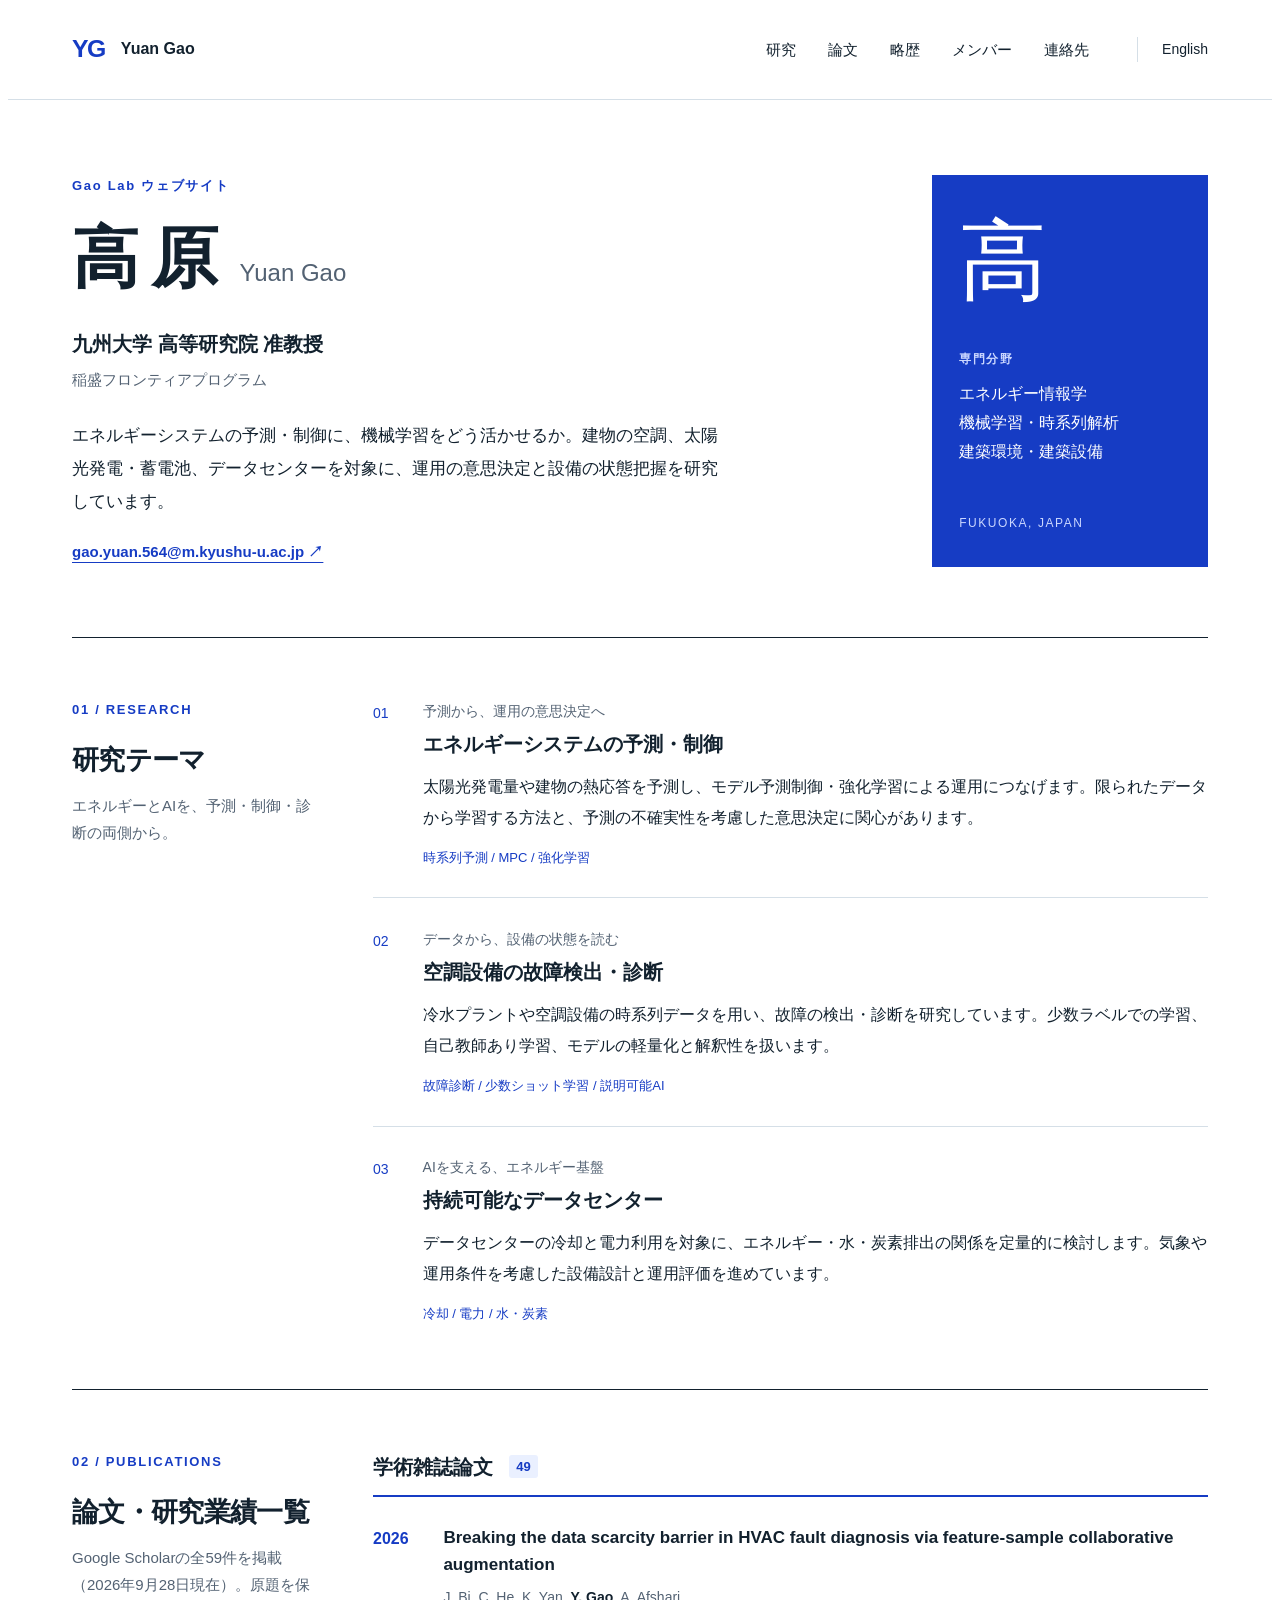
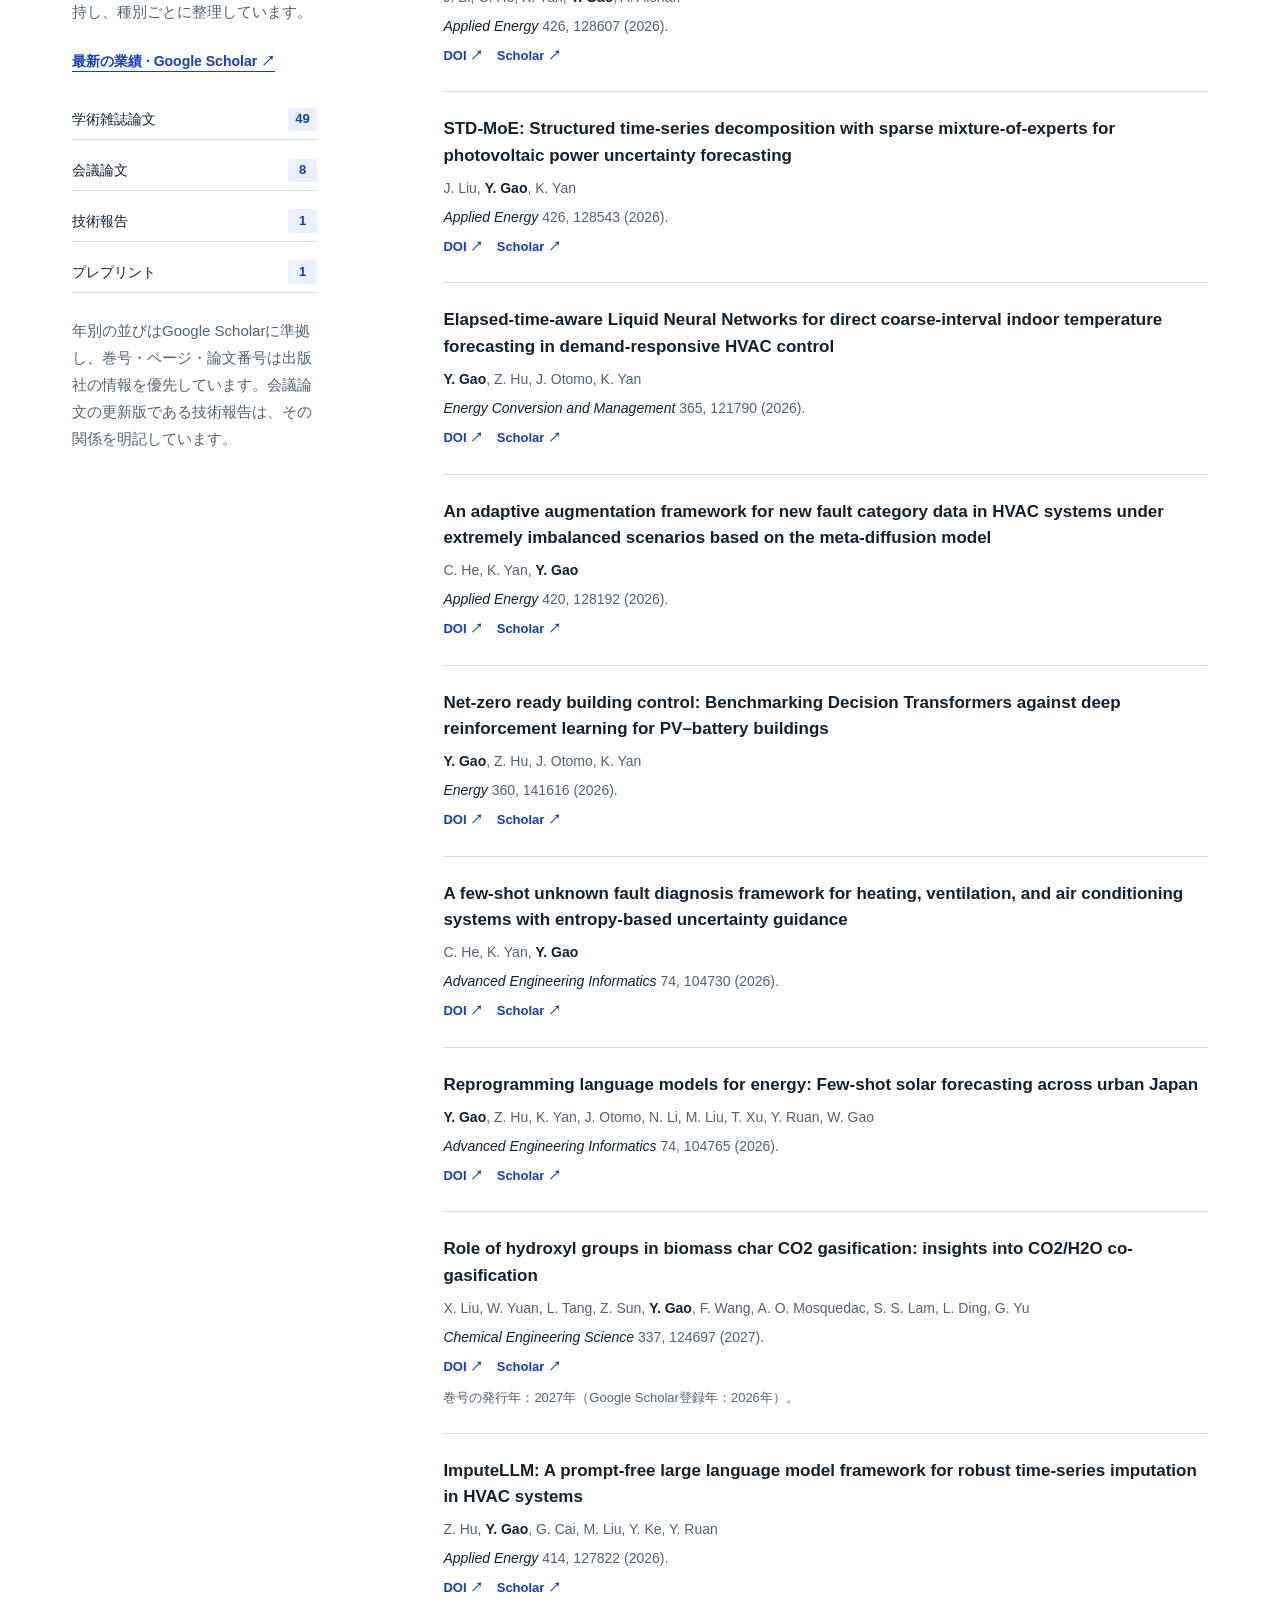
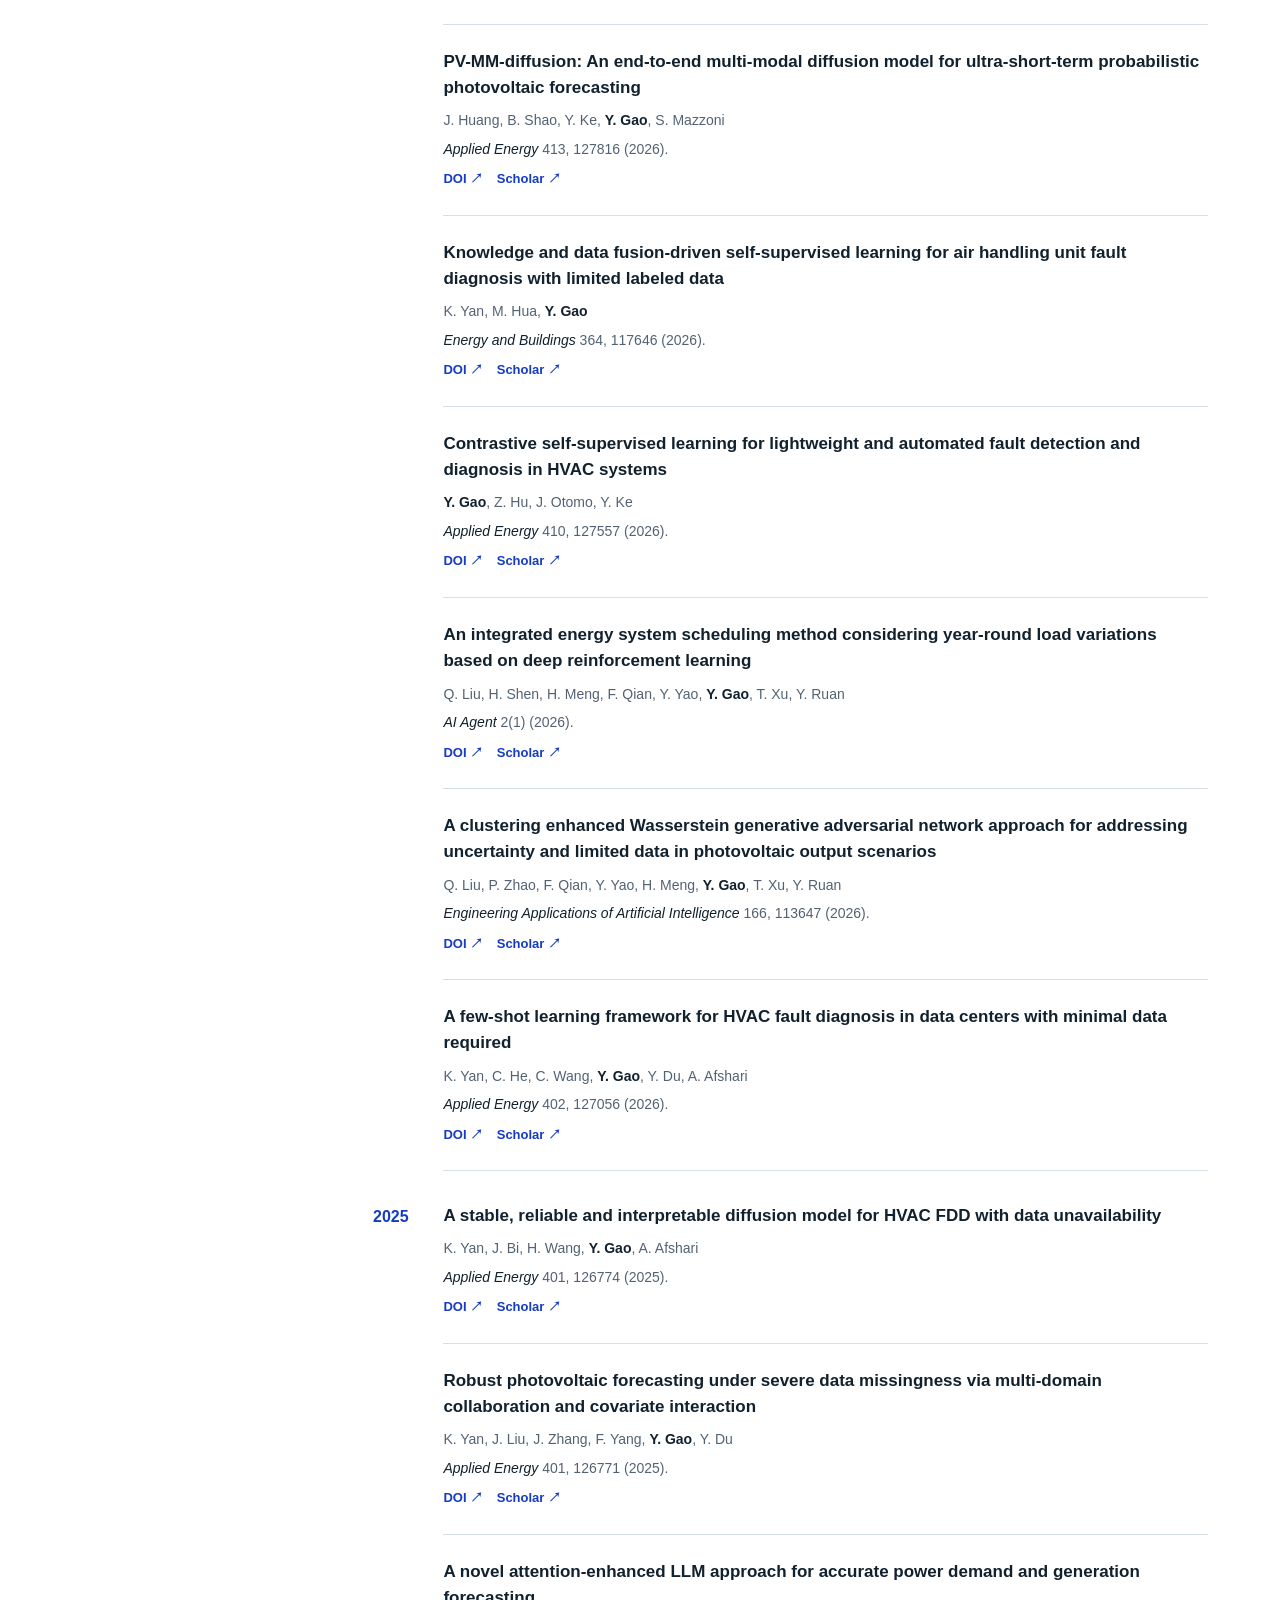
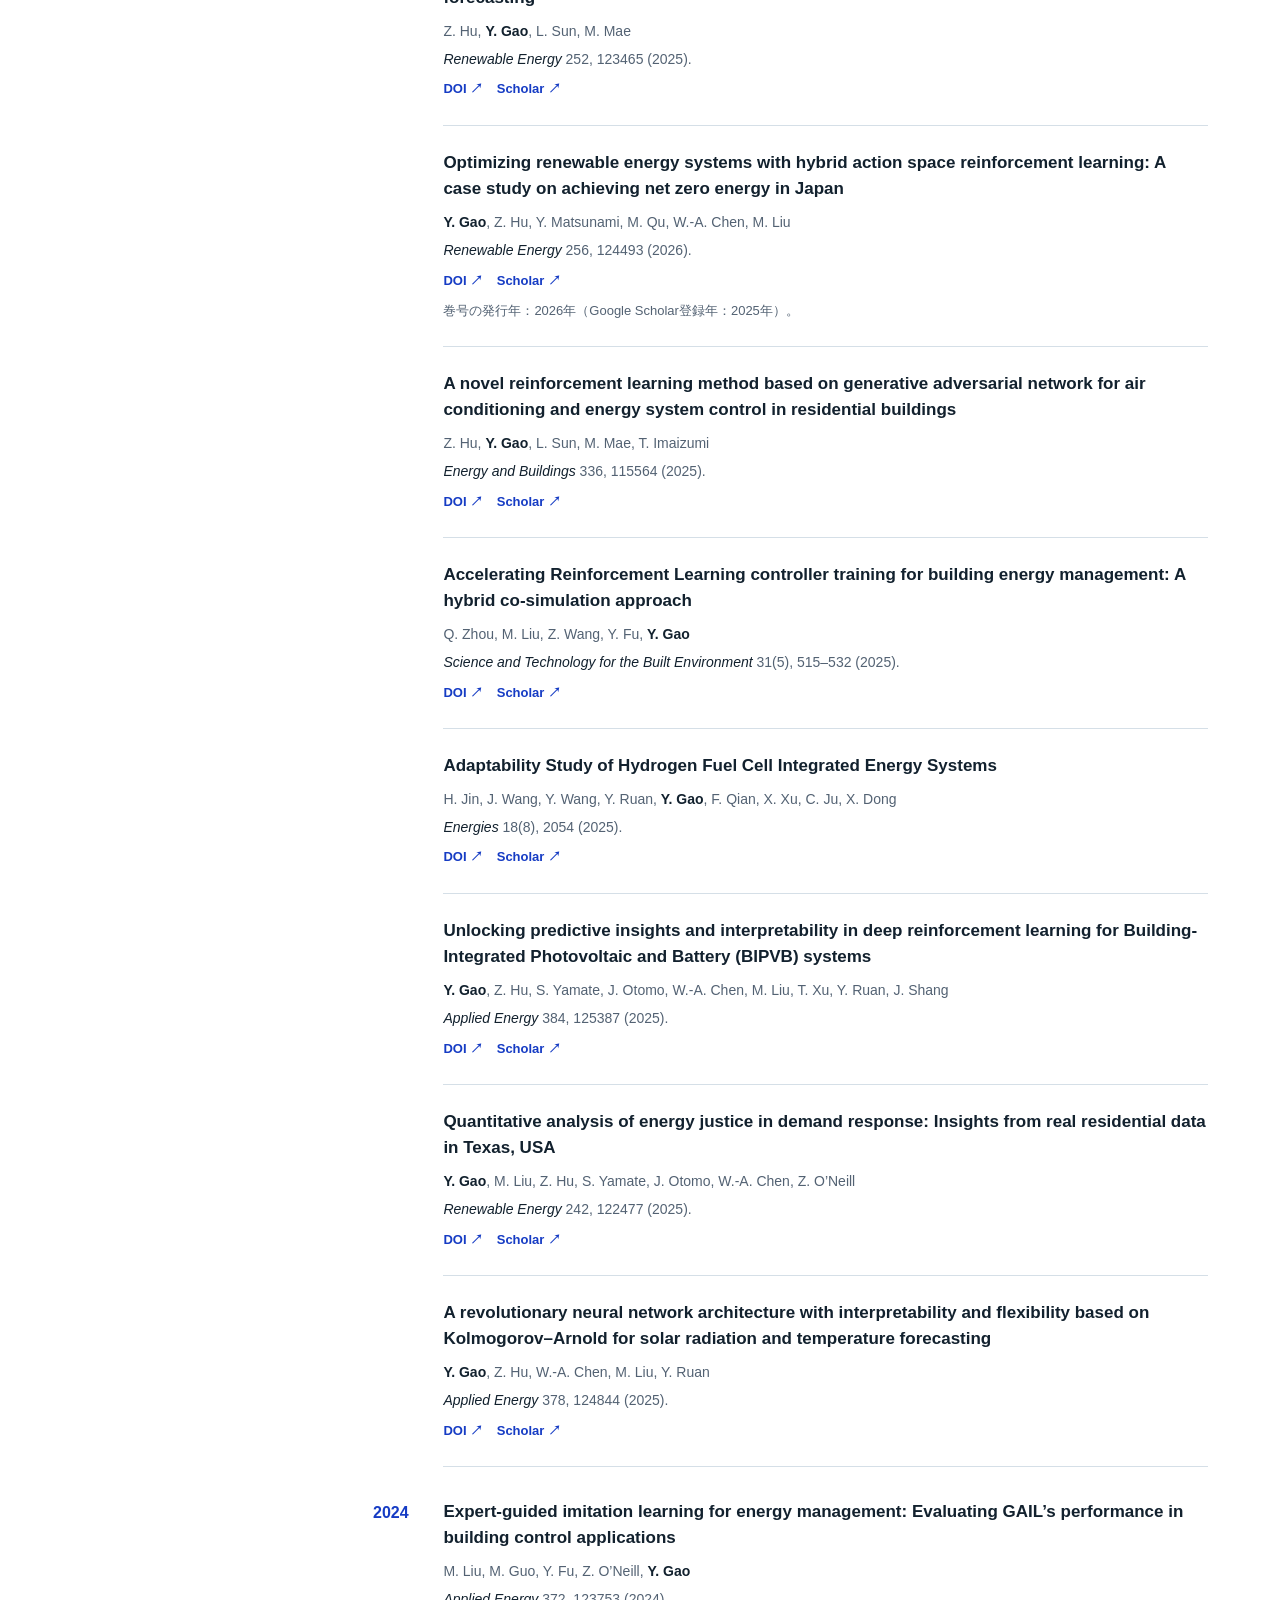
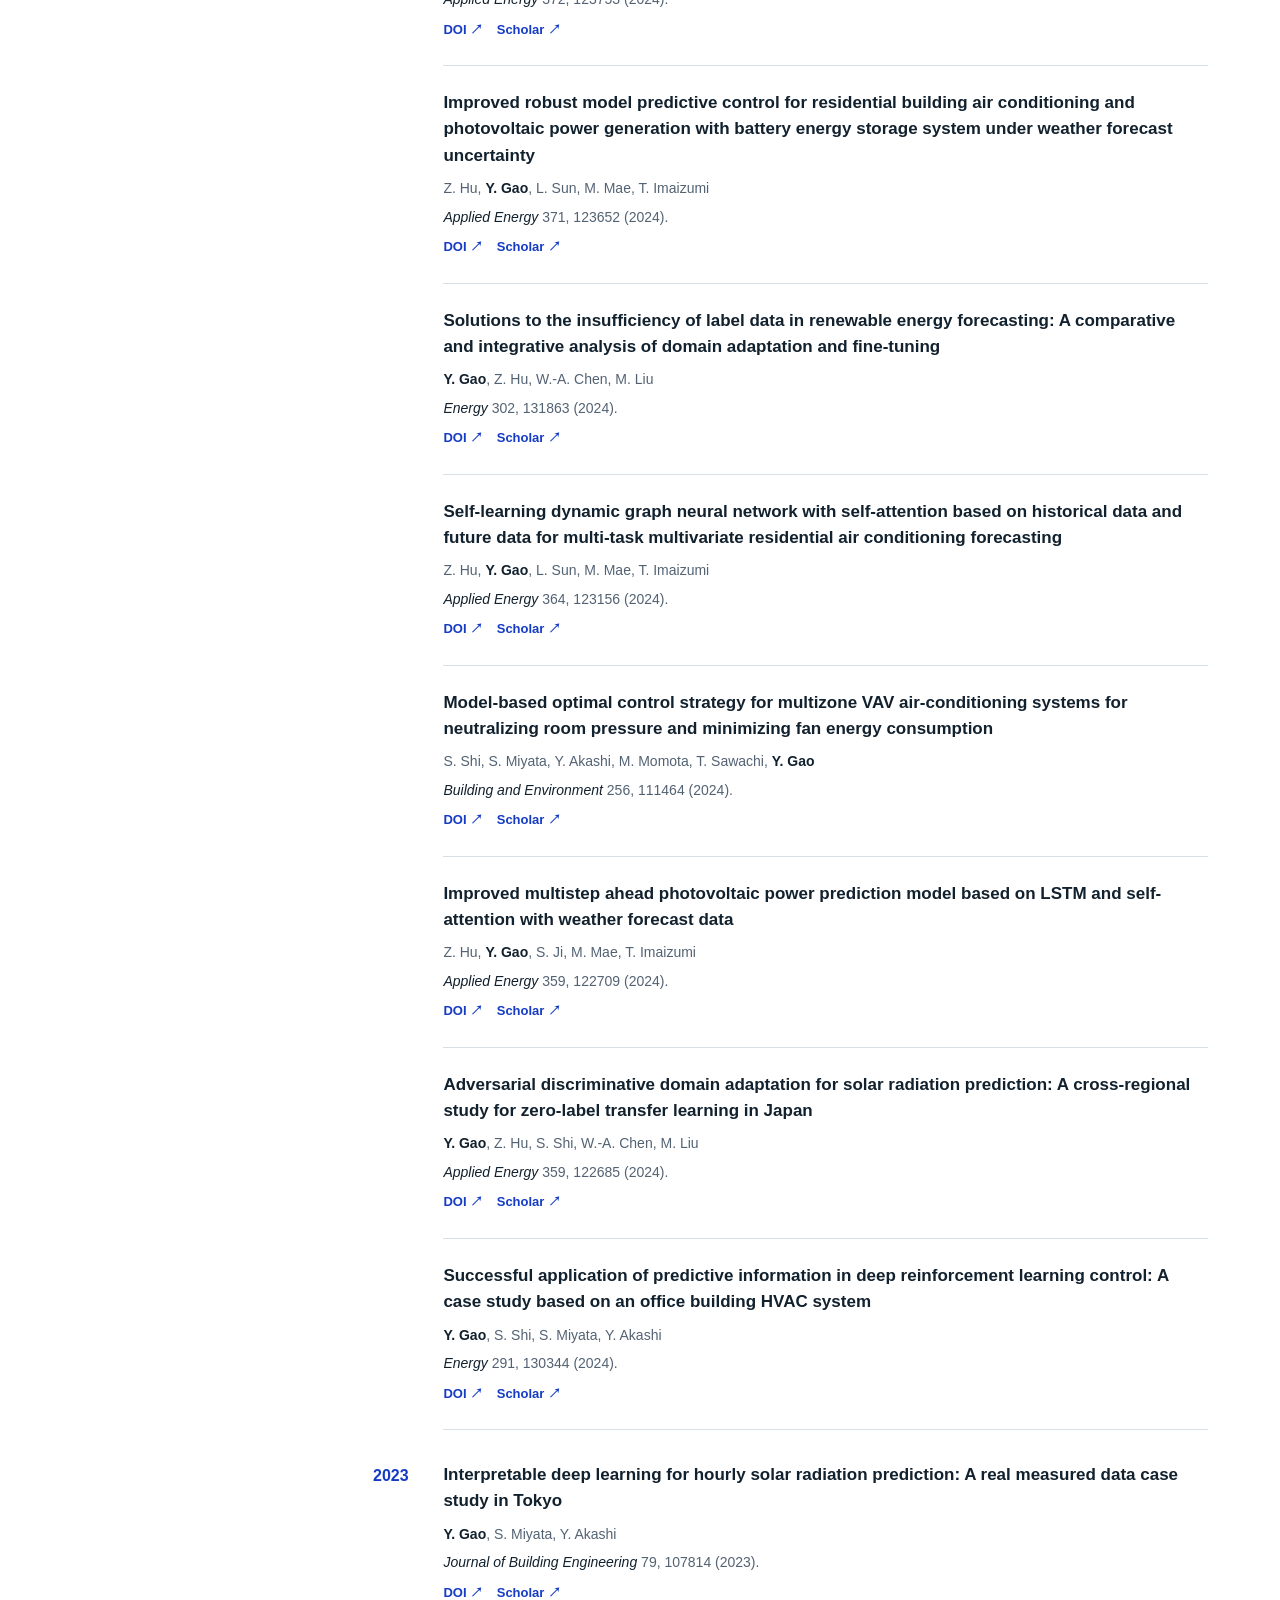
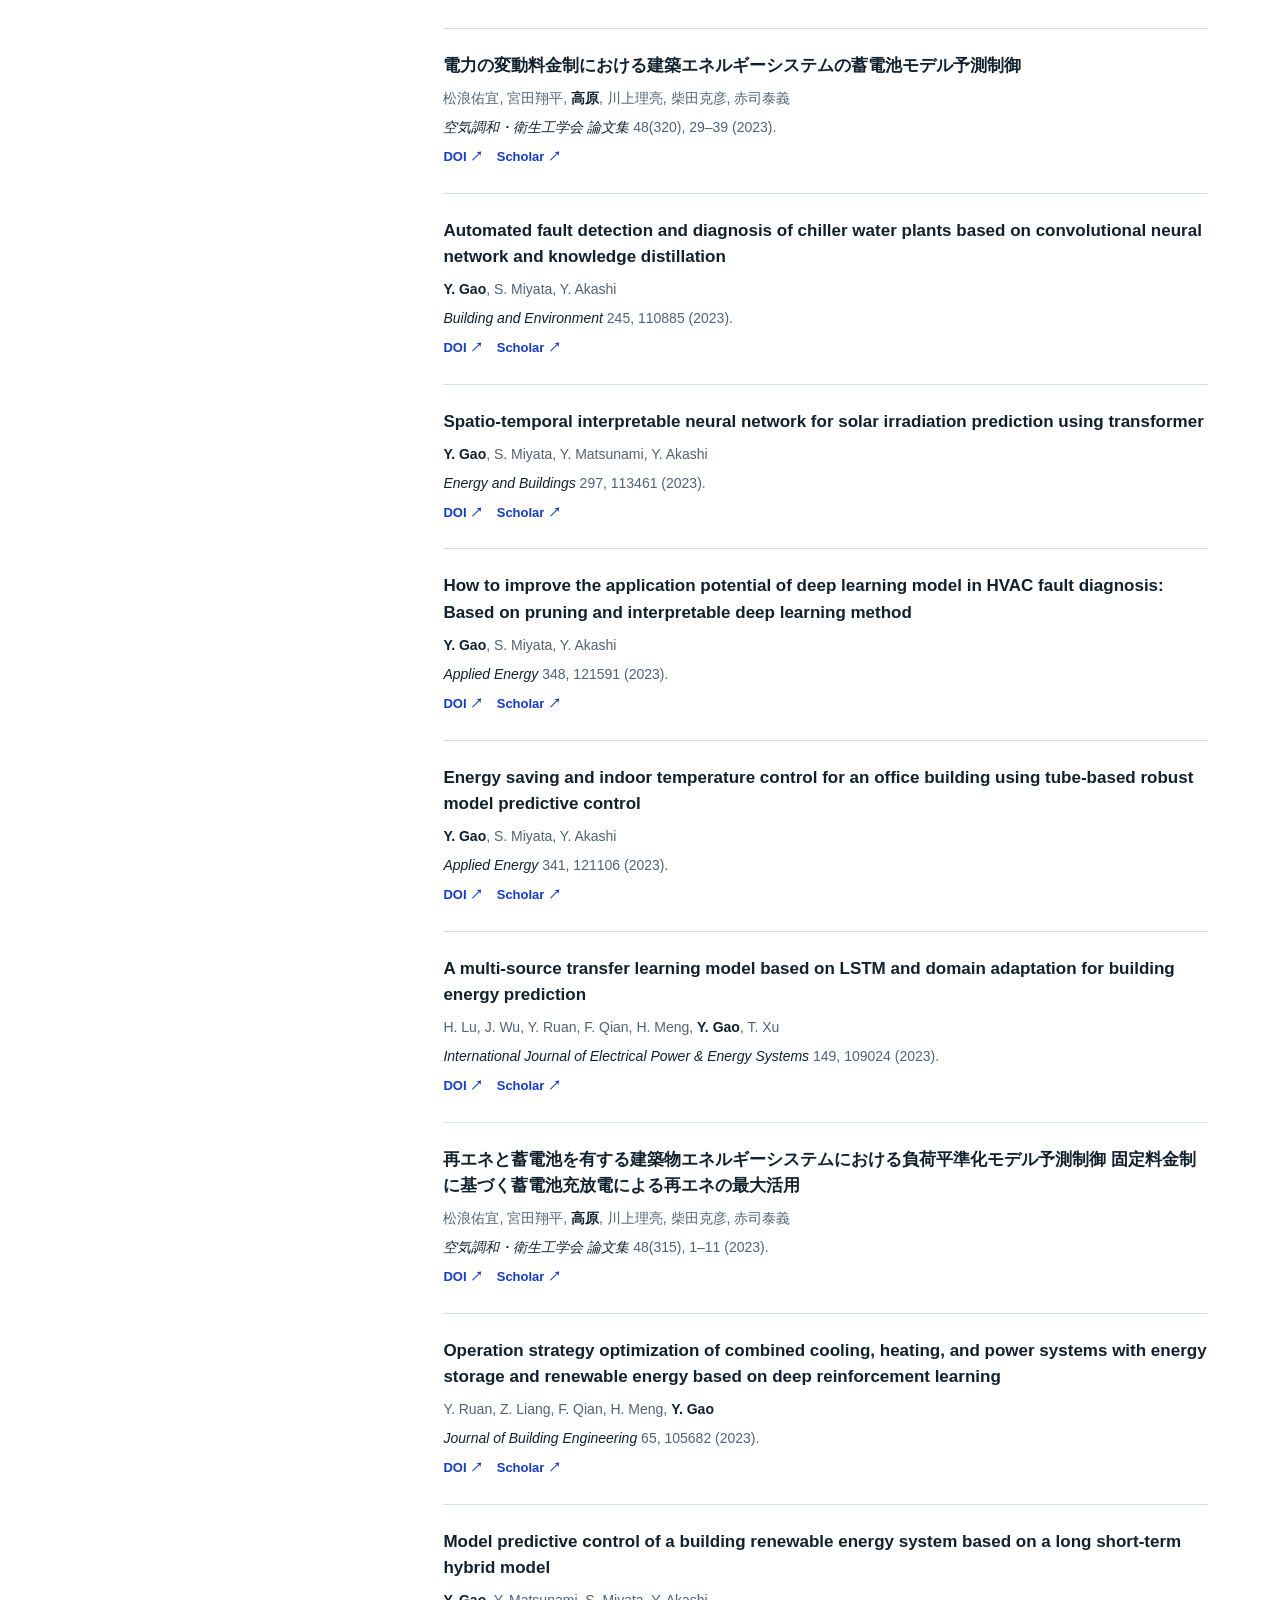
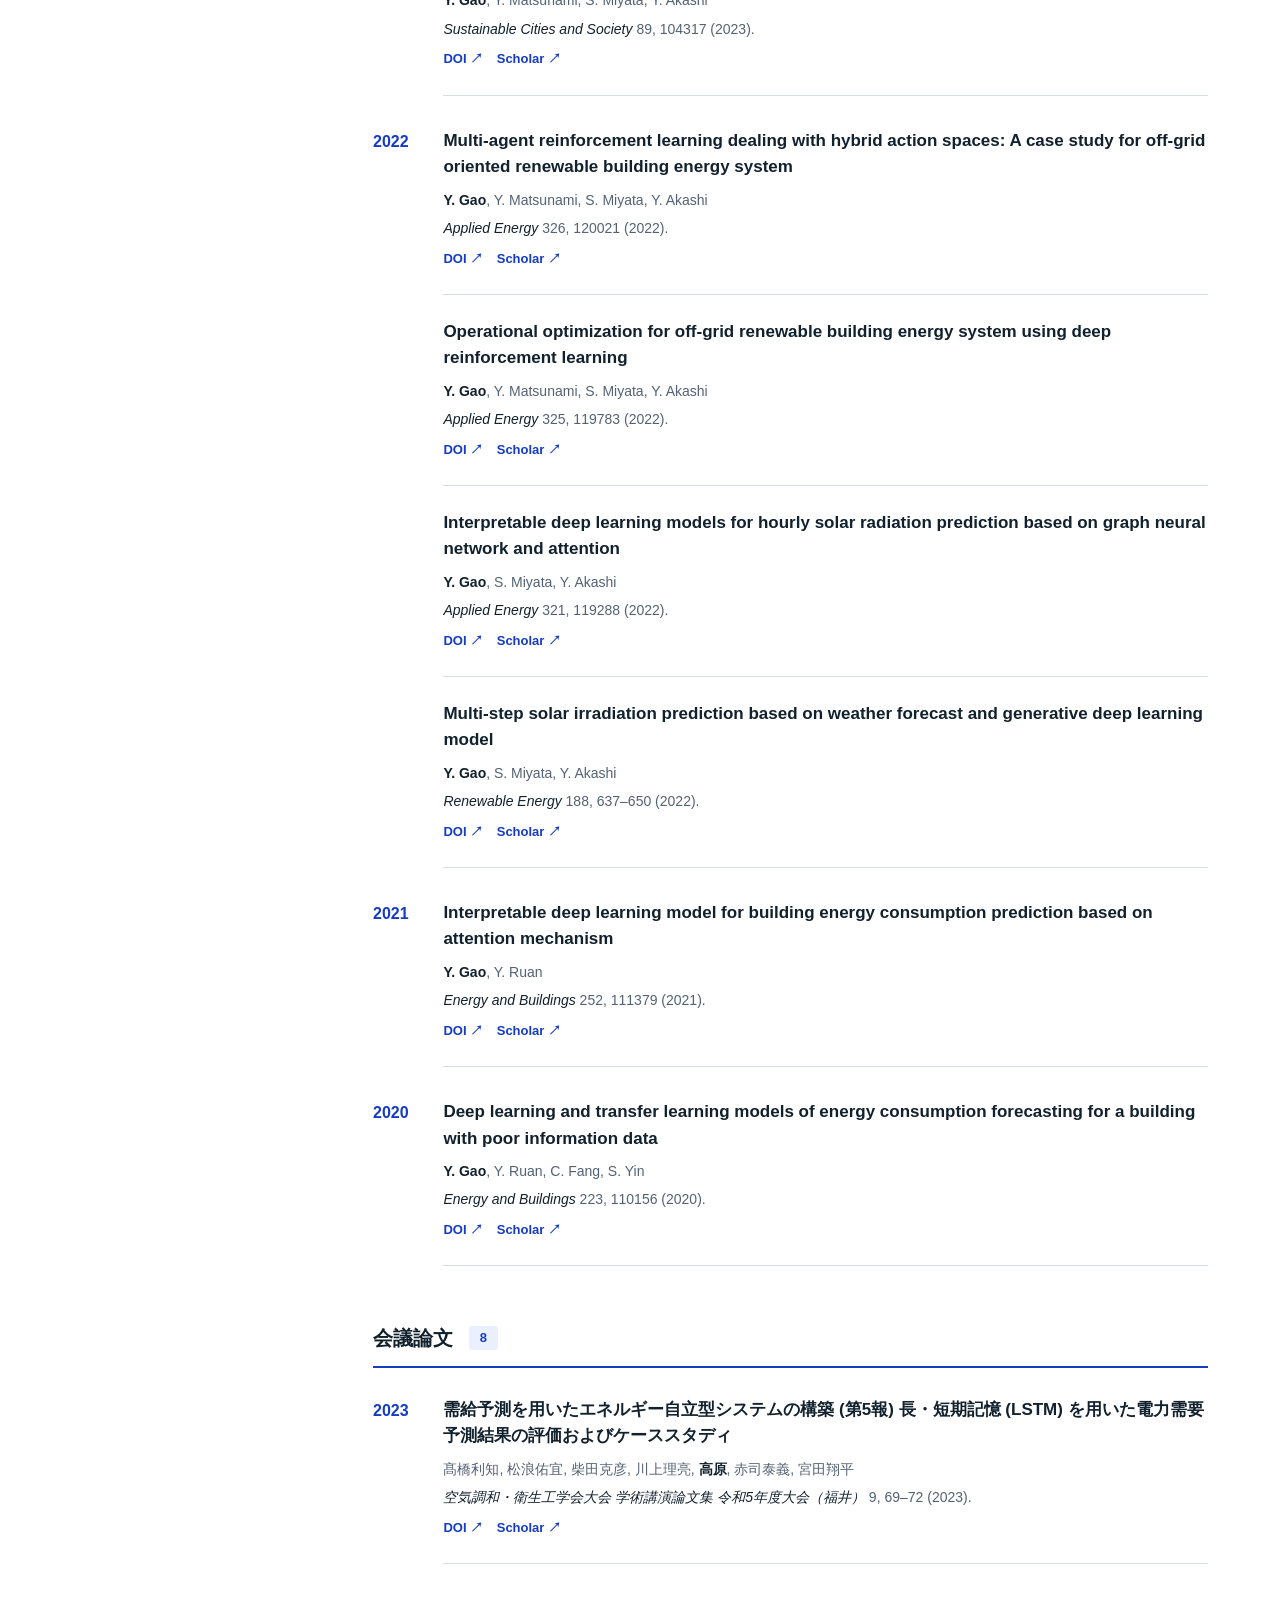
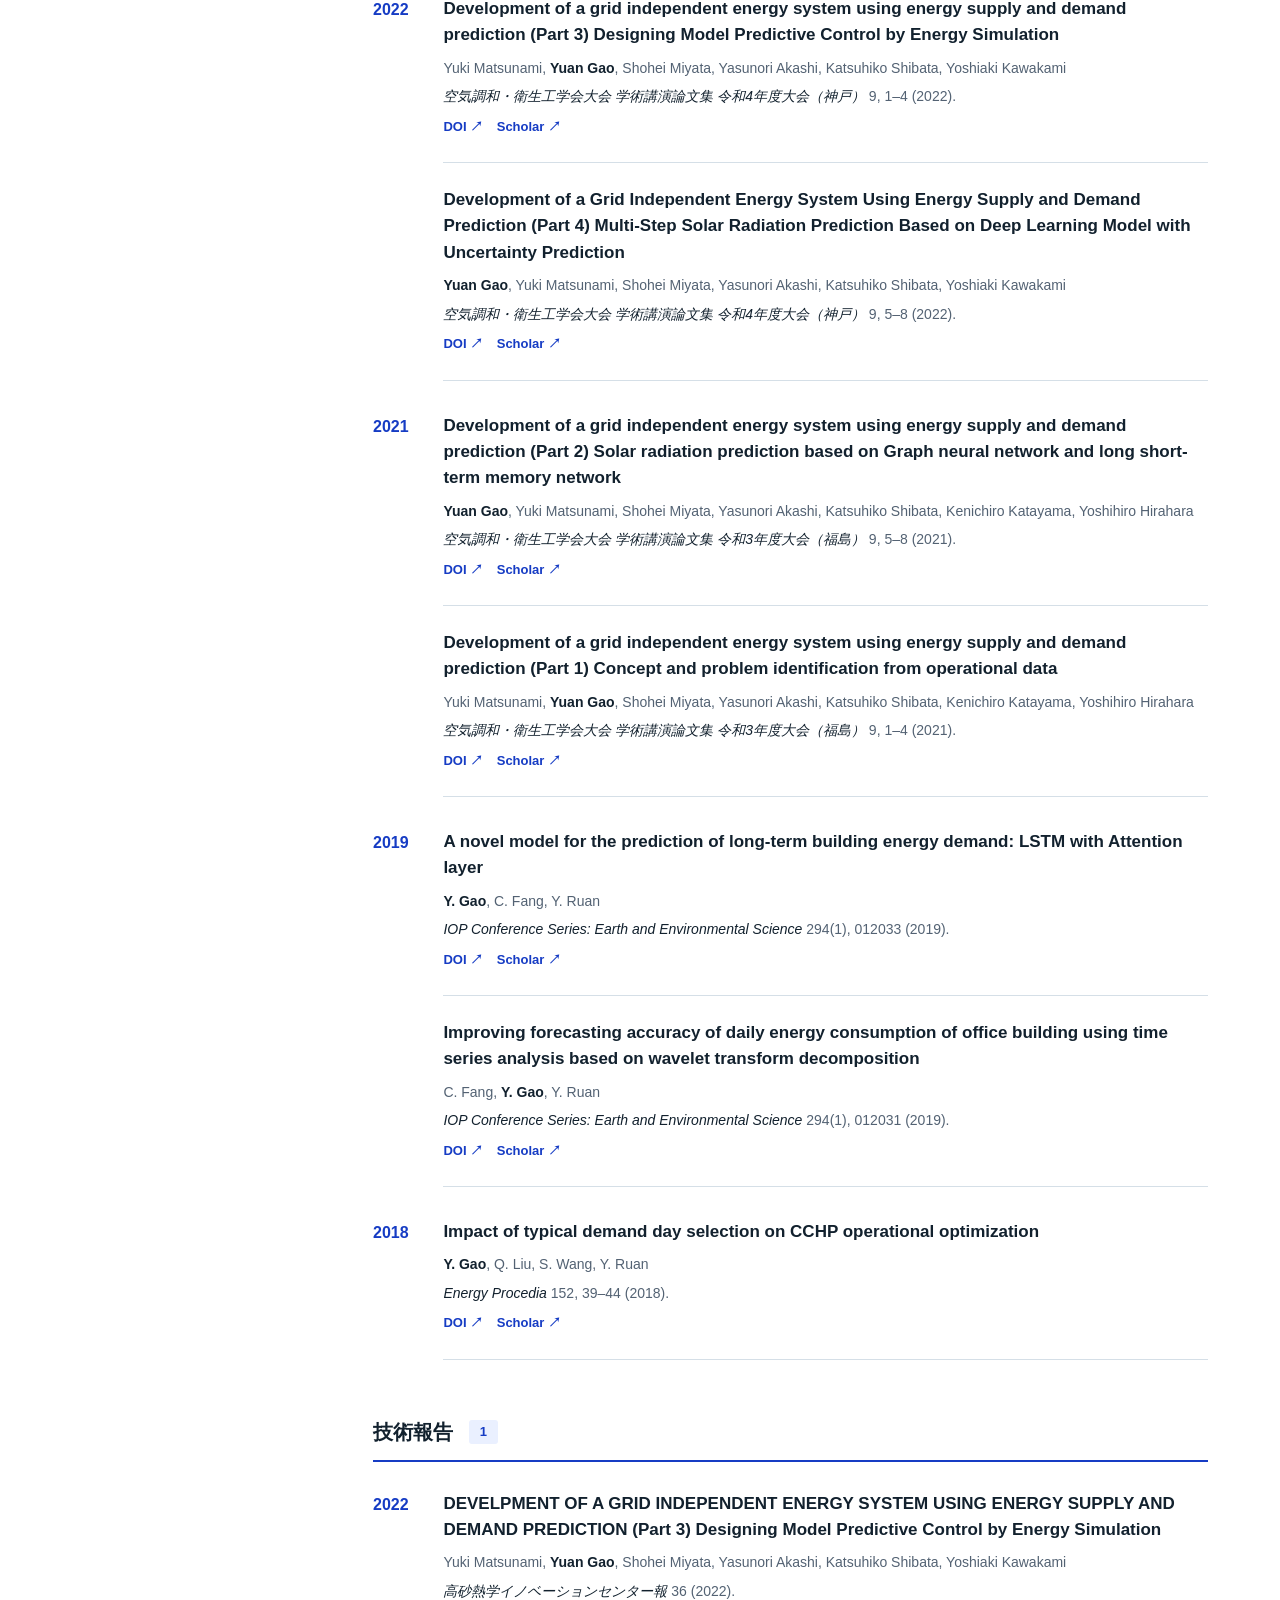
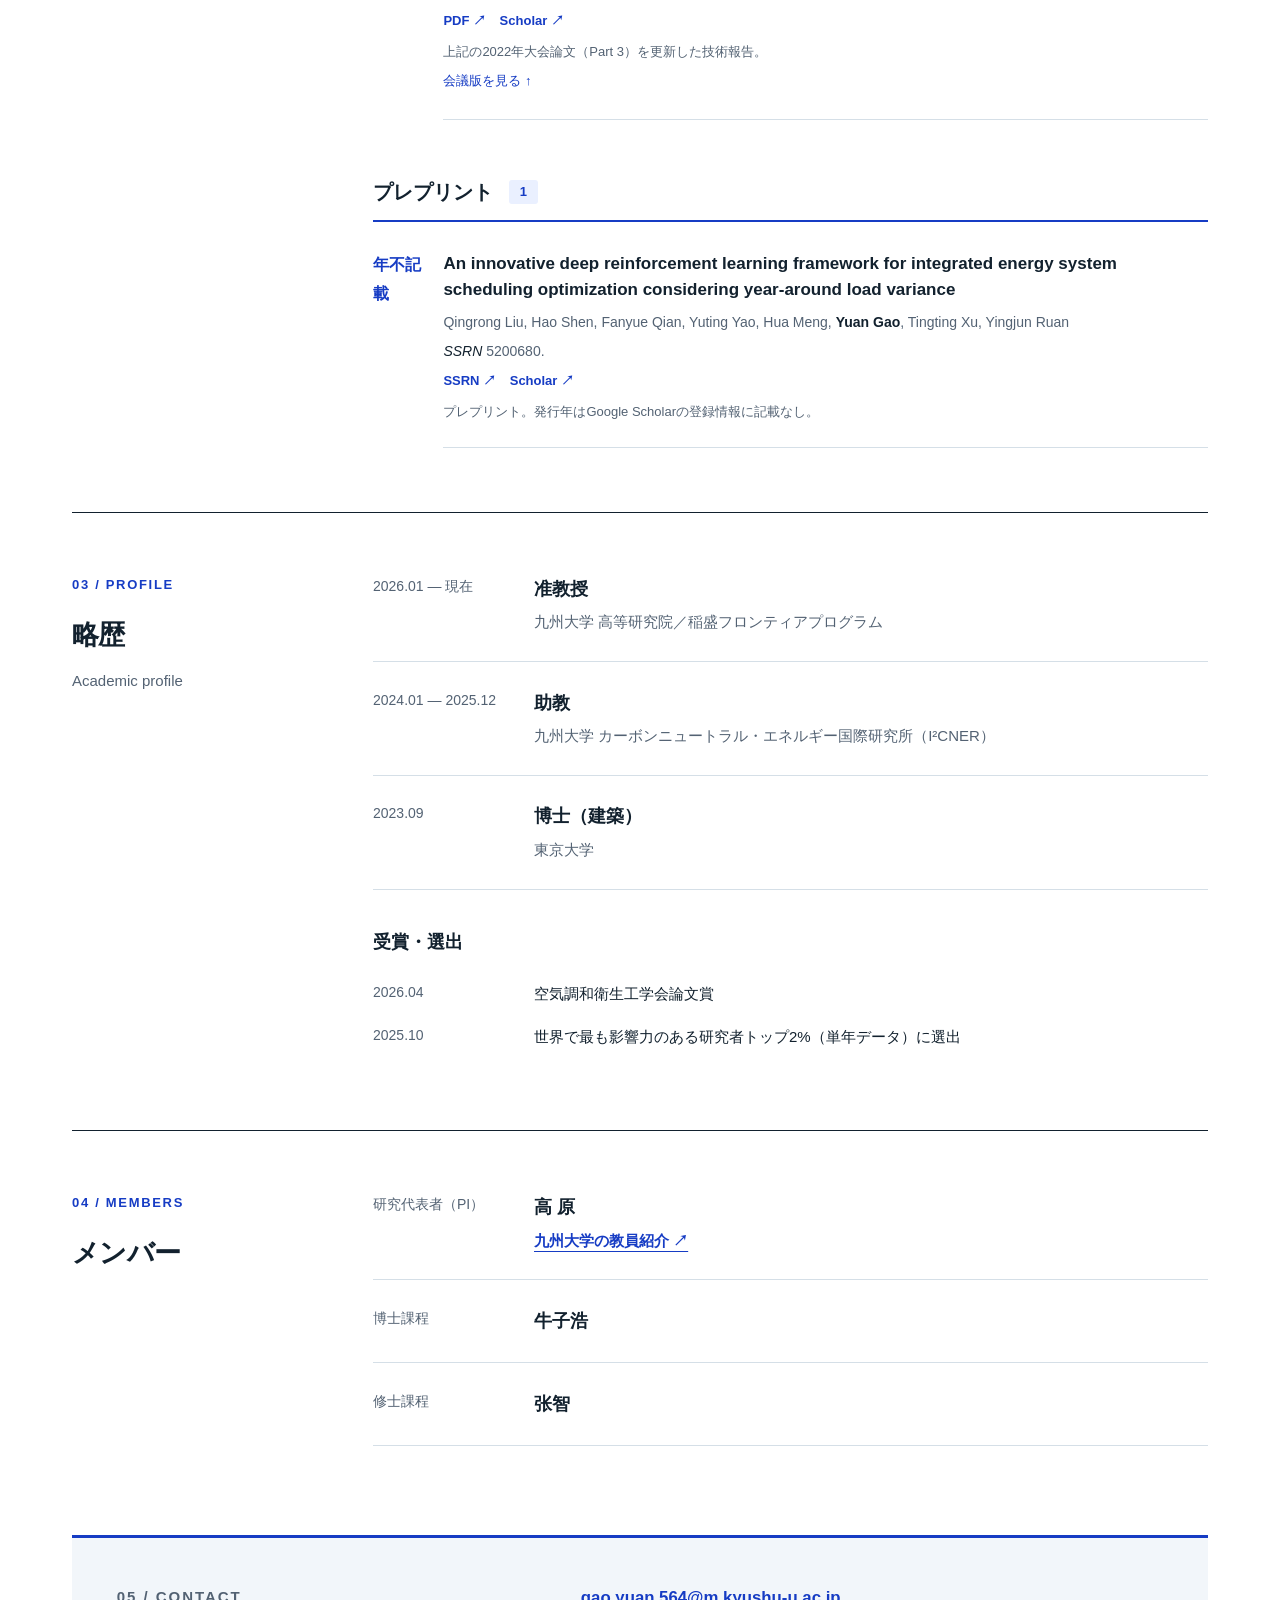
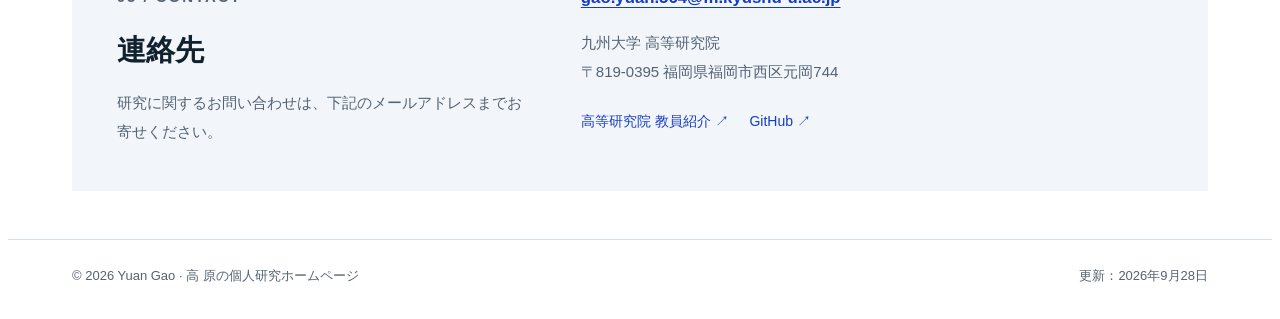
==== commit 4b0fffdd: "Rename homepage label to Gao Lab website" ====
--- a/index.html
+++ b/index.html
@@ -7,7 +7,7 @@
 <link rel="alternate" hreflang="ja" href="https://daxiang415.github.io/"><link rel="alternate" hreflang="en" href="https://daxiang415.github.io/en/">
 </head><body><a class="skip" href="#main">本文へ移動</a>
 <header class="header"><a class="wordmark" href="./" aria-label="Yuan Gao home">YG<span>Yuan Gao</span></a><nav aria-label="メインナビゲーション"><a href="#research">研究</a><a href="#publications">論文</a><a href="#profile">略歴</a><a href="#members">メンバー</a><a href="#contact">連絡先</a></nav><a class="language" href="en/" lang="en">English</a></header>
-<main id="main"><section class="hero" aria-labelledby="name"><div class="hero-main"><p class="eyebrow">個人研究ホームページ</p><h1 id="name">高 原<span>Yuan Gao</span></h1><p class="role">九州大学 高等研究院 准教授</p><p class="program">稲盛フロンティアプログラム</p><p class="intro">エネルギーシステムの予測・制御に、機械学習をどう活かせるか。建物の空調、太陽光発電・蓄電池、データセンターを対象に、運用の意思決定と設備の状態把握を研究しています。</p><a class="text-link" href="mailto:gao.yuan.564@m.kyushu-u.ac.jp">gao.yuan.564@m.kyushu-u.ac.jp ↗</a></div><aside class="hero-aside"><span class="monogram" aria-hidden="true">高</span><p class="eyebrow">専門分野</p><p class="field-list">エネルギー情報学<br>機械学習・時系列解析<br>建築環境・建築設備</p><span class="place">FUKUOKA, JAPAN</span></aside></section>
+<main id="main"><section class="hero" aria-labelledby="name"><div class="hero-main"><p class="eyebrow">Gao Lab ウェブサイト</p><h1 id="name">高 原<span>Yuan Gao</span></h1><p class="role">九州大学 高等研究院 准教授</p><p class="program">稲盛フロンティアプログラム</p><p class="intro">エネルギーシステムの予測・制御に、機械学習をどう活かせるか。建物の空調、太陽光発電・蓄電池、データセンターを対象に、運用の意思決定と設備の状態把握を研究しています。</p><a class="text-link" href="mailto:gao.yuan.564@m.kyushu-u.ac.jp">gao.yuan.564@m.kyushu-u.ac.jp ↗</a></div><aside class="hero-aside"><span class="monogram" aria-hidden="true">高</span><p class="eyebrow">専門分野</p><p class="field-list">エネルギー情報学<br>機械学習・時系列解析<br>建築環境・建築設備</p><span class="place">FUKUOKA, JAPAN</span></aside></section>
 <section id="research" class="section"><div class="section-head"><p class="section-index">01 / RESEARCH</p><h2>研究テーマ</h2><p>エネルギーとAIを、予測・制御・診断の両側から。</p></div><div class="research-list"><article class="research-item"><span class="number">01</span><div><p class="kicker">予測から、運用の意思決定へ</p><h3>エネルギーシステムの予測・制御</h3><p>太陽光発電量や建物の熱応答を予測し、モデル予測制御・強化学習による運用につなげます。限られたデータから学習する方法と、予測の不確実性を考慮した意思決定に関心があります。</p><p class="tags">時系列予測 / MPC / 強化学習</p></div></article><article class="research-item"><span class="number">02</span><div><p class="kicker">データから、設備の状態を読む</p><h3>空調設備の故障検出・診断</h3><p>冷水プラントや空調設備の時系列データを用い、故障の検出・診断を研究しています。少数ラベルでの学習、自己教師あり学習、モデルの軽量化と解釈性を扱います。</p><p class="tags">故障診断 / 少数ショット学習 / 説明可能AI</p></div></article><article class="research-item"><span class="number">03</span><div><p class="kicker">AIを支える、エネルギー基盤</p><h3>持続可能なデータセンター</h3><p>データセンターの冷却と電力利用を対象に、エネルギー・水・炭素排出の関係を定量的に検討します。気象や運用条件を考慮した設備設計と運用評価を進めています。</p><p class="tags">冷却 / 電力 / 水・炭素</p></div></article></div></section>
 <section id="publications" class="section"><div class="section-head"><p class="section-index">02 / PUBLICATIONS</p><h2>論文・研究業績一覧</h2><p>Google Scholarの全59件を掲載（2026年9月28日現在）。原題を保持し、種別ごとに整理しています。</p><a class="text-link" href="https://scholar.google.com.hk/citations?user=7tbmZAIAAAAJ&amp;hl=en&amp;sortby=pubdate">最新の業績 · Google Scholar ↗</a><nav class="pub-nav" aria-label="業績の種類"><a href="#pub-journal">学術雑誌論文<span>49</span></a><a href="#pub-conference">会議論文<span>8</span></a><a href="#pub-report">技術報告<span>1</span></a><a href="#pub-preprint">プレプリント<span>1</span></a></nav><p class="pub-source-note">年別の並びはGoogle Scholarに準拠し、巻号・ページ・論文番号は出版社の情報を優先しています。会議論文の更新版である技術報告は、その関係を明記しています。</p></div><div class="publications"><section class="pub-group" id="pub-journal" aria-labelledby="heading-journal"><h3 class="pub-group-title" id="heading-journal">学術雑誌論文 <span>49</span></h3><div class="pub-year"><p class="pub-year-label">2026</p><ol><li class="publication" id="paper-VL0QpB8kHFEC" data-type="journal"><h4 lang="en"><a href="https://doi.org/10.1016/j.apenergy.2026.128607">Breaking the data scarcity barrier in HVAC fault diagnosis via feature-sample collaborative augmentation</a></h4><p class="authors">J. Bi, C. He, K. Yan, <strong>Y. Gao</strong>, A. Afshari</p><p class="journal"><cite>Applied Energy</cite> 426, 128607 (2026).</p><p class="publication-links"><a class="doi" href="https://doi.org/10.1016/j.apenergy.2026.128607">DOI ↗</a> <a class="doi" href="https://scholar.google.com.hk/citations?view_op=view_citation&amp;hl=en&amp;user=7tbmZAIAAAAJ&amp;citation_for_view=7tbmZAIAAAAJ:VL0QpB8kHFEC">Scholar ↗</a></p></li><li class="publication" id="paper-ye4kPcJQO24C" data-type="journal"><h4 lang="en"><a href="https://doi.org/10.1016/j.apenergy.2026.128543">STD-MoE: Structured time-series decomposition with sparse mixture-of-experts for photovoltaic power uncertainty forecasting</a></h4><p class="authors">J. Liu, <strong>Y. Gao</strong>, K. Yan</p><p class="journal"><cite>Applied Energy</cite> 426, 128543 (2026).</p><p class="publication-links"><a class="doi" href="https://doi.org/10.1016/j.apenergy.2026.128543">DOI ↗</a> <a class="doi" href="https://scholar.google.com.hk/citations?view_op=view_citation&amp;hl=en&amp;user=7tbmZAIAAAAJ&amp;citation_for_view=7tbmZAIAAAAJ:ye4kPcJQO24C">Scholar ↗</a></p></li><li class="publication" id="paper-tkaPQYYpVKoC" data-type="journal"><h4 lang="en"><a href="https://doi.org/10.1016/j.enconman.2026.121790">Elapsed-time-aware Liquid Neural Networks for direct coarse-interval indoor temperature forecasting in demand-responsive HVAC control</a></h4><p class="authors"><strong>Y. Gao</strong>, Z. Hu, J. Otomo, K. Yan</p><p class="journal"><cite>Energy Conversion and Management</cite> 365, 121790 (2026).</p><p class="publication-links"><a class="doi" href="https://doi.org/10.1016/j.enconman.2026.121790">DOI ↗</a> <a class="doi" href="https://scholar.google.com.hk/citations?view_op=view_citation&amp;hl=en&amp;user=7tbmZAIAAAAJ&amp;citation_for_view=7tbmZAIAAAAJ:tkaPQYYpVKoC">Scholar ↗</a></p></li><li class="publication" id="paper-Y5dfb0dijaUC" data-type="journal"><h4 lang="en"><a href="https://doi.org/10.1016/j.apenergy.2026.128192">An adaptive augmentation framework for new fault category data in HVAC systems under extremely imbalanced scenarios based on the meta-diffusion model</a></h4><p class="authors">C. He, K. Yan, <strong>Y. Gao</strong></p><p class="journal"><cite>Applied Energy</cite> 420, 128192 (2026).</p><p class="publication-links"><a class="doi" href="https://doi.org/10.1016/j.apenergy.2026.128192">DOI ↗</a> <a class="doi" href="https://scholar.google.com.hk/citations?view_op=view_citation&amp;hl=en&amp;user=7tbmZAIAAAAJ&amp;citation_for_view=7tbmZAIAAAAJ:Y5dfb0dijaUC">Scholar ↗</a></p></li><li class="publication" id="paper-_B80troHkn4C" data-type="journal"><h4 lang="en"><a href="https://doi.org/10.1016/j.energy.2026.141616">Net-zero ready building control: Benchmarking Decision Transformers against deep reinforcement learning for PV–battery buildings</a></h4><p class="authors"><strong>Y. Gao</strong>, Z. Hu, J. Otomo, K. Yan</p><p class="journal"><cite>Energy</cite> 360, 141616 (2026).</p><p class="publication-links"><a class="doi" href="https://doi.org/10.1016/j.energy.2026.141616">DOI ↗</a> <a class="doi" href="https://scholar.google.com.hk/citations?view_op=view_citation&amp;hl=en&amp;user=7tbmZAIAAAAJ&amp;citation_for_view=7tbmZAIAAAAJ:_B80troHkn4C">Scholar ↗</a></p></li><li class="publication" id="paper-AXPGKjj_ei8C" data-type="journal"><h4 lang="en"><a href="https://doi.org/10.1016/j.aei.2026.104730">A few-shot unknown fault diagnosis framework for heating, ventilation, and air conditioning systems with entropy-based uncertainty guidance</a></h4><p class="authors">C. He, K. Yan, <strong>Y. Gao</strong></p><p class="journal"><cite>Advanced Engineering Informatics</cite> 74, 104730 (2026).</p><p class="publication-links"><a class="doi" href="https://doi.org/10.1016/j.aei.2026.104730">DOI ↗</a> <a class="doi" href="https://scholar.google.com.hk/citations?view_op=view_citation&amp;hl=en&amp;user=7tbmZAIAAAAJ&amp;citation_for_view=7tbmZAIAAAAJ:AXPGKjj_ei8C">Scholar ↗</a></p></li><li class="publication" id="paper-Mojj43d5GZwC" data-type="journal"><h4 lang="en"><a href="https://doi.org/10.1016/j.aei.2026.104765">Reprogramming language models for energy: Few-shot solar forecasting across urban Japan</a></h4><p class="authors"><strong>Y. Gao</strong>, Z. Hu, K. Yan, J. Otomo, N. Li, M. Liu, T. Xu, Y. Ruan, W. Gao</p><p class="journal"><cite>Advanced Engineering Informatics</cite> 74, 104765 (2026).</p><p class="publication-links"><a class="doi" href="https://doi.org/10.1016/j.aei.2026.104765">DOI ↗</a> <a class="doi" href="https://scholar.google.com.hk/citations?view_op=view_citation&amp;hl=en&amp;user=7tbmZAIAAAAJ&amp;citation_for_view=7tbmZAIAAAAJ:Mojj43d5GZwC">Scholar ↗</a></p></li><li class="publication" id="paper-SdhP9T11ey4C" data-type="journal"><h4 lang="en"><a href="https://doi.org/10.1016/j.ces.2026.124697">Role of hydroxyl groups in biomass char CO2 gasification: insights into CO2/H2O co-gasification</a></h4><p class="authors">X. Liu, W. Yuan, L. Tang, Z. Sun, <strong>Y. Gao</strong>, F. Wang, A. O. Mosquedac, S. S. Lam, L. Ding, G. Yu</p><p class="journal"><cite>Chemical Engineering Science</cite> 337, 124697 (2027).</p><p class="publication-links"><a class="doi" href="https://doi.org/10.1016/j.ces.2026.124697">DOI ↗</a> <a class="doi" href="https://scholar.google.com.hk/citations?view_op=view_citation&amp;hl=en&amp;user=7tbmZAIAAAAJ&amp;citation_for_view=7tbmZAIAAAAJ:SdhP9T11ey4C">Scholar ↗</a></p><p class="publication-note">巻号の発行年：2027年（Google Scholar登録年：2026年）。</p></li><li class="publication" id="paper-XiVPGOgt02cC" data-type="journal"><h4 lang="en"><a href="https://doi.org/10.1016/j.apenergy.2026.127822">ImputeLLM: A prompt-free large language model framework for robust time-series imputation in HVAC systems</a></h4><p class="authors">Z. Hu, <strong>Y. Gao</strong>, G. Cai, M. Liu, Y. Ke, Y. Ruan</p><p class="journal"><cite>Applied Energy</cite> 414, 127822 (2026).</p><p class="publication-links"><a class="doi" href="https://doi.org/10.1016/j.apenergy.2026.127822">DOI ↗</a> <a class="doi" href="https://scholar.google.com.hk/citations?view_op=view_citation&amp;hl=en&amp;user=7tbmZAIAAAAJ&amp;citation_for_view=7tbmZAIAAAAJ:XiVPGOgt02cC">Scholar ↗</a></p></li><li class="publication" id="paper-bnK-pcrLprsC" data-type="journal"><h4 lang="en"><a href="https://doi.org/10.1016/j.apenergy.2026.127816">PV-MM-diffusion: An end-to-end multi-modal diffusion model for ultra-short-term probabilistic photovoltaic forecasting</a></h4><p class="authors">J. Huang, B. Shao, Y. Ke, <strong>Y. Gao</strong>, S. Mazzoni</p><p class="journal"><cite>Applied Energy</cite> 413, 127816 (2026).</p><p class="publication-links"><a class="doi" href="https://doi.org/10.1016/j.apenergy.2026.127816">DOI ↗</a> <a class="doi" href="https://scholar.google.com.hk/citations?view_op=view_citation&amp;hl=en&amp;user=7tbmZAIAAAAJ&amp;citation_for_view=7tbmZAIAAAAJ:bnK-pcrLprsC">Scholar ↗</a></p></li><li class="publication" id="paper-eMMeJKvmdy0C" data-type="journal"><h4 lang="en"><a href="https://doi.org/10.1016/j.enbuild.2026.117646">Knowledge and data fusion-driven self-supervised learning for air handling unit fault diagnosis with limited labeled data</a></h4><p class="authors">K. Yan, M. Hua, <strong>Y. Gao</strong></p><p class="journal"><cite>Energy and Buildings</cite> 364, 117646 (2026).</p><p class="publication-links"><a class="doi" href="https://doi.org/10.1016/j.enbuild.2026.117646">DOI ↗</a> <a class="doi" href="https://scholar.google.com.hk/citations?view_op=view_citation&amp;hl=en&amp;user=7tbmZAIAAAAJ&amp;citation_for_view=7tbmZAIAAAAJ:eMMeJKvmdy0C">Scholar ↗</a></p></li><li class="publication" id="paper-geHnlv5EZngC" data-type="journal"><h4 lang="en"><a href="https://doi.org/10.1016/j.apenergy.2026.127557">Contrastive self-supervised learning for lightweight and automated fault detection and diagnosis in HVAC systems</a></h4><p class="authors"><strong>Y. Gao</strong>, Z. Hu, J. Otomo, Y. Ke</p><p class="journal"><cite>Applied Energy</cite> 410, 127557 (2026).</p><p class="publication-links"><a class="doi" href="https://doi.org/10.1016/j.apenergy.2026.127557">DOI ↗</a> <a class="doi" href="https://scholar.google.com.hk/citations?view_op=view_citation&amp;hl=en&amp;user=7tbmZAIAAAAJ&amp;citation_for_view=7tbmZAIAAAAJ:geHnlv5EZngC">Scholar ↗</a></p></li><li class="publication" id="paper-olpn-zPbct0C" data-type="journal"><h4 lang="en"><a href="https://doi.org/10.20517/aiagent.2025.12">An integrated energy system scheduling method considering year-round load variations based on deep reinforcement learning</a></h4><p class="authors">Q. Liu, H. Shen, H. Meng, F. Qian, Y. Yao, <strong>Y. Gao</strong>, T. Xu, Y. Ruan</p><p class="journal"><cite>AI Agent</cite> 2(1) (2026).</p><p class="publication-links"><a class="doi" href="https://doi.org/10.20517/aiagent.2025.12">DOI ↗</a> <a class="doi" href="https://scholar.google.com.hk/citations?view_op=view_citation&amp;hl=en&amp;user=7tbmZAIAAAAJ&amp;citation_for_view=7tbmZAIAAAAJ:olpn-zPbct0C">Scholar ↗</a></p></li><li class="publication" id="paper-l7t_Zn2s7bgC" data-type="journal"><h4 lang="en"><a href="https://doi.org/10.1016/j.engappai.2025.113647">A clustering enhanced Wasserstein generative adversarial network approach for addressing uncertainty and limited data in photovoltaic output scenarios</a></h4><p class="authors">Q. Liu, P. Zhao, F. Qian, Y. Yao, H. Meng, <strong>Y. Gao</strong>, T. Xu, Y. Ruan</p><p class="journal"><cite>Engineering Applications of Artificial Intelligence</cite> 166, 113647 (2026).</p><p class="publication-links"><a class="doi" href="https://doi.org/10.1016/j.engappai.2025.113647">DOI ↗</a> <a class="doi" href="https://scholar.google.com.hk/citations?view_op=view_citation&amp;hl=en&amp;user=7tbmZAIAAAAJ&amp;citation_for_view=7tbmZAIAAAAJ:l7t_Zn2s7bgC">Scholar ↗</a></p></li><li class="publication" id="paper-u9iWguZQMMsC" data-type="journal"><h4 lang="en"><a href="https://doi.org/10.1016/j.apenergy.2025.127056">A few-shot learning framework for HVAC fault diagnosis in data centers with minimal data required</a></h4><p class="authors">K. Yan, C. He, C. Wang, <strong>Y. Gao</strong>, Y. Du, A. Afshari</p><p class="journal"><cite>Applied Energy</cite> 402, 127056 (2026).</p><p class="publication-links"><a class="doi" href="https://doi.org/10.1016/j.apenergy.2025.127056">DOI ↗</a> <a class="doi" href="https://scholar.google.com.hk/citations?view_op=view_citation&amp;hl=en&amp;user=7tbmZAIAAAAJ&amp;citation_for_view=7tbmZAIAAAAJ:u9iWguZQMMsC">Scholar ↗</a></p></li></ol></div><div class="pub-year"><p class="pub-year-label">2025</p><ol><li class="publication" id="paper-OU6Ihb5iCvQC" data-type="journal"><h4 lang="en"><a href="https://doi.org/10.1016/j.apenergy.2025.126774">A stable, reliable and interpretable diffusion model for HVAC FDD with data unavailability</a></h4><p class="authors">K. Yan, J. Bi, H. Wang, <strong>Y. Gao</strong>, A. Afshari</p><p class="journal"><cite>Applied Energy</cite> 401, 126774 (2025).</p><p class="publication-links"><a class="doi" href="https://doi.org/10.1016/j.apenergy.2025.126774">DOI ↗</a> <a class="doi" href="https://scholar.google.com.hk/citations?view_op=view_citation&amp;hl=en&amp;user=7tbmZAIAAAAJ&amp;citation_for_view=7tbmZAIAAAAJ:OU6Ihb5iCvQC">Scholar ↗</a></p></li><li class="publication" id="paper-uWQEDVKXjbEC" data-type="journal"><h4 lang="en"><a href="https://doi.org/10.1016/j.apenergy.2025.126771">Robust photovoltaic forecasting under severe data missingness via multi-domain collaboration and covariate interaction</a></h4><p class="authors">K. Yan, J. Liu, J. Zhang, F. Yang, <strong>Y. Gao</strong>, Y. Du</p><p class="journal"><cite>Applied Energy</cite> 401, 126771 (2025).</p><p class="publication-links"><a class="doi" href="https://doi.org/10.1016/j.apenergy.2025.126771">DOI ↗</a> <a class="doi" href="https://scholar.google.com.hk/citations?view_op=view_citation&amp;hl=en&amp;user=7tbmZAIAAAAJ&amp;citation_for_view=7tbmZAIAAAAJ:uWQEDVKXjbEC">Scholar ↗</a></p></li><li class="publication" id="paper-P5F9QuxV20EC" data-type="journal"><h4 lang="en"><a href="https://doi.org/10.1016/j.renene.2025.123465">A novel attention-enhanced LLM approach for accurate power demand and generation forecasting</a></h4><p class="authors">Z. Hu, <strong>Y. Gao</strong>, L. Sun, M. Mae</p><p class="journal"><cite>Renewable Energy</cite> 252, 123465 (2025).</p><p class="publication-links"><a class="doi" href="https://doi.org/10.1016/j.renene.2025.123465">DOI ↗</a> <a class="doi" href="https://scholar.google.com.hk/citations?view_op=view_citation&amp;hl=en&amp;user=7tbmZAIAAAAJ&amp;citation_for_view=7tbmZAIAAAAJ:P5F9QuxV20EC">Scholar ↗</a></p></li><li class="publication" id="paper-p2g8aNsByqUC" data-type="journal"><h4 lang="en"><a href="https://doi.org/10.1016/j.renene.2025.124493">Optimizing renewable energy systems with hybrid action space reinforcement learning: A case study on achieving net zero energy in Japan</a></h4><p class="authors"><strong>Y. Gao</strong>, Z. Hu, Y. Matsunami, M. Qu, W.-A. Chen, M. Liu</p><p class="journal"><cite>Renewable Energy</cite> 256, 124493 (2026).</p><p class="publication-links"><a class="doi" href="https://doi.org/10.1016/j.renene.2025.124493">DOI ↗</a> <a class="doi" href="https://scholar.google.com.hk/citations?view_op=view_citation&amp;hl=en&amp;user=7tbmZAIAAAAJ&amp;citation_for_view=7tbmZAIAAAAJ:p2g8aNsByqUC">Scholar ↗</a></p><p class="publication-note">巻号の発行年：2026年（Google Scholar登録年：2025年）。</p></li><li class="publication" id="paper-bFI3QPDXJZMC" data-type="journal"><h4 lang="en"><a href="https://doi.org/10.1016/j.enbuild.2025.115564">A novel reinforcement learning method based on generative adversarial network for air conditioning and energy system control in residential buildings</a></h4><p class="authors">Z. Hu, <strong>Y. Gao</strong>, L. Sun, M. Mae, T. Imaizumi</p><p class="journal"><cite>Energy and Buildings</cite> 336, 115564 (2025).</p><p class="publication-links"><a class="doi" href="https://doi.org/10.1016/j.enbuild.2025.115564">DOI ↗</a> <a class="doi" href="https://scholar.google.com.hk/citations?view_op=view_citation&amp;hl=en&amp;user=7tbmZAIAAAAJ&amp;citation_for_view=7tbmZAIAAAAJ:bFI3QPDXJZMC">Scholar ↗</a></p></li><li class="publication" id="paper-4OULZ7Gr8RgC" data-type="journal"><h4 lang="en"><a href="https://doi.org/10.1080/23744731.2024.2444818">Accelerating Reinforcement Learning controller training for building energy management: A hybrid co-simulation approach</a></h4><p class="authors">Q. Zhou, M. Liu, Z. Wang, Y. Fu, <strong>Y. Gao</strong></p><p class="journal"><cite>Science and Technology for the Built Environment</cite> 31(5), 515–532 (2025).</p><p class="publication-links"><a class="doi" href="https://doi.org/10.1080/23744731.2024.2444818">DOI ↗</a> <a class="doi" href="https://scholar.google.com.hk/citations?view_op=view_citation&amp;hl=en&amp;user=7tbmZAIAAAAJ&amp;citation_for_view=7tbmZAIAAAAJ:4OULZ7Gr8RgC">Scholar ↗</a></p></li><li class="publication" id="paper-CHSYGLWDkRkC" data-type="journal"><h4 lang="en"><a href="https://doi.org/10.3390/en18082054">Adaptability Study of Hydrogen Fuel Cell Integrated Energy Systems</a></h4><p class="authors">H. Jin, J. Wang, Y. Wang, Y. Ruan, <strong>Y. Gao</strong>, F. Qian, X. Xu, C. Ju, X. Dong</p><p class="journal"><cite>Energies</cite> 18(8), 2054 (2025).</p><p class="publication-links"><a class="doi" href="https://doi.org/10.3390/en18082054">DOI ↗</a> <a class="doi" href="https://scholar.google.com.hk/citations?view_op=view_citation&amp;hl=en&amp;user=7tbmZAIAAAAJ&amp;citation_for_view=7tbmZAIAAAAJ:CHSYGLWDkRkC">Scholar ↗</a></p></li><li class="publication" id="paper-pyW8ca7W8N0C" data-type="journal"><h4 lang="en"><a href="https://doi.org/10.1016/j.apenergy.2025.125387">Unlocking predictive insights and interpretability in deep reinforcement learning for Building-Integrated Photovoltaic and Battery (BIPVB) systems</a></h4><p class="authors"><strong>Y. Gao</strong>, Z. Hu, S. Yamate, J. Otomo, W.-A. Chen, M. Liu, T. Xu, Y. Ruan, J. Shang</p><p class="journal"><cite>Applied Energy</cite> 384, 125387 (2025).</p><p class="publication-links"><a class="doi" href="https://doi.org/10.1016/j.apenergy.2025.125387">DOI ↗</a> <a class="doi" href="https://scholar.google.com.hk/citations?view_op=view_citation&amp;hl=en&amp;user=7tbmZAIAAAAJ&amp;citation_for_view=7tbmZAIAAAAJ:pyW8ca7W8N0C">Scholar ↗</a></p></li><li class="publication" id="paper-f2IySw72cVMC" data-type="journal"><h4 lang="en"><a href="https://doi.org/10.1016/j.renene.2025.122477">Quantitative analysis of energy justice in demand response: Insights from real residential data in Texas, USA</a></h4><p class="authors"><strong>Y. Gao</strong>, M. Liu, Z. Hu, S. Yamate, J. Otomo, W.-A. Chen, Z. O’Neill</p><p class="journal"><cite>Renewable Energy</cite> 242, 122477 (2025).</p><p class="publication-links"><a class="doi" href="https://doi.org/10.1016/j.renene.2025.122477">DOI ↗</a> <a class="doi" href="https://scholar.google.com.hk/citations?view_op=view_citation&amp;hl=en&amp;user=7tbmZAIAAAAJ&amp;citation_for_view=7tbmZAIAAAAJ:f2IySw72cVMC">Scholar ↗</a></p></li><li class="publication" id="paper-g5m5HwL7SMYC" data-type="journal"><h4 lang="en"><a href="https://doi.org/10.1016/j.apenergy.2024.124844">A revolutionary neural network architecture with interpretability and flexibility based on Kolmogorov–Arnold for solar radiation and temperature forecasting</a></h4><p class="authors"><strong>Y. Gao</strong>, Z. Hu, W.-A. Chen, M. Liu, Y. Ruan</p><p class="journal"><cite>Applied Energy</cite> 378, 124844 (2025).</p><p class="publication-links"><a class="doi" href="https://doi.org/10.1016/j.apenergy.2024.124844">DOI ↗</a> <a class="doi" href="https://scholar.google.com.hk/citations?view_op=view_citation&amp;hl=en&amp;user=7tbmZAIAAAAJ&amp;citation_for_view=7tbmZAIAAAAJ:g5m5HwL7SMYC">Scholar ↗</a></p></li></ol></div><div class="pub-year"><p class="pub-year-label">2024</p><ol><li class="publication" id="paper-NaGl4SEjCO4C" data-type="journal"><h4 lang="en"><a href="https://doi.org/10.1016/j.apenergy.2024.123753">Expert-guided imitation learning for energy management: Evaluating GAIL’s performance in building control applications</a></h4><p class="authors">M. Liu, M. Guo, Y. Fu, Z. O’Neill, <strong>Y. Gao</strong></p><p class="journal"><cite>Applied Energy</cite> 372, 123753 (2024).</p><p class="publication-links"><a class="doi" href="https://doi.org/10.1016/j.apenergy.2024.123753">DOI ↗</a> <a class="doi" href="https://scholar.google.com.hk/citations?view_op=view_citation&amp;hl=en&amp;user=7tbmZAIAAAAJ&amp;citation_for_view=7tbmZAIAAAAJ:NaGl4SEjCO4C">Scholar ↗</a></p></li><li class="publication" id="paper-RGFaLdJalmkC" data-type="journal"><h4 lang="en"><a href="https://doi.org/10.1016/j.apenergy.2024.123652">Improved robust model predictive control for residential building air conditioning and photovoltaic power generation with battery energy storage system under weather forecast uncertainty</a></h4><p class="authors">Z. Hu, <strong>Y. Gao</strong>, L. Sun, M. Mae, T. Imaizumi</p><p class="journal"><cite>Applied Energy</cite> 371, 123652 (2024).</p><p class="publication-links"><a class="doi" href="https://doi.org/10.1016/j.apenergy.2024.123652">DOI ↗</a> <a class="doi" href="https://scholar.google.com.hk/citations?view_op=view_citation&amp;hl=en&amp;user=7tbmZAIAAAAJ&amp;citation_for_view=7tbmZAIAAAAJ:RGFaLdJalmkC">Scholar ↗</a></p></li><li class="publication" id="paper-ns9cj8rnVeAC" data-type="journal"><h4 lang="en"><a href="https://doi.org/10.1016/j.energy.2024.131863">Solutions to the insufficiency of label data in renewable energy forecasting: A comparative and integrative analysis of domain adaptation and fine-tuning</a></h4><p class="authors"><strong>Y. Gao</strong>, Z. Hu, W.-A. Chen, M. Liu</p><p class="journal"><cite>Energy</cite> 302, 131863 (2024).</p><p class="publication-links"><a class="doi" href="https://doi.org/10.1016/j.energy.2024.131863">DOI ↗</a> <a class="doi" href="https://scholar.google.com.hk/citations?view_op=view_citation&amp;hl=en&amp;user=7tbmZAIAAAAJ&amp;citation_for_view=7tbmZAIAAAAJ:ns9cj8rnVeAC">Scholar ↗</a></p></li><li class="publication" id="paper-O3NaXMp0MMsC" data-type="journal"><h4 lang="en"><a href="https://doi.org/10.1016/j.apenergy.2024.123156">Self-learning dynamic graph neural network with self-attention based on historical data and future data for multi-task multivariate residential air conditioning forecasting</a></h4><p class="authors">Z. Hu, <strong>Y. Gao</strong>, L. Sun, M. Mae, T. Imaizumi</p><p class="journal"><cite>Applied Energy</cite> 364, 123156 (2024).</p><p class="publication-links"><a class="doi" href="https://doi.org/10.1016/j.apenergy.2024.123156">DOI ↗</a> <a class="doi" href="https://scholar.google.com.hk/citations?view_op=view_citation&amp;hl=en&amp;user=7tbmZAIAAAAJ&amp;citation_for_view=7tbmZAIAAAAJ:O3NaXMp0MMsC">Scholar ↗</a></p></li><li class="publication" id="paper-isC4tDSrTZIC" data-type="journal"><h4 lang="en"><a href="https://doi.org/10.1016/j.buildenv.2024.111464">Model-based optimal control strategy for multizone VAV air-conditioning systems for neutralizing room pressure and minimizing fan energy consumption</a></h4><p class="authors">S. Shi, S. Miyata, Y. Akashi, M. Momota, T. Sawachi, <strong>Y. Gao</strong></p><p class="journal"><cite>Building and Environment</cite> 256, 111464 (2024).</p><p class="publication-links"><a class="doi" href="https://doi.org/10.1016/j.buildenv.2024.111464">DOI ↗</a> <a class="doi" href="https://scholar.google.com.hk/citations?view_op=view_citation&amp;hl=en&amp;user=7tbmZAIAAAAJ&amp;citation_for_view=7tbmZAIAAAAJ:isC4tDSrTZIC">Scholar ↗</a></p></li><li class="publication" id="paper-BqipwSGYUEgC" data-type="journal"><h4 lang="en"><a href="https://doi.org/10.1016/j.apenergy.2024.122709">Improved multistep ahead photovoltaic power prediction model based on LSTM and self-attention with weather forecast data</a></h4><p class="authors">Z. Hu, <strong>Y. Gao</strong>, S. Ji, M. Mae, T. Imaizumi</p><p class="journal"><cite>Applied Energy</cite> 359, 122709 (2024).</p><p class="publication-links"><a class="doi" href="https://doi.org/10.1016/j.apenergy.2024.122709">DOI ↗</a> <a class="doi" href="https://scholar.google.com.hk/citations?view_op=view_citation&amp;hl=en&amp;user=7tbmZAIAAAAJ&amp;citation_for_view=7tbmZAIAAAAJ:BqipwSGYUEgC">Scholar ↗</a></p></li><li class="publication" id="paper-NMxIlDl6LWMC" data-type="journal"><h4 lang="en"><a href="https://doi.org/10.1016/j.apenergy.2024.122685">Adversarial discriminative domain adaptation for solar radiation prediction: A cross-regional study for zero-label transfer learning in Japan</a></h4><p class="authors"><strong>Y. Gao</strong>, Z. Hu, S. Shi, W.-A. Chen, M. Liu</p><p class="journal"><cite>Applied Energy</cite> 359, 122685 (2024).</p><p class="publication-links"><a class="doi" href="https://doi.org/10.1016/j.apenergy.2024.122685">DOI ↗</a> <a class="doi" href="https://scholar.google.com.hk/citations?view_op=view_citation&amp;hl=en&amp;user=7tbmZAIAAAAJ&amp;citation_for_view=7tbmZAIAAAAJ:NMxIlDl6LWMC">Scholar ↗</a></p></li><li class="publication" id="paper-JV2RwH3_ST0C" data-type="journal"><h4 lang="en"><a href="https://doi.org/10.1016/j.energy.2024.130344">Successful application of predictive information in deep reinforcement learning control: A case study based on an office building HVAC system</a></h4><p class="authors"><strong>Y. Gao</strong>, S. Shi, S. Miyata, Y. Akashi</p><p class="journal"><cite>Energy</cite> 291, 130344 (2024).</p><p class="publication-links"><a class="doi" href="https://doi.org/10.1016/j.energy.2024.130344">DOI ↗</a> <a class="doi" href="https://scholar.google.com.hk/citations?view_op=view_citation&amp;hl=en&amp;user=7tbmZAIAAAAJ&amp;citation_for_view=7tbmZAIAAAAJ:JV2RwH3_ST0C">Scholar ↗</a></p></li></ol></div><div class="pub-year"><p class="pub-year-label">2023</p><ol><li class="publication" id="paper-j3f4tGmQtD8C" data-type="journal"><h4 lang="en"><a href="https://doi.org/10.1016/j.jobe.2023.107814">Interpretable deep learning for hourly solar radiation prediction: A real measured data case study in Tokyo</a></h4><p class="authors"><strong>Y. Gao</strong>, S. Miyata, Y. Akashi</p><p class="journal"><cite>Journal of Building Engineering</cite> 79, 107814 (2023).</p><p class="publication-links"><a class="doi" href="https://doi.org/10.1016/j.jobe.2023.107814">DOI ↗</a> <a class="doi" href="https://scholar.google.com.hk/citations?view_op=view_citation&amp;hl=en&amp;user=7tbmZAIAAAAJ&amp;citation_for_view=7tbmZAIAAAAJ:j3f4tGmQtD8C">Scholar ↗</a></p></li><li class="publication" id="paper-vRqMK49ujn8C" data-type="journal"><h4 lang="ja"><a href="https://www.jstage.jst.go.jp/article/shase/48/320/48_29/_article/-char/ja/">電力の変動料金制における建築エネルギーシステムの蓄電池モデル予測制御</a></h4><p class="authors">松浪佑宜, 宮田翔平, <strong>高原</strong>, 川上理亮, 柴田克彦, 赤司泰義</p><p class="journal"><cite>空気調和・衛生工学会 論文集</cite> 48(320), 29–39 (2023).</p><p class="publication-links"><a class="doi" href="https://doi.org/10.18948/shase.48.320_29">DOI ↗</a> <a class="doi" href="https://scholar.google.com.hk/citations?view_op=view_citation&amp;hl=en&amp;user=7tbmZAIAAAAJ&amp;citation_for_view=7tbmZAIAAAAJ:vRqMK49ujn8C">Scholar ↗</a></p></li><li class="publication" id="paper-r0BpntZqJG4C" data-type="journal"><h4 lang="en"><a href="https://doi.org/10.1016/j.buildenv.2023.110885">Automated fault detection and diagnosis of chiller water plants based on convolutional neural network and knowledge distillation</a></h4><p class="authors"><strong>Y. Gao</strong>, S. Miyata, Y. Akashi</p><p class="journal"><cite>Building and Environment</cite> 245, 110885 (2023).</p><p class="publication-links"><a class="doi" href="https://doi.org/10.1016/j.buildenv.2023.110885">DOI ↗</a> <a class="doi" href="https://scholar.google.com.hk/citations?view_op=view_citation&amp;hl=en&amp;user=7tbmZAIAAAAJ&amp;citation_for_view=7tbmZAIAAAAJ:r0BpntZqJG4C">Scholar ↗</a></p></li><li class="publication" id="paper-RHpTSmoSYBkC" data-type="journal"><h4 lang="en"><a href="https://doi.org/10.1016/j.enbuild.2023.113461">Spatio-temporal interpretable neural network for solar irradiation prediction using transformer</a></h4><p class="authors"><strong>Y. Gao</strong>, S. Miyata, Y. Matsunami, Y. Akashi</p><p class="journal"><cite>Energy and Buildings</cite> 297, 113461 (2023).</p><p class="publication-links"><a class="doi" href="https://doi.org/10.1016/j.enbuild.2023.113461">DOI ↗</a> <a class="doi" href="https://scholar.google.com.hk/citations?view_op=view_citation&amp;hl=en&amp;user=7tbmZAIAAAAJ&amp;citation_for_view=7tbmZAIAAAAJ:RHpTSmoSYBkC">Scholar ↗</a></p></li><li class="publication" id="paper-HDshCWvjkbEC" data-type="journal"><h4 lang="en"><a href="https://doi.org/10.1016/j.apenergy.2023.121591">How to improve the application potential of deep learning model in HVAC fault diagnosis: Based on pruning and interpretable deep learning method</a></h4><p class="authors"><strong>Y. Gao</strong>, S. Miyata, Y. Akashi</p><p class="journal"><cite>Applied Energy</cite> 348, 121591 (2023).</p><p class="publication-links"><a class="doi" href="https://doi.org/10.1016/j.apenergy.2023.121591">DOI ↗</a> <a class="doi" href="https://scholar.google.com.hk/citations?view_op=view_citation&amp;hl=en&amp;user=7tbmZAIAAAAJ&amp;citation_for_view=7tbmZAIAAAAJ:HDshCWvjkbEC">Scholar ↗</a></p></li><li class="publication" id="paper-8k81kl-MbHgC" data-type="journal"><h4 lang="en"><a href="https://doi.org/10.1016/j.apenergy.2023.121106">Energy saving and indoor temperature control for an office building using tube-based robust model predictive control</a></h4><p class="authors"><strong>Y. Gao</strong>, S. Miyata, Y. Akashi</p><p class="journal"><cite>Applied Energy</cite> 341, 121106 (2023).</p><p class="publication-links"><a class="doi" href="https://doi.org/10.1016/j.apenergy.2023.121106">DOI ↗</a> <a class="doi" href="https://scholar.google.com.hk/citations?view_op=view_citation&amp;hl=en&amp;user=7tbmZAIAAAAJ&amp;citation_for_view=7tbmZAIAAAAJ:8k81kl-MbHgC">Scholar ↗</a></p></li><li class="publication" id="paper-5nxA0vEk-isC" data-type="journal"><h4 lang="en"><a href="https://doi.org/10.1016/j.ijepes.2023.109024">A multi-source transfer learning model based on LSTM and domain adaptation for building energy prediction</a></h4><p class="authors">H. Lu, J. Wu, Y. Ruan, F. Qian, H. Meng, <strong>Y. Gao</strong>, T. Xu</p><p class="journal"><cite>International Journal of Electrical Power &amp; Energy Systems</cite> 149, 109024 (2023).</p><p class="publication-links"><a class="doi" href="https://doi.org/10.1016/j.ijepes.2023.109024">DOI ↗</a> <a class="doi" href="https://scholar.google.com.hk/citations?view_op=view_citation&amp;hl=en&amp;user=7tbmZAIAAAAJ&amp;citation_for_view=7tbmZAIAAAAJ:5nxA0vEk-isC">Scholar ↗</a></p></li><li class="publication" id="paper-tS2w5q8j5-wC" data-type="journal"><h4 lang="ja"><a href="https://www.jstage.jst.go.jp/article/shase/48/315/48_1/_article/-char/ja/">再エネと蓄電池を有する建築物エネルギーシステムにおける負荷平準化モデル予測制御 固定料金制に基づく蓄電池充放電による再エネの最大活用</a></h4><p class="authors">松浪佑宜, 宮田翔平, <strong>高原</strong>, 川上理亮, 柴田克彦, 赤司泰義</p><p class="journal"><cite>空気調和・衛生工学会 論文集</cite> 48(315), 1–11 (2023).</p><p class="publication-links"><a class="doi" href="https://doi.org/10.18948/shase.48.315_1">DOI ↗</a> <a class="doi" href="https://scholar.google.com.hk/citations?view_op=view_citation&amp;hl=en&amp;user=7tbmZAIAAAAJ&amp;citation_for_view=7tbmZAIAAAAJ:tS2w5q8j5-wC">Scholar ↗</a></p></li><li class="publication" id="paper-hqOjcs7Dif8C" data-type="journal"><h4 lang="en"><a href="https://doi.org/10.1016/j.jobe.2022.105682">Operation strategy optimization of combined cooling, heating, and power systems with energy storage and renewable energy based on deep reinforcement learning</a></h4><p class="authors">Y. Ruan, Z. Liang, F. Qian, H. Meng, <strong>Y. Gao</strong></p><p class="journal"><cite>Journal of Building Engineering</cite> 65, 105682 (2023).</p><p class="publication-links"><a class="doi" href="https://doi.org/10.1016/j.jobe.2022.105682">DOI ↗</a> <a class="doi" href="https://scholar.google.com.hk/citations?view_op=view_citation&amp;hl=en&amp;user=7tbmZAIAAAAJ&amp;citation_for_view=7tbmZAIAAAAJ:hqOjcs7Dif8C">Scholar ↗</a></p></li><li class="publication" id="paper-Se3iqnhoufwC" data-type="journal"><h4 lang="en"><a href="https://doi.org/10.1016/j.scs.2022.104317">Model predictive control of a building renewable energy system based on a long short-term hybrid model</a></h4><p class="authors"><strong>Y. Gao</strong>, Y. Matsunami, S. Miyata, Y. Akashi</p><p class="journal"><cite>Sustainable Cities and Society</cite> 89, 104317 (2023).</p><p class="publication-links"><a class="doi" href="https://doi.org/10.1016/j.scs.2022.104317">DOI ↗</a> <a class="doi" href="https://scholar.google.com.hk/citations?view_op=view_citation&amp;hl=en&amp;user=7tbmZAIAAAAJ&amp;citation_for_view=7tbmZAIAAAAJ:Se3iqnhoufwC">Scholar ↗</a></p></li></ol></div><div class="pub-year"><p class="pub-year-label">2022</p><ol><li class="publication" id="paper-u5HHmVD_uO8C" data-type="journal"><h4 lang="en"><a href="https://doi.org/10.1016/j.apenergy.2022.120021">Multi-agent reinforcement learning dealing with hybrid action spaces: A case study for off-grid oriented renewable building energy system</a></h4><p class="authors"><strong>Y. Gao</strong>, Y. Matsunami, S. Miyata, Y. Akashi</p><p class="journal"><cite>Applied Energy</cite> 326, 120021 (2022).</p><p class="publication-links"><a class="doi" href="https://doi.org/10.1016/j.apenergy.2022.120021">DOI ↗</a> <a class="doi" href="https://scholar.google.com.hk/citations?view_op=view_citation&amp;hl=en&amp;user=7tbmZAIAAAAJ&amp;citation_for_view=7tbmZAIAAAAJ:u5HHmVD_uO8C">Scholar ↗</a></p></li><li class="publication" id="paper-IjCSPb-OGe4C" data-type="journal"><h4 lang="en"><a href="https://doi.org/10.1016/j.apenergy.2022.119783">Operational optimization for off-grid renewable building energy system using deep reinforcement learning</a></h4><p class="authors"><strong>Y. Gao</strong>, Y. Matsunami, S. Miyata, Y. Akashi</p><p class="journal"><cite>Applied Energy</cite> 325, 119783 (2022).</p><p class="publication-links"><a class="doi" href="https://doi.org/10.1016/j.apenergy.2022.119783">DOI ↗</a> <a class="doi" href="https://scholar.google.com.hk/citations?view_op=view_citation&amp;hl=en&amp;user=7tbmZAIAAAAJ&amp;citation_for_view=7tbmZAIAAAAJ:IjCSPb-OGe4C">Scholar ↗</a></p></li><li class="publication" id="paper-9yKSN-GCB0IC" data-type="journal"><h4 lang="en"><a href="https://doi.org/10.1016/j.apenergy.2022.119288">Interpretable deep learning models for hourly solar radiation prediction based on graph neural network and attention</a></h4><p class="authors"><strong>Y. Gao</strong>, S. Miyata, Y. Akashi</p><p class="journal"><cite>Applied Energy</cite> 321, 119288 (2022).</p><p class="publication-links"><a class="doi" href="https://doi.org/10.1016/j.apenergy.2022.119288">DOI ↗</a> <a class="doi" href="https://scholar.google.com.hk/citations?view_op=view_citation&amp;hl=en&amp;user=7tbmZAIAAAAJ&amp;citation_for_view=7tbmZAIAAAAJ:9yKSN-GCB0IC">Scholar ↗</a></p></li><li class="publication" id="paper-UeHWp8X0CEIC" data-type="journal"><h4 lang="en"><a href="https://doi.org/10.1016/j.renene.2022.02.051">Multi-step solar irradiation prediction based on weather forecast and generative deep learning model</a></h4><p class="authors"><strong>Y. Gao</strong>, S. Miyata, Y. Akashi</p><p class="journal"><cite>Renewable Energy</cite> 188, 637–650 (2022).</p><p class="publication-links"><a class="doi" href="https://doi.org/10.1016/j.renene.2022.02.051">DOI ↗</a> <a class="doi" href="https://scholar.google.com.hk/citations?view_op=view_citation&amp;hl=en&amp;user=7tbmZAIAAAAJ&amp;citation_for_view=7tbmZAIAAAAJ:UeHWp8X0CEIC">Scholar ↗</a></p></li></ol></div><div class="pub-year"><p class="pub-year-label">2021</p><ol><li class="publication" id="paper-2osOgNQ5qMEC" data-type="journal"><h4 lang="en"><a href="https://doi.org/10.1016/j.enbuild.2021.111379">Interpretable deep learning model for building energy consumption prediction based on attention mechanism</a></h4><p class="authors"><strong>Y. Gao</strong>, Y. Ruan</p><p class="journal"><cite>Energy and Buildings</cite> 252, 111379 (2021).</p><p class="publication-links"><a class="doi" href="https://doi.org/10.1016/j.enbuild.2021.111379">DOI ↗</a> <a class="doi" href="https://scholar.google.com.hk/citations?view_op=view_citation&amp;hl=en&amp;user=7tbmZAIAAAAJ&amp;citation_for_view=7tbmZAIAAAAJ:2osOgNQ5qMEC">Scholar ↗</a></p></li></ol></div><div class="pub-year"><p class="pub-year-label">2020</p><ol><li class="publication" id="paper-SP6oXDckpogC" data-type="journal"><h4 lang="en"><a href="https://doi.org/10.1016/j.enbuild.2020.110156">Deep learning and transfer learning models of energy consumption forecasting for a building with poor information data</a></h4><p class="authors"><strong>Y. Gao</strong>, Y. Ruan, C. Fang, S. Yin</p><p class="journal"><cite>Energy and Buildings</cite> 223, 110156 (2020).</p><p class="publication-links"><a class="doi" href="https://doi.org/10.1016/j.enbuild.2020.110156">DOI ↗</a> <a class="doi" href="https://scholar.google.com.hk/citations?view_op=view_citation&amp;hl=en&amp;user=7tbmZAIAAAAJ&amp;citation_for_view=7tbmZAIAAAAJ:SP6oXDckpogC">Scholar ↗</a></p></li></ol></div></section><section class="pub-group" id="pub-conference" aria-labelledby="heading-conference"><h3 class="pub-group-title" id="heading-conference">会議論文 <span>8</span></h3><div class="pub-year"><p class="pub-year-label">2023</p><ol><li class="publication" id="paper-B3FOqHPlNUQC" data-type="conference"><h4 lang="ja"><a href="https://www.jstage.jst.go.jp/article/shasetaikai/2023.09/0/2023.09_69/_article/-char/ja/">需給予測を用いたエネルギー自立型システムの構築 (第5報) 長・短期記憶 (LSTM) を用いた電力需要予測結果の評価およびケーススタディ</a></h4><p class="authors">髙橋利知, 松浪佑宜, 柴田克彦, 川上理亮, <strong>高原</strong>, 赤司泰義, 宮田翔平</p><p class="journal"><cite>空気調和・衛生工学会大会 学術講演論文集 令和5年度大会（福井）</cite> 9, 69–72 (2023).</p><p class="publication-links"><a class="doi" href="https://doi.org/10.18948/shasetaikai.2023.09.0_69">DOI ↗</a> <a class="doi" href="https://scholar.google.com.hk/citations?view_op=view_citation&amp;hl=en&amp;user=7tbmZAIAAAAJ&amp;citation_for_view=7tbmZAIAAAAJ:B3FOqHPlNUQC">Scholar ↗</a></p></li></ol></div><div class="pub-year"><p class="pub-year-label">2022</p><ol><li class="publication" id="paper-4fKUyHm3Qg0C" data-type="conference"><h4 lang="en"><a href="https://www.jstage.jst.go.jp/article/shasetaikai/2022.9/0/2022.9_1/_article/-char/ja/">Development of a grid independent energy system using energy supply and demand prediction (Part 3) Designing Model Predictive Control by Energy Simulation</a></h4><p class="authors">Yuki Matsunami, <strong>Yuan Gao</strong>, Shohei Miyata, Yasunori Akashi, Katsuhiko Shibata, Yoshiaki Kawakami</p><p class="journal"><cite>空気調和・衛生工学会大会 学術講演論文集 令和4年度大会（神戸）</cite> 9, 1–4 (2022).</p><p class="publication-links"><a class="doi" href="https://doi.org/10.18948/shasetaikai.2022.9.0_1">DOI ↗</a> <a class="doi" href="https://scholar.google.com.hk/citations?view_op=view_citation&amp;hl=en&amp;user=7tbmZAIAAAAJ&amp;citation_for_view=7tbmZAIAAAAJ:4fKUyHm3Qg0C">Scholar ↗</a></p></li><li class="publication" id="paper-tOudhMTPpwUC" data-type="conference"><h4 lang="en"><a href="https://www.jstage.jst.go.jp/article/shasetaikai/2022.9/0/2022.9_5/_article/-char/ja/">Development of a Grid Independent Energy System Using Energy Supply and Demand Prediction (Part 4) Multi-Step Solar Radiation Prediction Based on Deep Learning Model with Uncertainty Prediction</a></h4><p class="authors"><strong>Yuan Gao</strong>, Yuki Matsunami, Shohei Miyata, Yasunori Akashi, Katsuhiko Shibata, Yoshiaki Kawakami</p><p class="journal"><cite>空気調和・衛生工学会大会 学術講演論文集 令和4年度大会（神戸）</cite> 9, 5–8 (2022).</p><p class="publication-links"><a class="doi" href="https://doi.org/10.18948/shasetaikai.2022.9.0_5">DOI ↗</a> <a class="doi" href="https://scholar.google.com.hk/citations?view_op=view_citation&amp;hl=en&amp;user=7tbmZAIAAAAJ&amp;citation_for_view=7tbmZAIAAAAJ:tOudhMTPpwUC">Scholar ↗</a></p></li></ol></div><div class="pub-year"><p class="pub-year-label">2021</p><ol><li class="publication" id="paper-sSrBHYA8nusC" data-type="conference"><h4 lang="en"><a href="https://www.jstage.jst.go.jp/article/shasetaikai/2021.9/0/2021.9_5/_article/-char/ja/">Development of a grid independent energy system using energy supply and demand prediction (Part 2) Solar radiation prediction based on Graph neural network and long short-term memory network</a></h4><p class="authors"><strong>Yuan Gao</strong>, Yuki Matsunami, Shohei Miyata, Yasunori Akashi, Katsuhiko Shibata, Kenichiro Katayama, Yoshihiro Hirahara</p><p class="journal"><cite>空気調和・衛生工学会大会 学術講演論文集 令和3年度大会（福島）</cite> 9, 5–8 (2021).</p><p class="publication-links"><a class="doi" href="https://doi.org/10.18948/shasetaikai.2021.9.0_5">DOI ↗</a> <a class="doi" href="https://scholar.google.com.hk/citations?view_op=view_citation&amp;hl=en&amp;user=7tbmZAIAAAAJ&amp;citation_for_view=7tbmZAIAAAAJ:sSrBHYA8nusC">Scholar ↗</a></p></li><li class="publication" id="paper-08ZZubdj9fEC" data-type="conference"><h4 lang="en"><a href="https://www.jstage.jst.go.jp/article/shasetaikai/2021.9/0/2021.9_1/_article/-char/ja/">Development of a grid independent energy system using energy supply and demand prediction (Part 1) Concept and problem identification from operational data</a></h4><p class="authors">Yuki Matsunami, <strong>Yuan Gao</strong>, Shohei Miyata, Yasunori Akashi, Katsuhiko Shibata, Kenichiro Katayama, Yoshihiro Hirahara</p><p class="journal"><cite>空気調和・衛生工学会大会 学術講演論文集 令和3年度大会（福島）</cite> 9, 1–4 (2021).</p><p class="publication-links"><a class="doi" href="https://doi.org/10.18948/shasetaikai.2021.9.0_1">DOI ↗</a> <a class="doi" href="https://scholar.google.com.hk/citations?view_op=view_citation&amp;hl=en&amp;user=7tbmZAIAAAAJ&amp;citation_for_view=7tbmZAIAAAAJ:08ZZubdj9fEC">Scholar ↗</a></p></li></ol></div><div class="pub-year"><p class="pub-year-label">2019</p><ol><li class="publication" id="paper-zYLM7Y9cAGgC" data-type="conference"><h4 lang="en"><a href="https://doi.org/10.1088/1755-1315/294/1/012033">A novel model for the prediction of long-term building energy demand: LSTM with Attention layer</a></h4><p class="authors"><strong>Y. Gao</strong>, C. Fang, Y. Ruan</p><p class="journal"><cite>IOP Conference Series: Earth and Environmental Science</cite> 294(1), 012033 (2019).</p><p class="publication-links"><a class="doi" href="https://doi.org/10.1088/1755-1315/294/1/012033">DOI ↗</a> <a class="doi" href="https://scholar.google.com.hk/citations?view_op=view_citation&amp;hl=en&amp;user=7tbmZAIAAAAJ&amp;citation_for_view=7tbmZAIAAAAJ:zYLM7Y9cAGgC">Scholar ↗</a></p></li><li class="publication" id="paper-u-x6o8ySG0sC" data-type="conference"><h4 lang="en"><a href="https://doi.org/10.1088/1755-1315/294/1/012031">Improving forecasting accuracy of daily energy consumption of office building using time series analysis based on wavelet transform decomposition</a></h4><p class="authors">C. Fang, <strong>Y. Gao</strong>, Y. Ruan</p><p class="journal"><cite>IOP Conference Series: Earth and Environmental Science</cite> 294(1), 012031 (2019).</p><p class="publication-links"><a class="doi" href="https://doi.org/10.1088/1755-1315/294/1/012031">DOI ↗</a> <a class="doi" href="https://scholar.google.com.hk/citations?view_op=view_citation&amp;hl=en&amp;user=7tbmZAIAAAAJ&amp;citation_for_view=7tbmZAIAAAAJ:u-x6o8ySG0sC">Scholar ↗</a></p></li></ol></div><div class="pub-year"><p class="pub-year-label">2018</p><ol><li class="publication" id="paper-qjMakFHDy7sC" data-type="conference"><h4 lang="en"><a href="https://doi.org/10.1016/j.egypro.2018.09.056">Impact of typical demand day selection on CCHP operational optimization</a></h4><p class="authors"><strong>Y. Gao</strong>, Q. Liu, S. Wang, Y. Ruan</p><p class="journal"><cite>Energy Procedia</cite> 152, 39–44 (2018).</p><p class="publication-links"><a class="doi" href="https://doi.org/10.1016/j.egypro.2018.09.056">DOI ↗</a> <a class="doi" href="https://scholar.google.com.hk/citations?view_op=view_citation&amp;hl=en&amp;user=7tbmZAIAAAAJ&amp;citation_for_view=7tbmZAIAAAAJ:qjMakFHDy7sC">Scholar ↗</a></p></li></ol></div></section><section class="pub-group" id="pub-report" aria-labelledby="heading-report"><h3 class="pub-group-title" id="heading-report">技術報告 <span>1</span></h3><div class="pub-year"><p class="pub-year-label">2022</p><ol><li class="publication" id="paper-XiSMed-E-HIC" data-type="report"><h4 lang="en"><a href="https://www.tte-net.com/lab/report/pdf/2022_8.pdf">DEVELPMENT OF A GRID INDEPENDENT ENERGY SYSTEM USING ENERGY SUPPLY AND DEMAND PREDICTION (Part 3) Designing Model Predictive Control by Energy Simulation</a></h4><p class="authors">Yuki Matsunami, <strong>Yuan Gao</strong>, Shohei Miyata, Yasunori Akashi, Katsuhiko Shibata, Yoshiaki Kawakami</p><p class="journal"><cite>高砂熱学イノベーションセンター報</cite> 36 (2022).</p><p class="publication-links"><a class="doi" href="https://www.tte-net.com/lab/report/pdf/2022_8.pdf">PDF ↗</a> <a class="doi" href="https://scholar.google.com.hk/citations?view_op=view_citation&amp;hl=en&amp;user=7tbmZAIAAAAJ&amp;citation_for_view=7tbmZAIAAAAJ:XiSMed-E-HIC">Scholar ↗</a></p><p class="publication-note">上記の2022年大会論文（Part 3）を更新した技術報告。</p><a class="related-version" href="#paper-4fKUyHm3Qg0C">会議版を見る ↑</a></li></ol></div></section><section class="pub-group" id="pub-preprint" aria-labelledby="heading-preprint"><h3 class="pub-group-title" id="heading-preprint">プレプリント <span>1</span></h3><div class="pub-year"><p class="pub-year-label">年不記載</p><ol><li class="publication" id="paper-nb7KW1ujOQ8C" data-type="preprint"><h4 lang="en"><a href="https://papers.ssrn.com/sol3/papers.cfm?abstract_id=5200680">An innovative deep reinforcement learning framework for integrated energy system scheduling optimization considering year-around load variance</a></h4><p class="authors">Qingrong Liu, Hao Shen, Fanyue Qian, Yuting Yao, Hua Meng, <strong>Yuan Gao</strong>, Tingting Xu, Yingjun Ruan</p><p class="journal"><cite>SSRN</cite> 5200680.</p><p class="publication-links"><a class="doi" href="https://papers.ssrn.com/sol3/papers.cfm?abstract_id=5200680">SSRN ↗</a> <a class="doi" href="https://scholar.google.com.hk/citations?view_op=view_citation&amp;hl=en&amp;user=7tbmZAIAAAAJ&amp;citation_for_view=7tbmZAIAAAAJ:nb7KW1ujOQ8C">Scholar ↗</a></p><p class="publication-note">プレプリント。発行年はGoogle Scholarの登録情報に記載なし。</p></li></ol></div></section></div></section>
 <section id="profile" class="section"><div class="section-head"><p class="section-index">03 / PROFILE</p><h2>略歴</h2><p>Academic profile</p></div><div><ol class="timeline"><li><span class="date">2026.01 — 現在</span><div><h3>准教授</h3><p>九州大学 高等研究院／稲盛フロンティアプログラム</p></div></li><li><span class="date">2024.01 — 2025.12</span><div><h3>助教</h3><p>九州大学 カーボンニュートラル・エネルギー国際研究所（I²CNER）</p></div></li><li><span class="date">2023.09</span><div><h3>博士（建築）</h3><p>東京大学</p></div></li></ol><h3 class="subheading">受賞・選出</h3><ul class="awards"><li><span class="date">2026.04</span><p>空気調和衛生工学会論文賞</p></li><li><span class="date">2025.10</span><p>世界で最も影響力のある研究者トップ2%（単年データ）に選出</p></li></ul></div></section>
